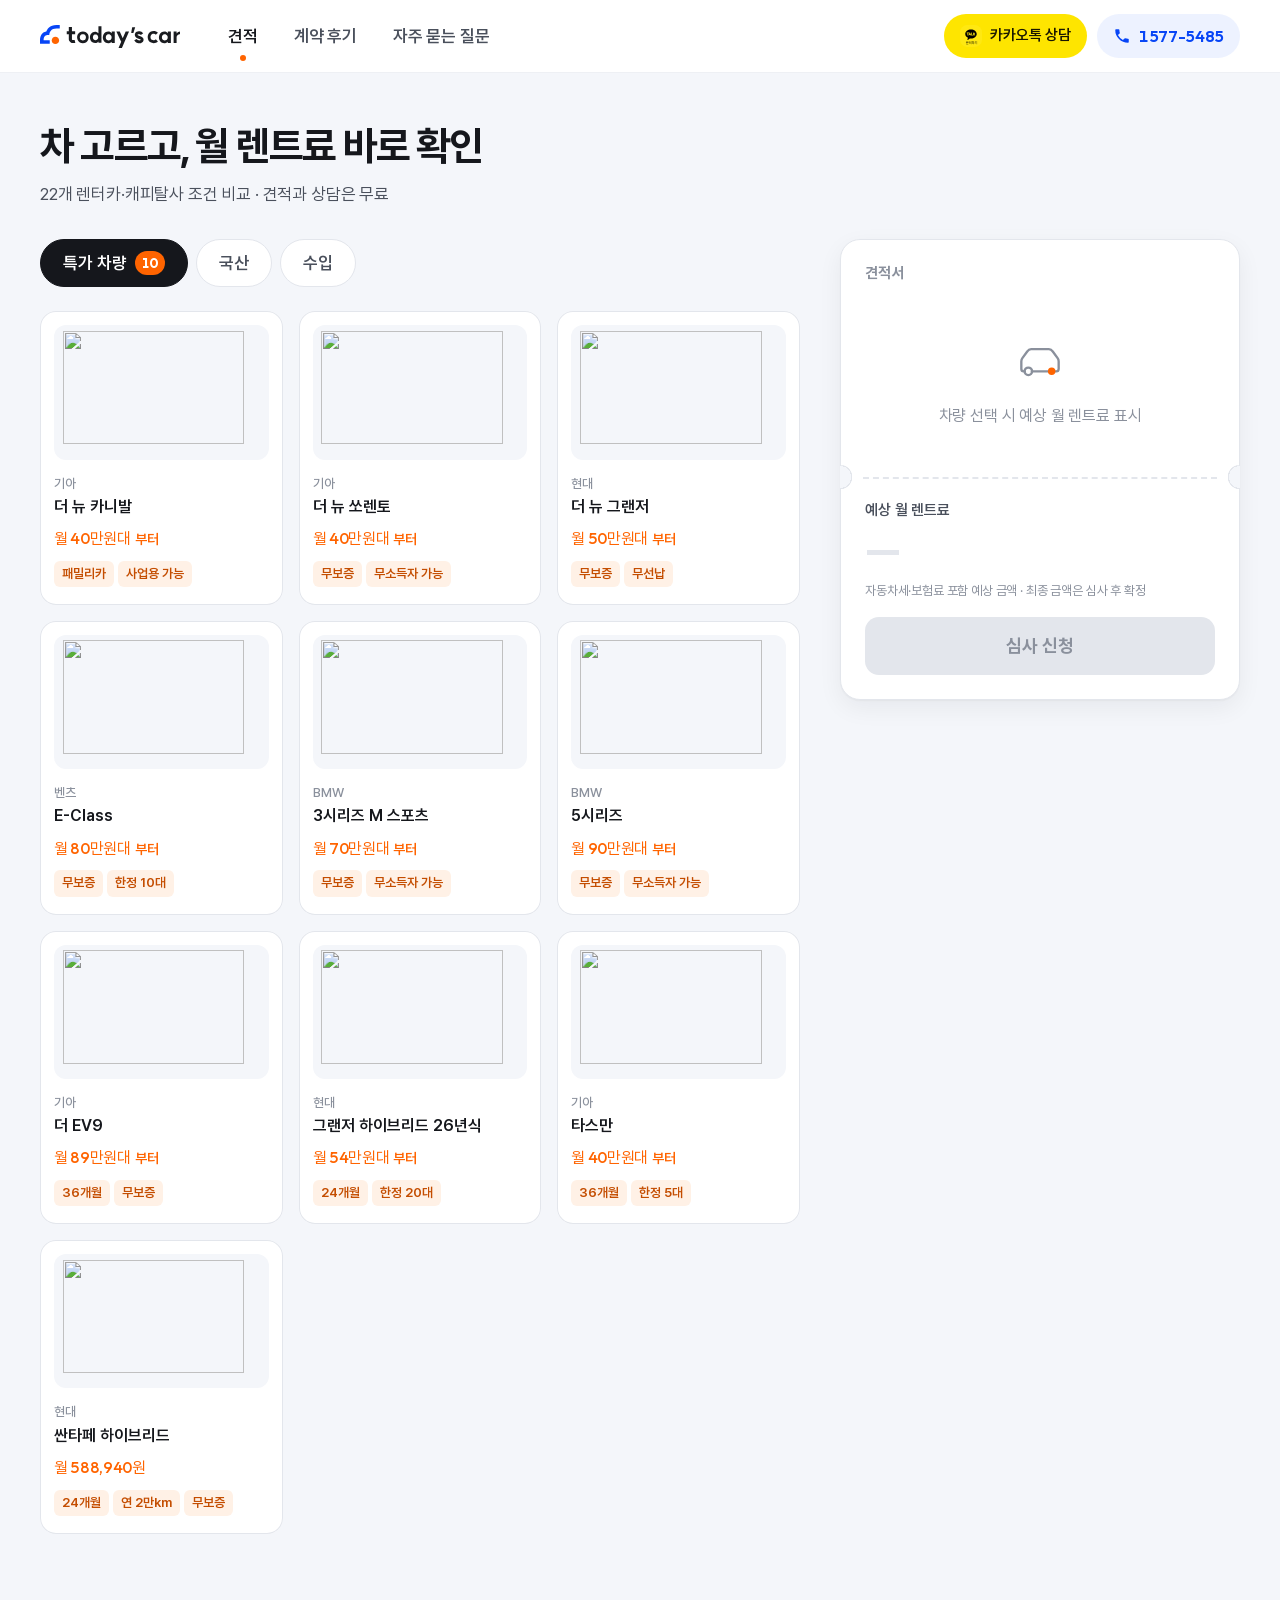
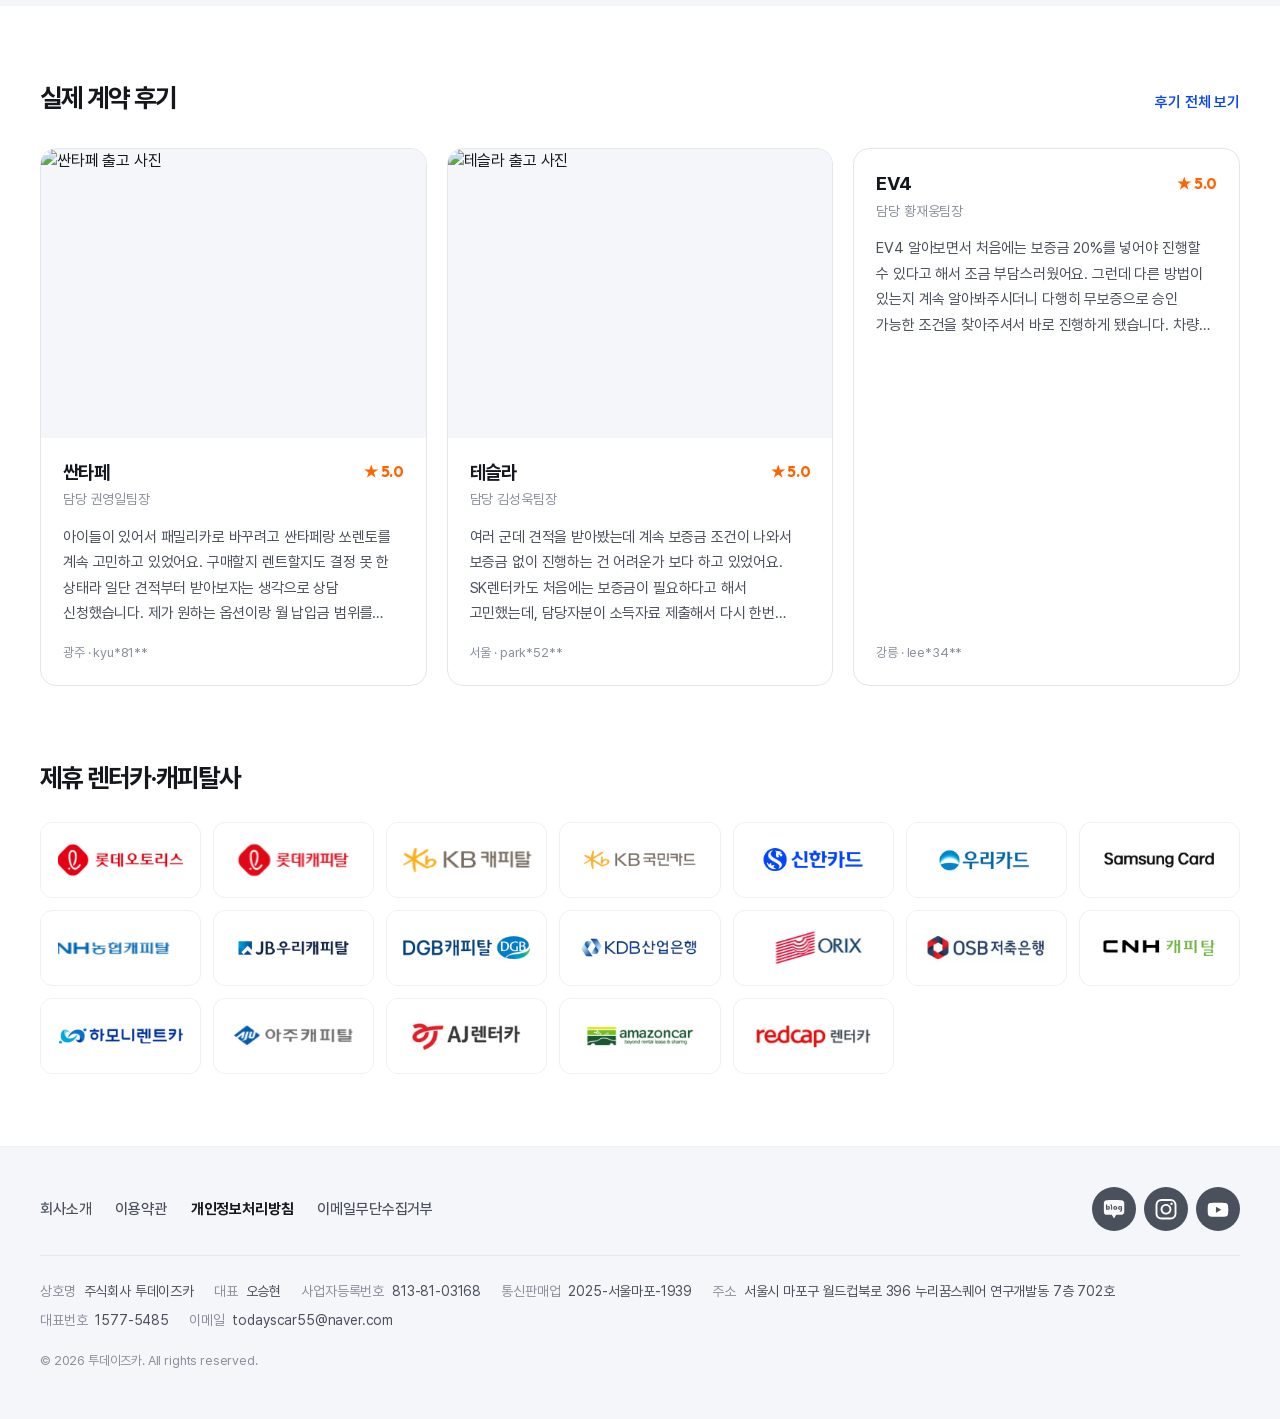
==== todayscar/index.html @ d0c54b2b "투데이즈카 리뉴얼 시안 /todayscar 추가 Co-Authored-By: Claude Opus 5.5 <noreply@anthropic.com>" ====
<!DOCTYPE html><html lang="ko" class="__variable_5d1cd4"><head><meta charSet="utf-8"/><meta name="viewport" content="width=device-width, initial-scale=1"/><link rel="preload" href="/todayscar/_next/static/media/7b0b24f36b1a6d0b-s.p.woff2" as="font" crossorigin="" type="font/woff2"/><link rel="preload" as="image" href="/todayscar/logo.svg"/><link rel="preload" as="image" href="/todayscar/kakao.svg"/><link rel="preload" as="image" href="/todayscar/naver_blog.svg"/><link rel="preload" as="image" href="/todayscar/instagram.svg"/><link rel="preload" as="image" href="/todayscar/youtube.svg"/><link rel="stylesheet" href="/todayscar/_next/static/css/212e810d8f2f7579.css" data-precedence="next"/><link rel="stylesheet" href="/todayscar/_next/static/css/b7c3e053c6790f39.css" data-precedence="next"/><link rel="preload" as="script" fetchPriority="low" href="/todayscar/_next/static/chunks/webpack-c8948ed0feca027f.js"/><script src="/todayscar/_next/static/chunks/fd9d1056-e3d373074663785d.js" async=""></script><script src="/todayscar/_next/static/chunks/117-11516988f0a2eed0.js" async=""></script><script src="/todayscar/_next/static/chunks/main-app-db564d54dadd4efd.js" async=""></script><script src="/todayscar/_next/static/chunks/972-add801371db68475.js" async=""></script><script src="/todayscar/_next/static/chunks/app/layout-d6f01bb87b83a0f3.js" async=""></script><script src="/todayscar/_next/static/chunks/app/page-21cd58d6f33b976a.js" async=""></script><meta name="theme-color" content="#ffffff"/><title>투데이즈카 | 신차 장기렌트·리스 견적</title><meta name="description" content="차량과 조건을 고르면 예상 월 렌트료를 바로 확인. 22개 렌터카·캐피탈사 조건 비교, 견적·상담 무료."/><meta property="og:title" content="투데이즈카 | 신차 장기렌트·리스 견적"/><meta property="og:description" content="차량과 조건을 고르면 예상 월 렌트료를 바로 확인. 22개 렌터카·캐피탈사 조건 비교."/><meta property="og:image" content="https://todayscar.kr/_next/static/media/opengraph-image.6d6e4d4b.jpg"/><meta name="twitter:card" content="summary_large_image"/><meta name="twitter:title" content="투데이즈카 | 신차 장기렌트·리스 견적"/><meta name="twitter:description" content="차량과 조건을 고르면 예상 월 렌트료를 바로 확인. 22개 렌터카·캐피탈사 조건 비교."/><meta name="twitter:image" content="https://todayscar.kr/_next/static/media/opengraph-image.6d6e4d4b.jpg"/><link rel="icon" href="/todayscar/icon.png?3d977928ca506291" type="image/png" sizes="500x500"/><meta name="next-size-adjust"/><script src="/todayscar/_next/static/chunks/polyfills-42372ed130431b0a.js" noModule=""></script></head><body><header class="Header_header__KwdYD"><div class="container Header_bar__O6T0V"><a class="Header_logo____uDV" aria-label="투데이즈카 홈" href="/todayscar/"><img src="/todayscar/logo.svg" alt="today&#x27;s car" width="140" height="23"/></a><nav class="Header_nav__tNWGY" aria-label="주 메뉴"><a class="Header_link__8qxmS" aria-current="page" href="/todayscar/">견적</a><a class="Header_link__8qxmS" href="/todayscar/reviews/">계약 후기</a><a class="Header_link__8qxmS" href="/todayscar/faq/">자주 묻는 질문</a></nav><div class="Header_side__lHkVf"><a href="https://pf.kakao.com/_xmhjWG/chat" target="_blank" rel="noreferrer" class="Header_kakao__nC4_s"><img src="/todayscar/kakao.svg" alt="" width="22" height="22"/>카카오톡 상담</a><a href="tel:1577-5485" class="Header_tel__0FFxu"><svg width="18" height="18" viewBox="0 0 24 24" aria-hidden="true"><path fill="currentColor" d="M6.6 10.8a15.1 15.1 0 0 0 6.6 6.6l2.2-2.2a1 1 0 0 1 1-.25 11.4 11.4 0 0 0 3.6.57 1 1 0 0 1 1 1V20a1 1 0 0 1-1 1A17 17 0 0 1 3 4a1 1 0 0 1 1-1h3.5a1 1 0 0 1 1 1c0 1.25.2 2.45.57 3.57a1 1 0 0 1-.25 1z"></path></svg><span class="num">1577-5485</span></a><button type="button" class="Header_menuBtn__4zUe8" aria-expanded="false" aria-controls="mobile-menu" aria-label="메뉴 열기"><span class="Header_burger__9ocpS" data-open="false"></span></button></div></div><div id="mobile-menu" class="Header_sheet__6UR7h" data-open="false" hidden=""><nav class="container" aria-label="모바일 메뉴"><a class="Header_sheetLink__RSvuK" aria-current="page" href="/todayscar/">견적</a><a class="Header_sheetLink__RSvuK" href="/todayscar/reviews/">계약 후기</a><a class="Header_sheetLink__RSvuK" href="/todayscar/faq/">자주 묻는 질문</a><a href="https://pf.kakao.com/_xmhjWG/chat" target="_blank" rel="noreferrer" class="Header_sheetLink__RSvuK">카카오톡 상담</a></nav></div></header><main><section class="page_hero__7KFOs"><div class="container"><div class="page_intro__YeqBg"><h1>차 고르고,<br class="page_br__evOub"/> 월 렌트료 바로 확인</h1><p>22개 렌터카·캐피탈사 조건 비교 · 견적과 상담은 무료</p></div><div class="QuoteBuilder_layout__jPGSD"><div><div class="QuoteBuilder_tabs__t4_pa" role="tablist" aria-label="차량 분류"><button type="button" role="tab" aria-selected="true" class="QuoteBuilder_tab__XpDVy">특가 차량<span class="QuoteBuilder_count__MOlW8 num">10</span></button><button type="button" role="tab" aria-selected="false" class="QuoteBuilder_tab__XpDVy">국산</button><button type="button" role="tab" aria-selected="false" class="QuoteBuilder_tab__XpDVy">수입</button></div><ul class="QuoteBuilder_grid__zcHeB"><li><button type="button" class="QuoteBuilder_card__oSCMT" aria-pressed="false"><span class="QuoteBuilder_cardImg__0F2Zt"><img src="https://www.carpan.co.kr/img/model/202511/169829.png" alt="" referrerPolicy="no-referrer" loading="lazy"/></span><span class="QuoteBuilder_cardBrand__tWiGr">기아</span><span class="QuoteBuilder_cardName__fgh7G">더 뉴 카니발</span><span class="QuoteBuilder_promoPrice__a79s2"><span class="num">월 40만원대</span><small>부터</small></span><span class="QuoteBuilder_tags__naZDz"><span>패밀리카</span><span>사업용 가능</span></span></button></li><li><button type="button" class="QuoteBuilder_card__oSCMT" aria-pressed="false"><span class="QuoteBuilder_cardImg__0F2Zt"><img src="https://www.carpan.co.kr/img/model/202511/169821.png" alt="" referrerPolicy="no-referrer" loading="lazy"/></span><span class="QuoteBuilder_cardBrand__tWiGr">기아</span><span class="QuoteBuilder_cardName__fgh7G">더 뉴 쏘렌토</span><span class="QuoteBuilder_promoPrice__a79s2"><span class="num">월 40만원대</span><small>부터</small></span><span class="QuoteBuilder_tags__naZDz"><span>무보증</span><span>무소득자 가능</span></span></button></li><li><button type="button" class="QuoteBuilder_card__oSCMT" aria-pressed="false"><span class="QuoteBuilder_cardImg__0F2Zt"><img src="https://www.carpan.co.kr/img/model/202605/184241.png" alt="" referrerPolicy="no-referrer" loading="lazy"/></span><span class="QuoteBuilder_cardBrand__tWiGr">현대</span><span class="QuoteBuilder_cardName__fgh7G">더 뉴 그랜저</span><span class="QuoteBuilder_promoPrice__a79s2"><span class="num">월 50만원대</span><small>부터</small></span><span class="QuoteBuilder_tags__naZDz"><span>무보증</span><span>무선납</span></span></button></li><li><button type="button" class="QuoteBuilder_card__oSCMT" aria-pressed="false"><span class="QuoteBuilder_cardImg__0F2Zt"><img src="https://www.carpan.co.kr/img/model/202601/173969.png" alt="" referrerPolicy="no-referrer" loading="lazy"/></span><span class="QuoteBuilder_cardBrand__tWiGr">벤츠</span><span class="QuoteBuilder_cardName__fgh7G">E-Class</span><span class="QuoteBuilder_promoPrice__a79s2"><span class="num">월 80만원대</span><small>부터</small></span><span class="QuoteBuilder_tags__naZDz"><span>무보증</span><span>한정 10대</span></span></button></li><li><button type="button" class="QuoteBuilder_card__oSCMT" aria-pressed="false"><span class="QuoteBuilder_cardImg__0F2Zt"><img src="https://www.carpan.co.kr/img/model/202607/190805.png" alt="" referrerPolicy="no-referrer" loading="lazy"/></span><span class="QuoteBuilder_cardBrand__tWiGr">BMW</span><span class="QuoteBuilder_cardName__fgh7G">3시리즈 M 스포츠</span><span class="QuoteBuilder_promoPrice__a79s2"><span class="num">월 70만원대</span><small>부터</small></span><span class="QuoteBuilder_tags__naZDz"><span>무보증</span><span>무소득자 가능</span></span></button></li><li><button type="button" class="QuoteBuilder_card__oSCMT" aria-pressed="false"><span class="QuoteBuilder_cardImg__0F2Zt"><img src="https://www.carpan.co.kr/img/model/202601/175430.png" alt="" referrerPolicy="no-referrer" loading="lazy"/></span><span class="QuoteBuilder_cardBrand__tWiGr">BMW</span><span class="QuoteBuilder_cardName__fgh7G">5시리즈</span><span class="QuoteBuilder_promoPrice__a79s2"><span class="num">월 90만원대</span><small>부터</small></span><span class="QuoteBuilder_tags__naZDz"><span>무보증</span><span>무소득자 가능</span></span></button></li><li><button type="button" class="QuoteBuilder_card__oSCMT" aria-pressed="false"><span class="QuoteBuilder_cardImg__0F2Zt"><img src="https://www.carpan.co.kr/img/model/202511/169827.png" alt="" referrerPolicy="no-referrer" loading="lazy"/></span><span class="QuoteBuilder_cardBrand__tWiGr">기아</span><span class="QuoteBuilder_cardName__fgh7G">더 EV9</span><span class="QuoteBuilder_promoPrice__a79s2"><span class="num">월 89만원대</span><small>부터</small></span><span class="QuoteBuilder_tags__naZDz"><span>36개월</span><span>무보증</span></span></button></li><li><button type="button" class="QuoteBuilder_card__oSCMT" aria-pressed="false"><span class="QuoteBuilder_cardImg__0F2Zt"><img src="https://www.carpan.co.kr/img/model/202511/169526.png" alt="" referrerPolicy="no-referrer" loading="lazy"/></span><span class="QuoteBuilder_cardBrand__tWiGr">현대</span><span class="QuoteBuilder_cardName__fgh7G">그랜저 하이브리드 26년식</span><span class="QuoteBuilder_promoPrice__a79s2"><span class="num">월 54만원대</span><small>부터</small></span><span class="QuoteBuilder_tags__naZDz"><span>24개월</span><span>한정 20대</span></span></button></li><li><button type="button" class="QuoteBuilder_card__oSCMT" aria-pressed="false"><span class="QuoteBuilder_cardImg__0F2Zt"><img src="https://www.carpan.co.kr/img/model/202512/170354.png" alt="" referrerPolicy="no-referrer" loading="lazy"/></span><span class="QuoteBuilder_cardBrand__tWiGr">기아</span><span class="QuoteBuilder_cardName__fgh7G">타스만</span><span class="QuoteBuilder_promoPrice__a79s2"><span class="num">월 40만원대</span><small>부터</small></span><span class="QuoteBuilder_tags__naZDz"><span>36개월</span><span>한정 5대</span></span></button></li><li><button type="button" class="QuoteBuilder_card__oSCMT" aria-pressed="false"><span class="QuoteBuilder_cardImg__0F2Zt"><img src="https://www.carpan.co.kr/img/model/202511/169483.png" alt="" referrerPolicy="no-referrer" loading="lazy"/></span><span class="QuoteBuilder_cardBrand__tWiGr">현대</span><span class="QuoteBuilder_cardName__fgh7G">싼타페 하이브리드</span><span class="QuoteBuilder_promoPrice__a79s2"><span class="num">월 588,940원</span></span><span class="QuoteBuilder_tags__naZDz"><span>24개월</span><span>연 2만km</span><span>무보증</span></span></button></li></ul></div><aside class="QuoteBuilder_sheetCol__nIFtW" aria-label="견적서"><div class="QuoteBuilder_sheet__jdB1_"><div class="QuoteBuilder_sheetHead__8Gv7F"><span class="QuoteBuilder_sheetLabel__kUNFb">견적서</span></div><div class="QuoteBuilder_empty__PGQ9s"><svg width="56" height="56" viewBox="0 0 48 48" aria-hidden="true"><path d="M8 30v-6.5c0-1 .3-2 .9-2.8l4.3-5.9A4 4 0 0 1 16.4 13h15.2a4 4 0 0 1 3.2 1.8l4.3 5.9c.6.8.9 1.8.9 2.8V30a2 2 0 0 1-2 2h-1M11 32h-1a2 2 0 0 1-2-2M17 32h14" fill="none" stroke="currentColor" stroke-width="2" stroke-linecap="round"></path><circle cx="14" cy="32" r="3.2" fill="none" stroke="currentColor" stroke-width="2"></circle><circle cx="34" cy="32" r="3.2" fill="var(--orange)"></circle></svg><p>차량 선택 시 예상 월 렌트료 표시</p></div><div class="QuoteBuilder_perf__VIyzo" aria-hidden="true"></div><div class="QuoteBuilder_total__aTP4F" aria-live="polite"><span class="QuoteBuilder_totalLabel__K3tNU">예상 월 렌트료</span><strong class="QuoteBuilder_totalValue__QExyY num" data-empty="true">—</strong><p class="QuoteBuilder_note__KtW58">자동차세·보험료 포함 예상 금액 · 최종 금액은 심사 후 확정</p></div><button type="button" class="QuoteBuilder_apply__7mRvg" disabled="">심사 신청</button></div></aside></div></div></section><section class="page_section__zQZ2o"><div class="container"><div class="page_head__NZsX9"><h2>실제 계약 후기</h2><a class="page_all__o6dKq" href="/todayscar/reviews/">후기 전체 보기</a></div><ul class="page_reviews__82krH"><li><article class="ReviewCard_card__4u4Zo"><div class="ReviewCard_photo__zUHg4"><img src="https://todayscar.kr/_next/image?url=https%3A%2F%2Fapi.todayscar.kr%2F8dbd7e31-586b-4684-82d9-fdfec1856126_KakaoTalk_20260908_104705086_03.jpg&amp;w=640&amp;q=75" alt="싼타페 출고 사진" loading="lazy"/></div><div class="ReviewCard_body__dna_C"><div class="ReviewCard_meta__UI7hl"><h3>싼타페</h3><span class="ReviewCard_stars__bTCoc" aria-label="별점 5점">★ <span class="num">5.0</span></span></div><p class="ReviewCard_planner__om5XL">담당 <!-- -->권영일팀장</p><p class="ReviewCard_text__6jdNE" data-clamp="true">아이들이 있어서 패밀리카로 바꾸려고 싼타페랑 쏘렌토를 계속 고민하고 있었어요. 구매할지 렌트할지도 결정 못 한 상태라 일단 견적부터 받아보자는 생각으로 상담 신청했습니다.

제가 원하는 옵션이랑 월 납입금 범위를 말씀드렸더니 무조건 비싼 차량을 권하는 게 아니라 조건별로 비교해서 설명해주셔서 결정하는 데 도움이 많이 됐어요.

결국 싼타페로 결정했는데 원하는 옵션 들어간 차량도 빠르게 찾아주시고 출고 일정까지 계속 체크해주셔서 생각보다 편하게 진행했습니다.

차 받아보니 실내도 넓고 가족들도 너무 좋아해서 싼타페로 선택하길 잘한 것 같아요ㅎㅎ

여기저기 알아보느라 머리 아팠는데 견적부터 출고까지 담당자분이 계속 챙겨주셔서 만족스럽게 진행했습니다. 다음에 차량 바꿀 때도 다시 문의드릴 것 같아요!</p><p class="ReviewCard_who__H8V99">광주<!-- --> · <!-- -->kyu*81**</p></div></article></li><li><article class="ReviewCard_card__4u4Zo"><div class="ReviewCard_photo__zUHg4"><img src="https://todayscar.kr/_next/image?url=https%3A%2F%2Fapi.todayscar.kr%2F3c401f99-2632-468f-83b8-3a0b3aec9245_KakaoTalk_20260916_132934297_01.jpg&amp;w=640&amp;q=75" alt="테슬라 출고 사진" loading="lazy"/></div><div class="ReviewCard_body__dna_C"><div class="ReviewCard_meta__UI7hl"><h3>테슬라</h3><span class="ReviewCard_stars__bTCoc" aria-label="별점 5점">★ <span class="num">5.0</span></span></div><p class="ReviewCard_planner__om5XL">담당 <!-- -->김성욱팀장</p><p class="ReviewCard_text__6jdNE" data-clamp="true">여러 군데 견적을 받아봤는데 계속 보증금 조건이 나와서 보증금 없이 진행하는 건 어려운가 보다 하고 있었어요.

SK렌터카도 처음에는 보증금이 필요하다고 해서 고민했는데, 담당자분이 소득자료 제출해서 다시 한번 협의해보자고 해주셨고 결과적으로 무보증으로 승인이 났습니다!

보증금 없이 진행한 것도 만족스러운데 월 렌트료도 제가 비교했던 조건 중 괜찮은 편이었고, 차량도 생각보다 빨리 받을 수 있어서 더 좋았어요.

처음 나온 조건만 보고 끝내지 않고 가능한 방법을 다시 찾아봐주신 게 가장 감사했습니다ㅎㅎ

가격도 만족, 무보증도 만족, 빠른 인도까지 전체적으로 만족스럽게 진행했습니다!</p><p class="ReviewCard_who__H8V99">서울<!-- --> · <!-- -->park*52**</p></div></article></li><li><article class="ReviewCard_card__4u4Zo"><div class="ReviewCard_body__dna_C"><div class="ReviewCard_meta__UI7hl"><h3>EV4</h3><span class="ReviewCard_stars__bTCoc" aria-label="별점 5점">★ <span class="num">5.0</span></span></div><p class="ReviewCard_planner__om5XL">담당 <!-- -->황재웅팀장</p><p class="ReviewCard_text__6jdNE" data-clamp="true">EV4 알아보면서 처음에는 보증금 20%를 넣어야 진행할 수 있다고 해서 조금 부담스러웠어요. 그런데 다른 방법이 있는지 계속 알아봐주시더니 다행히 무보증으로 승인 가능한 조건을 찾아주셔서 바로 진행하게 됐습니다.

차량 옵션도 배우자가 꼭 원하는 게 있어서 포기하기 어려웠는데, 해당 옵션이 들어간 차량까지 직접 찾아주셔서 원하는 사양 그대로 받을 수 있었어요ㅎㅎ

제가 보험 관련해서 궁금한 것도 많아서 이것저것 정말 많이 물어봤는데 하나하나 자세하게 설명해주신 것도 좋았습니다.

특히 기존에 타던 차량 반납 일정 때문에 새 차를 너무 일찍 받으면 곤란한 상황이었는데, 가능한 출고 일정 중 최대한 늦은 날짜로 조율해주셔서 차량 바꾸는 과정도 편하게 진행했어요.

보증금부터 옵션, 출고 날짜까지 요청드린 게 많았는데 최대한 맞춰주시려고 해주셔서 만족스러웠습니다. EV4도 너무 마음에 들어요!</p><p class="ReviewCard_who__H8V99">강릉<!-- --> · <!-- -->lee*34**</p></div></article></li></ul></div></section><section class="page_section__zQZ2o page_partnersSection__eDpE_"><div class="container"><div class="page_head__NZsX9"><h2>제휴 렌터카·캐피탈사</h2></div><ul class="page_partners__WcdU5"><li><img src="/todayscar/partners/lotteautolease.svg" alt="롯데오토리스" loading="lazy"/></li><li><img src="/todayscar/partners/lottecapital.svg" alt="롯데캐피탈" loading="lazy"/></li><li><img src="/todayscar/partners/kbcapital.svg" alt="KB캐피탈" loading="lazy"/></li><li><img src="/todayscar/partners/kb.svg" alt="KB국민카드" loading="lazy"/></li><li><img src="/todayscar/partners/shinhankorean.svg" alt="신한카드" loading="lazy"/></li><li><img src="/todayscar/partners/woori.svg" alt="우리카드" loading="lazy"/></li><li><img src="/todayscar/partners/samsung.svg" alt="삼성카드" loading="lazy"/></li><li><img src="/todayscar/partners/nonghyup.svg" alt="NH농협캐피탈" loading="lazy"/></li><li><img src="/todayscar/partners/jb.svg" alt="JB우리캐피탈" loading="lazy"/></li><li><img src="/todayscar/partners/dgb.svg" alt="DGB캐피탈" loading="lazy"/></li><li><img src="/todayscar/partners/kdb.svg" alt="KDB산업은행" loading="lazy"/></li><li><img src="/todayscar/partners/orix.svg" alt="ORIX" loading="lazy"/></li><li><img src="/todayscar/partners/osb.svg" alt="OSB저축은행" loading="lazy"/></li><li><img src="/todayscar/partners/cnh.svg" alt="CNH캐피탈" loading="lazy"/></li><li><img src="/todayscar/partners/harmony.svg" alt="하모니렌트카" loading="lazy"/></li><li><img src="/todayscar/partners/aju.svg" alt="아주캐피탈" loading="lazy"/></li><li><img src="/todayscar/partners/ajrentcar.svg" alt="AJ렌터카" loading="lazy"/></li><li><img src="/todayscar/partners/amazoncar.svg" alt="아마존카" loading="lazy"/></li><li><img src="/todayscar/partners/redcap.svg" alt="레드캡렌터카" loading="lazy"/></li></ul></div></section></main><footer class="Footer_footer__pQtti"><div class="container"><div class="Footer_top__YBhK_"><nav class="Footer_links__cFiYr" aria-label="회사 정보"><a href="/todayscar/company/">회사소개</a><a href="/todayscar/terms/">이용약관</a><a class="Footer_strong__rRenA" href="/todayscar/privacy/">개인정보처리방침</a><a href="/todayscar/email-policy/">이메일무단수집거부</a></nav><div class="Footer_sns__OmOoD"><a href="https://blog.naver.com/todayscar55" target="_blank" rel="noreferrer" aria-label="네이버 블로그"><img src="/todayscar/naver_blog.svg" alt="" width="24" height="24"/></a><a href="https://www.instagram.com/todayscar_official" target="_blank" rel="noreferrer" aria-label="인스타그램"><img src="/todayscar/instagram.svg" alt="" width="24" height="24"/></a><a href="https://www.youtube.com/@todayscar_" target="_blank" rel="noreferrer" aria-label="유튜브"><img src="/todayscar/youtube.svg" alt="" width="24" height="24"/></a></div></div><dl class="Footer_info__uHPve"><div><dt>상호명</dt><dd>주식회사 투데이즈카</dd></div><div><dt>대표</dt><dd>오승현</dd></div><div><dt>사업자등록번호</dt><dd>813-81-03168</dd></div><div><dt>통신판매업</dt><dd>2025-서울마포-1939</dd></div><div><dt>주소</dt><dd>서울시 마포구 월드컵북로 396 누리꿈스퀘어 연구개발동 7층 702호</dd></div><div><dt>대표번호</dt><dd>1577-5485</dd></div><div><dt>이메일</dt><dd>todayscar55@naver.com</dd></div></dl><p class="Footer_copy__KUC9W">© <!-- -->2026<!-- --> 투데이즈카. All rights reserved.</p></div></footer><script src="/todayscar/_next/static/chunks/webpack-c8948ed0feca027f.js" async=""></script><script>(self.__next_f=self.__next_f||[]).push([0]);self.__next_f.push([2,null])</script><script>self.__next_f.push([1,"1:HL[\"/todayscar/_next/static/media/7b0b24f36b1a6d0b-s.p.woff2\",\"font\",{\"crossOrigin\":\"\",\"type\":\"font/woff2\"}]\n2:HL[\"/todayscar/_next/static/css/212e810d8f2f7579.css\",\"style\"]\n3:HL[\"/todayscar/_next/static/css/b7c3e053c6790f39.css\",\"style\"]\n"])</script><script>self.__next_f.push([1,"4:I[2846,[],\"\"]\n7:I[8071,[\"972\",\"static/chunks/972-add801371db68475.js\",\"185\",\"static/chunks/app/layout-d6f01bb87b83a0f3.js\"],\"default\"]\n8:I[4707,[],\"\"]\n9:I[6423,[],\"\"]\na:I[2972,[\"972\",\"static/chunks/972-add801371db68475.js\",\"931\",\"static/chunks/app/page-21cd58d6f33b976a.js\"],\"\"]\nc:I[1060,[],\"\"]\nd:[]\n"])</script><script>self.__next_f.push([1,"0:[\"$\",\"$L4\",null,{\"buildId\":\"Hgd8k38cF3fO11v0Fc6_i\",\"assetPrefix\":\"/todayscar\",\"urlParts\":[\"\",\"\"],\"initialTree\":[\"\",{\"children\":[\"__PAGE__\",{}]},\"$undefined\",\"$undefined\",true],\"initialSeedData\":[\"\",{\"children\":[\"__PAGE__\",{},[[\"$L5\",\"$L6\",[[\"$\",\"link\",\"0\",{\"rel\":\"stylesheet\",\"href\":\"/todayscar/_next/static/css/b7c3e053c6790f39.css\",\"precedence\":\"next\",\"crossOrigin\":\"$undefined\"}]]],null],null]},[[[[\"$\",\"link\",\"0\",{\"rel\":\"stylesheet\",\"href\":\"/todayscar/_next/static/css/212e810d8f2f7579.css\",\"precedence\":\"next\",\"crossOrigin\":\"$undefined\"}]],[\"$\",\"html\",null,{\"lang\":\"ko\",\"className\":\"__variable_5d1cd4\",\"children\":[\"$\",\"body\",null,{\"children\":[[\"$\",\"$L7\",null,{}],[\"$\",\"main\",null,{\"children\":[\"$\",\"$L8\",null,{\"parallelRouterKey\":\"children\",\"segmentPath\":[\"children\"],\"error\":\"$undefined\",\"errorStyles\":\"$undefined\",\"errorScripts\":\"$undefined\",\"template\":[\"$\",\"$L9\",null,{}],\"templateStyles\":\"$undefined\",\"templateScripts\":\"$undefined\",\"notFound\":[[\"$\",\"title\",null,{\"children\":\"404: This page could not be found.\"}],[\"$\",\"div\",null,{\"style\":{\"fontFamily\":\"system-ui,\\\"Segoe UI\\\",Roboto,Helvetica,Arial,sans-serif,\\\"Apple Color Emoji\\\",\\\"Segoe UI Emoji\\\"\",\"height\":\"100vh\",\"textAlign\":\"center\",\"display\":\"flex\",\"flexDirection\":\"column\",\"alignItems\":\"center\",\"justifyContent\":\"center\"},\"children\":[\"$\",\"div\",null,{\"children\":[[\"$\",\"style\",null,{\"dangerouslySetInnerHTML\":{\"__html\":\"body{color:#000;background:#fff;margin:0}.next-error-h1{border-right:1px solid rgba(0,0,0,.3)}@media (prefers-color-scheme:dark){body{color:#fff;background:#000}.next-error-h1{border-right:1px solid rgba(255,255,255,.3)}}\"}}],[\"$\",\"h1\",null,{\"className\":\"next-error-h1\",\"style\":{\"display\":\"inline-block\",\"margin\":\"0 20px 0 0\",\"padding\":\"0 23px 0 0\",\"fontSize\":24,\"fontWeight\":500,\"verticalAlign\":\"top\",\"lineHeight\":\"49px\"},\"children\":\"404\"}],[\"$\",\"div\",null,{\"style\":{\"display\":\"inline-block\"},\"children\":[\"$\",\"h2\",null,{\"style\":{\"fontSize\":14,\"fontWeight\":400,\"lineHeight\":\"49px\",\"margin\":0},\"children\":\"This page could not be found.\"}]}]]}]}]],\"notFoundStyles\":[]}]}],[\"$\",\"footer\",null,{\"className\":\"Footer_footer__pQtti\",\"children\":[\"$\",\"div\",null,{\"className\":\"container\",\"children\":[[\"$\",\"div\",null,{\"className\":\"Footer_top__YBhK_\",\"children\":[[\"$\",\"nav\",null,{\"className\":\"Footer_links__cFiYr\",\"aria-label\":\"회사 정보\",\"children\":[[\"$\",\"$La\",null,{\"href\":\"/company/\",\"children\":\"회사소개\"}],[\"$\",\"$La\",null,{\"href\":\"/terms/\",\"children\":\"이용약관\"}],[\"$\",\"$La\",null,{\"href\":\"/privacy/\",\"className\":\"Footer_strong__rRenA\",\"children\":\"개인정보처리방침\"}],[\"$\",\"$La\",null,{\"href\":\"/email-policy/\",\"children\":\"이메일무단수집거부\"}]]}],[\"$\",\"div\",null,{\"className\":\"Footer_sns__OmOoD\",\"children\":[[\"$\",\"a\",null,{\"href\":\"https://blog.naver.com/todayscar55\",\"target\":\"_blank\",\"rel\":\"noreferrer\",\"aria-label\":\"네이버 블로그\",\"children\":[\"$\",\"img\",null,{\"src\":\"/todayscar/naver_blog.svg\",\"alt\":\"\",\"width\":24,\"height\":24}]}],[\"$\",\"a\",null,{\"href\":\"https://www.instagram.com/todayscar_official\",\"target\":\"_blank\",\"rel\":\"noreferrer\",\"aria-label\":\"인스타그램\",\"children\":[\"$\",\"img\",null,{\"src\":\"/todayscar/instagram.svg\",\"alt\":\"\",\"width\":24,\"height\":24}]}],[\"$\",\"a\",null,{\"href\":\"https://www.youtube.com/@todayscar_\",\"target\":\"_blank\",\"rel\":\"noreferrer\",\"aria-label\":\"유튜브\",\"children\":[\"$\",\"img\",null,{\"src\":\"/todayscar/youtube.svg\",\"alt\":\"\",\"width\":24,\"height\":24}]}]]}]]}],[\"$\",\"dl\",null,{\"className\":\"Footer_info__uHPve\",\"children\":[[\"$\",\"div\",null,{\"children\":[[\"$\",\"dt\",null,{\"children\":\"상호명\"}],[\"$\",\"dd\",null,{\"children\":\"주식회사 투데이즈카\"}]]}],[\"$\",\"div\",null,{\"children\":[[\"$\",\"dt\",null,{\"children\":\"대표\"}],[\"$\",\"dd\",null,{\"children\":\"오승현\"}]]}],[\"$\",\"div\",null,{\"children\":[[\"$\",\"dt\",null,{\"children\":\"사업자등록번호\"}],[\"$\",\"dd\",null,{\"children\":\"813-81-03168\"}]]}],[\"$\",\"div\",null,{\"children\":[[\"$\",\"dt\",null,{\"children\":\"통신판매업\"}],[\"$\",\"dd\",null,{\"children\":\"2025-서울마포-1939\"}]]}],[\"$\",\"div\",null,{\"children\":[[\"$\",\"dt\",null,{\"children\":\"주소\"}],[\"$\",\"dd\",null,{\"children\":\"서울시 마포구 월드컵북로 396 누리꿈스퀘어 연구개발동 7층 702호\"}]]}],[\"$\",\"div\",null,{\"children\":[[\"$\",\"dt\",null,{\"children\":\"대표번호\"}],[\"$\",\"dd\",null,{\"children\":\"1577-5485\"}]]}],[\"$\",\"div\",null,{\"children\":[[\"$\",\"dt\",null,{\"children\":\"이메일\"}],[\"$\",\"dd\",null,{\"children\":\"todayscar55@naver.com\"}]]}]]}],[\"$\",\"p\",null,{\"className\":\"Footer_copy__KUC9W\",\"children\":[\"© \",2026,\" 투데이즈카. All rights reserved.\"]}]]}]}]]}]}]],null],null],\"couldBeIntercepted\":false,\"initialHead\":[null,\"$Lb\"],\"globalErrorComponent\":\"$c\",\"missingSlots\":\"$Wd\"}]\n"])</script><script>self.__next_f.push([1,"b:[[\"$\",\"meta\",\"0\",{\"name\":\"viewport\",\"content\":\"width=device-width, initial-scale=1\"}],[\"$\",\"meta\",\"1\",{\"name\":\"theme-color\",\"content\":\"#ffffff\"}],[\"$\",\"meta\",\"2\",{\"charSet\":\"utf-8\"}],[\"$\",\"title\",\"3\",{\"children\":\"투데이즈카 | 신차 장기렌트·리스 견적\"}],[\"$\",\"meta\",\"4\",{\"name\":\"description\",\"content\":\"차량과 조건을 고르면 예상 월 렌트료를 바로 확인. 22개 렌터카·캐피탈사 조건 비교, 견적·상담 무료.\"}],[\"$\",\"meta\",\"5\",{\"property\":\"og:title\",\"content\":\"투데이즈카 | 신차 장기렌트·리스 견적\"}],[\"$\",\"meta\",\"6\",{\"property\":\"og:description\",\"content\":\"차량과 조건을 고르면 예상 월 렌트료를 바로 확인. 22개 렌터카·캐피탈사 조건 비교.\"}],[\"$\",\"meta\",\"7\",{\"property\":\"og:image\",\"content\":\"https://todayscar.kr/_next/static/media/opengraph-image.6d6e4d4b.jpg\"}],[\"$\",\"meta\",\"8\",{\"name\":\"twitter:card\",\"content\":\"summary_large_image\"}],[\"$\",\"meta\",\"9\",{\"name\":\"twitter:title\",\"content\":\"투데이즈카 | 신차 장기렌트·리스 견적\"}],[\"$\",\"meta\",\"10\",{\"name\":\"twitter:description\",\"content\":\"차량과 조건을 고르면 예상 월 렌트료를 바로 확인. 22개 렌터카·캐피탈사 조건 비교.\"}],[\"$\",\"meta\",\"11\",{\"name\":\"twitter:image\",\"content\":\"https://todayscar.kr/_next/static/media/opengraph-image.6d6e4d4b.jpg\"}],[\"$\",\"link\",\"12\",{\"rel\":\"icon\",\"href\":\"/todayscar/icon.png?3d977928ca506291\",\"type\":\"image/png\",\"sizes\":\"500x500\"}],[\"$\",\"meta\",\"13\",{\"name\":\"next-size-adjust\"}]]\n5:null\n"])</script><script>self.__next_f.push([1,"e:I[2371,[\"972\",\"static/chunks/972-add801371db68475.js\",\"931\",\"static/chunks/app/page-21cd58d6f33b976a.js\"],\"default\"]\n"])</script><script>self.__next_f.push([1,"6:[[\"$\",\"section\",null,{\"className\":\"page_hero__7KFOs\",\"children\":[\"$\",\"div\",null,{\"className\":\"container\",\"children\":[[\"$\",\"div\",null,{\"className\":\"page_intro__YeqBg\",\"children\":[[\"$\",\"h1\",null,{\"children\":[\"차 고르고,\",[\"$\",\"br\",null,{\"className\":\"page_br__evOub\"}],\" 월 렌트료 바로 확인\"]}],[\"$\",\"p\",null,{\"children\":\"22개 렌터카·캐피탈사 조건 비교 · 견적과 상담은 무료\"}]]}],[\"$\",\"$Le\",null,{\"brands\":[{\"iIdx_Brand\":\"111\",\"cName_Brand\":\"현대\",\"cLogo_Brand\":\"brand/147763.png\",\"cLocal_Brand\":\"kr\"},{\"iIdx_Brand\":\"112\",\"cName_Brand\":\"제네시스\",\"cLogo_Brand\":\"brand/1002.png\",\"cLocal_Brand\":\"kr\"},{\"iIdx_Brand\":\"121\",\"cName_Brand\":\"기아\",\"cLogo_Brand\":\"brand/15389.png\",\"cLocal_Brand\":\"kr\"},{\"iIdx_Brand\":\"131\",\"cName_Brand\":\"쉐보레\",\"cLogo_Brand\":\"brand/1004.png\",\"cLocal_Brand\":\"kr\"},{\"iIdx_Brand\":\"132\",\"cName_Brand\":\"GMC\",\"cLogo_Brand\":\"brand/39183.png\",\"cLocal_Brand\":\"kr\"},{\"iIdx_Brand\":\"141\",\"cName_Brand\":\"KG모빌리티\",\"cLogo_Brand\":\"brand/174314.png\",\"cLocal_Brand\":\"kr\"},{\"iIdx_Brand\":\"151\",\"cName_Brand\":\"르노코리아\",\"cLogo_Brand\":\"brand/121816.png\",\"cLocal_Brand\":\"kr\"},{\"iIdx_Brand\":\"159\",\"cName_Brand\":\"다온티앤티\",\"cLogo_Brand\":\"brand/170485.png\",\"cLocal_Brand\":\"kr\"},{\"iIdx_Brand\":\"221\",\"cName_Brand\":\"벤츠\",\"cLogo_Brand\":\"brand/1008.png\",\"cLocal_Brand\":\"eu\"},{\"iIdx_Brand\":\"211\",\"cName_Brand\":\"BMW\",\"cLogo_Brand\":\"brand/1007.png\",\"cLocal_Brand\":\"eu\"},{\"iIdx_Brand\":\"232\",\"cName_Brand\":\"아우디\",\"cLogo_Brand\":\"brand/1015.png\",\"cLocal_Brand\":\"eu\"},{\"iIdx_Brand\":\"231\",\"cName_Brand\":\"폭스바겐\",\"cLogo_Brand\":\"brand/1016.png\",\"cLocal_Brand\":\"eu\"},{\"iIdx_Brand\":\"212\",\"cName_Brand\":\"미니\",\"cLogo_Brand\":\"brand/1017.png\",\"cLocal_Brand\":\"eu\"},{\"iIdx_Brand\":\"241\",\"cName_Brand\":\"볼보\",\"cLogo_Brand\":\"brand/140565.png\",\"cLocal_Brand\":\"eu\"},{\"iIdx_Brand\":\"242\",\"cName_Brand\":\"폴스타\",\"cLogo_Brand\":\"brand/26668.png\",\"cLocal_Brand\":\"eu\"},{\"iIdx_Brand\":\"252\",\"cName_Brand\":\"랜드로버\",\"cLogo_Brand\":\"brand/174320.png\",\"cLocal_Brand\":\"eu\"},{\"iIdx_Brand\":\"233\",\"cName_Brand\":\"포르쉐\",\"cLogo_Brand\":\"brand/1020.png\",\"cLocal_Brand\":\"eu\"},{\"iIdx_Brand\":\"262\",\"cName_Brand\":\"페라리\",\"cLogo_Brand\":\"brand/174334.png\",\"cLocal_Brand\":\"eu\"},{\"iIdx_Brand\":\"234\",\"cName_Brand\":\"람보르기니\",\"cLogo_Brand\":\"brand/174339.png\",\"cLocal_Brand\":\"eu\"},{\"iIdx_Brand\":\"263\",\"cName_Brand\":\"마세라티\",\"cLogo_Brand\":\"brand/1023.png\",\"cLocal_Brand\":\"eu\"},{\"iIdx_Brand\":\"256\",\"cName_Brand\":\"맥라렌\",\"cLogo_Brand\":\"brand/17736.png\",\"cLocal_Brand\":\"eu\"},{\"iIdx_Brand\":\"257\",\"cName_Brand\":\"애스턴마틴\",\"cLogo_Brand\":\"brand/17737.png\",\"cLocal_Brand\":\"eu\"},{\"iIdx_Brand\":\"258\",\"cName_Brand\":\"로터스\",\"cLogo_Brand\":\"brand/116008.png\",\"cLocal_Brand\":\"eu\"},{\"iIdx_Brand\":\"271\",\"cName_Brand\":\"푸조\",\"cLogo_Brand\":\"brand/174336.png\",\"cLocal_Brand\":\"eu\"},{\"iIdx_Brand\":\"273\",\"cName_Brand\":\"DS\",\"cLogo_Brand\":\"brand/2877.png\",\"cLocal_Brand\":\"eu\"},{\"iIdx_Brand\":\"235\",\"cName_Brand\":\"벤틀리\",\"cLogo_Brand\":\"brand/174325.png\",\"cLocal_Brand\":\"eu\"},{\"iIdx_Brand\":\"223\",\"cName_Brand\":\"롤스로이스\",\"cLogo_Brand\":\"brand/1029.png\",\"cLocal_Brand\":\"eu\"},{\"iIdx_Brand\":\"255\",\"cName_Brand\":\"이네오스\",\"cLogo_Brand\":\"brand/123402.png\",\"cLocal_Brand\":\"eu\"},{\"iIdx_Brand\":\"311\",\"cName_Brand\":\"토요타\",\"cLogo_Brand\":\"brand/1030.png\",\"cLocal_Brand\":\"jp\"},{\"iIdx_Brand\":\"312\",\"cName_Brand\":\"렉서스\",\"cLogo_Brand\":\"brand/174319.png\",\"cLocal_Brand\":\"jp\"},{\"iIdx_Brand\":\"331\",\"cName_Brand\":\"혼다\",\"cLogo_Brand\":\"brand/174337.png\",\"cLocal_Brand\":\"jp\"},{\"iIdx_Brand\":\"411\",\"cName_Brand\":\"포드\",\"cLogo_Brand\":\"brand/1035.png\",\"cLocal_Brand\":\"us\"},{\"iIdx_Brand\":\"412\",\"cName_Brand\":\"링컨\",\"cLogo_Brand\":\"brand/1036.png\",\"cLocal_Brand\":\"us\"},{\"iIdx_Brand\":\"422\",\"cName_Brand\":\"지프\",\"cLogo_Brand\":\"brand/1038.png\",\"cLocal_Brand\":\"us\"},{\"iIdx_Brand\":\"431\",\"cName_Brand\":\"캐딜락\",\"cLogo_Brand\":\"brand/174331.png\",\"cLocal_Brand\":\"us\"},{\"iIdx_Brand\":\"441\",\"cName_Brand\":\"테슬라\",\"cLogo_Brand\":\"brand/8197.png\",\"cLocal_Brand\":\"us\"},{\"iIdx_Brand\":\"511\",\"cName_Brand\":\"BYD\",\"cLogo_Brand\":\"brand/136546.png\",\"cLocal_Brand\":\"cn\"},{\"iIdx_Brand\":\"512\",\"cName_Brand\":\"ZEEKR\",\"cLogo_Brand\":\"brand/186603.png\",\"cLocal_Brand\":\"cn\"},{\"iIdx_Brand\":\"171\",\"cName_Brand\":\"대창모터스\",\"cLogo_Brand\":\"brand/26664.png\",\"cLocal_Brand\":\"ev\"},{\"iIdx_Brand\":\"181\",\"cName_Brand\":\"디피코\",\"cLogo_Brand\":\"brand/26666.png\",\"cLocal_Brand\":\"ev\"},{\"iIdx_Brand\":\"166\",\"cName_Brand\":\"제이스 모빌리티\",\"cLogo_Brand\":\"brand/174330.png\",\"cLocal_Brand\":\"ev\"},{\"iIdx_Brand\":\"167\",\"cName_Brand\":\"EVKMC\",\"cLogo_Brand\":\"brand/47907.png\",\"cLocal_Brand\":\"ev\"},{\"iIdx_Brand\":\"192\",\"cName_Brand\":\"센트로에이케이\",\"cLogo_Brand\":\"brand/162819.png\",\"cLocal_Brand\":\"ev\"},{\"iIdx_Brand\":\"193\",\"cName_Brand\":\"이비온\",\"cLogo_Brand\":\"brand/162822.png\",\"cLocal_Brand\":\"ev\"},{\"iIdx_Brand\":\"196\",\"cName_Brand\":\"모빌리티네트웍스\",\"cLogo_Brand\":\"brand/174343.png\",\"cLocal_Brand\":\"ev\"}],\"cars\":[{\"iIdx_Model\":\"11896\",\"cName_Model\":\"디 올 뉴 아반떼\",\"cClass_Vehicle\":\"P4\",\"cImage_Model\":\"model/202608/191495.png\",\"iOrder_Model\":101,\"brandId\":\"111\",\"brand\":\"현대\",\"origin\":\"domestic\",\"monthly\":349708},{\"iIdx_Model\":\"11897\",\"cName_Model\":\"디 올 뉴 아반떼 HEV\",\"cClass_Vehicle\":\"P4\",\"cImage_Model\":\"model/202608/191496.png\",\"iOrder_Model\":102,\"brandId\":\"111\",\"brand\":\"현대\",\"origin\":\"domestic\",\"monthly\":443625},{\"iIdx_Model\":\"11574\",\"cName_Model\":\"더 뉴 아반떼 N\",\"cClass_Vehicle\":\"P4\",\"cImage_Model\":\"model/202511/169416.png\",\"iOrder_Model\":103,\"brandId\":\"111\",\"brand\":\"현대\",\"origin\":\"domestic\",\"monthly\":490000},{\"iIdx_Model\":\"11414\",\"cName_Model\":\"더 뉴 아반떼\",\"cClass_Vehicle\":\"P4\",\"cImage_Model\":\"model/202511/169414.png\",\"iOrder_Model\":104,\"brandId\":\"111\",\"brand\":\"현대\",\"origin\":\"domestic\",\"monthly\":339208},{\"iIdx_Model\":\"11415\",\"cName_Model\":\"더 뉴 아반떼 HEV\",\"cClass_Vehicle\":\"P4\",\"cImage_Model\":\"model/202511/169415.png\",\"iOrder_Model\":105,\"brandId\":\"111\",\"brand\":\"현대\",\"origin\":\"domestic\",\"monthly\":381646},{\"iIdx_Model\":\"11462\",\"cName_Model\":\"쏘나타 디 엣지\",\"cClass_Vehicle\":\"P5\",\"cImage_Model\":\"model/202511/169417.png\",\"iOrder_Model\":106,\"brandId\":\"111\",\"brand\":\"현대\",\"origin\":\"domestic\",\"monthly\":476583},{\"iIdx_Model\":\"11463\",\"cName_Model\":\"쏘나타 디 엣지 HEV\",\"cClass_Vehicle\":\"P5\",\"cImage_Model\":\"model/202511/169418.png\",\"iOrder_Model\":107,\"brandId\":\"111\",\"brand\":\"현대\",\"origin\":\"domestic\",\"monthly\":493354},{\"iIdx_Model\":\"11874\",\"cName_Model\":\"더 뉴 그랜저(GN7)\",\"cClass_Vehicle\":\"P6\",\"cImage_Model\":\"model/202605/184241.png\",\"iOrder_Model\":108,\"brandId\":\"111\",\"brand\":\"현대\",\"origin\":\"domestic\",\"monthly\":619792},{\"iIdx_Model\":\"11875\",\"cName_Model\":\"더 뉴 그랜저 HEV(GN7)\",\"cClass_Vehicle\":\"P6\",\"cImage_Model\":\"model/202605/184243.png\",\"iOrder_Model\":109,\"brandId\":\"111\",\"brand\":\"현대\",\"origin\":\"domestic\",\"monthly\":720271},{\"iIdx_Model\":\"11260\",\"cName_Model\":\"디 올 뉴 그랜저(GN7)\",\"cClass_Vehicle\":\"P6\",\"cImage_Model\":\"model/202511/169524.png\",\"iOrder_Model\":110,\"brandId\":\"111\",\"brand\":\"현대\",\"origin\":\"domestic\",\"monthly\":549500},{\"iIdx_Model\":\"11294\",\"cName_Model\":\"디 올 뉴 그랜저 HEV(GN7)\",\"cClass_Vehicle\":\"P6\",\"cImage_Model\":\"model/202511/169526.png\",\"iOrder_Model\":111,\"brandId\":\"111\",\"brand\":\"현대\",\"origin\":\"domestic\",\"monthly\":646625},{\"iIdx_Model\":\"11807\",\"cName_Model\":\"더 뉴 아이오닉 6\",\"cClass_Vehicle\":\"P5\",\"cImage_Model\":\"model/202511/169423.png\",\"iOrder_Model\":112,\"brandId\":\"111\",\"brand\":\"현대\",\"origin\":\"domestic\",\"monthly\":745938},{\"iIdx_Model\":\"11824\",\"cName_Model\":\"아이오닉 6 N\",\"cClass_Vehicle\":\"P5\",\"cImage_Model\":\"model/202511/169432.png\",\"iOrder_Model\":113,\"brandId\":\"111\",\"brand\":\"현대\",\"origin\":\"domestic\",\"monthly\":1227333},{\"iIdx_Model\":\"11716\",\"cName_Model\":\"더 뉴 캐스퍼\",\"cClass_Vehicle\":\"R1\",\"cImage_Model\":\"model/202511/169412.png\",\"iOrder_Model\":114,\"brandId\":\"111\",\"brand\":\"현대\",\"origin\":\"domestic\",\"monthly\":211458},{\"iIdx_Model\":\"11689\",\"cName_Model\":\"캐스퍼 일렉트릭\",\"cClass_Vehicle\":\"R2\",\"cImage_Model\":\"model/202511/169413.png\",\"iOrder_Model\":115,\"brandId\":\"111\",\"brand\":\"현대\",\"origin\":\"domestic\",\"monthly\":459283},{\"iIdx_Model\":\"10345\",\"cName_Model\":\"베뉴\",\"cClass_Vehicle\":\"R2\",\"cImage_Model\":\"model/202511/169472.png\",\"iOrder_Model\":116,\"brandId\":\"111\",\"brand\":\"현대\",\"origin\":\"domestic\",\"monthly\":239458},{\"iIdx_Model\":\"11396\",\"cName_Model\":\"디 올 뉴 코나(SX2)\",\"cClass_Vehicle\":\"R2\",\"cImage_Model\":\"model/202511/169634.png\",\"iOrder_Model\":117,\"brandId\":\"111\",\"brand\":\"현대\",\"origin\":\"domestic\",\"monthly\":376250},{\"iIdx_Model\":\"11397\",\"cName_Model\":\"디 올 뉴 코나 HEV(SX2)\",\"cClass_Vehicle\":\"R2\",\"cImage_Model\":\"model/202511/169635.png\",\"iOrder_Model\":118,\"brandId\":\"111\",\"brand\":\"현대\",\"origin\":\"domestic\",\"monthly\":452375},{\"iIdx_Model\":\"11427\",\"cName_Model\":\"디 올 뉴 코나 EV\",\"cClass_Vehicle\":\"R2\",\"cImage_Model\":\"model/202511/169476.png\",\"iOrder_Model\":119,\"brandId\":\"111\",\"brand\":\"현대\",\"origin\":\"domestic\",\"monthly\":636271},{\"iIdx_Model\":\"11609\",\"cName_Model\":\"더 뉴 투싼(NX4)\",\"cClass_Vehicle\":\"R3\",\"cImage_Model\":\"model/202511/169650.png\",\"iOrder_Model\":120,\"brandId\":\"111\",\"brand\":\"현대\",\"origin\":\"domestic\",\"monthly\":404104},{\"iIdx_Model\":\"11610\",\"cName_Model\":\"더 뉴 투싼 HEV(NX4)\",\"cClass_Vehicle\":\"R3\",\"cImage_Model\":\"model/202511/169479.png\",\"iOrder_Model\":121,\"brandId\":\"111\",\"brand\":\"현대\",\"origin\":\"domestic\",\"monthly\":489417},{\"iIdx_Model\":\"11788\",\"cName_Model\":\"디 올 뉴 넥쏘\",\"cClass_Vehicle\":\"R5\",\"cImage_Model\":\"model/202511/169654.png\",\"iOrder_Model\":122,\"brandId\":\"111\",\"brand\":\"현대\",\"origin\":\"domestic\",\"monthly\":1174090},{\"iIdx_Model\":\"11575\",\"cName_Model\":\"디 올 뉴 싼타페(MX5)\",\"cClass_Vehicle\":\"R5\",\"cImage_Model\":\"model/202511/169482.png\",\"iOrder_Model\":123,\"brandId\":\"111\",\"brand\":\"현대\",\"origin\":\"domestic\",\"monthly\":517125},{\"iIdx_Model\":\"11576\",\"cName_Model\":\"디 올 뉴 싼타페 HEV(MX5)\",\"cClass_Vehicle\":\"R5\",\"cImage_Model\":\"model/202511/169483.png\",\"iOrder_Model\":124,\"brandId\":\"111\",\"brand\":\"현대\",\"origin\":\"domestic\",\"monthly\":587854},{\"iIdx_Model\":\"11664\",\"cName_Model\":\"더 뉴 아이오닉 5\",\"cClass_Vehicle\":\"R5\",\"cImage_Model\":\"model/202511/169630.png\",\"iOrder_Model\":125,\"brandId\":\"111\",\"brand\":\"현대\",\"origin\":\"domestic\",\"monthly\":766500},{\"iIdx_Model\":\"11583\",\"cName_Model\":\"아이오닉 5 N\",\"cClass_Vehicle\":\"R5\",\"cImage_Model\":\"model/202511/169631.png\",\"iOrder_Model\":126,\"brandId\":\"111\",\"brand\":\"현대\",\"origin\":\"domestic\",\"monthly\":1167408},{\"iIdx_Model\":\"11744\",\"cName_Model\":\"아이오닉 9\",\"cClass_Vehicle\":\"R7\",\"cImage_Model\":\"model/202511/169499.png\",\"iOrder_Model\":127,\"brandId\":\"111\",\"brand\":\"현대\",\"origin\":\"domestic\",\"monthly\":1060354},{\"iIdx_Model\":\"11735\",\"cName_Model\":\"디 올 뉴 팰리세이드\",\"cClass_Vehicle\":\"R7\",\"cImage_Model\":\"model/202511/169508.png\",\"iOrder_Model\":128,\"brandId\":\"111\",\"brand\":\"현대\",\"origin\":\"domestic\",\"monthly\":693583},{\"iIdx_Model\":\"11736\",\"cName_Model\":\"디 올 뉴 팰리세이드 HEV\",\"cClass_Vehicle\":\"R7\",\"cImage_Model\":\"model/202511/169509.png\",\"iOrder_Model\":129,\"brandId\":\"111\",\"brand\":\"현대\",\"origin\":\"domestic\",\"monthly\":750458},{\"iIdx_Model\":\"11834\",\"cName_Model\":\"더 뉴 스타리아\",\"cClass_Vehicle\":\"B0\",\"cImage_Model\":\"model/202512/171365.png\",\"iOrder_Model\":130,\"brandId\":\"111\",\"brand\":\"현대\",\"origin\":\"domestic\",\"monthly\":510708},{\"iIdx_Model\":\"11835\",\"cName_Model\":\"더 뉴 스타리아 HEV\",\"cClass_Vehicle\":\"B0\",\"cImage_Model\":\"model/202512/171371.png\",\"iOrder_Model\":131,\"brandId\":\"111\",\"brand\":\"현대\",\"origin\":\"domestic\",\"monthly\":564375},{\"iIdx_Model\":\"11867\",\"cName_Model\":\"더 뉴 스타리아 EV\",\"cClass_Vehicle\":\"B0\",\"cImage_Model\":\"model/202604/182304.png\",\"iOrder_Model\":132,\"brandId\":\"111\",\"brand\":\"현대\",\"origin\":\"domestic\",\"monthly\":879229},{\"iIdx_Model\":\"10350\",\"cName_Model\":\"쏠라티\",\"cClass_Vehicle\":\"B0\",\"cImage_Model\":\"model/202511/169686.png\",\"iOrder_Model\":133,\"brandId\":\"111\",\"brand\":\"현대\",\"origin\":\"domestic\",\"monthly\":945146},{\"iIdx_Model\":\"11067\",\"cName_Model\":\"카운티(뉴 브리즈)\",\"cClass_Vehicle\":\"B0\",\"cImage_Model\":\"model/202511/169687.png\",\"iOrder_Model\":134,\"brandId\":\"111\",\"brand\":\"현대\",\"origin\":\"domestic\",\"monthly\":1050438},{\"iIdx_Model\":\"10435\",\"cName_Model\":\"카운티 일렉트릭\",\"cClass_Vehicle\":\"B0\",\"cImage_Model\":\"model/202511/169688.png\",\"iOrder_Model\":135,\"brandId\":\"111\",\"brand\":\"현대\",\"origin\":\"domestic\",\"monthly\":1458333},{\"iIdx_Model\":\"10014\",\"cName_Model\":\"포터2(HR)\",\"cClass_Vehicle\":\"T0\",\"cImage_Model\":\"model/202511/169682.png\",\"iOrder_Model\":136,\"brandId\":\"111\",\"brand\":\"현대\",\"origin\":\"domestic\",\"monthly\":297354},{\"iIdx_Model\":\"10367\",\"cName_Model\":\"포터2 특장차\",\"cClass_Vehicle\":\"T0\",\"cImage_Model\":\"model/202511/169683.png\",\"iOrder_Model\":137,\"brandId\":\"111\",\"brand\":\"현대\",\"origin\":\"domestic\",\"monthly\":406438},{\"iIdx_Model\":\"10380\",\"cName_Model\":\"포터2 Electric\",\"cClass_Vehicle\":\"T0\",\"cImage_Model\":\"model/202511/169684.png\",\"iOrder_Model\":138,\"brandId\":\"111\",\"brand\":\"현대\",\"origin\":\"domestic\",\"monthly\":640938},{\"iIdx_Model\":\"11753\",\"cName_Model\":\"더 뉴 마이티\",\"cClass_Vehicle\":\"T0\",\"cImage_Model\":\"model/202605/183750.png\",\"iOrder_Model\":139,\"brandId\":\"111\",\"brand\":\"현대\",\"origin\":\"domestic\",\"monthly\":782833},{\"iIdx_Model\":\"11003\",\"cName_Model\":\"파비스\",\"cClass_Vehicle\":\"T0\",\"cImage_Model\":\"model/202605/183761.png\",\"iOrder_Model\":140,\"brandId\":\"111\",\"brand\":\"현대\",\"origin\":\"domestic\",\"monthly\":1214646},{\"iIdx_Model\":\"11672\",\"cName_Model\":\"ST1\",\"cClass_Vehicle\":\"T0\",\"cImage_Model\":\"model/202511/169694.png\",\"iOrder_Model\":141,\"brandId\":\"111\",\"brand\":\"현대\",\"origin\":\"domestic\",\"monthly\":872083},{\"iIdx_Model\":\"10535\",\"cName_Model\":\"더 뉴 G70\",\"cClass_Vehicle\":\"P6\",\"cImage_Model\":\"model/202511/169729.png\",\"iOrder_Model\":101,\"brandId\":\"112\",\"brand\":\"제네시스\",\"origin\":\"domestic\",\"monthly\":633938},{\"iIdx_Model\":\"11098\",\"cName_Model\":\"G70 슈팅 브레이크\",\"cClass_Vehicle\":\"P6\",\"cImage_Model\":\"model/202511/169726.png\",\"iOrder_Model\":102,\"brandId\":\"112\",\"brand\":\"제네시스\",\"origin\":\"domestic\",\"monthly\":698833},{\"iIdx_Model\":\"11644\",\"cName_Model\":\"디 올 뉴 G80 F/L\",\"cClass_Vehicle\":\"P6\",\"cImage_Model\":\"model/202602/175834.png\",\"iOrder_Model\":103,\"brandId\":\"112\",\"brand\":\"제네시스\",\"origin\":\"domestic\",\"monthly\":1010625},{\"iIdx_Model\":\"11708\",\"cName_Model\":\"Electrified G80 F/L\",\"cClass_Vehicle\":\"P6\",\"cImage_Model\":\"model/202512/170376.png\",\"iOrder_Model\":104,\"brandId\":\"112\",\"brand\":\"제네시스\",\"origin\":\"domestic\",\"monthly\":1300688},{\"iIdx_Model\":\"11054\",\"cName_Model\":\"신형 G90\",\"cClass_Vehicle\":\"P7\",\"cImage_Model\":\"model/202511/169736.png\",\"iOrder_Model\":105,\"brandId\":\"112\",\"brand\":\"제네시스\",\"origin\":\"domestic\",\"monthly\":1391250},{\"iIdx_Model\":\"11841\",\"cName_Model\":\"GV60 마그마\",\"cClass_Vehicle\":\"R3\",\"cImage_Model\":\"model/202601/173517.png\",\"iOrder_Model\":106,\"brandId\":\"112\",\"brand\":\"제네시스\",\"origin\":\"domestic\",\"monthly\":1429167},{\"iIdx_Model\":\"11759\",\"cName_Model\":\"GV60 F/L\",\"cClass_Vehicle\":\"R3\",\"cImage_Model\":\"model/202511/169737.png\",\"iOrder_Model\":107,\"brandId\":\"112\",\"brand\":\"제네시스\",\"origin\":\"domestic\",\"monthly\":996917},{\"iIdx_Model\":\"10534\",\"cName_Model\":\"GV70\",\"cClass_Vehicle\":\"R5\",\"cImage_Model\":\"model/202512/170463.png\",\"iOrder_Model\":108,\"brandId\":\"112\",\"brand\":\"제네시스\",\"origin\":\"domestic\",\"monthly\":784583},{\"iIdx_Model\":\"11740\",\"cName_Model\":\"Electrified GV70 F/L\",\"cClass_Vehicle\":\"R5\",\"cImage_Model\":\"model/202512/170664.png\",\"iOrder_Model\":109,\"brandId\":\"112\",\"brand\":\"제네시스\",\"origin\":\"domestic\",\"monthly\":1168271},{\"iIdx_Model\":\"11906\",\"cName_Model\":\"GV80 HEV\",\"cClass_Vehicle\":\"R7\",\"cImage_Model\":\"model/202610/196237.png\",\"iOrder_Model\":110,\"brandId\":\"112\",\"brand\":\"제네시스\",\"origin\":\"domestic\",\"monthly\":1120000},{\"iIdx_Model\":\"11593\",\"cName_Model\":\"GV80 F/L (JX1)\",\"cClass_Vehicle\":\"R7\",\"cImage_Model\":\"model/202511/169749.png\",\"iOrder_Model\":111,\"brandId\":\"112\",\"brand\":\"제네시스\",\"origin\":\"domestic\",\"monthly\":1056563},{\"iIdx_Model\":\"11594\",\"cName_Model\":\"GV80 Coupe (JX1)\",\"cClass_Vehicle\":\"R7\",\"cImage_Model\":\"model/202511/169752.png\",\"iOrder_Model\":112,\"brandId\":\"112\",\"brand\":\"제네시스\",\"origin\":\"domestic\",\"monthly\":1255625},{\"iIdx_Model\":\"11562\",\"cName_Model\":\"더 뉴 모닝(JA PE2)\",\"cClass_Vehicle\":\"P1\",\"cImage_Model\":\"model/202511/169754.png\",\"iOrder_Model\":101,\"brandId\":\"121\",\"brand\":\"기아\",\"origin\":\"domestic\",\"monthly\":193229},{\"iIdx_Model\":\"11116\",\"cName_Model\":\"더 뉴 레이 PE (TAM F/L)\",\"cClass_Vehicle\":\"P1\",\"cImage_Model\":\"model/202511/169755.png\",\"iOrder_Model\":102,\"brandId\":\"121\",\"brand\":\"기아\",\"origin\":\"domestic\",\"monthly\":204167},{\"iIdx_Model\":\"11580\",\"cName_Model\":\"더 레이 EV\",\"cClass_Vehicle\":\"P1\",\"cImage_Model\":\"model/202511/169756.png\",\"iOrder_Model\":103,\"brandId\":\"121\",\"brand\":\"기아\",\"origin\":\"domestic\",\"monthly\":430938},{\"iIdx_Model\":\"11760\",\"cName_Model\":\"더 EV4\",\"cClass_Vehicle\":\"P4\",\"cImage_Model\":\"model/202511/169759.png\",\"iOrder_Model\":104,\"brandId\":\"121\",\"brand\":\"기아\",\"origin\":\"domestic\",\"monthly\":620813},{\"iIdx_Model\":\"11850\",\"cName_Model\":\"더 EV4 GT\",\"cClass_Vehicle\":\"P4\",\"cImage_Model\":\"model/202602/175557.png\",\"iOrder_Model\":105,\"brandId\":\"121\",\"brand\":\"기아\",\"origin\":\"domestic\",\"monthly\":847438},{\"iIdx_Model\":\"11597\",\"cName_Model\":\"더 뉴 K5\",\"cClass_Vehicle\":\"P5\",\"cImage_Model\":\"model/202511/169760.png\",\"iOrder_Model\":106,\"brandId\":\"121\",\"brand\":\"기아\",\"origin\":\"domestic\",\"monthly\":415771},{\"iIdx_Model\":\"11598\",\"cName_Model\":\"더 뉴 K5 HEV\",\"cClass_Vehicle\":\"P5\",\"cImage_Model\":\"model/202512/170668.png\",\"iOrder_Model\":107,\"brandId\":\"121\",\"brand\":\"기아\",\"origin\":\"domestic\",\"monthly\":494813},{\"iIdx_Model\":\"11701\",\"cName_Model\":\"The New K8(GL3)\",\"cClass_Vehicle\":\"P6\",\"cImage_Model\":\"model/202511/169766.png\",\"iOrder_Model\":108,\"brandId\":\"121\",\"brand\":\"기아\",\"origin\":\"domestic\",\"monthly\":656396},{\"iIdx_Model\":\"11702\",\"cName_Model\":\"The New K8 HEV (GL3)\",\"cClass_Vehicle\":\"P6\",\"cImage_Model\":\"model/202512/170657.png\",\"iOrder_Model\":109,\"brandId\":\"121\",\"brand\":\"기아\",\"origin\":\"domestic\",\"monthly\":637583},{\"iIdx_Model\":\"10999\",\"cName_Model\":\"더 뉴 K9(RJ F/L)\",\"cClass_Vehicle\":\"P7\",\"cImage_Model\":\"model/202511/169767.png\",\"iOrder_Model\":110,\"brandId\":\"121\",\"brand\":\"기아\",\"origin\":\"domestic\",\"monthly\":865229},{\"iIdx_Model\":\"11681\",\"cName_Model\":\"더 EV3\",\"cClass_Vehicle\":\"R2\",\"cImage_Model\":\"model/202511/169777.png\",\"iOrder_Model\":111,\"brandId\":\"121\",\"brand\":\"기아\",\"origin\":\"domestic\",\"monthly\":673750},{\"iIdx_Model\":\"11849\",\"cName_Model\":\"더 EV3 GT\",\"cClass_Vehicle\":\"R2\",\"cImage_Model\":\"model/202602/175553.png\",\"iOrder_Model\":112,\"brandId\":\"121\",\"brand\":\"기아\",\"origin\":\"domestic\",\"monthly\":825563},{\"iIdx_Model\":\"11818\",\"cName_Model\":\"더 EV5\",\"cClass_Vehicle\":\"R3\",\"cImage_Model\":\"model/202511/169778.png\",\"iOrder_Model\":113,\"brandId\":\"121\",\"brand\":\"기아\",\"origin\":\"domestic\",\"monthly\":745792},{\"iIdx_Model\":\"11851\",\"cName_Model\":\"더 EV5 GT\",\"cClass_Vehicle\":\"R3\",\"cImage_Model\":\"model/202602/175573.png\",\"iOrder_Model\":114,\"brandId\":\"121\",\"brand\":\"기아\",\"origin\":\"domestic\",\"monthly\":869458},{\"iIdx_Model\":\"11855\",\"cName_Model\":\"더 뉴 니로 HEV\",\"cClass_Vehicle\":\"R2\",\"cImage_Model\":\"model/202603/178203.png\",\"iOrder_Model\":115,\"brandId\":\"121\",\"brand\":\"기아\",\"origin\":\"domestic\",\"monthly\":442021},{\"iIdx_Model\":\"11063\",\"cName_Model\":\"디 올 뉴 니로 HEV(SG2)\",\"cClass_Vehicle\":\"R3\",\"cImage_Model\":\"model/202511/169782.png\",\"iOrder_Model\":116,\"brandId\":\"121\",\"brand\":\"기아\",\"origin\":\"domestic\",\"monthly\":422917},{\"iIdx_Model\":\"11085\",\"cName_Model\":\"디 올 뉴 니로 EV\",\"cClass_Vehicle\":\"R3\",\"cImage_Model\":\"model/202511/169781.png\",\"iOrder_Model\":117,\"brandId\":\"121\",\"brand\":\"기아\",\"origin\":\"domestic\",\"monthly\":786479},{\"iIdx_Model\":\"11844\",\"cName_Model\":\"디 올 뉴 셀토스\",\"cClass_Vehicle\":\"R2\",\"cImage_Model\":\"model/202604/181152.png\",\"iOrder_Model\":118,\"brandId\":\"121\",\"brand\":\"기아\",\"origin\":\"domestic\",\"monthly\":366771},{\"iIdx_Model\":\"11845\",\"cName_Model\":\"디 올 뉴 셀토스 HEV\",\"cClass_Vehicle\":\"R2\",\"cImage_Model\":\"model/202604/181156.png\",\"iOrder_Model\":119,\"brandId\":\"121\",\"brand\":\"기아\",\"origin\":\"domestic\",\"monthly\":443917},{\"iIdx_Model\":\"11104\",\"cName_Model\":\"더 뉴 셀토스\",\"cClass_Vehicle\":\"R2\",\"cImage_Model\":\"model/202511/169786.png\",\"iOrder_Model\":120,\"brandId\":\"121\",\"brand\":\"기아\",\"origin\":\"domestic\",\"monthly\":327542},{\"iIdx_Model\":\"11722\",\"cName_Model\":\"더 뉴 스포티지(NQ5 F/L)\",\"cClass_Vehicle\":\"R3\",\"cImage_Model\":\"model/202511/169806.png\",\"iOrder_Model\":121,\"brandId\":\"121\",\"brand\":\"기아\",\"origin\":\"domestic\",\"monthly\":413583},{\"iIdx_Model\":\"11723\",\"cName_Model\":\"더 뉴 스포티지 HEV (NQ5 F/L)\",\"cClass_Vehicle\":\"R3\",\"cImage_Model\":\"model/202511/169808.png\",\"iOrder_Model\":122,\"brandId\":\"121\",\"brand\":\"기아\",\"origin\":\"domestic\",\"monthly\":550813},{\"iIdx_Model\":\"11676\",\"cName_Model\":\"더 뉴 EV6\",\"cClass_Vehicle\":\"R5\",\"cImage_Model\":\"model/202511/169813.png\",\"iOrder_Model\":123,\"brandId\":\"121\",\"brand\":\"기아\",\"origin\":\"domestic\",\"monthly\":715750},{\"iIdx_Model\":\"11729\",\"cName_Model\":\"더 뉴 EV6 GT\",\"cClass_Vehicle\":\"R5\",\"cImage_Model\":\"model/202511/169818.png\",\"iOrder_Model\":124,\"brandId\":\"121\",\"brand\":\"기아\",\"origin\":\"domestic\",\"monthly\":1109063},{\"iIdx_Model\":\"11572\",\"cName_Model\":\"더 뉴 쏘렌토 (MQ4 F/L)\",\"cClass_Vehicle\":\"R5\",\"cImage_Model\":\"model/202511/169821.png\",\"iOrder_Model\":125,\"brandId\":\"121\",\"brand\":\"기아\",\"origin\":\"domestic\",\"monthly\":525729},{\"iIdx_Model\":\"11573\",\"cName_Model\":\"더 뉴 쏘렌토 HEV (MQ4 F/L)\",\"cClass_Vehicle\":\"R5\",\"cImage_Model\":\"model/202511/169824.png\",\"iOrder_Model\":126,\"brandId\":\"121\",\"brand\":\"기아\",\"origin\":\"domestic\",\"monthly\":671854},{\"iIdx_Model\":\"11536\",\"cName_Model\":\"더 EV9\",\"cClass_Vehicle\":\"R7\",\"cImage_Model\":\"model/202511/169827.png\",\"iOrder_Model\":127,\"brandId\":\"121\",\"brand\":\"기아\",\"origin\":\"domestic\",\"monthly\":1058458},{\"iIdx_Model\":\"11752\",\"cName_Model\":\"더 EV9 GT\",\"cClass_Vehicle\":\"R7\",\"cImage_Model\":\"model/202511/169828.png\",\"iOrder_Model\":128,\"brandId\":\"121\",\"brand\":\"기아\",\"origin\":\"domestic\",\"monthly\":1310313},{\"iIdx_Model\":\"11605\",\"cName_Model\":\"더 뉴 카니발\",\"cClass_Vehicle\":\"RM\",\"cImage_Model\":\"model/202511/169829.png\",\"iOrder_Model\":129,\"brandId\":\"121\",\"brand\":\"기아\",\"origin\":\"domestic\",\"monthly\":582021},{\"iIdx_Model\":\"11606\",\"cName_Model\":\"더 뉴 카니발 HEV\",\"cClass_Vehicle\":\"RM\",\"cImage_Model\":\"model/202511/169830.png\",\"iOrder_Model\":130,\"brandId\":\"121\",\"brand\":\"기아\",\"origin\":\"domestic\",\"monthly\":701604},{\"iIdx_Model\":\"11792\",\"cName_Model\":\"PV5\",\"cClass_Vehicle\":\"RM\",\"cImage_Model\":\"model/202512/170358.png\",\"iOrder_Model\":131,\"brandId\":\"121\",\"brand\":\"기아\",\"origin\":\"domestic\",\"monthly\":697375},{\"iIdx_Model\":\"11747\",\"cName_Model\":\"타스만\",\"cClass_Vehicle\":\"T0\",\"cImage_Model\":\"model/202512/170354.png\",\"iOrder_Model\":132,\"brandId\":\"121\",\"brand\":\"기아\",\"origin\":\"domestic\",\"monthly\":585521},{\"iIdx_Model\":\"10047\",\"cName_Model\":\"더 뉴 봉고3 트럭(PU PE2)\",\"cClass_Vehicle\":\"T0\",\"cImage_Model\":\"model/202511/169839.png\",\"iOrder_Model\":133,\"brandId\":\"121\",\"brand\":\"기아\",\"origin\":\"domestic\",\"monthly\":296771},{\"iIdx_Model\":\"10366\",\"cName_Model\":\"더 뉴 봉고3 특장차(PU)\",\"cClass_Vehicle\":\"T0\",\"cImage_Model\":\"model/202511/169840.png\",\"iOrder_Model\":134,\"brandId\":\"121\",\"brand\":\"기아\",\"origin\":\"domestic\",\"monthly\":420729},{\"iIdx_Model\":\"10385\",\"cName_Model\":\"봉고3 EV(PU)\",\"cClass_Vehicle\":\"T0\",\"cImage_Model\":\"model/202511/169841.png\",\"iOrder_Model\":135,\"brandId\":\"121\",\"brand\":\"기아\",\"origin\":\"domestic\",\"monthly\":629271},{\"iIdx_Model\":\"11416\",\"cName_Model\":\"트랙스 크로스오버\",\"cClass_Vehicle\":\"R2\",\"cImage_Model\":\"model/202511/169542.png\",\"iOrder_Model\":101,\"brandId\":\"131\",\"brand\":\"쉐보레\",\"origin\":\"domestic\",\"monthly\":405125},{\"iIdx_Model\":\"11570\",\"cName_Model\":\"더 뉴 트레일블레이저\",\"cClass_Vehicle\":\"R2\",\"cImage_Model\":\"model/202512/170857.png\",\"iOrder_Model\":102,\"brandId\":\"131\",\"brand\":\"쉐보레\",\"origin\":\"domestic\",\"monthly\":402063},{\"iIdx_Model\":\"11847\",\"cName_Model\":\"Acadia\",\"cClass_Vehicle\":\"R7\",\"cImage_Model\":\"model/202601/174707.png\",\"iOrder_Model\":101,\"brandId\":\"132\",\"brand\":\"GMC\",\"origin\":\"domestic\",\"monthly\":1311042},{\"iIdx_Model\":\"11873\",\"cName_Model\":\"Hummer EV\",\"cClass_Vehicle\":\"R7\",\"cImage_Model\":\"model/202605/183953.png\",\"iOrder_Model\":102,\"brandId\":\"132\",\"brand\":\"GMC\",\"origin\":\"domestic\",\"monthly\":1458333},{\"iIdx_Model\":\"11401\",\"cName_Model\":\"Sierra\",\"cClass_Vehicle\":\"T0\",\"cImage_Model\":\"model/202512/170742.png\",\"iOrder_Model\":103,\"brandId\":\"132\",\"brand\":\"GMC\",\"origin\":\"domestic\",\"monthly\":1367917},{\"iIdx_Model\":\"11848\",\"cName_Model\":\"Canyon\",\"cClass_Vehicle\":\"T0\",\"cImage_Model\":\"model/202601/174710.png\",\"iOrder_Model\":104,\"brandId\":\"132\",\"brand\":\"GMC\",\"origin\":\"domestic\",\"monthly\":1120729},{\"iIdx_Model\":\"11550\",\"cName_Model\":\"더 뉴 티볼리\",\"cClass_Vehicle\":\"R2\",\"cImage_Model\":\"model/202512/170781.png\",\"iOrder_Model\":101,\"brandId\":\"141\",\"brand\":\"KG모빌리티\",\"origin\":\"domestic\",\"monthly\":277083},{\"iIdx_Model\":\"11703\",\"cName_Model\":\"액티언\",\"cClass_Vehicle\":\"R5\",\"cImage_Model\":\"model/202512/170785.png\",\"iOrder_Model\":102,\"brandId\":\"141\",\"brand\":\"KG모빌리티\",\"origin\":\"domestic\",\"monthly\":532146},{\"iIdx_Model\":\"11793\",\"cName_Model\":\"액티언 HEV\",\"cClass_Vehicle\":\"R5\",\"cImage_Model\":\"model/202512/170847.png\",\"iOrder_Model\":103,\"brandId\":\"141\",\"brand\":\"KG모빌리티\",\"origin\":\"domestic\",\"monthly\":539583},{\"iIdx_Model\":\"11880\",\"cName_Model\":\"뉴 토레스\",\"cClass_Vehicle\":\"R5\",\"cImage_Model\":\"model/202606/188268.png\",\"iOrder_Model\":104,\"brandId\":\"141\",\"brand\":\"KG모빌리티\",\"origin\":\"domestic\",\"monthly\":430208},{\"iIdx_Model\":\"11675\",\"cName_Model\":\"더 뉴 토레스\",\"cClass_Vehicle\":\"R5\",\"cImage_Model\":\"model/202512/170787.png\",\"iOrder_Model\":105,\"brandId\":\"141\",\"brand\":\"KG모빌리티\",\"origin\":\"domestic\",\"monthly\":414167},{\"iIdx_Model\":\"11881\",\"cName_Model\":\"뉴 토레스 HEV\",\"cClass_Vehicle\":\"R5\",\"cImage_Model\":\"model/202606/188280.png\",\"iOrder_Model\":106,\"brandId\":\"141\",\"brand\":\"KG모빌리티\",\"origin\":\"domestic\",\"monthly\":489417},{\"iIdx_Model\":\"11761\",\"cName_Model\":\"더 뉴 토레스 HEV\",\"cClass_Vehicle\":\"R5\",\"cImage_Model\":\"model/202512/170788.png\",\"iOrder_Model\":107,\"brandId\":\"141\",\"brand\":\"KG모빌리티\",\"origin\":\"domestic\",\"monthly\":479792},{\"iIdx_Model\":\"11418\",\"cName_Model\":\"토레스 EVX\",\"cClass_Vehicle\":\"R5\",\"cImage_Model\":\"model/202606/188285.png\",\"iOrder_Model\":108,\"brandId\":\"141\",\"brand\":\"KG모빌리티\",\"origin\":\"domestic\",\"monthly\":731500},{\"iIdx_Model\":\"11537\",\"cName_Model\":\"렉스턴 뉴 아레나\",\"cClass_Vehicle\":\"R7\",\"cImage_Model\":\"model/202512/170790.png\",\"iOrder_Model\":109,\"brandId\":\"141\",\"brand\":\"KG모빌리티\",\"origin\":\"domestic\",\"monthly\":615125},{\"iIdx_Model\":\"11665\",\"cName_Model\":\"렉스턴 써밋\",\"cClass_Vehicle\":\"R7\",\"cImage_Model\":\"model/202512/170791.png\",\"iOrder_Model\":110,\"brandId\":\"141\",\"brand\":\"KG모빌리티\",\"origin\":\"domestic\",\"monthly\":755125},{\"iIdx_Model\":\"11840\",\"cName_Model\":\"무쏘 Q300\",\"cClass_Vehicle\":\"T0\",\"cImage_Model\":\"model/202601/172794.png\",\"iOrder_Model\":111,\"brandId\":\"141\",\"brand\":\"KG모빌리티\",\"origin\":\"domestic\",\"monthly\":436042},{\"iIdx_Model\":\"11757\",\"cName_Model\":\"무쏘 스포츠 Q250\",\"cClass_Vehicle\":\"T0\",\"cImage_Model\":\"model/202512/170796.png\",\"iOrder_Model\":112,\"brandId\":\"141\",\"brand\":\"KG모빌리티\",\"origin\":\"domestic\",\"monthly\":430500},{\"iIdx_Model\":\"11758\",\"cName_Model\":\"무쏘 칸 Q250\",\"cClass_Vehicle\":\"T0\",\"cImage_Model\":\"model/202512/170798.png\",\"iOrder_Model\":113,\"brandId\":\"141\",\"brand\":\"KG모빌리티\",\"origin\":\"domestic\",\"monthly\":462583},{\"iIdx_Model\":\"11750\",\"cName_Model\":\"무쏘 EV\",\"cClass_Vehicle\":\"T0\",\"cImage_Model\":\"model/202512/170802.png\",\"iOrder_Model\":114,\"brandId\":\"141\",\"brand\":\"KG모빌리티\",\"origin\":\"domestic\",\"monthly\":700000},{\"iIdx_Model\":\"11668\",\"cName_Model\":\"Arkana\",\"cClass_Vehicle\":\"R2\",\"cImage_Model\":\"model/202512/170811.png\",\"iOrder_Model\":101,\"brandId\":\"151\",\"brand\":\"르노코리아\",\"origin\":\"domestic\",\"monthly\":398125},{\"iIdx_Model\":\"11669\",\"cName_Model\":\"Arkana E-TECH\",\"cClass_Vehicle\":\"R2\",\"cImage_Model\":\"model/202512/170812.png\",\"iOrder_Model\":102,\"brandId\":\"151\",\"brand\":\"르노코리아\",\"origin\":\"domestic\",\"monthly\":444500},{\"iIdx_Model\":\"11685\",\"cName_Model\":\"그랑 콜레오스\",\"cClass_Vehicle\":\"R5\",\"cImage_Model\":\"model/202512/170813.png\",\"iOrder_Model\":103,\"brandId\":\"151\",\"brand\":\"르노코리아\",\"origin\":\"domestic\",\"monthly\":509688},{\"iIdx_Model\":\"11687\",\"cName_Model\":\"그랑 콜레오스 E-Tech\",\"cClass_Vehicle\":\"R5\",\"cImage_Model\":\"model/202512/170814.png\",\"iOrder_Model\":104,\"brandId\":\"151\",\"brand\":\"르노코리아\",\"origin\":\"domestic\",\"monthly\":571667},{\"iIdx_Model\":\"11842\",\"cName_Model\":\"필랑트\",\"cClass_Vehicle\":\"R5\",\"cImage_Model\":\"model/202601/173589.png\",\"iOrder_Model\":106,\"brandId\":\"151\",\"brand\":\"르노코리아\",\"origin\":\"domestic\",\"monthly\":656250},{\"iIdx_Model\":\"11831\",\"cName_Model\":\"더 뉴 레이 PE (TAM F/L)\",\"cClass_Vehicle\":\"P1\",\"cImage_Model\":\"model/202512/170470.png\",\"iOrder_Model\":101,\"brandId\":\"159\",\"brand\":\"다온티앤티\",\"origin\":\"domestic\",\"monthly\":363635},{\"iIdx_Model\":\"11832\",\"cName_Model\":\"더 뉴 카니발\",\"cClass_Vehicle\":\"RM\",\"cImage_Model\":\"model/202512/170477.png\",\"iOrder_Model\":102,\"brandId\":\"159\",\"brand\":\"다온티앤티\",\"origin\":\"domestic\",\"monthly\":530250},{\"iIdx_Model\":\"11833\",\"cName_Model\":\"더 뉴 카니발 HEV\",\"cClass_Vehicle\":\"RM\",\"cImage_Model\":\"model/202512/170480.png\",\"iOrder_Model\":103,\"brandId\":\"159\",\"brand\":\"다온티앤티\",\"origin\":\"domestic\",\"monthly\":596604},{\"iIdx_Model\":\"11600\",\"cName_Model\":\"The New A-Class F/L (W177/V177)\",\"cClass_Vehicle\":\"P4\",\"cImage_Model\":\"model/202601/173941.png\",\"iOrder_Model\":101,\"brandId\":\"221\",\"brand\":\"벤츠\",\"origin\":\"imported\",\"monthly\":713125},{\"iIdx_Model\":\"11076\",\"cName_Model\":\"The New C-Class (W206)\",\"cClass_Vehicle\":\"P5\",\"cImage_Model\":\"model/202601/173945.png\",\"iOrder_Model\":102,\"brandId\":\"221\",\"brand\":\"벤츠\",\"origin\":\"imported\",\"monthly\":898333},{\"iIdx_Model\":\"11900\",\"cName_Model\":\"The All New CLA-Class\",\"cClass_Vehicle\":\"P4\",\"cImage_Model\":\"model/202609/193971.png\",\"iOrder_Model\":103,\"brandId\":\"221\",\"brand\":\"벤츠\",\"origin\":\"imported\",\"monthly\":873542},{\"iIdx_Model\":\"11643\",\"cName_Model\":\"The New CLA-Class (C118)\",\"cClass_Vehicle\":\"P4\",\"cImage_Model\":\"model/202601/173950.png\",\"iOrder_Model\":104,\"brandId\":\"221\",\"brand\":\"벤츠\",\"origin\":\"imported\",\"monthly\":837083},{\"iIdx_Model\":\"11899\",\"cName_Model\":\"The All New Electric CLA\",\"cClass_Vehicle\":\"P4\",\"cImage_Model\":\"model/202609/193929.png\",\"iOrder_Model\":105,\"brandId\":\"221\",\"brand\":\"벤츠\",\"origin\":\"imported\",\"monthly\":771458},{\"iIdx_Model\":\"11660\",\"cName_Model\":\"The All New CLE (C236/A236)\",\"cClass_Vehicle\":\"P5\",\"cImage_Model\":\"model/202606/187740.png\",\"iOrder_Model\":106,\"brandId\":\"221\",\"brand\":\"벤츠\",\"origin\":\"imported\",\"monthly\":1057292},{\"iIdx_Model\":\"11651\",\"cName_Model\":\"The New E-Class (W214)\",\"cClass_Vehicle\":\"P6\",\"cImage_Model\":\"model/202601/173969.png\",\"iOrder_Model\":107,\"brandId\":\"221\",\"brand\":\"벤츠\",\"origin\":\"imported\",\"monthly\":1436458},{\"iIdx_Model\":\"11878\",\"cName_Model\":\"The New S-Class (W223 F/L)\",\"cClass_Vehicle\":\"P7\",\"cImage_Model\":\"model/202605/184965.png\",\"iOrder_Model\":108,\"brandId\":\"221\",\"brand\":\"벤츠\",\"origin\":\"imported\",\"monthly\":1458333},{\"iIdx_Model\":\"10864\",\"cName_Model\":\"The New S-Class (W223)\",\"cClass_Vehicle\":\"P7\",\"cImage_Model\":\"model/202102/16096.png\",\"iOrder_Model\":109,\"brandId\":\"221\",\"brand\":\"벤츠\",\"origin\":\"imported\",\"monthly\":1458333},{\"iIdx_Model\":\"11806\",\"cName_Model\":\"Maybach SL\",\"cClass_Vehicle\":\"P7\",\"cImage_Model\":\"model/202606/187052.png\",\"iOrder_Model\":110,\"brandId\":\"221\",\"brand\":\"벤츠\",\"origin\":\"imported\",\"monthly\":1458333},{\"iIdx_Model\":\"11877\",\"cName_Model\":\"The New Maybach S-Class (Z223 F/L)\",\"cClass_Vehicle\":\"P7\",\"cImage_Model\":\"model/202605/184967.png\",\"iOrder_Model\":111,\"brandId\":\"221\",\"brand\":\"벤츠\",\"origin\":\"imported\",\"monthly\":1458333},{\"iIdx_Model\":\"10996\",\"cName_Model\":\"The New Maybach S-Class (Z223)\",\"cClass_Vehicle\":\"P7\",\"cImage_Model\":\"model/202105/18143.png\",\"iOrder_Model\":112,\"brandId\":\"221\",\"brand\":\"벤츠\",\"origin\":\"imported\",\"monthly\":1458333},{\"iIdx_Model\":\"11652\",\"cName_Model\":\"Maybach GLS-Class F/L\",\"cClass_Vehicle\":\"R7\",\"cImage_Model\":\"model/202601/173980.png\",\"iOrder_Model\":113,\"brandId\":\"221\",\"brand\":\"벤츠\",\"origin\":\"imported\",\"monthly\":1458333},{\"iIdx_Model\":\"11402\",\"cName_Model\":\"The New SL-Class\",\"cClass_Vehicle\":\"PS\",\"cImage_Model\":\"model/202601/173984.png\",\"iOrder_Model\":114,\"brandId\":\"221\",\"brand\":\"벤츠\",\"origin\":\"imported\",\"monthly\":1458333},{\"iIdx_Model\":\"11783\",\"cName_Model\":\"The New AMG GT 2Door Coupe\",\"cClass_Vehicle\":\"PS\",\"cImage_Model\":\"model/202601/173988.png\",\"iOrder_Model\":115,\"brandId\":\"221\",\"brand\":\"벤츠\",\"origin\":\"imported\",\"monthly\":1458333},{\"iIdx_Model\":\"11078\",\"cName_Model\":\"The New AMG GT 4Door Coupe\",\"cClass_Vehicle\":\"PS\",\"cImage_Model\":\"model/202601/173990.png\",\"iOrder_Model\":116,\"brandId\":\"221\",\"brand\":\"벤츠\",\"origin\":\"imported\",\"monthly\":1458333},{\"iIdx_Model\":\"11601\",\"cName_Model\":\"The New EQA (H243 F/L)\",\"cClass_Vehicle\":\"R5\",\"cImage_Model\":\"model/202601/173992.png\",\"iOrder_Model\":117,\"brandId\":\"221\",\"brand\":\"벤츠\",\"origin\":\"imported\",\"monthly\":990208},{\"iIdx_Model\":\"11602\",\"cName_Model\":\"The New EQB (X243 F/L)\",\"cClass_Vehicle\":\"R5\",\"cImage_Model\":\"model/202601/173994.png\",\"iOrder_Model\":118,\"brandId\":\"221\",\"brand\":\"벤츠\",\"origin\":\"imported\",\"monthly\":1195833},{\"iIdx_Model\":\"11569\",\"cName_Model\":\"The New EQE SUV\",\"cClass_Vehicle\":\"R7\",\"cImage_Model\":\"model/202601/174010.png\",\"iOrder_Model\":119,\"brandId\":\"221\",\"brand\":\"벤츠\",\"origin\":\"imported\",\"monthly\":1458333},{\"iIdx_Model\":\"11690\",\"cName_Model\":\"The New EQE AMG SUV\",\"cClass_Vehicle\":\"R7\",\"cImage_Model\":\"model/202601/174012.png\",\"iOrder_Model\":120,\"brandId\":\"221\",\"brand\":\"벤츠\",\"origin\":\"imported\",\"monthly\":1458333},{\"iIdx_Model\":\"11182\",\"cName_Model\":\"EQE (V295)\",\"cClass_Vehicle\":\"P6\",\"cImage_Model\":\"model/202601/174076.png\",\"iOrder_Model\":121,\"brandId\":\"221\",\"brand\":\"벤츠\",\"origin\":\"imported\",\"monthly\":1458333},{\"iIdx_Model\":\"11423\",\"cName_Model\":\"EQE AMG\",\"cClass_Vehicle\":\"P6\",\"cImage_Model\":\"model/202304/42272.png\",\"iOrder_Model\":122,\"brandId\":\"221\",\"brand\":\"벤츠\",\"origin\":\"imported\",\"monthly\":1458333},{\"iIdx_Model\":\"11035\",\"cName_Model\":\"EQS (V297)\",\"cClass_Vehicle\":\"P7\",\"cImage_Model\":\"model/202601/174080.png\",\"iOrder_Model\":123,\"brandId\":\"221\",\"brand\":\"벤츠\",\"origin\":\"imported\",\"monthly\":1458333},{\"iIdx_Model\":\"11277\",\"cName_Model\":\"EQS AMG\",\"cClass_Vehicle\":\"P7\",\"cImage_Model\":\"model/202211/35996.png\",\"iOrder_Model\":124,\"brandId\":\"221\",\"brand\":\"벤츠\",\"origin\":\"imported\",\"monthly\":1458333},{\"iIdx_Model\":\"11399\",\"cName_Model\":\"EQS SUV (X296)\",\"cClass_Vehicle\":\"R7\",\"cImage_Model\":\"model/202601/174084.png\",\"iOrder_Model\":125,\"brandId\":\"221\",\"brand\":\"벤츠\",\"origin\":\"imported\",\"monthly\":1458333},{\"iIdx_Model\":\"11698\",\"cName_Model\":\"Maybach EQS SUV\",\"cClass_Vehicle\":\"P7\",\"cImage_Model\":\"model/202601/174086.png\",\"iOrder_Model\":126,\"brandId\":\"221\",\"brand\":\"벤츠\",\"origin\":\"imported\",\"monthly\":1458333},{\"iIdx_Model\":\"11641\",\"cName_Model\":\"GLB-Class F/L (X247)\",\"cClass_Vehicle\":\"R3\",\"cImage_Model\":\"model/202601/174095.png\",\"iOrder_Model\":127,\"brandId\":\"221\",\"brand\":\"벤츠\",\"origin\":\"imported\",\"monthly\":1016458},{\"iIdx_Model\":\"11642\",\"cName_Model\":\"GLA-Class F/L (H247)\",\"cClass_Vehicle\":\"R3\",\"cImage_Model\":\"model/202601/174100.png\",\"iOrder_Model\":128,\"brandId\":\"221\",\"brand\":\"벤츠\",\"origin\":\"imported\",\"monthly\":987292},{\"iIdx_Model\":\"11553\",\"cName_Model\":\"The New GLC-Class (X254)\",\"cClass_Vehicle\":\"R5\",\"cImage_Model\":\"model/202608/192262.png\",\"iOrder_Model\":129,\"brandId\":\"221\",\"brand\":\"벤츠\",\"origin\":\"imported\",\"monthly\":1149167},{\"iIdx_Model\":\"11894\",\"cName_Model\":\"GLC with EQ Technology\",\"cClass_Vehicle\":\"R5\",\"cImage_Model\":\"model/202607/189382.png\",\"iOrder_Model\":130,\"brandId\":\"221\",\"brand\":\"벤츠\",\"origin\":\"imported\",\"monthly\":1312500},{\"iIdx_Model\":\"11578\",\"cName_Model\":\"The New GLE-Class (V167,C167)\",\"cClass_Vehicle\":\"R7\",\"cImage_Model\":\"model/202607/188665.png\",\"iOrder_Model\":131,\"brandId\":\"221\",\"brand\":\"벤츠\",\"origin\":\"imported\",\"monthly\":1458333},{\"iIdx_Model\":\"11607\",\"cName_Model\":\"The New GLS-Class F/L (X167)\",\"cClass_Vehicle\":\"R7\",\"cImage_Model\":\"model/202601/174118.png\",\"iOrder_Model\":132,\"brandId\":\"221\",\"brand\":\"벤츠\",\"origin\":\"imported\",\"monthly\":1458333},{\"iIdx_Model\":\"11726\",\"cName_Model\":\"EQ G-Class (N465)\",\"cClass_Vehicle\":\"R7\",\"cImage_Model\":\"model/202601/174124.png\",\"iOrder_Model\":133,\"brandId\":\"221\",\"brand\":\"벤츠\",\"origin\":\"imported\",\"monthly\":1458333},{\"iIdx_Model\":\"11713\",\"cName_Model\":\"The New G-Class (W465)\",\"cClass_Vehicle\":\"R7\",\"cImage_Model\":\"model/202606/187738.png\",\"iOrder_Model\":134,\"brandId\":\"221\",\"brand\":\"벤츠\",\"origin\":\"imported\",\"monthly\":1458333},{\"iIdx_Model\":\"11802\",\"cName_Model\":\"New 1 Series (F70)\",\"cClass_Vehicle\":\"P4\",\"cImage_Model\":\"model/202601/175358.png\",\"iOrder_Model\":101,\"brandId\":\"211\",\"brand\":\"BMW\",\"origin\":\"imported\",\"monthly\":705833},{\"iIdx_Model\":\"11754\",\"cName_Model\":\"New 2 Series (G42)\",\"cClass_Vehicle\":\"P4\",\"cImage_Model\":\"model/202601/175362.png\",\"iOrder_Model\":102,\"brandId\":\"211\",\"brand\":\"BMW\",\"origin\":\"imported\",\"monthly\":1066042},{\"iIdx_Model\":\"11105\",\"cName_Model\":\"New 2 Series 액티브 투어러\",\"cClass_Vehicle\":\"P4\",\"cImage_Model\":\"model/202601/175366.png\",\"iOrder_Model\":103,\"brandId\":\"211\",\"brand\":\"BMW\",\"origin\":\"imported\",\"monthly\":666458},{\"iIdx_Model\":\"11803\",\"cName_Model\":\"The New 2 Series 그란쿠페 (F74)\",\"cClass_Vehicle\":\"P4\",\"cImage_Model\":\"model/202607/191024.png\",\"iOrder_Model\":104,\"brandId\":\"211\",\"brand\":\"BMW\",\"origin\":\"imported\",\"monthly\":727708},{\"iIdx_Model\":\"11563\",\"cName_Model\":\"New M2 (G87)\",\"cClass_Vehicle\":\"PS\",\"cImage_Model\":\"model/202601/175382.png\",\"iOrder_Model\":105,\"brandId\":\"211\",\"brand\":\"BMW\",\"origin\":\"imported\",\"monthly\":1316875},{\"iIdx_Model\":\"11265\",\"cName_Model\":\"3 Series F/L (G20/G21)\",\"cClass_Vehicle\":\"P5\",\"cImage_Model\":\"model/202607/190805.png\",\"iOrder_Model\":106,\"brandId\":\"211\",\"brand\":\"BMW\",\"origin\":\"imported\",\"monthly\":842917},{\"iIdx_Model\":\"11724\",\"cName_Model\":\"New M3 (G80/G81)\",\"cClass_Vehicle\":\"P5\",\"cImage_Model\":\"model/202601/175390.png\",\"iOrder_Model\":107,\"brandId\":\"211\",\"brand\":\"BMW\",\"origin\":\"imported\",\"monthly\":1458333},{\"iIdx_Model\":\"11697\",\"cName_Model\":\"New 4 Series F/L (G22/G23/G26)\",\"cClass_Vehicle\":\"P5\",\"cImage_Model\":\"model/202601/175392.png\",\"iOrder_Model\":108,\"brandId\":\"211\",\"brand\":\"BMW\",\"origin\":\"imported\",\"monthly\":1052917},{\"iIdx_Model\":\"11700\",\"cName_Model\":\"The M4 F/L (G82,G83)\",\"cClass_Vehicle\":\"P5\",\"cImage_Model\":\"model/202601/175403.png\",\"iOrder_Model\":109,\"brandId\":\"211\",\"brand\":\"BMW\",\"origin\":\"imported\",\"monthly\":1341667},{\"iIdx_Model\":\"11772\",\"cName_Model\":\"New i4\",\"cClass_Vehicle\":\"P5\",\"cImage_Model\":\"model/202601/175411.png\",\"iOrder_Model\":110,\"brandId\":\"211\",\"brand\":\"BMW\",\"origin\":\"imported\",\"monthly\":1141875},{\"iIdx_Model\":\"11584\",\"cName_Model\":\"The New 5 Series (G60/G61)\",\"cClass_Vehicle\":\"P6\",\"cImage_Model\":\"model/202601/175430.png\",\"iOrder_Model\":111,\"brandId\":\"211\",\"brand\":\"BMW\",\"origin\":\"imported\",\"monthly\":1001875},{\"iIdx_Model\":\"11731\",\"cName_Model\":\"New M5 (G90/G99)\",\"cClass_Vehicle\":\"P6\",\"cImage_Model\":\"model/202601/175442.png\",\"iOrder_Model\":112,\"brandId\":\"211\",\"brand\":\"BMW\",\"origin\":\"imported\",\"monthly\":1458333},{\"iIdx_Model\":\"11585\",\"cName_Model\":\"i5\",\"cClass_Vehicle\":\"P6\",\"cImage_Model\":\"model/202601/175444.png\",\"iOrder_Model\":113,\"brandId\":\"211\",\"brand\":\"BMW\",\"origin\":\"imported\",\"monthly\":1353333},{\"iIdx_Model\":\"11101\",\"cName_Model\":\"The New 7 Series (G70)\",\"cClass_Vehicle\":\"P7\",\"cImage_Model\":\"model/202607/190483.png\",\"iOrder_Model\":114,\"brandId\":\"211\",\"brand\":\"BMW\",\"origin\":\"imported\",\"monthly\":1458333},{\"iIdx_Model\":\"11102\",\"cName_Model\":\"The New i7 (G70)\",\"cClass_Vehicle\":\"P7\",\"cImage_Model\":\"model/202607/190485.png\",\"iOrder_Model\":115,\"brandId\":\"211\",\"brand\":\"BMW\",\"origin\":\"imported\",\"monthly\":1458333},{\"iIdx_Model\":\"10365\",\"cName_Model\":\"8 Series\",\"cClass_Vehicle\":\"P7\",\"cImage_Model\":\"model/202606/187860.png\",\"iOrder_Model\":116,\"brandId\":\"211\",\"brand\":\"BMW\",\"origin\":\"imported\",\"monthly\":1458333},{\"iIdx_Model\":\"11263\",\"cName_Model\":\"M8\",\"cClass_Vehicle\":\"PS\",\"cImage_Model\":\"model/202601/175470.png\",\"iOrder_Model\":117,\"brandId\":\"211\",\"brand\":\"BMW\",\"origin\":\"imported\",\"monthly\":1458333},{\"iIdx_Model\":\"11413\",\"cName_Model\":\"The New Z4\",\"cClass_Vehicle\":\"PS\",\"cImage_Model\":\"model/202601/175472.png\",\"iOrder_Model\":118,\"brandId\":\"211\",\"brand\":\"BMW\",\"origin\":\"imported\",\"monthly\":1423333},{\"iIdx_Model\":\"11417\",\"cName_Model\":\"The New X1\",\"cClass_Vehicle\":\"R3\",\"cImage_Model\":\"model/202607/190744.png\",\"iOrder_Model\":119,\"brandId\":\"211\",\"brand\":\"BMW\",\"origin\":\"imported\",\"monthly\":905625},{\"iIdx_Model\":\"11398\",\"cName_Model\":\"iX1\",\"cClass_Vehicle\":\"R3\",\"cImage_Model\":\"model/202601/175477.png\",\"iOrder_Model\":120,\"brandId\":\"211\",\"brand\":\"BMW\",\"origin\":\"imported\",\"monthly\":1023750},{\"iIdx_Model\":\"11671\",\"cName_Model\":\"New X2\",\"cClass_Vehicle\":\"R3\",\"cImage_Model\":\"model/202602/175510.png\",\"iOrder_Model\":121,\"brandId\":\"211\",\"brand\":\"BMW\",\"origin\":\"imported\",\"monthly\":994583},{\"iIdx_Model\":\"11762\",\"cName_Model\":\"New iX2\",\"cClass_Vehicle\":\"R5\",\"cImage_Model\":\"model/202601/175480.png\",\"iOrder_Model\":122,\"brandId\":\"211\",\"brand\":\"BMW\",\"origin\":\"imported\",\"monthly\":943542},{\"iIdx_Model\":\"11714\",\"cName_Model\":\"New X3 (G45)\",\"cClass_Vehicle\":\"R5\",\"cImage_Model\":\"model/202607/190718.png\",\"iOrder_Model\":123,\"brandId\":\"211\",\"brand\":\"BMW\",\"origin\":\"imported\",\"monthly\":1085000},{\"iIdx_Model\":\"11715\",\"cName_Model\":\"X3 M (F97 F/L)\",\"cClass_Vehicle\":\"R5\",\"cImage_Model\":\"model/202503/138885.png\",\"iOrder_Model\":124,\"brandId\":\"211\",\"brand\":\"BMW\",\"origin\":\"imported\",\"monthly\":1456875},{\"iIdx_Model\":\"11856\",\"cName_Model\":\"The New iX3 (NA5)\",\"cClass_Vehicle\":\"R5\",\"cImage_Model\":\"model/202603/179083.png\",\"iOrder_Model\":125,\"brandId\":\"211\",\"brand\":\"BMW\",\"origin\":\"imported\",\"monthly\":1267292},{\"iIdx_Model\":\"11040\",\"cName_Model\":\"New iX3 (G08)\",\"cClass_Vehicle\":\"R5\",\"cImage_Model\":\"model/202309/60971.png\",\"iOrder_Model\":126,\"brandId\":\"211\",\"brand\":\"BMW\",\"origin\":\"imported\",\"monthly\":1204583},{\"iIdx_Model\":\"11034\",\"cName_Model\":\"The All New X4 (G02 F/L)\",\"cClass_Vehicle\":\"R5\",\"cImage_Model\":\"model/202607/190710.png\",\"iOrder_Model\":127,\"brandId\":\"211\",\"brand\":\"BMW\",\"origin\":\"imported\",\"monthly\":1052917},{\"iIdx_Model\":\"11172\",\"cName_Model\":\"X4 M (F98)\",\"cClass_Vehicle\":\"R5\",\"cImage_Model\":\"model/202602/175533.png\",\"iOrder_Model\":128,\"brandId\":\"211\",\"brand\":\"BMW\",\"origin\":\"imported\",\"monthly\":1458333},{\"iIdx_Model\":\"11564\",\"cName_Model\":\"New X5\",\"cClass_Vehicle\":\"R7\",\"cImage_Model\":\"model/202607/190496.png\",\"iOrder_Model\":129,\"brandId\":\"211\",\"brand\":\"BMW\",\"origin\":\"imported\",\"monthly\":1458333},{\"iIdx_Model\":\"11566\",\"cName_Model\":\"New X5 M\",\"cClass_Vehicle\":\"R7\",\"cImage_Model\":\"model/202602/175601.png\",\"iOrder_Model\":130,\"brandId\":\"211\",\"brand\":\"BMW\",\"origin\":\"imported\",\"monthly\":1458333},{\"iIdx_Model\":\"11565\",\"cName_Model\":\"New X6\",\"cClass_Vehicle\":\"R7\",\"cImage_Model\":\"model/202607/190697.png\",\"iOrder_Model\":131,\"brandId\":\"211\",\"brand\":\"BMW\",\"origin\":\"imported\",\"monthly\":1458333},{\"iIdx_Model\":\"11567\",\"cName_Model\":\"New X6 M\",\"cClass_Vehicle\":\"R7\",\"cImage_Model\":\"model/202602/175625.png\",\"iOrder_Model\":132,\"brandId\":\"211\",\"brand\":\"BMW\",\"origin\":\"imported\",\"monthly\":1458333},{\"iIdx_Model\":\"11114\",\"cName_Model\":\"New X7\",\"cClass_Vehicle\":\"R7\",\"cImage_Model\":\"model/202602/175627.png\",\"iOrder_Model\":133,\"brandId\":\"211\",\"brand\":\"BMW\",\"origin\":\"imported\",\"monthly\":1458333},{\"iIdx_Model\":\"11405\",\"cName_Model\":\"The XM (G09)\",\"cClass_Vehicle\":\"R7\",\"cImage_Model\":\"model/202602/175637.png\",\"iOrder_Model\":134,\"brandId\":\"211\",\"brand\":\"BMW\",\"origin\":\"imported\",\"monthly\":1458333},{\"iIdx_Model\":\"11810\",\"cName_Model\":\"New iX\",\"cClass_Vehicle\":\"R7\",\"cImage_Model\":\"model/202602/175641.png\",\"iOrder_Model\":135,\"brandId\":\"211\",\"brand\":\"BMW\",\"origin\":\"imported\",\"monthly\":1458333},{\"iIdx_Model\":\"11039\",\"cName_Model\":\"iX\",\"cClass_Vehicle\":\"R7\",\"cImage_Model\":\"model/202502/138557.png\",\"iOrder_Model\":136,\"brandId\":\"211\",\"brand\":\"BMW\",\"origin\":\"imported\",\"monthly\":1458333},{\"iIdx_Model\":\"11742\",\"cName_Model\":\"The New A3 (8Y F/L)\",\"cClass_Vehicle\":\"P4\",\"cImage_Model\":\"model/202602/177515.png\",\"iOrder_Model\":101,\"brandId\":\"232\",\"brand\":\"아우디\",\"origin\":\"imported\",\"monthly\":633208},{\"iIdx_Model\":\"11775\",\"cName_Model\":\"S3 (8Y PE)\",\"cClass_Vehicle\":\"P4\",\"cImage_Model\":\"model/202602/177534.png\",\"iOrder_Model\":102,\"brandId\":\"232\",\"brand\":\"아우디\",\"origin\":\"imported\",\"monthly\":894250},{\"iIdx_Model\":\"11815\",\"cName_Model\":\"The New RS3 (8Y PE)\",\"cClass_Vehicle\":\"P5\",\"cImage_Model\":\"model/202602/177537.png\",\"iOrder_Model\":103,\"brandId\":\"232\",\"brand\":\"아우디\",\"origin\":\"imported\",\"monthly\":1125833},{\"iIdx_Model\":\"10428\",\"cName_Model\":\"The New A4 (B9 F/L)\",\"cClass_Vehicle\":\"P5\",\"cImage_Model\":\"model/202602/177561.png\",\"iOrder_Model\":104,\"brandId\":\"232\",\"brand\":\"아우디\",\"origin\":\"imported\",\"monthly\":786917},{\"iIdx_Model\":\"11785\",\"cName_Model\":\"The New A5 (B10)\",\"cClass_Vehicle\":\"P5\",\"cImage_Model\":\"model/202607/190266.png\",\"iOrder_Model\":105,\"brandId\":\"232\",\"brand\":\"아우디\",\"origin\":\"imported\",\"monthly\":844229},{\"iIdx_Model\":\"11786\",\"cName_Model\":\"The New S5 (B10)\",\"cClass_Vehicle\":\"P5\",\"cImage_Model\":\"model/202602/177583.png\",\"iOrder_Model\":106,\"brandId\":\"232\",\"brand\":\"아우디\",\"origin\":\"imported\",\"monthly\":1216542},{\"iIdx_Model\":\"11866\",\"cName_Model\":\"The New A6 (C9)\",\"cClass_Vehicle\":\"P6\",\"cImage_Model\":\"model/202604/181984.png\",\"iOrder_Model\":107,\"brandId\":\"232\",\"brand\":\"아우디\",\"origin\":\"imported\",\"monthly\":950688},{\"iIdx_Model\":\"10368\",\"cName_Model\":\"The New A6 (C8)\",\"cClass_Vehicle\":\"P6\",\"cImage_Model\":\"model/202408/128823.png\",\"iOrder_Model\":108,\"brandId\":\"232\",\"brand\":\"아우디\",\"origin\":\"imported\",\"monthly\":1056417},{\"iIdx_Model\":\"11811\",\"cName_Model\":\"The New A6 e-tron\",\"cClass_Vehicle\":\"P6\",\"cImage_Model\":\"model/202602/177595.png\",\"iOrder_Model\":109,\"brandId\":\"232\",\"brand\":\"아우디\",\"origin\":\"imported\",\"monthly\":1379438},{\"iIdx_Model\":\"11278\",\"cName_Model\":\"The New S6 (C8)\",\"cClass_Vehicle\":\"P6\",\"cImage_Model\":\"model/202602/177612.png\",\"iOrder_Model\":110,\"brandId\":\"232\",\"brand\":\"아우디\",\"origin\":\"imported\",\"monthly\":1458333},{\"iIdx_Model\":\"11812\",\"cName_Model\":\"S6 e-tron\",\"cClass_Vehicle\":\"P6\",\"cImage_Model\":\"model/202602/177615.png\",\"iOrder_Model\":111,\"brandId\":\"232\",\"brand\":\"아우디\",\"origin\":\"imported\",\"monthly\":1458333},{\"iIdx_Model\":\"11776\",\"cName_Model\":\"The New RS6 (C8)\",\"cClass_Vehicle\":\"P6\",\"cImage_Model\":\"model/202602/177623.png\",\"iOrder_Model\":112,\"brandId\":\"232\",\"brand\":\"아우디\",\"origin\":\"imported\",\"monthly\":1458333},{\"iIdx_Model\":\"10401\",\"cName_Model\":\"The New A7 (4K8)\",\"cClass_Vehicle\":\"P6\",\"cImage_Model\":\"model/202606/188251.png\",\"iOrder_Model\":113,\"brandId\":\"232\",\"brand\":\"아우디\",\"origin\":\"imported\",\"monthly\":1458333},{\"iIdx_Model\":\"11286\",\"cName_Model\":\"S7 (4K8)\",\"cClass_Vehicle\":\"PS\",\"cImage_Model\":\"model/202603/177819.png\",\"iOrder_Model\":114,\"brandId\":\"232\",\"brand\":\"아우디\",\"origin\":\"imported\",\"monthly\":1458333},{\"iIdx_Model\":\"11774\",\"cName_Model\":\"RS7\",\"cClass_Vehicle\":\"P6\",\"cImage_Model\":\"model/202603/177832.png\",\"iOrder_Model\":115,\"brandId\":\"232\",\"brand\":\"아우디\",\"origin\":\"imported\",\"monthly\":1458333},{\"iIdx_Model\":\"11257\",\"cName_Model\":\"The New A8 F/L(D5)\",\"cClass_Vehicle\":\"P7\",\"cImage_Model\":\"model/202603/177838.png\",\"iOrder_Model\":116,\"brandId\":\"232\",\"brand\":\"아우디\",\"origin\":\"imported\",\"monthly\":1458333},{\"iIdx_Model\":\"11805\",\"cName_Model\":\"S8 4세대 F/L (D5)\",\"cClass_Vehicle\":\"P7\",\"cImage_Model\":\"model/202603/177841.png\",\"iOrder_Model\":117,\"brandId\":\"232\",\"brand\":\"아우디\",\"origin\":\"imported\",\"monthly\":1458333},{\"iIdx_Model\":\"11886\",\"cName_Model\":\"The New Q3 (FJ)\",\"cClass_Vehicle\":\"R3\",\"cImage_Model\":\"model/202606/186939.png\",\"iOrder_Model\":118,\"brandId\":\"232\",\"brand\":\"아우디\",\"origin\":\"imported\",\"monthly\":886667},{\"iIdx_Model\":\"10427\",\"cName_Model\":\"Q3 (F3)\",\"cClass_Vehicle\":\"R3\",\"cImage_Model\":\"model/202005/10304.png\",\"iOrder_Model\":119,\"brandId\":\"232\",\"brand\":\"아우디\",\"origin\":\"imported\",\"monthly\":749438},{\"iIdx_Model\":\"11117\",\"cName_Model\":\"Q4 e-tron\",\"cClass_Vehicle\":\"R5\",\"cImage_Model\":\"model/202603/177916.png\",\"iOrder_Model\":120,\"brandId\":\"232\",\"brand\":\"아우디\",\"origin\":\"imported\",\"monthly\":937708},{\"iIdx_Model\":\"11787\",\"cName_Model\":\"The New Q5 (80A)\",\"cClass_Vehicle\":\"R5\",\"cImage_Model\":\"model/202607/191133.png\",\"iOrder_Model\":121,\"brandId\":\"232\",\"brand\":\"아우디\",\"origin\":\"imported\",\"monthly\":1016167},{\"iIdx_Model\":\"11308\",\"cName_Model\":\"The New SQ5 (FY F/L)\",\"cClass_Vehicle\":\"R5\",\"cImage_Model\":\"model/202603/177924.png\",\"iOrder_Model\":122,\"brandId\":\"232\",\"brand\":\"아우디\",\"origin\":\"imported\",\"monthly\":1413125},{\"iIdx_Model\":\"11728\",\"cName_Model\":\"The New Q6 e-tron\",\"cClass_Vehicle\":\"R5\",\"cImage_Model\":\"model/202603/177928.png\",\"iOrder_Model\":123,\"brandId\":\"232\",\"brand\":\"아우디\",\"origin\":\"imported\",\"monthly\":1267292},{\"iIdx_Model\":\"11739\",\"cName_Model\":\"The New SQ6 e-tron\",\"cClass_Vehicle\":\"R5\",\"cImage_Model\":\"model/202603/177935.png\",\"iOrder_Model\":124,\"brandId\":\"232\",\"brand\":\"아우디\",\"origin\":\"imported\",\"monthly\":1458333},{\"iIdx_Model\":\"11733\",\"cName_Model\":\"The New Q7 (4M 2nd F/L)\",\"cClass_Vehicle\":\"R7\",\"cImage_Model\":\"model/202603/177938.png\",\"iOrder_Model\":125,\"brandId\":\"232\",\"brand\":\"아우디\",\"origin\":\"imported\",\"monthly\":1458333},{\"iIdx_Model\":\"11734\",\"cName_Model\":\"The New SQ7\",\"cClass_Vehicle\":\"R7\",\"cImage_Model\":\"model/202603/177941.png\",\"iOrder_Model\":126,\"brandId\":\"232\",\"brand\":\"아우디\",\"origin\":\"imported\",\"monthly\":1458333},{\"iIdx_Model\":\"11732\",\"cName_Model\":\"The New Q8\",\"cClass_Vehicle\":\"R7\",\"cImage_Model\":\"model/202606/188002.png\",\"iOrder_Model\":127,\"brandId\":\"232\",\"brand\":\"아우디\",\"origin\":\"imported\",\"monthly\":1458333},{\"iIdx_Model\":\"11682\",\"cName_Model\":\"SQ8 e-tron\",\"cClass_Vehicle\":\"R7\",\"cImage_Model\":\"model/202603/177975.png\",\"iOrder_Model\":128,\"brandId\":\"232\",\"brand\":\"아우디\",\"origin\":\"imported\",\"monthly\":1458333},{\"iIdx_Model\":\"11777\",\"cName_Model\":\"The New RS Q8\",\"cClass_Vehicle\":\"R7\",\"cImage_Model\":\"model/202603/177982.png\",\"iOrder_Model\":129,\"brandId\":\"232\",\"brand\":\"아우디\",\"origin\":\"imported\",\"monthly\":1458333},{\"iIdx_Model\":\"11825\",\"cName_Model\":\"The New e-tron GT\",\"cClass_Vehicle\":\"PS\",\"cImage_Model\":\"model/202603/177987.png\",\"iOrder_Model\":130,\"brandId\":\"232\",\"brand\":\"아우디\",\"origin\":\"imported\",\"monthly\":1458333},{\"iIdx_Model\":\"11120\",\"cName_Model\":\"ID.4\",\"cClass_Vehicle\":\"R5\",\"cImage_Model\":\"model/202603/178152.png\",\"iOrder_Model\":101,\"brandId\":\"231\",\"brand\":\"폭스바겐\",\"origin\":\"imported\",\"monthly\":772771},{\"iIdx_Model\":\"11737\",\"cName_Model\":\"ID.5\",\"cClass_Vehicle\":\"R5\",\"cImage_Model\":\"model/202603/178154.png\",\"iOrder_Model\":102,\"brandId\":\"231\",\"brand\":\"폭스바겐\",\"origin\":\"imported\",\"monthly\":889438},{\"iIdx_Model\":\"11767\",\"cName_Model\":\"The New Golf\",\"cClass_Vehicle\":\"P4\",\"cImage_Model\":\"model/202603/178156.png\",\"iOrder_Model\":103,\"brandId\":\"231\",\"brand\":\"폭스바겐\",\"origin\":\"imported\",\"monthly\":574146},{\"iIdx_Model\":\"11791\",\"cName_Model\":\"The New Golf GTI\",\"cClass_Vehicle\":\"P4\",\"cImage_Model\":\"model/202603/178158.png\",\"iOrder_Model\":104,\"brandId\":\"231\",\"brand\":\"폭스바겐\",\"origin\":\"imported\",\"monthly\":754688},{\"iIdx_Model\":\"11259\",\"cName_Model\":\"The New Jetta F/L (7세대)\",\"cClass_Vehicle\":\"P4\",\"cImage_Model\":\"model/202210/34910.png\",\"iOrder_Model\":105,\"brandId\":\"231\",\"brand\":\"폭스바겐\",\"origin\":\"imported\",\"monthly\":532292},{\"iIdx_Model\":\"11056\",\"cName_Model\":\"The New Arteon\",\"cClass_Vehicle\":\"P5\",\"cImage_Model\":\"model/202201/24882.png\",\"iOrder_Model\":106,\"brandId\":\"231\",\"brand\":\"폭스바겐\",\"origin\":\"imported\",\"monthly\":856042},{\"iIdx_Model\":\"11106\",\"cName_Model\":\"The New Tiguan Allspace\",\"cClass_Vehicle\":\"R5\",\"cImage_Model\":\"model/202208/32734.png\",\"iOrder_Model\":107,\"brandId\":\"231\",\"brand\":\"폭스바겐\",\"origin\":\"imported\",\"monthly\":783708},{\"iIdx_Model\":\"11020\",\"cName_Model\":\"The New Tiguan\",\"cClass_Vehicle\":\"R5\",\"cImage_Model\":\"model/202107/20162.png\",\"iOrder_Model\":108,\"brandId\":\"231\",\"brand\":\"폭스바겐\",\"origin\":\"imported\",\"monthly\":663250},{\"iIdx_Model\":\"11790\",\"cName_Model\":\"The New Atlas\",\"cClass_Vehicle\":\"R7\",\"cImage_Model\":\"model/202603/178462.png\",\"iOrder_Model\":109,\"brandId\":\"231\",\"brand\":\"폭스바겐\",\"origin\":\"imported\",\"monthly\":987306},{\"iIdx_Model\":\"11691\",\"cName_Model\":\"The New Touareg\",\"cClass_Vehicle\":\"R7\",\"cImage_Model\":\"model/202603/178467.png\",\"iOrder_Model\":110,\"brandId\":\"231\",\"brand\":\"폭스바겐\",\"origin\":\"imported\",\"monthly\":1446594},{\"iIdx_Model\":\"11765\",\"cName_Model\":\"The New ALL Electric Cooper (J01)\",\"cClass_Vehicle\":\"P3\",\"cImage_Model\":\"model/202603/178728.png\",\"iOrder_Model\":101,\"brandId\":\"212\",\"brand\":\"미니\",\"origin\":\"imported\",\"monthly\":765625},{\"iIdx_Model\":\"11688\",\"cName_Model\":\"The New Cooper (4세대)\",\"cClass_Vehicle\":\"P3\",\"cImage_Model\":\"model/202608/192478.png\",\"iOrder_Model\":102,\"brandId\":\"212\",\"brand\":\"미니\",\"origin\":\"imported\",\"monthly\":539583},{\"iIdx_Model\":\"11771\",\"cName_Model\":\"The New Convertible (4세대)\",\"cClass_Vehicle\":\"P3\",\"cImage_Model\":\"model/202603/178777.png\",\"iOrder_Model\":103,\"brandId\":\"212\",\"brand\":\"미니\",\"origin\":\"imported\",\"monthly\":686875},{\"iIdx_Model\":\"10374\",\"cName_Model\":\"The New Clubman (F54 F/L)\",\"cClass_Vehicle\":\"P3\",\"cImage_Model\":\"model/201911/6059.png\",\"iOrder_Model\":104,\"brandId\":\"212\",\"brand\":\"미니\",\"origin\":\"imported\",\"monthly\":637292},{\"iIdx_Model\":\"11763\",\"cName_Model\":\"Aceman\",\"cClass_Vehicle\":\"R2\",\"cImage_Model\":\"model/202603/178839.png\",\"iOrder_Model\":105,\"brandId\":\"212\",\"brand\":\"미니\",\"origin\":\"imported\",\"monthly\":724792},{\"iIdx_Model\":\"11764\",\"cName_Model\":\"The New ALL Electric Countryman\",\"cClass_Vehicle\":\"R3\",\"cImage_Model\":\"model/202606/188004.png\",\"iOrder_Model\":106,\"brandId\":\"212\",\"brand\":\"미니\",\"origin\":\"imported\",\"monthly\":826875},{\"iIdx_Model\":\"11684\",\"cName_Model\":\"The New Countryman 3세대(U25)\",\"cClass_Vehicle\":\"R3\",\"cImage_Model\":\"model/202603/178849.png\",\"iOrder_Model\":107,\"brandId\":\"212\",\"brand\":\"미니\",\"origin\":\"imported\",\"monthly\":718958},{\"iIdx_Model\":\"11065\",\"cName_Model\":\"C40 Recharge(1세대)\",\"cClass_Vehicle\":\"R5\",\"cImage_Model\":\"model/202202/26347.png\",\"iOrder_Model\":101,\"brandId\":\"241\",\"brand\":\"볼보\",\"origin\":\"imported\",\"monthly\":1001146},{\"iIdx_Model\":\"11895\",\"cName_Model\":\"ES90\",\"cClass_Vehicle\":\"P6\",\"cImage_Model\":\"model/202607/190100.png\",\"iOrder_Model\":101,\"brandId\":\"241\",\"brand\":\"볼보\",\"origin\":\"imported\",\"monthly\":1063708},{\"iIdx_Model\":\"11797\",\"cName_Model\":\"The New S90 (2세대 2nd F/L)\",\"cClass_Vehicle\":\"P7\",\"cImage_Model\":\"model/202604/180029.png\",\"iOrder_Model\":102,\"brandId\":\"241\",\"brand\":\"볼보\",\"origin\":\"imported\",\"monthly\":952292},{\"iIdx_Model\":\"11798\",\"cName_Model\":\"S90 PHEV 2세대 2nd F/L\",\"cClass_Vehicle\":\"P7\",\"cImage_Model\":\"model/202604/180031.png\",\"iOrder_Model\":103,\"brandId\":\"241\",\"brand\":\"볼보\",\"origin\":\"imported\",\"monthly\":1332917},{\"iIdx_Model\":\"10323\",\"cName_Model\":\"The New V60 Cross Country (2세대)\",\"cClass_Vehicle\":\"P5\",\"cImage_Model\":\"model/202604/180101.png\",\"iOrder_Model\":104,\"brandId\":\"241\",\"brand\":\"볼보\",\"origin\":\"imported\",\"monthly\":825417},{\"iIdx_Model\":\"10265\",\"cName_Model\":\"V90 Cross Country (2세대)\",\"cClass_Vehicle\":\"P7\",\"cImage_Model\":\"model/202604/180103.png\",\"iOrder_Model\":105,\"brandId\":\"241\",\"brand\":\"볼보\",\"origin\":\"imported\",\"monthly\":1057292},{\"iIdx_Model\":\"11608\",\"cName_Model\":\"EX30\",\"cClass_Vehicle\":\"R2\",\"cImage_Model\":\"model/202604/180105.png\",\"iOrder_Model\":106,\"brandId\":\"241\",\"brand\":\"볼보\",\"origin\":\"imported\",\"monthly\":693438},{\"iIdx_Model\":\"11816\",\"cName_Model\":\"EX30 Cross Country\",\"cClass_Vehicle\":\"R2\",\"cImage_Model\":\"model/202604/180119.png\",\"iOrder_Model\":107,\"brandId\":\"241\",\"brand\":\"볼보\",\"origin\":\"imported\",\"monthly\":804417},{\"iIdx_Model\":\"11784\",\"cName_Model\":\"EX40\",\"cClass_Vehicle\":\"R3\",\"cImage_Model\":\"model/202604/180122.png\",\"iOrder_Model\":108,\"brandId\":\"241\",\"brand\":\"볼보\",\"origin\":\"imported\",\"monthly\":973292},{\"iIdx_Model\":\"11857\",\"cName_Model\":\"EX90\",\"cClass_Vehicle\":\"R7\",\"cImage_Model\":\"model/202603/179792.png\",\"iOrder_Model\":109,\"brandId\":\"241\",\"brand\":\"볼보\",\"origin\":\"imported\",\"monthly\":1458333},{\"iIdx_Model\":\"11110\",\"cName_Model\":\"The New XC40 (1세대 F/L)\",\"cClass_Vehicle\":\"R2\",\"cImage_Model\":\"model/202604/180126.png\",\"iOrder_Model\":110,\"brandId\":\"241\",\"brand\":\"볼보\",\"origin\":\"imported\",\"monthly\":818854},{\"iIdx_Model\":\"11808\",\"cName_Model\":\"The New XC60 (2세대 2nd F/L)\",\"cClass_Vehicle\":\"R5\",\"cImage_Model\":\"model/202604/180189.png\",\"iOrder_Model\":111,\"brandId\":\"241\",\"brand\":\"볼보\",\"origin\":\"imported\",\"monthly\":958125},{\"iIdx_Model\":\"11028\",\"cName_Model\":\"The New XC60 (2세대 1st F/L)\",\"cClass_Vehicle\":\"R5\",\"cImage_Model\":\"model/202110/22095.png\",\"iOrder_Model\":112,\"brandId\":\"241\",\"brand\":\"볼보\",\"origin\":\"imported\",\"monthly\":939167},{\"iIdx_Model\":\"11809\",\"cName_Model\":\"XC60 PHEV 2세대 F/L\",\"cClass_Vehicle\":\"R5\",\"cImage_Model\":\"model/202606/188418.png\",\"iOrder_Model\":113,\"brandId\":\"241\",\"brand\":\"볼보\",\"origin\":\"imported\",\"monthly\":1330000},{\"iIdx_Model\":\"11080\",\"cName_Model\":\"XC60 PHEV\",\"cClass_Vehicle\":\"R5\",\"cImage_Model\":\"model/202204/28567.png\",\"iOrder_Model\":114,\"brandId\":\"241\",\"brand\":\"볼보\",\"origin\":\"imported\",\"monthly\":1260000},{\"iIdx_Model\":\"11795\",\"cName_Model\":\"The New XC90 (2세대 2nd F/L)\",\"cClass_Vehicle\":\"R7\",\"cImage_Model\":\"model/202604/180239.png\",\"iOrder_Model\":115,\"brandId\":\"241\",\"brand\":\"볼보\",\"origin\":\"imported\",\"monthly\":1286250},{\"iIdx_Model\":\"10378\",\"cName_Model\":\"The New XC90 (2세대 1st F/L)\",\"cClass_Vehicle\":\"R7\",\"cImage_Model\":\"model/202506/144943.png\",\"iOrder_Model\":116,\"brandId\":\"241\",\"brand\":\"볼보\",\"origin\":\"imported\",\"monthly\":1271667},{\"iIdx_Model\":\"11796\",\"cName_Model\":\"XC90 PHEV 2세대 F/L\",\"cClass_Vehicle\":\"R7\",\"cImage_Model\":\"model/202606/188421.png\",\"iOrder_Model\":117,\"brandId\":\"241\",\"brand\":\"볼보\",\"origin\":\"imported\",\"monthly\":1458333},{\"iIdx_Model\":\"11081\",\"cName_Model\":\"XC90 PHEV\",\"cClass_Vehicle\":\"R7\",\"cImage_Model\":\"model/202506/144946.png\",\"iOrder_Model\":118,\"brandId\":\"241\",\"brand\":\"볼보\",\"origin\":\"imported\",\"monthly\":1458333},{\"iIdx_Model\":\"11599\",\"cName_Model\":\"Polestar 2 F/L\",\"cClass_Vehicle\":\"P5\",\"cImage_Model\":\"model/202310/109549.png\",\"iOrder_Model\":101,\"brandId\":\"242\",\"brand\":\"폴스타\",\"origin\":\"imported\",\"monthly\":800625},{\"iIdx_Model\":\"11706\",\"cName_Model\":\"Polestar 4\",\"cClass_Vehicle\":\"R5\",\"cImage_Model\":\"model/202604/180362.png\",\"iOrder_Model\":102,\"brandId\":\"242\",\"brand\":\"폴스타\",\"origin\":\"imported\",\"monthly\":975625},{\"iIdx_Model\":\"11258\",\"cName_Model\":\"Polestar 3\",\"cClass_Vehicle\":\"R7\",\"cImage_Model\":\"model/202606/188191.png\",\"iOrder_Model\":103,\"brandId\":\"242\",\"brand\":\"폴스타\",\"origin\":\"imported\",\"monthly\":1136042},{\"iIdx_Model\":\"11647\",\"cName_Model\":\"New Range Rover Evoque F/L (L551)\",\"cClass_Vehicle\":\"R3\",\"cImage_Model\":\"model/202604/180897.png\",\"iOrder_Model\":101,\"brandId\":\"252\",\"brand\":\"랜드로버\",\"origin\":\"imported\",\"monthly\":1068958},{\"iIdx_Model\":\"11646\",\"cName_Model\":\"New Discovery Sport F/L (L550)\",\"cClass_Vehicle\":\"R5\",\"cImage_Model\":\"model/202604/180902.png\",\"iOrder_Model\":102,\"brandId\":\"252\",\"brand\":\"랜드로버\",\"origin\":\"imported\",\"monthly\":1066042},{\"iIdx_Model\":\"10994\",\"cName_Model\":\"All New Discovery (L462 F/L)\",\"cClass_Vehicle\":\"R5\",\"cImage_Model\":\"model/202604/180904.png\",\"iOrder_Model\":103,\"brandId\":\"252\",\"brand\":\"랜드로버\",\"origin\":\"imported\",\"monthly\":1372292},{\"iIdx_Model\":\"11645\",\"cName_Model\":\"New Range Rover Velar (L560 F/L)\",\"cClass_Vehicle\":\"R5\",\"cImage_Model\":\"model/202604/180908.png\",\"iOrder_Model\":104,\"brandId\":\"252\",\"brand\":\"랜드로버\",\"origin\":\"imported\",\"monthly\":1297917},{\"iIdx_Model\":\"11132\",\"cName_Model\":\"All New Range Rover Sport\",\"cClass_Vehicle\":\"R5\",\"cImage_Model\":\"model/202604/180910.png\",\"iOrder_Model\":105,\"brandId\":\"252\",\"brand\":\"랜드로버\",\"origin\":\"imported\",\"monthly\":1458333},{\"iIdx_Model\":\"11049\",\"cName_Model\":\"The New Range Rover\",\"cClass_Vehicle\":\"R7\",\"cImage_Model\":\"model/202604/180912.png\",\"iOrder_Model\":106,\"brandId\":\"252\",\"brand\":\"랜드로버\",\"origin\":\"imported\",\"monthly\":1458333},{\"iIdx_Model\":\"11846\",\"cName_Model\":\"New Defender F/L (L663)\",\"cClass_Vehicle\":\"R7\",\"cImage_Model\":\"model/202601/174623.png\",\"iOrder_Model\":107,\"brandId\":\"252\",\"brand\":\"랜드로버\",\"origin\":\"imported\",\"monthly\":1458333},{\"iIdx_Model\":\"10430\",\"cName_Model\":\"New Defender (L663)\",\"cClass_Vehicle\":\"R7\",\"cImage_Model\":\"model/202006/10615.png\",\"iOrder_Model\":108,\"brandId\":\"252\",\"brand\":\"랜드로버\",\"origin\":\"imported\",\"monthly\":1458333},{\"iIdx_Model\":\"10132\",\"cName_Model\":\"718 Boxster (982)\",\"cClass_Vehicle\":\"PS\",\"cImage_Model\":\"model/202604/182243.png\",\"iOrder_Model\":101,\"brandId\":\"233\",\"brand\":\"포르쉐\",\"origin\":\"imported\",\"monthly\":1458333},{\"iIdx_Model\":\"10133\",\"cName_Model\":\"718 Cayman (982)\",\"cClass_Vehicle\":\"PS\",\"cImage_Model\":\"model/202604/182245.png\",\"iOrder_Model\":102,\"brandId\":\"233\",\"brand\":\"포르쉐\",\"origin\":\"imported\",\"monthly\":1458333},{\"iIdx_Model\":\"11705\",\"cName_Model\":\"The New 911 (992.2)\",\"cClass_Vehicle\":\"PS\",\"cImage_Model\":\"model/202604/182249.png\",\"iOrder_Model\":103,\"brandId\":\"233\",\"brand\":\"포르쉐\",\"origin\":\"imported\",\"monthly\":1458333},{\"iIdx_Model\":\"10362\",\"cName_Model\":\"911 8세대 (992)\",\"cClass_Vehicle\":\"PS\",\"cImage_Model\":\"model/202408/128839.png\",\"iOrder_Model\":104,\"brandId\":\"233\",\"brand\":\"포르쉐\",\"origin\":\"imported\",\"monthly\":1458333},{\"iIdx_Model\":\"11611\",\"cName_Model\":\"The New Panamera\",\"cClass_Vehicle\":\"PS\",\"cImage_Model\":\"model/202604/182283.png\",\"iOrder_Model\":105,\"brandId\":\"233\",\"brand\":\"포르쉐\",\"origin\":\"imported\",\"monthly\":1458333},{\"iIdx_Model\":\"11544\",\"cName_Model\":\"The New Cayenne (9Y0 F/L)\",\"cClass_Vehicle\":\"R5\",\"cImage_Model\":\"model/202604/182599.png\",\"iOrder_Model\":106,\"brandId\":\"233\",\"brand\":\"포르쉐\",\"origin\":\"imported\",\"monthly\":1458333},{\"iIdx_Model\":\"11830\",\"cName_Model\":\"Cayenne Electric\",\"cClass_Vehicle\":\"R5\",\"cImage_Model\":\"model/202606/188106.png\",\"iOrder_Model\":107,\"brandId\":\"233\",\"brand\":\"포르쉐\",\"origin\":\"imported\",\"monthly\":1458333},{\"iIdx_Model\":\"11694\",\"cName_Model\":\"Macan Electric\",\"cClass_Vehicle\":\"R5\",\"cImage_Model\":\"model/202604/182643.png\",\"iOrder_Model\":108,\"brandId\":\"233\",\"brand\":\"포르쉐\",\"origin\":\"imported\",\"monthly\":1445208},{\"iIdx_Model\":\"11699\",\"cName_Model\":\"The New Taycan\",\"cClass_Vehicle\":\"PS\",\"cImage_Model\":\"model/202604/182664.png\",\"iOrder_Model\":109,\"brandId\":\"233\",\"brand\":\"포르쉐\",\"origin\":\"imported\",\"monthly\":1458333},{\"iIdx_Model\":\"11826\",\"cName_Model\":\"Amalfi\",\"cClass_Vehicle\":\"PS\",\"cImage_Model\":\"model/202605/183716.png\",\"iOrder_Model\":101,\"brandId\":\"262\",\"brand\":\"페라리\",\"origin\":\"imported\",\"monthly\":1458333},{\"iIdx_Model\":\"11813\",\"cName_Model\":\"296 GTB Speciale\",\"cClass_Vehicle\":\"PS\",\"cImage_Model\":\"model/202605/183718.png\",\"iOrder_Model\":102,\"brandId\":\"262\",\"brand\":\"페라리\",\"origin\":\"imported\",\"monthly\":1458333},{\"iIdx_Model\":\"11264\",\"cName_Model\":\"296 GTB\",\"cClass_Vehicle\":\"PS\",\"cImage_Model\":\"model/202605/183720.png\",\"iOrder_Model\":103,\"brandId\":\"262\",\"brand\":\"페라리\",\"origin\":\"imported\",\"monthly\":1458333},{\"iIdx_Model\":\"11107\",\"cName_Model\":\"296 GTS\",\"cClass_Vehicle\":\"PS\",\"cImage_Model\":\"model/202605/183820.png\",\"iOrder_Model\":104,\"brandId\":\"262\",\"brand\":\"페라리\",\"origin\":\"imported\",\"monthly\":1458333},{\"iIdx_Model\":\"11730\",\"cName_Model\":\"Roma Spider\",\"cClass_Vehicle\":\"PS\",\"cImage_Model\":\"model/202605/183837.png\",\"iOrder_Model\":105,\"brandId\":\"262\",\"brand\":\"페라리\",\"origin\":\"imported\",\"monthly\":1458333},{\"iIdx_Model\":\"10421\",\"cName_Model\":\"Roma\",\"cClass_Vehicle\":\"PS\",\"cImage_Model\":\"model/202005/10205.png\",\"iOrder_Model\":106,\"brandId\":\"262\",\"brand\":\"페라리\",\"origin\":\"imported\",\"monthly\":1458333},{\"iIdx_Model\":\"11823\",\"cName_Model\":\"12Cilindri\",\"cClass_Vehicle\":\"PS\",\"cImage_Model\":\"model/202605/183841.png\",\"iOrder_Model\":107,\"brandId\":\"262\",\"brand\":\"페라리\",\"origin\":\"imported\",\"monthly\":1458333},{\"iIdx_Model\":\"11911\",\"cName_Model\":\"12Cilindri Spider\",\"cClass_Vehicle\":\"PS\",\"cImage_Model\":\"model/202610/197223.png\",\"iOrder_Model\":108,\"brandId\":\"262\",\"brand\":\"페라리\",\"origin\":\"imported\",\"monthly\":1458333},{\"iIdx_Model\":\"10418\",\"cName_Model\":\"812 GTS\",\"cClass_Vehicle\":\"PS\",\"cImage_Model\":\"model/202605/183846.png\",\"iOrder_Model\":109,\"brandId\":\"262\",\"brand\":\"페라리\",\"origin\":\"imported\",\"monthly\":1458333},{\"iIdx_Model\":\"11016\",\"cName_Model\":\"SF90 Stradale\",\"cClass_Vehicle\":\"PS\",\"cImage_Model\":\"model/202605/183865.png\",\"iOrder_Model\":110,\"brandId\":\"262\",\"brand\":\"페라리\",\"origin\":\"imported\",\"monthly\":1458333},{\"iIdx_Model\":\"11108\",\"cName_Model\":\"SF90 Spider\",\"cClass_Vehicle\":\"PS\",\"cImage_Model\":\"model/202208/33025.png\",\"iOrder_Model\":111,\"brandId\":\"262\",\"brand\":\"페라리\",\"origin\":\"imported\",\"monthly\":1458333},{\"iIdx_Model\":\"11717\",\"cName_Model\":\"Purosangue\",\"cClass_Vehicle\":\"R7\",\"cImage_Model\":\"model/202605/183870.png\",\"iOrder_Model\":112,\"brandId\":\"262\",\"brand\":\"페라리\",\"origin\":\"imported\",\"monthly\":1458333},{\"iIdx_Model\":\"11794\",\"cName_Model\":\"Revuelto\",\"cClass_Vehicle\":\"PS\",\"cImage_Model\":\"model/202605/184049.png\",\"iOrder_Model\":101,\"brandId\":\"234\",\"brand\":\"람보르기니\",\"origin\":\"imported\",\"monthly\":1458333},{\"iIdx_Model\":\"10422\",\"cName_Model\":\"Huracan EVO\",\"cClass_Vehicle\":\"PS\",\"cImage_Model\":\"model/202605/184112.png\",\"iOrder_Model\":102,\"brandId\":\"234\",\"brand\":\"람보르기니\",\"origin\":\"imported\",\"monthly\":1458333},{\"iIdx_Model\":\"11864\",\"cName_Model\":\"Temerario\",\"cClass_Vehicle\":\"PS\",\"cImage_Model\":\"model/202604/181122.png\",\"iOrder_Model\":103,\"brandId\":\"234\",\"brand\":\"람보르기니\",\"origin\":\"imported\",\"monthly\":1458333},{\"iIdx_Model\":\"11789\",\"cName_Model\":\"Urus SE\",\"cClass_Vehicle\":\"R7\",\"cImage_Model\":\"model/202605/184118.png\",\"iOrder_Model\":104,\"brandId\":\"234\",\"brand\":\"람보르기니\",\"origin\":\"imported\",\"monthly\":1458333},{\"iIdx_Model\":\"11112\",\"cName_Model\":\"Urus Performante\",\"cClass_Vehicle\":\"R7\",\"cImage_Model\":\"model/202606/188129.png\",\"iOrder_Model\":105,\"brandId\":\"234\",\"brand\":\"람보르기니\",\"origin\":\"imported\",\"monthly\":1458333},{\"iIdx_Model\":\"11293\",\"cName_Model\":\"Urus S\",\"cClass_Vehicle\":\"R7\",\"cImage_Model\":\"model/202606/188131.png\",\"iOrder_Model\":106,\"brandId\":\"234\",\"brand\":\"람보르기니\",\"origin\":\"imported\",\"monthly\":1458333},{\"iIdx_Model\":\"10149\",\"cName_Model\":\"Ghibli (M157)\",\"cClass_Vehicle\":\"P5\",\"cImage_Model\":\"model/202605/185124.png\",\"iOrder_Model\":101,\"brandId\":\"263\",\"brand\":\"마세라티\",\"origin\":\"imported\",\"monthly\":1458333},{\"iIdx_Model\":\"10150\",\"cName_Model\":\"Quattroporte (6세대 F/L)\",\"cClass_Vehicle\":\"P7\",\"cImage_Model\":\"model/201803/1513.png\",\"iOrder_Model\":102,\"brandId\":\"263\",\"brand\":\"마세라티\",\"origin\":\"imported\",\"monthly\":1458333},{\"iIdx_Model\":\"11044\",\"cName_Model\":\"MC20\",\"cClass_Vehicle\":\"PS\",\"cImage_Model\":\"model/202605/185327.png\",\"iOrder_Model\":103,\"brandId\":\"263\",\"brand\":\"마세라티\",\"origin\":\"imported\",\"monthly\":1458333},{\"iIdx_Model\":\"11420\",\"cName_Model\":\"MC20 Cielo\",\"cClass_Vehicle\":\"PS\",\"cImage_Model\":\"model/202605/185330.png\",\"iOrder_Model\":104,\"brandId\":\"263\",\"brand\":\"마세라티\",\"origin\":\"imported\",\"monthly\":1458333},{\"iIdx_Model\":\"11836\",\"cName_Model\":\"MCPura\",\"cClass_Vehicle\":\"PS\",\"cImage_Model\":\"model/202605/185332.png\",\"iOrder_Model\":105,\"brandId\":\"263\",\"brand\":\"마세라티\",\"origin\":\"imported\",\"monthly\":1458333},{\"iIdx_Model\":\"11837\",\"cName_Model\":\"MCPura Cielo\",\"cClass_Vehicle\":\"PS\",\"cImage_Model\":\"model/202605/185436.png\",\"iOrder_Model\":106,\"brandId\":\"263\",\"brand\":\"마세라티\",\"origin\":\"imported\",\"monthly\":1458333},{\"iIdx_Model\":\"11780\",\"cName_Model\":\"GranTurismo Folgore\",\"cClass_Vehicle\":\"PS\",\"cImage_Model\":\"model/202605/185438.png\",\"iOrder_Model\":107,\"brandId\":\"263\",\"brand\":\"마세라티\",\"origin\":\"imported\",\"monthly\":1458333},{\"iIdx_Model\":\"11704\",\"cName_Model\":\"GranTurismo\",\"cClass_Vehicle\":\"PS\",\"cImage_Model\":\"model/202605/185472.png\",\"iOrder_Model\":108,\"brandId\":\"263\",\"brand\":\"마세라티\",\"origin\":\"imported\",\"monthly\":1458333},{\"iIdx_Model\":\"11779\",\"cName_Model\":\"Grancabrio Folgore\",\"cClass_Vehicle\":\"PS\",\"cImage_Model\":\"model/202605/185522.png\",\"iOrder_Model\":109,\"brandId\":\"263\",\"brand\":\"마세라티\",\"origin\":\"imported\",\"monthly\":1458333},{\"iIdx_Model\":\"11707\",\"cName_Model\":\"Grancabrio (2세대)\",\"cClass_Vehicle\":\"PS\",\"cImage_Model\":\"model/202605/185554.png\",\"iOrder_Model\":110,\"brandId\":\"263\",\"brand\":\"마세라티\",\"origin\":\"imported\",\"monthly\":1458333},{\"iIdx_Model\":\"11781\",\"cName_Model\":\"GT2 Stradale\",\"cClass_Vehicle\":\"PS\",\"cImage_Model\":\"model/202605/185559.png\",\"iOrder_Model\":111,\"brandId\":\"263\",\"brand\":\"마세라티\",\"origin\":\"imported\",\"monthly\":1458333},{\"iIdx_Model\":\"11727\",\"cName_Model\":\"Grecale Folgore\",\"cClass_Vehicle\":\"R5\",\"cImage_Model\":\"model/202605/185561.png\",\"iOrder_Model\":112,\"brandId\":\"263\",\"brand\":\"마세라티\",\"origin\":\"imported\",\"monthly\":1458333},{\"iIdx_Model\":\"11309\",\"cName_Model\":\"Grecale\",\"cClass_Vehicle\":\"R5\",\"cImage_Model\":\"model/202605/185636.png\",\"iOrder_Model\":113,\"brandId\":\"263\",\"brand\":\"마세라티\",\"origin\":\"imported\",\"monthly\":1458333},{\"iIdx_Model\":\"10155\",\"cName_Model\":\"Levante\",\"cClass_Vehicle\":\"R7\",\"cImage_Model\":\"model/201803/1517.png\",\"iOrder_Model\":114,\"brandId\":\"263\",\"brand\":\"마세라티\",\"origin\":\"imported\",\"monthly\":1458333},{\"iIdx_Model\":\"10982\",\"cName_Model\":\"GT\",\"cClass_Vehicle\":\"PS\",\"cImage_Model\":\"model/202104/17745.png\",\"iOrder_Model\":101,\"brandId\":\"256\",\"brand\":\"맥라렌\",\"origin\":\"imported\",\"monthly\":1458333},{\"iIdx_Model\":\"11055\",\"cName_Model\":\"765LT\",\"cClass_Vehicle\":\"PS\",\"cImage_Model\":\"model/202204/28313.png\",\"iOrder_Model\":102,\"brandId\":\"256\",\"brand\":\"맥라렌\",\"origin\":\"imported\",\"monthly\":1458333},{\"iIdx_Model\":\"11029\",\"cName_Model\":\"Artura\",\"cClass_Vehicle\":\"PS\",\"cImage_Model\":\"model/202605/185746.png\",\"iOrder_Model\":103,\"brandId\":\"256\",\"brand\":\"맥라렌\",\"origin\":\"imported\",\"monthly\":1458333},{\"iIdx_Model\":\"11908\",\"cName_Model\":\"Artura Spider\",\"cClass_Vehicle\":\"PS\",\"cImage_Model\":\"model/202609/195836.png\",\"iOrder_Model\":104,\"brandId\":\"256\",\"brand\":\"맥라렌\",\"origin\":\"imported\",\"monthly\":1458333},{\"iIdx_Model\":\"11858\",\"cName_Model\":\"Valour\",\"cClass_Vehicle\":\"PS\",\"cImage_Model\":\"model/202604/180273.png\",\"iOrder_Model\":101,\"brandId\":\"257\",\"brand\":\"애스턴마틴\",\"origin\":\"imported\",\"monthly\":1458333},{\"iIdx_Model\":\"11876\",\"cName_Model\":\"Vantage F/L (2세대)\",\"cClass_Vehicle\":\"PS\",\"cImage_Model\":\"model/202605/184934.png\",\"iOrder_Model\":102,\"brandId\":\"257\",\"brand\":\"애스턴마틴\",\"origin\":\"imported\",\"monthly\":1458333},{\"iIdx_Model\":\"11745\",\"cName_Model\":\"DB12\",\"cClass_Vehicle\":\"PS\",\"cImage_Model\":\"model/202606/186003.png\",\"iOrder_Model\":103,\"brandId\":\"257\",\"brand\":\"애스턴마틴\",\"origin\":\"imported\",\"monthly\":1458333},{\"iIdx_Model\":\"11910\",\"cName_Model\":\"DBX S\",\"cClass_Vehicle\":\"R7\",\"cImage_Model\":\"model/202610/195888.png\",\"iOrder_Model\":104,\"brandId\":\"257\",\"brand\":\"애스턴마틴\",\"origin\":\"imported\",\"monthly\":1458333},{\"iIdx_Model\":\"11103\",\"cName_Model\":\"DBX707\",\"cClass_Vehicle\":\"R7\",\"cImage_Model\":\"model/202606/186129.png\",\"iOrder_Model\":105,\"brandId\":\"257\",\"brand\":\"애스턴마틴\",\"origin\":\"imported\",\"monthly\":1458333},{\"iIdx_Model\":\"11612\",\"cName_Model\":\"Emira\",\"cClass_Vehicle\":\"PS\",\"cImage_Model\":\"model/202606/186261.png\",\"iOrder_Model\":101,\"brandId\":\"258\",\"brand\":\"로터스\",\"origin\":\"imported\",\"monthly\":1458333},{\"iIdx_Model\":\"11679\",\"cName_Model\":\"Eletre\",\"cClass_Vehicle\":\"R7\",\"cImage_Model\":\"model/202606/186263.png\",\"iOrder_Model\":102,\"brandId\":\"258\",\"brand\":\"로터스\",\"origin\":\"imported\",\"monthly\":1458333},{\"iIdx_Model\":\"11725\",\"cName_Model\":\"Emeya\",\"cClass_Vehicle\":\"P7\",\"cImage_Model\":\"model/202606/186266.png\",\"iOrder_Model\":103,\"brandId\":\"258\",\"brand\":\"로터스\",\"origin\":\"imported\",\"monthly\":1458333},{\"iIdx_Model\":\"11097\",\"cName_Model\":\"New 308\",\"cClass_Vehicle\":\"P4\",\"cImage_Model\":\"model/202606/186505.png\",\"iOrder_Model\":101,\"brandId\":\"271\",\"brand\":\"푸조\",\"origin\":\"imported\",\"monthly\":586250},{\"iIdx_Model\":\"10446\",\"cName_Model\":\"All New e-2008 (2세대)\",\"cClass_Vehicle\":\"R2\",\"cImage_Model\":\"model/202007/11552.png\",\"iOrder_Model\":102,\"brandId\":\"271\",\"brand\":\"푸조\",\"origin\":\"imported\",\"monthly\":567292},{\"iIdx_Model\":\"11843\",\"cName_Model\":\"All New 5008 (3세대)\",\"cClass_Vehicle\":\"R5\",\"cImage_Model\":\"model/202606/186541.png\",\"iOrder_Model\":104,\"brandId\":\"271\",\"brand\":\"푸조\",\"origin\":\"imported\",\"monthly\":702056},{\"iIdx_Model\":\"11461\",\"cName_Model\":\"New 408\",\"cClass_Vehicle\":\"R5\",\"cImage_Model\":\"model/202606/186724.png\",\"iOrder_Model\":105,\"brandId\":\"271\",\"brand\":\"푸조\",\"origin\":\"imported\",\"monthly\":625625},{\"iIdx_Model\":\"11100\",\"cName_Model\":\"DS4\",\"cClass_Vehicle\":\"R5\",\"cImage_Model\":\"model/202206/31109.png\",\"iOrder_Model\":101,\"brandId\":\"273\",\"brand\":\"DS\",\"origin\":\"imported\",\"monthly\":650417},{\"iIdx_Model\":\"10336\",\"cName_Model\":\"DS7 Crossback\",\"cClass_Vehicle\":\"R5\",\"cImage_Model\":\"model/201905/2878.png\",\"iOrder_Model\":102,\"brandId\":\"273\",\"brand\":\"DS\",\"origin\":\"imported\",\"monthly\":742292},{\"iIdx_Model\":\"11719\",\"cName_Model\":\"The New Continental (4세대)\",\"cClass_Vehicle\":\"P7\",\"cImage_Model\":\"model/202606/188079.png\",\"iOrder_Model\":101,\"brandId\":\"235\",\"brand\":\"벤틀리\",\"origin\":\"imported\",\"monthly\":1458333},{\"iIdx_Model\":\"10442\",\"cName_Model\":\"New Continental (3세대)\",\"cClass_Vehicle\":\"P7\",\"cImage_Model\":\"model/202007/11244.png\",\"iOrder_Model\":102,\"brandId\":\"235\",\"brand\":\"벤틀리\",\"origin\":\"imported\",\"monthly\":1458333},{\"iIdx_Model\":\"11709\",\"cName_Model\":\"The New Flying Spur (4세대)\",\"cClass_Vehicle\":\"P7\",\"cImage_Model\":\"model/202606/188110.png\",\"iOrder_Model\":103,\"brandId\":\"235\",\"brand\":\"벤틀리\",\"origin\":\"imported\",\"monthly\":1458333},{\"iIdx_Model\":\"10537\",\"cName_Model\":\"All New Flying Spur (3세대)\",\"cClass_Vehicle\":\"P7\",\"cImage_Model\":\"model/202010/13830.png\",\"iOrder_Model\":104,\"brandId\":\"235\",\"brand\":\"벤틀리\",\"origin\":\"imported\",\"monthly\":1458333},{\"iIdx_Model\":\"10861\",\"cName_Model\":\"New Bentayga\",\"cClass_Vehicle\":\"R7\",\"cImage_Model\":\"model/202606/188169.png\",\"iOrder_Model\":105,\"brandId\":\"235\",\"brand\":\"벤틀리\",\"origin\":\"imported\",\"monthly\":1458333},{\"iIdx_Model\":\"11768\",\"cName_Model\":\"New Ghost II (2세대 F/L)\",\"cClass_Vehicle\":\"P7\",\"cImage_Model\":\"model/202606/188556.png\",\"iOrder_Model\":101,\"brandId\":\"223\",\"brand\":\"롤스로이스\",\"origin\":\"imported\",\"monthly\":1458333},{\"iIdx_Model\":\"10536\",\"cName_Model\":\"New Ghost (2세대)\",\"cClass_Vehicle\":\"P7\",\"cImage_Model\":\"model/202010/13799.png\",\"iOrder_Model\":102,\"brandId\":\"223\",\"brand\":\"롤스로이스\",\"origin\":\"imported\",\"monthly\":1458333},{\"iIdx_Model\":\"11331\",\"cName_Model\":\"Phantom II (8세대 F/L)\",\"cClass_Vehicle\":\"P7\",\"cImage_Model\":\"model/202606/188570.png\",\"iOrder_Model\":103,\"brandId\":\"223\",\"brand\":\"롤스로이스\",\"origin\":\"imported\",\"monthly\":1458333},{\"iIdx_Model\":\"11558\",\"cName_Model\":\"Spectre\",\"cClass_Vehicle\":\"P7\",\"cImage_Model\":\"model/202606/188590.png\",\"iOrder_Model\":104,\"brandId\":\"223\",\"brand\":\"롤스로이스\",\"origin\":\"imported\",\"monthly\":1458333},{\"iIdx_Model\":\"11696\",\"cName_Model\":\"Cullinan Series II\",\"cClass_Vehicle\":\"R7\",\"cImage_Model\":\"model/202606/188602.png\",\"iOrder_Model\":105,\"brandId\":\"223\",\"brand\":\"롤스로이스\",\"origin\":\"imported\",\"monthly\":1458333},{\"iIdx_Model\":\"10281\",\"cName_Model\":\"Cullinan\",\"cClass_Vehicle\":\"R7\",\"cImage_Model\":\"model/201806/1957.png\",\"iOrder_Model\":106,\"brandId\":\"223\",\"brand\":\"롤스로이스\",\"origin\":\"imported\",\"monthly\":1458333},{\"iIdx_Model\":\"11677\",\"cName_Model\":\"Grenadier\",\"cClass_Vehicle\":\"R7\",\"cImage_Model\":\"model/202607/188642.png\",\"iOrder_Model\":101,\"brandId\":\"255\",\"brand\":\"이네오스\",\"origin\":\"imported\",\"monthly\":1458333},{\"iIdx_Model\":\"11620\",\"cName_Model\":\"Prius (XW60)\",\"cClass_Vehicle\":\"P4\",\"cImage_Model\":\"model/202607/189276.png\",\"iOrder_Model\":101,\"brandId\":\"311\",\"brand\":\"토요타\",\"origin\":\"imported\",\"monthly\":575896},{\"iIdx_Model\":\"11721\",\"cName_Model\":\"The Camry (XV80)\",\"cClass_Vehicle\":\"P5\",\"cImage_Model\":\"model/202607/189278.png\",\"iOrder_Model\":102,\"brandId\":\"311\",\"brand\":\"토요타\",\"origin\":\"imported\",\"monthly\":696354},{\"iIdx_Model\":\"11552\",\"cName_Model\":\"Crown\",\"cClass_Vehicle\":\"P6\",\"cImage_Model\":\"model/202607/189280.png\",\"iOrder_Model\":103,\"brandId\":\"311\",\"brand\":\"토요타\",\"origin\":\"imported\",\"monthly\":857938},{\"iIdx_Model\":\"11087\",\"cName_Model\":\"GR 86\",\"cClass_Vehicle\":\"PS\",\"cImage_Model\":\"model/202607/189292.png\",\"iOrder_Model\":104,\"brandId\":\"311\",\"brand\":\"토요타\",\"origin\":\"imported\",\"monthly\":599375},{\"iIdx_Model\":\"10391\",\"cName_Model\":\"GR Supra\",\"cClass_Vehicle\":\"PS\",\"cImage_Model\":\"model/202607/189298.png\",\"iOrder_Model\":105,\"brandId\":\"311\",\"brand\":\"토요타\",\"origin\":\"imported\",\"monthly\":1163750},{\"iIdx_Model\":\"11561\",\"cName_Model\":\"Highlander (4세대)\",\"cClass_Vehicle\":\"R5\",\"cImage_Model\":\"model/202607/189306.png\",\"iOrder_Model\":106,\"brandId\":\"311\",\"brand\":\"토요타\",\"origin\":\"imported\",\"monthly\":971250},{\"iIdx_Model\":\"11872\",\"cName_Model\":\"All New RAV4 (XA60)\",\"cClass_Vehicle\":\"R5\",\"cImage_Model\":\"model/202605/183980.png\",\"iOrder_Model\":107,\"brandId\":\"311\",\"brand\":\"토요타\",\"origin\":\"imported\",\"monthly\":718521},{\"iIdx_Model\":\"11083\",\"cName_Model\":\"New Generation RAV4 (XA50 F/L)\",\"cClass_Vehicle\":\"R5\",\"cImage_Model\":\"model/202607/189315.png\",\"iOrder_Model\":108,\"brandId\":\"311\",\"brand\":\"토요타\",\"origin\":\"imported\",\"monthly\":643854},{\"iIdx_Model\":\"10879\",\"cName_Model\":\"Sienna (XL40)\",\"cClass_Vehicle\":\"RM\",\"cImage_Model\":\"model/202607/189318.png\",\"iOrder_Model\":109,\"brandId\":\"311\",\"brand\":\"토요타\",\"origin\":\"imported\",\"monthly\":1020833},{\"iIdx_Model\":\"11577\",\"cName_Model\":\"Alphard (AH40)\",\"cClass_Vehicle\":\"RM\",\"cImage_Model\":\"model/202607/189740.png\",\"iOrder_Model\":110,\"brandId\":\"311\",\"brand\":\"토요타\",\"origin\":\"imported\",\"monthly\":1427854},{\"iIdx_Model\":\"11902\",\"cName_Model\":\"All New ES\",\"cClass_Vehicle\":\"P5\",\"cImage_Model\":\"model/202609/194797.png\",\"iOrder_Model\":101,\"brandId\":\"312\",\"brand\":\"렉서스\",\"origin\":\"imported\",\"monthly\":1063125},{\"iIdx_Model\":\"11903\",\"cName_Model\":\"All New ES EV\",\"cClass_Vehicle\":\"P5\",\"cImage_Model\":\"model/202609/194799.png\",\"iOrder_Model\":102,\"brandId\":\"312\",\"brand\":\"렉서스\",\"origin\":\"imported\",\"monthly\":1044167},{\"iIdx_Model\":\"11026\",\"cName_Model\":\"New ES (7세대 F/L)\",\"cClass_Vehicle\":\"P5\",\"cImage_Model\":\"model/202607/189573.png\",\"iOrder_Model\":103,\"brandId\":\"312\",\"brand\":\"렉서스\",\"origin\":\"imported\",\"monthly\":980729},{\"iIdx_Model\":\"10866\",\"cName_Model\":\"New LS\",\"cClass_Vehicle\":\"P7\",\"cImage_Model\":\"model/202607/189581.png\",\"iOrder_Model\":104,\"brandId\":\"312\",\"brand\":\"렉서스\",\"origin\":\"imported\",\"monthly\":1458333},{\"iIdx_Model\":\"10329\",\"cName_Model\":\"UX\",\"cClass_Vehicle\":\"R2\",\"cImage_Model\":\"model/202607/189583.png\",\"iOrder_Model\":105,\"brandId\":\"312\",\"brand\":\"렉서스\",\"origin\":\"imported\",\"monthly\":760083},{\"iIdx_Model\":\"11086\",\"cName_Model\":\"New Generation NX\",\"cClass_Vehicle\":\"R2\",\"cImage_Model\":\"model/202607/189629.png\",\"iOrder_Model\":106,\"brandId\":\"312\",\"brand\":\"렉서스\",\"origin\":\"imported\",\"monthly\":976354},{\"iIdx_Model\":\"11559\",\"cName_Model\":\"New Generation RX (5세대)\",\"cClass_Vehicle\":\"R5\",\"cImage_Model\":\"model/202607/189742.png\",\"iOrder_Model\":107,\"brandId\":\"312\",\"brand\":\"렉서스\",\"origin\":\"imported\",\"monthly\":1420854},{\"iIdx_Model\":\"11751\",\"cName_Model\":\"The All New LX\",\"cClass_Vehicle\":\"R7\",\"cImage_Model\":\"model/202607/189736.png\",\"iOrder_Model\":108,\"brandId\":\"312\",\"brand\":\"렉서스\",\"origin\":\"imported\",\"monthly\":1458333},{\"iIdx_Model\":\"11680\",\"cName_Model\":\"LM\",\"cClass_Vehicle\":\"RM\",\"cImage_Model\":\"model/202607/189744.png\",\"iOrder_Model\":109,\"brandId\":\"312\",\"brand\":\"렉서스\",\"origin\":\"imported\",\"monthly\":1458333},{\"iIdx_Model\":\"11592\",\"cName_Model\":\"All New Accord (11세대)\",\"cClass_Vehicle\":\"P6\",\"cImage_Model\":\"model/202607/189882.png\",\"iOrder_Model\":101,\"brandId\":\"331\",\"brand\":\"혼다\",\"origin\":\"imported\",\"monthly\":778750},{\"iIdx_Model\":\"11424\",\"cName_Model\":\"All New CR-V (6세대)\",\"cClass_Vehicle\":\"R5\",\"cImage_Model\":\"model/202607/189884.png\",\"iOrder_Model\":102,\"brandId\":\"331\",\"brand\":\"혼다\",\"origin\":\"imported\",\"monthly\":621250},{\"iIdx_Model\":\"11865\",\"cName_Model\":\"New Pilot (4세대 F/L)\",\"cClass_Vehicle\":\"R7\",\"cImage_Model\":\"model/202604/181231.png\",\"iOrder_Model\":103,\"brandId\":\"331\",\"brand\":\"혼다\",\"origin\":\"imported\",\"monthly\":1149167},{\"iIdx_Model\":\"11579\",\"cName_Model\":\"All New Pilot\",\"cClass_Vehicle\":\"R7\",\"cImage_Model\":\"model/202607/189962.png\",\"iOrder_Model\":104,\"brandId\":\"331\",\"brand\":\"혼다\",\"origin\":\"imported\",\"monthly\":1012083},{\"iIdx_Model\":\"11756\",\"cName_Model\":\"New Odyssey (5세대 2nd F/L)\",\"cClass_Vehicle\":\"RM\",\"cImage_Model\":\"model/202502/138671.png\",\"iOrder_Model\":105,\"brandId\":\"331\",\"brand\":\"혼다\",\"origin\":\"imported\",\"monthly\":917292},{\"iIdx_Model\":\"11650\",\"cName_Model\":\"All New Mustang (7세대)\",\"cClass_Vehicle\":\"PS\",\"cImage_Model\":\"model/202607/190308.png\",\"iOrder_Model\":101,\"brandId\":\"411\",\"brand\":\"포드\",\"origin\":\"imported\",\"monthly\":863333},{\"iIdx_Model\":\"11052\",\"cName_Model\":\"Bronco (6세대)\",\"cClass_Vehicle\":\"R5\",\"cImage_Model\":\"model/202607/191130.png\",\"iOrder_Model\":102,\"brandId\":\"411\",\"brand\":\"포드\",\"origin\":\"imported\",\"monthly\":1190000},{\"iIdx_Model\":\"11720\",\"cName_Model\":\"The New Explorer (6세대 F/L)\",\"cClass_Vehicle\":\"R7\",\"cImage_Model\":\"model/202607/190432.png\",\"iOrder_Model\":103,\"brandId\":\"411\",\"brand\":\"포드\",\"origin\":\"imported\",\"monthly\":991667},{\"iIdx_Model\":\"11887\",\"cName_Model\":\"All New Expedition (5세대)\",\"cClass_Vehicle\":\"R7\",\"cImage_Model\":\"model/202606/187019.png\",\"iOrder_Model\":104,\"brandId\":\"411\",\"brand\":\"포드\",\"origin\":\"imported\",\"monthly\":1458333},{\"iIdx_Model\":\"11394\",\"cName_Model\":\"Next Generation Ranger (4세대)\",\"cClass_Vehicle\":\"T0\",\"cImage_Model\":\"model/202607/190765.png\",\"iOrder_Model\":105,\"brandId\":\"411\",\"brand\":\"포드\",\"origin\":\"imported\",\"monthly\":926042},{\"iIdx_Model\":\"11603\",\"cName_Model\":\"All New Nautilus (3세대)\",\"cClass_Vehicle\":\"R7\",\"cImage_Model\":\"model/202607/191134.png\",\"iOrder_Model\":101,\"brandId\":\"412\",\"brand\":\"링컨\",\"origin\":\"imported\",\"monthly\":1128750},{\"iIdx_Model\":\"11718\",\"cName_Model\":\"The New Aviator (2세대 F/L)\",\"cClass_Vehicle\":\"R7\",\"cImage_Model\":\"model/202607/190940.png\",\"iOrder_Model\":102,\"brandId\":\"412\",\"brand\":\"링컨\",\"origin\":\"imported\",\"monthly\":1458333},{\"iIdx_Model\":\"11888\",\"cName_Model\":\"All New Navigator (5세대)\",\"cClass_Vehicle\":\"R7\",\"cImage_Model\":\"model/202606/187021.png\",\"iOrder_Model\":103,\"brandId\":\"412\",\"brand\":\"링컨\",\"origin\":\"imported\",\"monthly\":1458333},{\"iIdx_Model\":\"11115\",\"cName_Model\":\"New Navigator (4세대 F/L)\",\"cClass_Vehicle\":\"R7\",\"cImage_Model\":\"model/202210/35276.png\",\"iOrder_Model\":104,\"brandId\":\"412\",\"brand\":\"링컨\",\"origin\":\"imported\",\"monthly\":1458333},{\"iIdx_Model\":\"11649\",\"cName_Model\":\"The New Wrangler(JL F/L)\",\"cClass_Vehicle\":\"R5\",\"cImage_Model\":\"model/202608/191285.png\",\"iOrder_Model\":101,\"brandId\":\"422\",\"brand\":\"지프\",\"origin\":\"imported\",\"monthly\":1136042},{\"iIdx_Model\":\"11907\",\"cName_Model\":\"New Grand Cherokee L\",\"cClass_Vehicle\":\"R7\",\"cImage_Model\":\"model/202609/195716.png\",\"iOrder_Model\":102,\"brandId\":\"422\",\"brand\":\"지프\",\"origin\":\"imported\",\"monthly\":1458333},{\"iIdx_Model\":\"11041\",\"cName_Model\":\"All New Grand Cherokee L\",\"cClass_Vehicle\":\"R7\",\"cImage_Model\":\"model/202608/191308.png\",\"iOrder_Model\":103,\"brandId\":\"422\",\"brand\":\"지프\",\"origin\":\"imported\",\"monthly\":1440833},{\"iIdx_Model\":\"11310\",\"cName_Model\":\"All New Grand Cherokee (WL74)\",\"cClass_Vehicle\":\"R7\",\"cImage_Model\":\"model/202211/36396.png\",\"iOrder_Model\":104,\"brandId\":\"422\",\"brand\":\"지프\",\"origin\":\"imported\",\"monthly\":1121458},{\"iIdx_Model\":\"11778\",\"cName_Model\":\"New Gladiator\",\"cClass_Vehicle\":\"T0\",\"cImage_Model\":\"model/202608/191382.png\",\"iOrder_Model\":105,\"brandId\":\"422\",\"brand\":\"지프\",\"origin\":\"imported\",\"monthly\":1241042},{\"iIdx_Model\":\"10438\",\"cName_Model\":\"CT5\",\"cClass_Vehicle\":\"P7\",\"cImage_Model\":\"model/202007/11165.png\",\"iOrder_Model\":101,\"brandId\":\"431\",\"brand\":\"캐딜락\",\"origin\":\"imported\",\"monthly\":1458333},{\"iIdx_Model\":\"11678\",\"cName_Model\":\"Lyriq\",\"cClass_Vehicle\":\"R5\",\"cImage_Model\":\"model/202405/124616.png\",\"iOrder_Model\":102,\"brandId\":\"431\",\"brand\":\"캐딜락\",\"origin\":\"imported\",\"monthly\":1458333},{\"iIdx_Model\":\"11782\",\"cName_Model\":\"The New Escalade\",\"cClass_Vehicle\":\"R7\",\"cImage_Model\":\"model/202602/177298.png\",\"iOrder_Model\":104,\"brandId\":\"431\",\"brand\":\"캐딜락\",\"origin\":\"imported\",\"monthly\":1458333},{\"iIdx_Model\":\"11670\",\"cName_Model\":\"New Model 3\",\"cClass_Vehicle\":\"P4\",\"cImage_Model\":\"model/202608/192341.png\",\"iOrder_Model\":101,\"brandId\":\"441\",\"brand\":\"테슬라\",\"origin\":\"imported\",\"monthly\":1011938},{\"iIdx_Model\":\"10871\",\"cName_Model\":\"New Model S\",\"cClass_Vehicle\":\"P6\",\"cImage_Model\":\"model/202102/16308.png\",\"iOrder_Model\":102,\"brandId\":\"441\",\"brand\":\"테슬라\",\"origin\":\"imported\",\"monthly\":1458333},{\"iIdx_Model\":\"10870\",\"cName_Model\":\"New Model X\",\"cClass_Vehicle\":\"R7\",\"cImage_Model\":\"model/202102/16304.png\",\"iOrder_Model\":103,\"brandId\":\"441\",\"brand\":\"테슬라\",\"origin\":\"imported\",\"monthly\":1458333},{\"iIdx_Model\":\"11738\",\"cName_Model\":\"New Model Y\",\"cClass_Vehicle\":\"R5\",\"cImage_Model\":\"model/202608/192377.png\",\"iOrder_Model\":104,\"brandId\":\"441\",\"brand\":\"테슬라\",\"origin\":\"imported\",\"monthly\":1064583},{\"iIdx_Model\":\"11814\",\"cName_Model\":\"Cybertruck\",\"cClass_Vehicle\":\"T0\",\"cImage_Model\":\"model/202608/192390.png\",\"iOrder_Model\":105,\"brandId\":\"441\",\"brand\":\"테슬라\",\"origin\":\"imported\",\"monthly\":1458333},{\"iIdx_Model\":\"11852\",\"cName_Model\":\"Dolphin\",\"cClass_Vehicle\":\"P3\",\"cImage_Model\":\"model/202602/175977.png\",\"iOrder_Model\":101,\"brandId\":\"511\",\"brand\":\"BYD\",\"origin\":\"imported\",\"monthly\":357292},{\"iIdx_Model\":\"11800\",\"cName_Model\":\"SEAL\",\"cClass_Vehicle\":\"P5\",\"cImage_Model\":\"model/202608/192536.png\",\"iOrder_Model\":102,\"brandId\":\"511\",\"brand\":\"BYD\",\"origin\":\"imported\",\"monthly\":683958},{\"iIdx_Model\":\"11741\",\"cName_Model\":\"ATTO 3\",\"cClass_Vehicle\":\"R2\",\"cImage_Model\":\"model/202608/192538.png\",\"iOrder_Model\":103,\"brandId\":\"511\",\"brand\":\"BYD\",\"origin\":\"imported\",\"monthly\":459375},{\"iIdx_Model\":\"11819\",\"cName_Model\":\"SEALION 7\",\"cClass_Vehicle\":\"R5\",\"cImage_Model\":\"model/202608/192563.png\",\"iOrder_Model\":104,\"brandId\":\"511\",\"brand\":\"BYD\",\"origin\":\"imported\",\"monthly\":654792},{\"iIdx_Model\":\"11893\",\"cName_Model\":\"SEALION 6 DM-i\",\"cClass_Vehicle\":\"R5\",\"cImage_Model\":\"model/202606/188361.png\",\"iOrder_Model\":105,\"brandId\":\"511\",\"brand\":\"BYD\",\"origin\":\"imported\",\"monthly\":546875},{\"iIdx_Model\":\"11746\",\"cName_Model\":\"T4K\",\"cClass_Vehicle\":\"T0\",\"cImage_Model\":\"model/202608/192594.png\",\"iOrder_Model\":106,\"brandId\":\"511\",\"brand\":\"BYD\",\"origin\":\"imported\",\"monthly\":680896},{\"iIdx_Model\":\"11885\",\"cName_Model\":\"7X\",\"cClass_Vehicle\":\"R5\",\"cImage_Model\":\"model/202606/186621.png\",\"iOrder_Model\":101,\"brandId\":\"512\",\"brand\":\"ZEEKR\",\"origin\":\"imported\",\"monthly\":772771}]}]]}]}],[\"$\",\"section\",null,{\"className\":\"page_section__zQZ2o\",\"children\":[\"$\",\"div\",null,{\"className\":\"container\",\"children\":[[\"$\",\"div\",null,{\"className\":\"page_head__NZsX9\",\"children\":[[\"$\",\"h2\",null,{\"children\":\"실제 계약 후기\"}],[\"$\",\"$La\",null,{\"href\":\"/reviews/\",\"className\":\"page_all__o6dKq\",\"children\":\"후기 전체 보기\"}]]}],[\"$\",\"ul\",null,{\"className\":\"page_reviews__82krH\",\"children\":[[\"$\",\"li\",\"54\",{\"children\":[\"$\",\"article\",null,{\"className\":\"ReviewCard_card__4u4Zo\",\"children\":[[\"$\",\"div\",null,{\"className\":\"ReviewCard_photo__zUHg4\",\"children\":[\"$\",\"img\",null,{\"src\":\"https://todayscar.kr/_next/image?url=https%3A%2F%2Fapi.todayscar.kr%2F8dbd7e31-586b-4684-82d9-fdfec1856126_KakaoTalk_20260908_104705086_03.jpg\u0026w=640\u0026q=75\",\"alt\":\"싼타페 출고 사진\",\"loading\":\"lazy\"}]}],[\"$\",\"div\",null,{\"className\":\"ReviewCard_body__dna_C\",\"children\":[[\"$\",\"div\",null,{\"className\":\"ReviewCard_meta__UI7hl\",\"children\":[[\"$\",\"h3\",null,{\"children\":\"싼타페\"}],[\"$\",\"span\",null,{\"className\":\"ReviewCard_stars__bTCoc\",\"aria-label\":\"별점 5점\",\"children\":[\"★ \",[\"$\",\"span\",null,{\"className\":\"num\",\"children\":\"5.0\"}]]}]]}],[\"$\",\"p\",null,{\"className\":\"ReviewCard_planner__om5XL\",\"children\":[\"담당 \",\"권영일팀장\"]}],[\"$\",\"p\",null,{\"className\":\"ReviewCard_text__6jdNE\",\"data-clamp\":\"true\",\"children\":\"아이들이 있어서 패밀리카로 바꾸려고 싼타페랑 쏘렌토를 계속 고민하고 있었어요. 구매할지 렌트할지도 결정 못 한 상태라 일단 견적부터 받아보자는 생각으로 상담 신청했습니다.\\r\\n\\r\\n제가 원하는 옵션이랑 월 납입금 범위를 말씀드렸더니 무조건 비싼 차량을 권하는 게 아니라 조건별로 비교해서 설명해주셔서 결정하는 데 도움이 많이 됐어요.\\r\\n\\r\\n결국 싼타페로 결정했는데 원하는 옵션 들어간 차량도 빠르게 찾아주시고 출고 일정까지 계속 체크해주셔서 생각보다 편하게 진행했습니다.\\r\\n\\r\\n차 받아보니 실내도 넓고 가족들도 너무 좋아해서 싼타페로 선택하길 잘한 것 같아요ㅎㅎ\\r\\n\\r\\n여기저기 알아보느라 머리 아팠는데 견적부터 출고까지 담당자분이 계속 챙겨주셔서 만족스럽게 진행했습니다. 다음에 차량 바꿀 때도 다시 문의드릴 것 같아요!\"}],[\"$\",\"p\",null,{\"className\":\"ReviewCard_who__H8V99\",\"children\":[\"광주\",\" · \",\"kyu*81**\"]}]]}]]}]}],[\"$\",\"li\",\"53\",{\"children\":[\"$\",\"article\",null,{\"className\":\"ReviewCard_card__4u4Zo\",\"children\":[[\"$\",\"div\",null,{\"className\":\"ReviewCard_photo__zUHg4\",\"children\":[\"$\",\"img\",null,{\"src\":\"https://todayscar.kr/_next/image?url=https%3A%2F%2Fapi.todayscar.kr%2F3c401f99-2632-468f-83b8-3a0b3aec9245_KakaoTalk_20260916_132934297_01.jpg\u0026w=640\u0026q=75\",\"alt\":\"테슬라 출고 사진\",\"loading\":\"lazy\"}]}],[\"$\",\"div\",null,{\"className\":\"ReviewCard_body__dna_C\",\"children\":[[\"$\",\"div\",null,{\"className\":\"ReviewCard_meta__UI7hl\",\"children\":[[\"$\",\"h3\",null,{\"children\":\"테슬라\"}],[\"$\",\"span\",null,{\"className\":\"ReviewCard_stars__bTCoc\",\"aria-label\":\"별점 5점\",\"children\":[\"★ \",[\"$\",\"span\",null,{\"className\":\"num\",\"children\":\"5.0\"}]]}]]}],[\"$\",\"p\",null,{\"className\":\"ReviewCard_planner__om5XL\",\"children\":[\"담당 \",\"김성욱팀장\"]}],[\"$\",\"p\",null,{\"className\":\"ReviewCard_text__6jdNE\",\"data-clamp\":\"true\",\"children\":\"여러 군데 견적을 받아봤는데 계속 보증금 조건이 나와서 보증금 없이 진행하는 건 어려운가 보다 하고 있었어요.\\r\\n\\r\\nSK렌터카도 처음에는 보증금이 필요하다고 해서 고민했는데, 담당자분이 소득자료 제출해서 다시 한번 협의해보자고 해주셨고 결과적으로 무보증으로 승인이 났습니다!\\r\\n\\r\\n보증금 없이 진행한 것도 만족스러운데 월 렌트료도 제가 비교했던 조건 중 괜찮은 편이었고, 차량도 생각보다 빨리 받을 수 있어서 더 좋았어요.\\r\\n\\r\\n처음 나온 조건만 보고 끝내지 않고 가능한 방법을 다시 찾아봐주신 게 가장 감사했습니다ㅎㅎ\\r\\n\\r\\n가격도 만족, 무보증도 만족, 빠른 인도까지 전체적으로 만족스럽게 진행했습니다!\"}],[\"$\",\"p\",null,{\"className\":\"ReviewCard_who__H8V99\",\"children\":[\"서울\",\" · \",\"park*52**\"]}]]}]]}]}],[\"$\",\"li\",\"52\",{\"children\":[\"$\",\"article\",null,{\"className\":\"ReviewCard_card__4u4Zo\",\"children\":[\"$undefined\",[\"$\",\"div\",null,{\"className\":\"ReviewCard_body__dna_C\",\"children\":[[\"$\",\"div\",null,{\"className\":\"ReviewCard_meta__UI7hl\",\"children\":[[\"$\",\"h3\",null,{\"children\":\"EV4\"}],[\"$\",\"span\",null,{\"className\":\"ReviewCard_stars__bTCoc\",\"aria-label\":\"별점 5점\",\"children\":[\"★ \",[\"$\",\"span\",null,{\"className\":\"num\",\"children\":\"5.0\"}]]}]]}],[\"$\",\"p\",null,{\"className\":\"ReviewCard_planner__om5XL\",\"children\":[\"담당 \",\"황재웅팀장\"]}],[\"$\",\"p\",null,{\"className\":\"ReviewCard_text__6jdNE\",\"data-clamp\":\"true\",\"children\":\"EV4 알아보면서 처음에는 보증금 20%를 넣어야 진행할 수 있다고 해서 조금 부담스러웠어요. 그런데 다른 방법이 있는지 계속 알아봐주시더니 다행히 무보증으로 승인 가능한 조건을 찾아주셔서 바로 진행하게 됐습니다.\\r\\n\\r\\n차량 옵션도 배우자가 꼭 원하는 게 있어서 포기하기 어려웠는데, 해당 옵션이 들어간 차량까지 직접 찾아주셔서 원하는 사양 그대로 받을 수 있었어요ㅎㅎ\\r\\n\\r\\n제가 보험 관련해서 궁금한 것도 많아서 이것저것 정말 많이 물어봤는데 하나하나 자세하게 설명해주신 것도 좋았습니다.\\r\\n\\r\\n특히 기존에 타던 차량 반납 일정 때문에 새 차를 너무 일찍 받으면 곤란한 상황이었는데, 가능한 출고 일정 중 최대한 늦은 날짜로 조율해주셔서 차량 바꾸는 과정도 편하게 진행했어요.\\r\\n\\r\\n보증금부터 옵션, 출고 날짜까지 요청드린 게 많았는데 최대한 맞춰주시려고 해주셔서 만족스러웠습니다. EV4도 너무 마음에 들어요!\"}],[\"$\",\"p\",null,{\"className\":\"ReviewCard_who__H8V99\",\"children\":[\"강릉\",\" · \",\"lee*34**\"]}]]}]]}]}]]}]]}]}],[\"$\",\"section\",null,{\"className\":\"page_section__zQZ2o page_partnersSection__eDpE_\",\"children\":[\"$\",\"div\",null,{\"className\":\"container\",\"children\":[[\"$\",\"div\",null,{\"className\":\"page_head__NZsX9\",\"children\":[\"$\",\"h2\",null,{\"children\":\"제휴 렌터카·캐피탈사\"}]}],[\"$\",\"ul\",null,{\"className\":\"page_partners__WcdU5\",\"children\":[[\"$\",\"li\",\"lotteautolease\",{\"children\":[\"$\",\"img\",null,{\"src\":\"/todayscar/partners/lotteautolease.svg\",\"alt\":\"롯데오토리스\",\"loading\":\"lazy\"}]}],[\"$\",\"li\",\"lottecapital\",{\"children\":[\"$\",\"img\",null,{\"src\":\"/todayscar/partners/lottecapital.svg\",\"alt\":\"롯데캐피탈\",\"loading\":\"lazy\"}]}],[\"$\",\"li\",\"kbcapital\",{\"children\":[\"$\",\"img\",null,{\"src\":\"/todayscar/partners/kbcapital.svg\",\"alt\":\"KB캐피탈\",\"loading\":\"lazy\"}]}],[\"$\",\"li\",\"kb\",{\"children\":[\"$\",\"img\",null,{\"src\":\"/todayscar/partners/kb.svg\",\"alt\":\"KB국민카드\",\"loading\":\"lazy\"}]}],[\"$\",\"li\",\"shinhankorean\",{\"children\":[\"$\",\"img\",null,{\"src\":\"/todayscar/partners/shinhankorean.svg\",\"alt\":\"신한카드\",\"loading\":\"lazy\"}]}],[\"$\",\"li\",\"woori\",{\"children\":[\"$\",\"img\",null,{\"src\":\"/todayscar/partners/woori.svg\",\"alt\":\"우리카드\",\"loading\":\"lazy\"}]}],[\"$\",\"li\",\"samsung\",{\"children\":[\"$\",\"img\",null,{\"src\":\"/todayscar/partners/samsung.svg\",\"alt\":\"삼성카드\",\"loading\":\"lazy\"}]}],[\"$\",\"li\",\"nonghyup\",{\"children\":[\"$\",\"img\",null,{\"src\":\"/todayscar/partners/nonghyup.svg\",\"alt\":\"NH농협캐피탈\",\"loading\":\"lazy\"}]}],[\"$\",\"li\",\"jb\",{\"children\":[\"$\",\"img\",null,{\"src\":\"/todayscar/partners/jb.svg\",\"alt\":\"JB우리캐피탈\",\"loading\":\"lazy\"}]}],[\"$\",\"li\",\"dgb\",{\"children\":[\"$\",\"img\",null,{\"src\":\"/todayscar/partners/dgb.svg\",\"alt\":\"DGB캐피탈\",\"loading\":\"lazy\"}]}],[\"$\",\"li\",\"kdb\",{\"children\":[\"$\",\"img\",null,{\"src\":\"/todayscar/partners/kdb.svg\",\"alt\":\"KDB산업은행\",\"loading\":\"lazy\"}]}],[\"$\",\"li\",\"orix\",{\"children\":[\"$\",\"img\",null,{\"src\":\"/todayscar/partners/orix.svg\",\"alt\":\"ORIX\",\"loading\":\"lazy\"}]}],[\"$\",\"li\",\"osb\",{\"children\":[\"$\",\"img\",null,{\"src\":\"/todayscar/partners/osb.svg\",\"alt\":\"OSB저축은행\",\"loading\":\"lazy\"}]}],[\"$\",\"li\",\"cnh\",{\"children\":[\"$\",\"img\",null,{\"src\":\"/todayscar/partners/cnh.svg\",\"alt\":\"CNH캐피탈\",\"loading\":\"lazy\"}]}],[\"$\",\"li\",\"harmony\",{\"children\":[\"$\",\"img\",null,{\"src\":\"/todayscar/partners/harmony.svg\",\"alt\":\"하모니렌트카\",\"loading\":\"lazy\"}]}],[\"$\",\"li\",\"aju\",{\"children\":[\"$\",\"img\",null,{\"src\":\"/todayscar/partners/aju.svg\",\"alt\":\"아주캐피탈\",\"loading\":\"lazy\"}]}],[\"$\",\"li\",\"ajrentcar\",{\"children\":[\"$\",\"img\",null,{\"src\":\"/todayscar/partners/ajrentcar.svg\",\"alt\":\"AJ렌터카\",\"loading\":\"lazy\"}]}],[\"$\",\"li\",\"amazoncar\",{\"children\":[\"$\",\"img\",null,{\"src\":\"/todayscar/partners/amazoncar.svg\",\"alt\":\"아마존카\",\"loading\":\"lazy\"}]}],[\"$\",\"li\",\"redcap\",{\"children\":[\"$\",\"img\",null,{\"src\":\"/todayscar/partners/redcap.svg\",\"alt\":\"레드캡렌터카\",\"loading\":\"lazy\"}]}]]}]]}]}]]\n"])</script></body></html>
---- todayscar/_next/static/css/212e810d8f2f7579.css ----
.Header_header__KwdYD{position:-webkit-sticky;position:sticky;top:0;z-index:50;background:hsla(0,0%,100%,.96);-webkit-backdrop-filter:saturate(1.4) blur(8px);backdrop-filter:saturate(1.4) blur(8px);border-bottom:1px solid var(--line-2)}.Header_bar__O6T0V{height:var(--header);display:flex;align-items:center;gap:48px}.Header_logo____uDV img{width:140px;height:auto}.Header_nav__tNWGY{display:flex;gap:36px;flex:1 1}.Header_link__8qxmS{position:relative;font-size:17px;font-weight:600;color:var(--ink-2);padding:8px 0;white-space:nowrap}.Header_link__8qxmS:hover,.Header_link__8qxmS[aria-current=page]{color:var(--ink)}.Header_link__8qxmS[aria-current=page]:after{content:"";position:absolute;left:50%;bottom:-4px;width:6px;height:6px;margin-left:-3px;border-radius:50%;background:var(--orange)}.Header_side__lHkVf{display:flex;align-items:center;gap:10px}.Header_kakao__nC4_s,.Header_tel__0FFxu{display:inline-flex;align-items:center;gap:8px;height:44px;padding:0 16px;border-radius:999px;font-size:15px;font-weight:600;white-space:nowrap}.Header_kakao__nC4_s{background:#fee500;color:#191600}.Header_tel__0FFxu{background:var(--blue-tint);color:var(--blue)}.Header_tel__0FFxu .Header_num___bb_X,.Header_tel__0FFxu span{font-size:16px}.Header_menuBtn__4zUe8{display:none;width:44px;height:44px;align-items:center;justify-content:center}.Header_burger__9ocpS,.Header_burger__9ocpS:after,.Header_burger__9ocpS:before{display:block;width:20px;height:2px;border-radius:2px;background:var(--ink);transition:transform .2s ease,opacity .2s ease}.Header_burger__9ocpS{position:relative}.Header_burger__9ocpS:after,.Header_burger__9ocpS:before{content:"";position:absolute;left:0}.Header_burger__9ocpS:before{top:-6px}.Header_burger__9ocpS:after{top:6px}.Header_burger__9ocpS[data-open=true]{background:transparent}.Header_burger__9ocpS[data-open=true]:before{transform:translateY(6px) rotate(45deg)}.Header_burger__9ocpS[data-open=true]:after{transform:translateY(-6px) rotate(-45deg)}.Header_sheet__6UR7h{border-top:1px solid var(--line-2);background:var(--white);padding:8px 0 16px}.Header_sheet__6UR7h[hidden]{display:none}.Header_sheetLink__RSvuK{display:block;padding:16px 0;font-size:18px;font-weight:600;border-bottom:1px solid var(--line-2)}.Header_sheetLink__RSvuK:last-child{border-bottom:0}.Header_sheetLink__RSvuK[aria-current=page]{color:var(--blue)}@media (min-width:900px){.Header_sheet__6UR7h{display:none!important}}@media (max-width:899px){.Header_header__KwdYD{--header:60px}.Header_bar__O6T0V{gap:12px;justify-content:space-between}.Header_logo____uDV img{width:120px}.Header_kakao__nC4_s,.Header_nav__tNWGY{display:none}.Header_tel__0FFxu{height:40px;padding:0 14px}.Header_menuBtn__4zUe8{display:inline-flex;margin-right:-10px}}@font-face{font-family:__Outfit_5d1cd4;font-style:normal;font-weight:500;font-display:swap;src:url(/todayscar/_next/static/media/98848575513c9742-s.woff2) format("woff2");unicode-range:u+0100-02ba,u+02bd-02c5,u+02c7-02cc,u+02ce-02d7,u+02dd-02ff,u+0304,u+0308,u+0329,u+1d00-1dbf,u+1e00-1e9f,u+1ef2-1eff,u+2020,u+20a0-20ab,u+20ad-20c4,u+2113,u+2c60-2c7f,u+a720-a7ff}@font-face{font-family:__Outfit_5d1cd4;font-style:normal;font-weight:500;font-display:swap;src:url(/todayscar/_next/static/media/7b0b24f36b1a6d0b-s.p.woff2) format("woff2");unicode-range:u+00??,u+0131,u+0152-0153,u+02bb-02bc,u+02c6,u+02da,u+02dc,u+0304,u+0308,u+0329,u+2000-206f,u+20ac,u+2122,u+2191,u+2193,u+2212,u+2215,u+feff,u+fffd}@font-face{font-family:__Outfit_5d1cd4;font-style:normal;font-weight:600;font-display:swap;src:url(/todayscar/_next/static/media/98848575513c9742-s.woff2) format("woff2");unicode-range:u+0100-02ba,u+02bd-02c5,u+02c7-02cc,u+02ce-02d7,u+02dd-02ff,u+0304,u+0308,u+0329,u+1d00-1dbf,u+1e00-1e9f,u+1ef2-1eff,u+2020,u+20a0-20ab,u+20ad-20c4,u+2113,u+2c60-2c7f,u+a720-a7ff}@font-face{font-family:__Outfit_5d1cd4;font-style:normal;font-weight:600;font-display:swap;src:url(/todayscar/_next/static/media/7b0b24f36b1a6d0b-s.p.woff2) format("woff2");unicode-range:u+00??,u+0131,u+0152-0153,u+02bb-02bc,u+02c6,u+02da,u+02dc,u+0304,u+0308,u+0329,u+2000-206f,u+20ac,u+2122,u+2191,u+2193,u+2212,u+2215,u+feff,u+fffd}@font-face{font-family:__Outfit_5d1cd4;font-style:normal;font-weight:700;font-display:swap;src:url(/todayscar/_next/static/media/98848575513c9742-s.woff2) format("woff2");unicode-range:u+0100-02ba,u+02bd-02c5,u+02c7-02cc,u+02ce-02d7,u+02dd-02ff,u+0304,u+0308,u+0329,u+1d00-1dbf,u+1e00-1e9f,u+1ef2-1eff,u+2020,u+20a0-20ab,u+20ad-20c4,u+2113,u+2c60-2c7f,u+a720-a7ff}@font-face{font-family:__Outfit_5d1cd4;font-style:normal;font-weight:700;font-display:swap;src:url(/todayscar/_next/static/media/7b0b24f36b1a6d0b-s.p.woff2) format("woff2");unicode-range:u+00??,u+0131,u+0152-0153,u+02bb-02bc,u+02c6,u+02da,u+02dc,u+0304,u+0308,u+0329,u+2000-206f,u+20ac,u+2122,u+2191,u+2193,u+2212,u+2215,u+feff,u+fffd}@font-face{font-family:__Outfit_Fallback_5d1cd4;src:local("Arial");ascent-override:100.18%;descent-override:26.05%;line-gap-override:0.00%;size-adjust:99.82%}.__className_5d1cd4{font-family:__Outfit_5d1cd4,__Outfit_Fallback_5d1cd4;font-style:normal}.__variable_5d1cd4{--font-outfit:"__Outfit_5d1cd4","__Outfit_Fallback_5d1cd4"}.Footer_footer__pQtti{background:var(--paper);border-top:1px solid var(--line-2);padding:40px 0 48px;color:var(--ink-2);font-size:14px}.Footer_top__YBhK_{display:flex;align-items:center;justify-content:space-between;gap:16px;flex-wrap:wrap;padding-bottom:24px;border-bottom:1px solid var(--line)}.Footer_links__cFiYr{display:flex;flex-wrap:wrap;gap:8px 24px;font-size:15px;font-weight:500;color:var(--ink-2)}.Footer_links__cFiYr a:hover{color:var(--ink)}.Footer_strong__rRenA{font-weight:700;color:var(--ink)!important}.Footer_sns__OmOoD{display:flex;gap:8px}.Footer_sns__OmOoD a{display:inline-flex;width:44px;height:44px;align-items:center;justify-content:center;border-radius:50%;background:var(--ink-2)}.Footer_sns__OmOoD a:hover{background:var(--ink)}.Footer_sns__OmOoD img{width:22px;height:22px;object-fit:contain}.Footer_info__uHPve{display:flex;flex-wrap:wrap;gap:6px 20px;padding-top:24px;line-height:1.6}.Footer_info__uHPve div{display:flex;gap:8px}.Footer_info__uHPve dt{flex:none;color:var(--ink-3);white-space:nowrap}.Footer_copy__KUC9W{margin-top:20px;color:var(--ink-3);font-size:13px}@font-face{font-family:Pretendard;src:url(/todayscar/_next/static/media/Pretendard-Regular.subset.352c8e19.woff2) format("woff2");font-weight:400;font-display:swap}@font-face{font-family:Pretendard;src:url(/todayscar/_next/static/media/Pretendard-Medium.subset.ce54de3a.woff2) format("woff2");font-weight:500;font-display:swap}@font-face{font-family:Pretendard;src:url(/todayscar/_next/static/media/Pretendard-SemiBold.subset.d67e7444.woff2) format("woff2");font-weight:600;font-display:swap}@font-face{font-family:Pretendard;src:url(/todayscar/_next/static/media/Pretendard-Bold.subset.4fe33033.woff2) format("woff2");font-weight:700;font-display:swap}:root{--blue:#0745f6;--blue-press:#0436c4;--blue-tint:#edf2ff;--orange:#ff6400;--orange-tint:#fff1e6;--ink:#15171c;--ink-2:#4a505c;--ink-3:#8a909c;--line:#e3e6ec;--line-2:#eef0f4;--paper:#f4f6fa;--white:#fff;--radius:16px;--radius-s:12px;--shadow:0 1px 2px rgba(21,23,28,.04),0 8px 24px rgba(21,23,28,.06);--font:"Pretendard",-apple-system,BlinkMacSystemFont,"Apple SD Gothic Neo","Malgun Gothic",sans-serif;--num:var(--font-outfit),var(--font);--header:72px;--gutter:20px;--max:1200px}*{box-sizing:border-box;margin:0;padding:0}html{-webkit-text-size-adjust:100%;scroll-padding-top:calc(var(--header) + 16px)}body{font-family:var(--font);color:var(--ink);background:var(--white);font-size:16px;line-height:1.55;letter-spacing:-.01em;word-break:keep-all;overflow-wrap:anywhere;-webkit-font-smoothing:antialiased}a{color:inherit;text-decoration:none}button{background:none;border:0;cursor:pointer}button,input{font:inherit;color:inherit}img{display:block;max-width:100%}:focus-visible{outline:3px solid var(--blue);outline-offset:2px;border-radius:6px}.container{width:100%;max-width:calc(var(--max) + var(--gutter) * 2);margin:0 auto;padding:0 var(--gutter)}.num{font-family:var(--num);font-feature-settings:"tnum";font-variant-numeric:tabular-nums;letter-spacing:-.02em}.sr-only{position:absolute;width:1px;height:1px;overflow:hidden;clip:rect(0 0 0 0);white-space:nowrap}@media (min-width:768px){:root{--gutter:32px}}@media (prefers-reduced-motion:reduce){*,:after,:before{animation-duration:.01ms!important;transition-duration:.01ms!important}}
---- todayscar/_next/static/css/b7c3e053c6790f39.css ----
.Modal_backdrop__9OQ1W{position:fixed;inset:0;z-index:100;display:flex;align-items:center;justify-content:center;padding:24px;background:rgba(21,23,28,.48);animation:Modal_fade__Q69Qy .18s ease-out}.Modal_panel__cFZ4H{width:100%;max-width:480px;max-height:min(760px,calc(100vh - 48px));display:flex;flex-direction:column;background:var(--white);border-radius:20px;box-shadow:0 24px 64px rgba(21,23,28,.24);animation:Modal_rise__6sTGv .22s ease-out;outline:none}.Modal_panel__cFZ4H[data-wide=true]{max-width:640px}.Modal_head__k_ok9{display:flex;align-items:center;justify-content:space-between;gap:12px;padding:24px 24px 12px}.Modal_head__k_ok9 h2{font-size:22px;font-weight:700;letter-spacing:-.03em}.Modal_close__n_dyy{width:44px;height:44px;margin-right:-10px;display:inline-flex;align-items:center;justify-content:center;border-radius:50%;color:var(--ink-2)}.Modal_close__n_dyy:hover{background:var(--paper)}.Modal_body__xRhWj{flex:1 1;overflow-y:auto;padding:8px 24px 24px;overscroll-behavior:contain}.Modal_foot__WYTLy{padding:16px 24px 24px;border-top:1px solid var(--line-2)}@keyframes Modal_fade__Q69Qy{0%{opacity:0}}@keyframes Modal_rise__6sTGv{0%{transform:translateY(16px);opacity:0}}@media (max-width:599px){.Modal_backdrop__9OQ1W{align-items:flex-end;padding:0}.Modal_panel__cFZ4H,.Modal_panel__cFZ4H[data-wide=true]{max-width:none;max-height:calc(100dvh - 40px);border-radius:20px 20px 0 0}.Modal_foot__WYTLy{padding-bottom:calc(20px + env(safe-area-inset-bottom))}}.ApplyModal_summary__vgqq1{display:grid;grid-gap:12px;gap:12px;padding:20px;border-radius:var(--radius-s);background:var(--paper);margin-bottom:24px}.ApplyModal_summary__vgqq1 div{display:grid;grid-template-columns:76px 1fr;grid-gap:12px;gap:12px;font-size:15px}.ApplyModal_summary__vgqq1 dt{color:var(--ink-3)}.ApplyModal_summary__vgqq1 dd{font-weight:600}.ApplyModal_summary__vgqq1 dd small{display:block;font-weight:500;color:var(--ink-2);font-size:14px}.ApplyModal_sumPrice__53p3D{padding-top:12px;border-top:1px dashed var(--line)}.ApplyModal_sumPrice__53p3D dd{color:var(--orange);font-size:18px;font-weight:700}.ApplyModal_form__O3KI9{display:grid;grid-gap:18px;gap:18px}.ApplyModal_field__uz3jp{display:grid;grid-gap:8px;gap:8px}.ApplyModal_field__uz3jp span{font-size:15px;font-weight:600}.ApplyModal_field__uz3jp input{height:56px;padding:0 16px;border:1.5px solid var(--line);border-radius:var(--radius-s);font-size:17px;background:var(--white);outline:none;transition:border-color .15s}.ApplyModal_field__uz3jp input::placeholder{color:var(--ink-3)}.ApplyModal_field__uz3jp input:focus{border-color:var(--blue)}.ApplyModal_field__uz3jp input[aria-invalid=true]{border-color:#e5383b}.ApplyModal_agreeErr__AWHa9,.ApplyModal_field__uz3jp em{font-style:normal;font-size:14px;color:#e5383b}.ApplyModal_agreeErr__AWHa9{margin-top:-10px}.ApplyModal_agree__fxkyj{position:relative;display:flex;align-items:center;gap:10px;min-height:44px;font-size:15px;cursor:pointer}.ApplyModal_agree__fxkyj input{position:absolute;opacity:0;width:24px;height:24px}.ApplyModal_box__lhhWh{flex:none;width:24px;height:24px;border-radius:7px;border:1.5px solid var(--line);background:var(--white) center /16px no-repeat}.ApplyModal_agree__fxkyj input:checked+.ApplyModal_box__lhhWh{background-color:var(--blue);border-color:var(--blue);background-image:url("data:image/svg+xml,%3Csvg xmlns='http://www.w3.org/2000/svg' viewBox='0 0 24 24'%3E%3Cpath d='M5 12.5l4.5 4.5L19 7.5' fill='none' stroke='%23fff' stroke-width='3' stroke-linecap='round' stroke-linejoin='round'/%3E%3C/svg%3E")}.ApplyModal_agree__fxkyj input:focus-visible+.ApplyModal_box__lhhWh{outline:3px solid var(--blue);outline-offset:2px}.ApplyModal_agree__fxkyj[data-invalid=true] .ApplyModal_box__lhhWh{border-color:#e5383b}.ApplyModal_view__WD16e{margin-left:auto;color:var(--ink-3);text-decoration:underline;font-size:14px;padding:8px 0}.ApplyModal_error__HefXh{padding:14px 16px;border-radius:var(--radius-s);background:#fdecec;color:#b3261e;font-size:14px}.ApplyModal_primary__VpXOH{width:100%;height:58px;border-radius:14px;background:var(--blue);color:var(--white);font-size:18px;font-weight:700;transition:background .15s}.ApplyModal_primary__VpXOH:hover{background:var(--blue-press)}.ApplyModal_primary__VpXOH:disabled{opacity:.6;cursor:progress}.ApplyModal_done__FfSRQ{display:grid;justify-items:center;text-align:center;grid-gap:16px;gap:16px;padding:16px 0 8px}.ApplyModal_doneMark__PXUe8{position:relative;width:64px;height:64px;border-radius:50%;background:var(--blue);display:inline-flex;align-items:center;justify-content:center}.ApplyModal_doneMark__PXUe8:after{content:"";position:absolute;right:-2px;bottom:2px;width:16px;height:16px;border-radius:50%;background:var(--orange);border:3px solid var(--white)}.ApplyModal_doneText__rmWsw{font-size:18px;line-height:1.6}.ApplyModal_doneSub__K42sw{font-size:15px;color:var(--ink-2)}.ApplyModal_doneSub__K42sw a{color:var(--blue);font-weight:600}.QuoteBuilder_layout__jPGSD{display:grid;grid-template-columns:minmax(0,1fr) 400px;grid-gap:40px;gap:40px;align-items:start}.QuoteBuilder_tabs__t4_pa{display:flex;gap:8px}.QuoteBuilder_tab__XpDVy{display:inline-flex;align-items:center;gap:8px;white-space:nowrap;height:48px;padding:0 22px;border-radius:999px;font-size:17px;font-weight:600;color:var(--ink-2);background:var(--white);border:1px solid var(--line);transition:background .15s,color .15s}.QuoteBuilder_tab__XpDVy:hover{color:var(--ink)}.QuoteBuilder_tab__XpDVy[aria-selected=true]{background:var(--ink);border-color:var(--ink);color:var(--white)}.QuoteBuilder_count__MOlW8{min-width:24px;height:24px;padding:0 7px;border-radius:999px;background:var(--orange);color:var(--white);font-size:13px;font-weight:700;line-height:24px;text-align:center}.QuoteBuilder_brands__jxVmL{display:flex;gap:8px;margin:20px calc(var(--gutter) * -1) 0;padding:2px var(--gutter) 6px;overflow-x:auto;scrollbar-width:none}.QuoteBuilder_brands__jxVmL::-webkit-scrollbar{display:none}.QuoteBuilder_brand__pUlpI{flex:none;display:inline-flex;align-items:center;gap:8px;height:48px;padding:0 16px 0 10px;border-radius:12px;border:1.5px solid var(--line);background:var(--white);font-size:15px;font-weight:600;white-space:nowrap}.QuoteBuilder_brand__pUlpI img{width:28px;height:28px;object-fit:contain}.QuoteBuilder_brand__pUlpI[aria-pressed=true]{border-color:var(--blue);background:var(--blue-tint);color:var(--blue)}.QuoteBuilder_grid__zcHeB{list-style:none;display:grid;grid-template-columns:repeat(auto-fill,minmax(196px,1fr));grid-gap:16px;gap:16px;margin-top:24px}.QuoteBuilder_card__oSCMT{position:relative;width:100%;height:100%;display:flex;flex-direction:column;align-items:flex-start;text-align:left;padding:14px 14px 18px;border-radius:var(--radius);background:var(--white);box-shadow:inset 0 0 0 1px var(--line);transition:box-shadow .15s,transform .15s}.QuoteBuilder_card__oSCMT:hover{box-shadow:inset 0 0 0 1px var(--ink-3)}.QuoteBuilder_card__oSCMT[aria-pressed=true]{box-shadow:inset 0 0 0 2px var(--blue)}.QuoteBuilder_card__oSCMT[aria-pressed=true]:after{content:"";position:absolute;top:14px;right:14px;width:10px;height:10px;border-radius:50%;background:var(--orange)}.QuoteBuilder_cardImg__0F2Zt{display:flex;align-items:center;justify-content:center;width:100%;aspect-ratio:16/10;border-radius:var(--radius-s);background:var(--paper);margin-bottom:14px;overflow:hidden}.QuoteBuilder_cardImg__0F2Zt img{width:92%;height:92%;object-fit:contain}.QuoteBuilder_cardBrand__tWiGr{font-size:13px;color:var(--ink-3);font-weight:500}.QuoteBuilder_cardName__fgh7G{font-size:16px;font-weight:600;line-height:1.4;margin-top:2px;display:-webkit-box;-webkit-line-clamp:2;-webkit-box-orient:vertical;overflow:hidden}.QuoteBuilder_price__isvzH{margin-top:auto;padding-top:10px;font-size:14px;color:var(--ink-2)}.QuoteBuilder_price__isvzH .QuoteBuilder_num__vuFAh{font-size:18px;font-weight:600;color:var(--ink)}.QuoteBuilder_promoPrice__a79s2{padding-top:8px;display:flex;align-items:baseline;gap:4px;color:var(--orange)}.QuoteBuilder_promoPrice__a79s2 .QuoteBuilder_num__vuFAh{font-size:20px;font-weight:700}.QuoteBuilder_promoPrice__a79s2 small{font-size:14px;font-weight:600}.QuoteBuilder_tags__naZDz{display:flex;flex-wrap:wrap;gap:4px;margin-top:auto;padding-top:10px}.QuoteBuilder_tags__naZDz span{padding:3px 8px;border-radius:6px;background:var(--orange-tint);color:#c44d00;font-size:13px;font-weight:600}.QuoteBuilder_more__GgHMh{display:flex;align-items:center;justify-content:center;gap:8px;width:100%;height:56px;margin-top:16px;border-radius:var(--radius-s);background:var(--white);border:1px solid var(--line);font-size:16px;font-weight:600}.QuoteBuilder_more__GgHMh .QuoteBuilder_num__vuFAh{color:var(--ink-3);font-weight:500}.QuoteBuilder_sheetCol__nIFtW{position:-webkit-sticky;position:sticky;top:var(--sticky-top,calc(var(--header) + 24px))}.QuoteBuilder_sheet__jdB1_{position:relative;padding:20px 24px 24px;border-radius:20px;background:var(--white);border:1px solid var(--line);box-shadow:var(--shadow)}.QuoteBuilder_sheetHead__8Gv7F{display:flex;align-items:center;justify-content:space-between;min-height:26px;margin-bottom:12px}.QuoteBuilder_sheetLabel__kUNFb{font-size:15px;font-weight:700;color:var(--ink-3);letter-spacing:.02em}.QuoteBuilder_promoBadge__HqgA5{padding:4px 10px;border-radius:999px;background:var(--orange);color:var(--white);font-size:13px;font-weight:700}.QuoteBuilder_empty__PGQ9s{display:grid;justify-items:center;grid-gap:14px;gap:14px;padding:36px 0 20px;color:var(--ink-3);font-size:16px;text-align:center}.QuoteBuilder_car__iKin_{display:flex;align-items:center;gap:14px;margin-bottom:4px}.QuoteBuilder_car__iKin_ img{flex:none;width:96px;height:60px;object-fit:contain;border-radius:10px;background:var(--paper)}.QuoteBuilder_carBrand__w9h68{font-size:13px;color:var(--ink-3)}.QuoteBuilder_carName__rBbTa{font-size:20px;font-weight:700;line-height:1.3;letter-spacing:-.03em}.QuoteBuilder_rows__Mcuyu{margin-bottom:2px}.QuoteBuilder_row__poYaR{width:100%;min-height:58px;display:flex;align-items:center;gap:12px;padding:8px 0;text-align:left;border-bottom:1px solid var(--line-2)}.QuoteBuilder_row__poYaR:disabled{cursor:default}.QuoteBuilder_rowLabel__QTeKi{flex:none;width:44px;font-size:14px;font-weight:600;color:var(--ink-3)}.QuoteBuilder_rowValue__jDRkB{flex:1 1;min-width:0;display:grid;font-size:15px;color:var(--ink-2)}.QuoteBuilder_rowValue__jDRkB strong{font-size:16px;font-weight:600;color:var(--ink)}.QuoteBuilder_rowValue__jDRkB small{font-size:13px;color:var(--ink-3);white-space:nowrap;overflow:hidden;text-overflow:ellipsis}.QuoteBuilder_rowValue__jDRkB .QuoteBuilder_muted__RgT_a{color:var(--ink-3);font-weight:500}.QuoteBuilder_chev__G6UYO{flex:none;color:var(--ink-3)}.QuoteBuilder_row__poYaR:disabled .QuoteBuilder_chev__G6UYO{opacity:.3}.QuoteBuilder_retry__tNSQ6{margin:8px 0 0;font-size:14px;font-weight:600;color:var(--blue);text-decoration:underline}.QuoteBuilder_carPrice__H3pvc{padding-top:8px;text-align:right;font-size:14px;color:var(--ink-3)}.QuoteBuilder_carPrice__H3pvc .QuoteBuilder_num__vuFAh{color:var(--ink-2);font-weight:600}.QuoteBuilder_seg__GWFOZ{margin-top:14px}.QuoteBuilder_segLabel__Dtw0C{display:block;margin-bottom:6px;font-size:14px;font-weight:600;color:var(--ink-2)}.QuoteBuilder_segBox__JO2iD{display:grid;grid-template-columns:repeat(4,1fr);grid-gap:6px;gap:6px}.QuoteBuilder_segBox__JO2iD button{position:relative;height:46px;border-radius:12px;border:1.5px solid var(--line);font-size:15px;font-weight:600;color:var(--ink-2);white-space:nowrap;transition:border-color .12s,background .12s,color .12s}.QuoteBuilder_segBox__JO2iD button:hover{border-color:var(--ink-3)}.QuoteBuilder_segBox__JO2iD button[aria-pressed=true]{border-color:var(--blue);background:var(--blue-tint);color:var(--blue)}.QuoteBuilder_segBox__JO2iD button[aria-pressed=true]:before{content:"";position:absolute;top:6px;right:6px;width:6px;height:6px;border-radius:50%;background:var(--orange)}.QuoteBuilder_perf__VIyzo{position:relative;height:24px;margin:16px -24px 10px}.QuoteBuilder_perf__VIyzo:before{content:"";position:absolute;left:22px;right:22px;top:50%;border-top:2px dashed var(--line)}.QuoteBuilder_perf__VIyzo:after{content:"";position:absolute;top:0;left:-13px;right:-13px;height:24px;background:radial-gradient(circle at 12px 12px,var(--paper) 11px,var(--line) 11px 12px,transparent 12.5px) 0 /24px 24px no-repeat,radial-gradient(circle at 12px 12px,var(--paper) 11px,var(--line) 11px 12px,transparent 12.5px) 100% /24px 24px no-repeat;-webkit-clip-path:inset(0 12px);clip-path:inset(0 12px)}.QuoteBuilder_total__aTP4F{display:grid;grid-gap:2px;gap:2px}.QuoteBuilder_totalLabel__K3tNU{font-size:15px;font-weight:600;color:var(--ink-2)}.QuoteBuilder_totalValue__QExyY{font-size:42px;font-weight:700;line-height:1.15;color:var(--orange);letter-spacing:-.035em}.QuoteBuilder_totalValue__QExyY small{margin-left:4px;font-family:var(--font);font-size:20px;font-weight:600;color:var(--ink);letter-spacing:0}.QuoteBuilder_totalValue__QExyY[data-empty=true]{color:var(--line)}.QuoteBuilder_note__KtW58{margin-top:6px;font-size:13px;color:var(--ink-3)}.QuoteBuilder_apply__7mRvg{width:100%;height:58px;margin-top:16px;border-radius:14px;background:var(--blue);color:var(--white);font-size:18px;font-weight:700;transition:background .15s}.QuoteBuilder_apply__7mRvg:hover:not(:disabled){background:var(--blue-press)}.QuoteBuilder_apply__7mRvg:disabled{background:var(--line);color:var(--ink-3);cursor:not-allowed}.QuoteBuilder_lineup__i9lZq+.QuoteBuilder_lineup__i9lZq{margin-top:24px}.QuoteBuilder_lineup__i9lZq h3{font-size:14px;font-weight:600;color:var(--ink-2);padding-bottom:8px;border-bottom:1px solid var(--line)}.QuoteBuilder_lineup__i9lZq ul,.QuoteBuilder_pickList__UaIen{list-style:none}.QuoteBuilder_pick__auEup{position:relative;width:100%;min-height:56px;display:flex;align-items:center;justify-content:space-between;gap:12px;padding:12px 4px;text-align:left;font-size:16px;border-bottom:1px solid var(--line-2)}.QuoteBuilder_pick__auEup .QuoteBuilder_num__vuFAh{flex:none;font-size:16px;font-weight:600;color:var(--ink-2)}.QuoteBuilder_pick__auEup:hover{background:var(--paper)}.QuoteBuilder_pick__auEup[aria-pressed=true]{color:var(--blue);font-weight:700}.QuoteBuilder_pick__auEup[aria-pressed=true] .QuoteBuilder_num__vuFAh{color:var(--blue)}.QuoteBuilder_pickName__EQBn4{flex:1 1}.QuoteBuilder_check__vwQX6{flex:none;width:24px;height:24px;border-radius:7px;border:1.5px solid var(--line);background:var(--white) center /16px no-repeat}.QuoteBuilder_pick__auEup[aria-pressed=true] .QuoteBuilder_check__vwQX6{background-color:var(--blue);border-color:var(--blue);background-image:url("data:image/svg+xml,%3Csvg xmlns='http://www.w3.org/2000/svg' viewBox='0 0 24 24'%3E%3Cpath d='M5 12.5l4.5 4.5L19 7.5' fill='none' stroke='%23fff' stroke-width='3' stroke-linecap='round' stroke-linejoin='round'/%3E%3C/svg%3E")}@media (max-width:1023px){.QuoteBuilder_layout__jPGSD{grid-template-columns:minmax(0,1fr);gap:32px}.QuoteBuilder_sheetCol__nIFtW{position:static;scroll-margin-bottom:16px}.QuoteBuilder_sheet__jdB1_{max-width:560px;margin:0 auto}}@media (max-width:599px){.QuoteBuilder_grid__zcHeB{grid-template-columns:repeat(2,minmax(0,1fr));gap:10px}.QuoteBuilder_card__oSCMT{padding:10px 10px 14px}.QuoteBuilder_cardName__fgh7G{font-size:15px}.QuoteBuilder_tab__XpDVy{flex:1 0 auto;justify-content:center;padding:0 14px;font-size:16px}.QuoteBuilder_sheet__jdB1_{padding:20px}.QuoteBuilder_perf__VIyzo{margin-left:-20px;margin-right:-20px}.QuoteBuilder_totalValue__QExyY{font-size:40px}.QuoteBuilder_segBox__JO2iD button{font-size:14px}}.ReviewCard_card__4u4Zo{height:100%;display:flex;flex-direction:column;border-radius:var(--radius);background:var(--white);border:1px solid var(--line);overflow:hidden}.ReviewCard_photo__zUHg4{aspect-ratio:4/3;background:var(--paper)}.ReviewCard_photo__zUHg4 img{width:100%;height:100%;object-fit:cover}.ReviewCard_body__dna_C{flex:1 1;display:flex;flex-direction:column;padding:20px 22px 22px}.ReviewCard_meta__UI7hl{display:flex;align-items:center;justify-content:space-between;gap:12px}.ReviewCard_meta__UI7hl h3{font-size:19px;font-weight:700;letter-spacing:-.03em}.ReviewCard_stars__bTCoc{flex:none;color:var(--orange);font-size:15px;font-weight:700}.ReviewCard_planner__om5XL{margin-top:2px;font-size:14px;color:var(--ink-3)}.ReviewCard_text__6jdNE{margin-top:14px;font-size:15px;line-height:1.7;color:var(--ink-2);white-space:pre-line}.ReviewCard_text__6jdNE[data-clamp=true]{-webkit-line-clamp:4}.ReviewCard_text__6jdNE[data-clamp=more],.ReviewCard_text__6jdNE[data-clamp=true]{display:-webkit-box;-webkit-box-orient:vertical;overflow:hidden;white-space:normal}.ReviewCard_text__6jdNE[data-clamp=more]{-webkit-line-clamp:5}.ReviewCard_toggle__3zRVC{align-self:flex-start;margin-top:6px;padding:6px 0;font-size:14px;font-weight:600;color:var(--blue)}.ReviewCard_who__H8V99{margin-top:auto;padding-top:16px;font-size:13px;color:var(--ink-3)}.page_hero__7KFOs{background:var(--paper);padding:48px 0 72px}.page_intro__YeqBg{margin-bottom:32px}.page_intro__YeqBg h1{font-size:40px;font-weight:700;line-height:1.25;letter-spacing:-.045em}.page_intro__YeqBg p{margin-top:10px;font-size:17px;color:var(--ink-2)}.page_br__evOub{display:none}.page_section__zQZ2o{padding:72px 0}.page_head__NZsX9{display:flex;align-items:baseline;justify-content:space-between;gap:16px;margin-bottom:24px}.page_head__NZsX9 h2{font-size:26px;font-weight:700;letter-spacing:-.04em}.page_all__o6dKq{font-size:15px;font-weight:600;color:var(--blue);padding:10px 0}.page_reviews__82krH{list-style:none;display:grid;grid-template-columns:repeat(3,minmax(0,1fr));grid-gap:20px;gap:20px}.page_partnersSection__eDpE_{padding-top:0}.page_partners__WcdU5{list-style:none;display:grid;grid-template-columns:repeat(auto-fill,minmax(150px,1fr));grid-gap:12px;gap:12px}.page_partners__WcdU5 li{height:76px;border-radius:var(--radius-s);border:1px solid var(--line-2);background:var(--white);overflow:hidden}.page_partners__WcdU5 img{width:100%;height:100%;object-fit:contain}@media (max-width:1023px){.page_reviews__82krH{grid-template-columns:1fr;max-width:560px}}@media (max-width:599px){.page_hero__7KFOs{padding:28px 0 48px}.page_intro__YeqBg{margin-bottom:24px}.page_intro__YeqBg h1{font-size:30px}.page_br__evOub{display:inline}.page_intro__YeqBg p{font-size:15px}.page_section__zQZ2o{padding:56px 0}.page_head__NZsX9 h2{font-size:22px}.page_partners__WcdU5{grid-template-columns:repeat(3,minmax(0,1fr));gap:8px}.page_partners__WcdU5 li{height:56px}}.ReviewList_grid__qPLRa{list-style:none;columns:320px 3;column-gap:20px}.ReviewList_grid__qPLRa li{page-break-inside:avoid;break-inside:avoid;margin-bottom:20px}.ReviewList_more__EAqG_{display:block;width:100%;max-width:360px;height:56px;margin:16px auto 0;border-radius:14px;border:1px solid var(--line);background:var(--white);font-size:16px;font-weight:600}.ReviewList_more__EAqG_:disabled{color:var(--ink-3)}
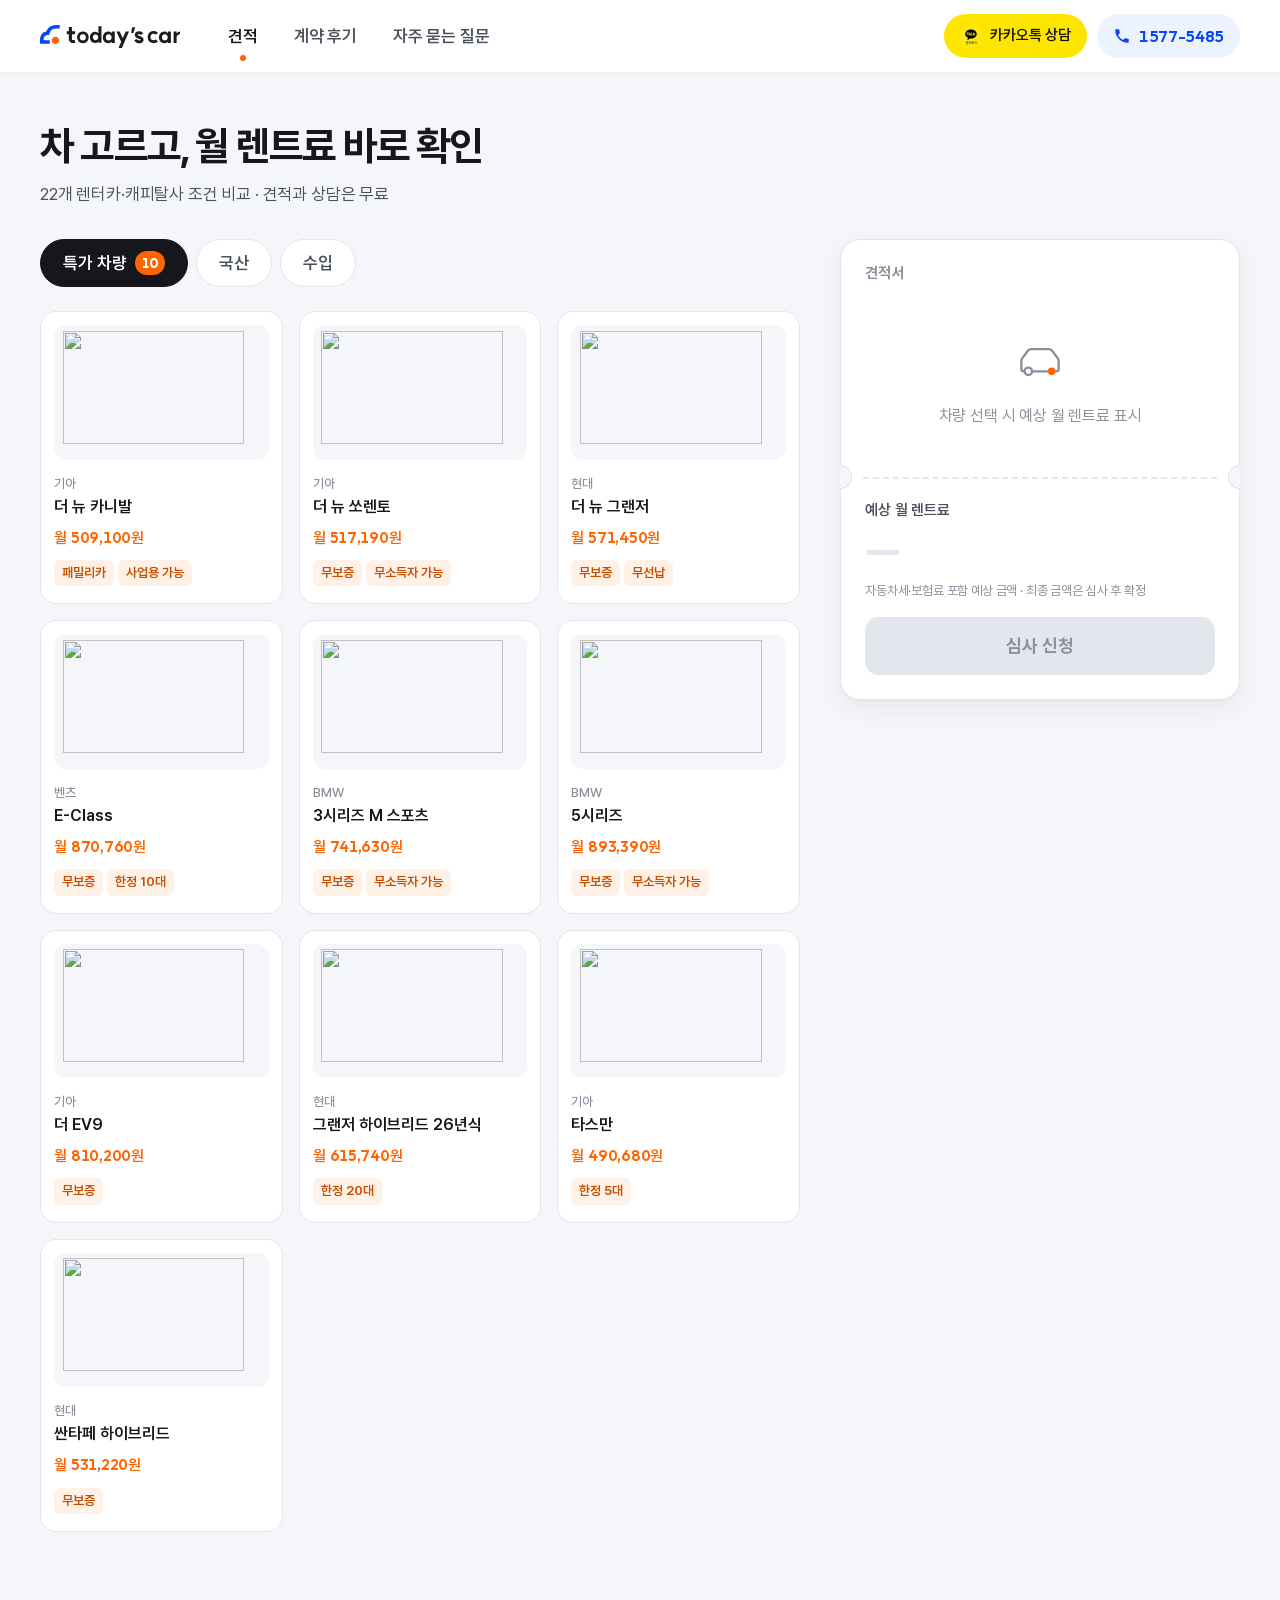
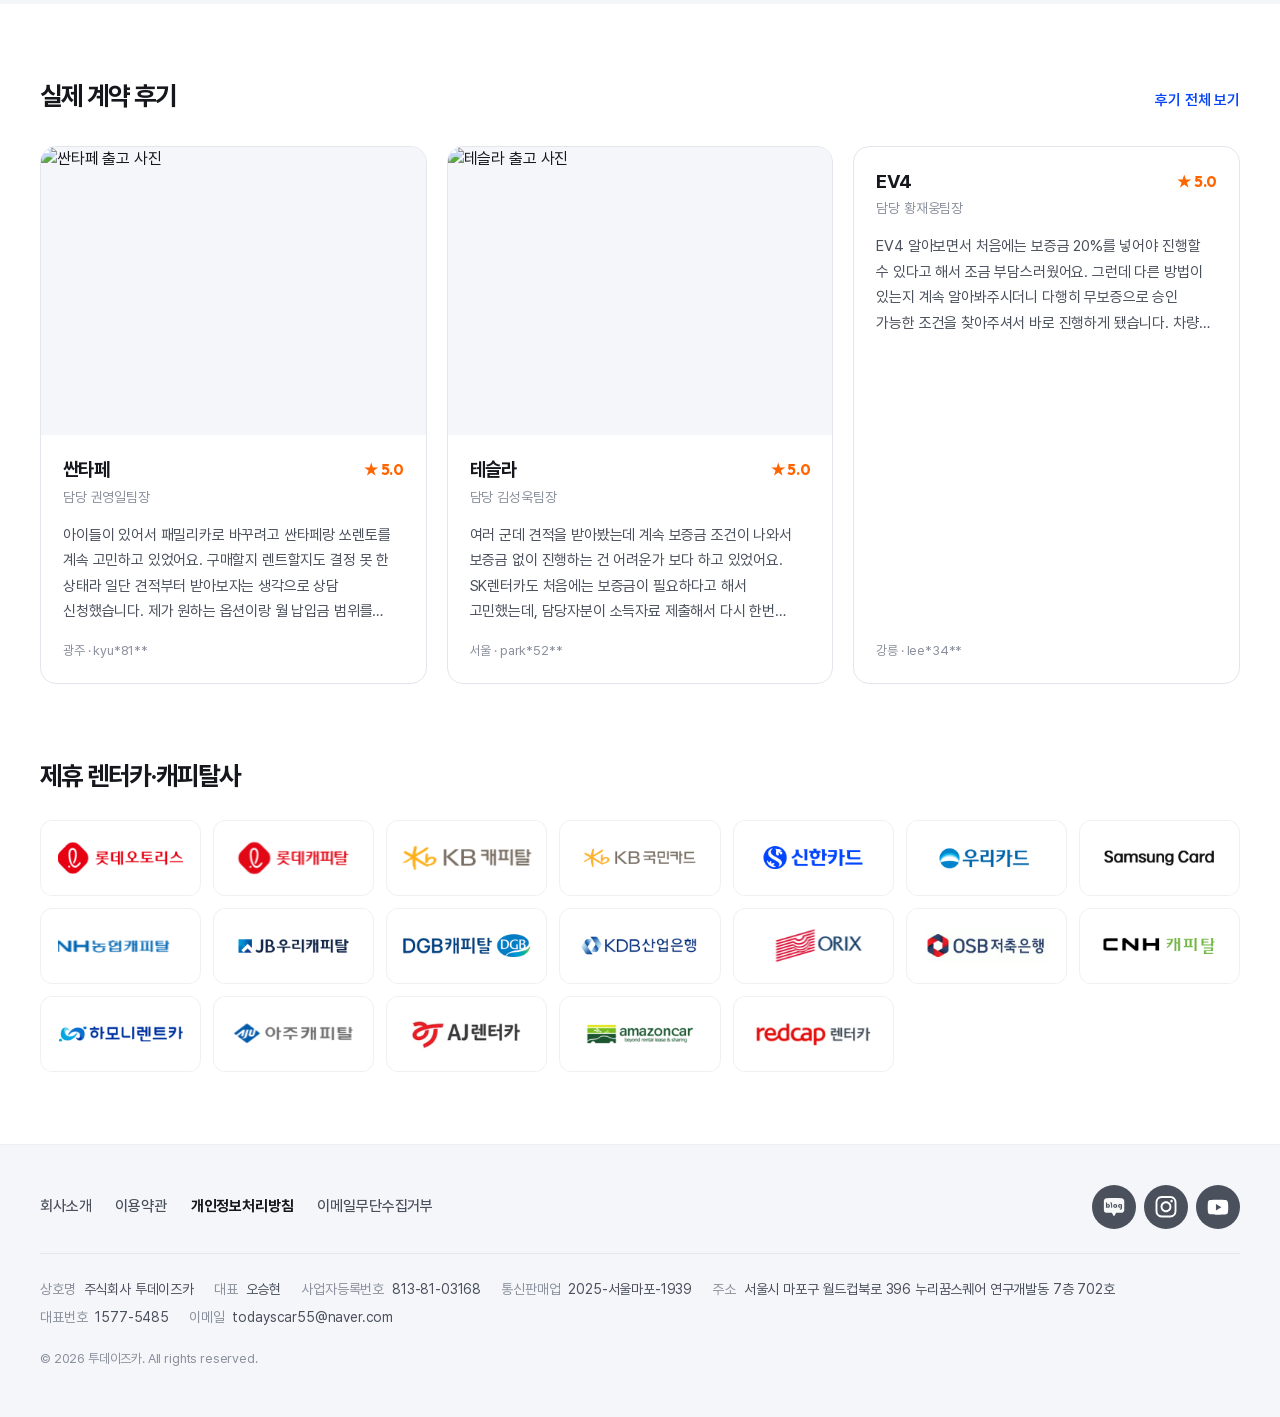
==== commit 29ee5041: "투데이즈카 시안: 특가 금액 확정값으로 변경 Co-Authored-By: Claude Opus 5.5 <noreply@anthropic.com>" ====
--- a/todayscar/index.html
+++ b/todayscar/index.html
@@ -1,4 +1,4 @@
-<!DOCTYPE html><html lang="ko" class="__variable_5d1cd4"><head><meta charSet="utf-8"/><meta name="viewport" content="width=device-width, initial-scale=1"/><link rel="preload" href="/todayscar/_next/static/media/7b0b24f36b1a6d0b-s.p.woff2" as="font" crossorigin="" type="font/woff2"/><link rel="preload" as="image" href="/todayscar/logo.svg"/><link rel="preload" as="image" href="/todayscar/kakao.svg"/><link rel="preload" as="image" href="/todayscar/naver_blog.svg"/><link rel="preload" as="image" href="/todayscar/instagram.svg"/><link rel="preload" as="image" href="/todayscar/youtube.svg"/><link rel="stylesheet" href="/todayscar/_next/static/css/212e810d8f2f7579.css" data-precedence="next"/><link rel="stylesheet" href="/todayscar/_next/static/css/b7c3e053c6790f39.css" data-precedence="next"/><link rel="preload" as="script" fetchPriority="low" href="/todayscar/_next/static/chunks/webpack-c8948ed0feca027f.js"/><script src="/todayscar/_next/static/chunks/fd9d1056-e3d373074663785d.js" async=""></script><script src="/todayscar/_next/static/chunks/117-11516988f0a2eed0.js" async=""></script><script src="/todayscar/_next/static/chunks/main-app-db564d54dadd4efd.js" async=""></script><script src="/todayscar/_next/static/chunks/972-add801371db68475.js" async=""></script><script src="/todayscar/_next/static/chunks/app/layout-d6f01bb87b83a0f3.js" async=""></script><script src="/todayscar/_next/static/chunks/app/page-21cd58d6f33b976a.js" async=""></script><meta name="theme-color" content="#ffffff"/><title>투데이즈카 | 신차 장기렌트·리스 견적</title><meta name="description" content="차량과 조건을 고르면 예상 월 렌트료를 바로 확인. 22개 렌터카·캐피탈사 조건 비교, 견적·상담 무료."/><meta property="og:title" content="투데이즈카 | 신차 장기렌트·리스 견적"/><meta property="og:description" content="차량과 조건을 고르면 예상 월 렌트료를 바로 확인. 22개 렌터카·캐피탈사 조건 비교."/><meta property="og:image" content="https://todayscar.kr/_next/static/media/opengraph-image.6d6e4d4b.jpg"/><meta name="twitter:card" content="summary_large_image"/><meta name="twitter:title" content="투데이즈카 | 신차 장기렌트·리스 견적"/><meta name="twitter:description" content="차량과 조건을 고르면 예상 월 렌트료를 바로 확인. 22개 렌터카·캐피탈사 조건 비교."/><meta name="twitter:image" content="https://todayscar.kr/_next/static/media/opengraph-image.6d6e4d4b.jpg"/><link rel="icon" href="/todayscar/icon.png?3d977928ca506291" type="image/png" sizes="500x500"/><meta name="next-size-adjust"/><script src="/todayscar/_next/static/chunks/polyfills-42372ed130431b0a.js" noModule=""></script></head><body><header class="Header_header__KwdYD"><div class="container Header_bar__O6T0V"><a class="Header_logo____uDV" aria-label="투데이즈카 홈" href="/todayscar/"><img src="/todayscar/logo.svg" alt="today&#x27;s car" width="140" height="23"/></a><nav class="Header_nav__tNWGY" aria-label="주 메뉴"><a class="Header_link__8qxmS" aria-current="page" href="/todayscar/">견적</a><a class="Header_link__8qxmS" href="/todayscar/reviews/">계약 후기</a><a class="Header_link__8qxmS" href="/todayscar/faq/">자주 묻는 질문</a></nav><div class="Header_side__lHkVf"><a href="https://pf.kakao.com/_xmhjWG/chat" target="_blank" rel="noreferrer" class="Header_kakao__nC4_s"><img src="/todayscar/kakao.svg" alt="" width="22" height="22"/>카카오톡 상담</a><a href="tel:1577-5485" class="Header_tel__0FFxu"><svg width="18" height="18" viewBox="0 0 24 24" aria-hidden="true"><path fill="currentColor" d="M6.6 10.8a15.1 15.1 0 0 0 6.6 6.6l2.2-2.2a1 1 0 0 1 1-.25 11.4 11.4 0 0 0 3.6.57 1 1 0 0 1 1 1V20a1 1 0 0 1-1 1A17 17 0 0 1 3 4a1 1 0 0 1 1-1h3.5a1 1 0 0 1 1 1c0 1.25.2 2.45.57 3.57a1 1 0 0 1-.25 1z"></path></svg><span class="num">1577-5485</span></a><button type="button" class="Header_menuBtn__4zUe8" aria-expanded="false" aria-controls="mobile-menu" aria-label="메뉴 열기"><span class="Header_burger__9ocpS" data-open="false"></span></button></div></div><div id="mobile-menu" class="Header_sheet__6UR7h" data-open="false" hidden=""><nav class="container" aria-label="모바일 메뉴"><a class="Header_sheetLink__RSvuK" aria-current="page" href="/todayscar/">견적</a><a class="Header_sheetLink__RSvuK" href="/todayscar/reviews/">계약 후기</a><a class="Header_sheetLink__RSvuK" href="/todayscar/faq/">자주 묻는 질문</a><a href="https://pf.kakao.com/_xmhjWG/chat" target="_blank" rel="noreferrer" class="Header_sheetLink__RSvuK">카카오톡 상담</a></nav></div></header><main><section class="page_hero__7KFOs"><div class="container"><div class="page_intro__YeqBg"><h1>차 고르고,<br class="page_br__evOub"/> 월 렌트료 바로 확인</h1><p>22개 렌터카·캐피탈사 조건 비교 · 견적과 상담은 무료</p></div><div class="QuoteBuilder_layout__jPGSD"><div><div class="QuoteBuilder_tabs__t4_pa" role="tablist" aria-label="차량 분류"><button type="button" role="tab" aria-selected="true" class="QuoteBuilder_tab__XpDVy">특가 차량<span class="QuoteBuilder_count__MOlW8 num">10</span></button><button type="button" role="tab" aria-selected="false" class="QuoteBuilder_tab__XpDVy">국산</button><button type="button" role="tab" aria-selected="false" class="QuoteBuilder_tab__XpDVy">수입</button></div><ul class="QuoteBuilder_grid__zcHeB"><li><button type="button" class="QuoteBuilder_card__oSCMT" aria-pressed="false"><span class="QuoteBuilder_cardImg__0F2Zt"><img src="https://www.carpan.co.kr/img/model/202511/169829.png" alt="" referrerPolicy="no-referrer" loading="lazy"/></span><span class="QuoteBuilder_cardBrand__tWiGr">기아</span><span class="QuoteBuilder_cardName__fgh7G">더 뉴 카니발</span><span class="QuoteBuilder_promoPrice__a79s2"><span class="num">월 40만원대</span><small>부터</small></span><span class="QuoteBuilder_tags__naZDz"><span>패밀리카</span><span>사업용 가능</span></span></button></li><li><button type="button" class="QuoteBuilder_card__oSCMT" aria-pressed="false"><span class="QuoteBuilder_cardImg__0F2Zt"><img src="https://www.carpan.co.kr/img/model/202511/169821.png" alt="" referrerPolicy="no-referrer" loading="lazy"/></span><span class="QuoteBuilder_cardBrand__tWiGr">기아</span><span class="QuoteBuilder_cardName__fgh7G">더 뉴 쏘렌토</span><span class="QuoteBuilder_promoPrice__a79s2"><span class="num">월 40만원대</span><small>부터</small></span><span class="QuoteBuilder_tags__naZDz"><span>무보증</span><span>무소득자 가능</span></span></button></li><li><button type="button" class="QuoteBuilder_card__oSCMT" aria-pressed="false"><span class="QuoteBuilder_cardImg__0F2Zt"><img src="https://www.carpan.co.kr/img/model/202605/184241.png" alt="" referrerPolicy="no-referrer" loading="lazy"/></span><span class="QuoteBuilder_cardBrand__tWiGr">현대</span><span class="QuoteBuilder_cardName__fgh7G">더 뉴 그랜저</span><span class="QuoteBuilder_promoPrice__a79s2"><span class="num">월 50만원대</span><small>부터</small></span><span class="QuoteBuilder_tags__naZDz"><span>무보증</span><span>무선납</span></span></button></li><li><button type="button" class="QuoteBuilder_card__oSCMT" aria-pressed="false"><span class="QuoteBuilder_cardImg__0F2Zt"><img src="https://www.carpan.co.kr/img/model/202601/173969.png" alt="" referrerPolicy="no-referrer" loading="lazy"/></span><span class="QuoteBuilder_cardBrand__tWiGr">벤츠</span><span class="QuoteBuilder_cardName__fgh7G">E-Class</span><span class="QuoteBuilder_promoPrice__a79s2"><span class="num">월 80만원대</span><small>부터</small></span><span class="QuoteBuilder_tags__naZDz"><span>무보증</span><span>한정 10대</span></span></button></li><li><button type="button" class="QuoteBuilder_card__oSCMT" aria-pressed="false"><span class="QuoteBuilder_cardImg__0F2Zt"><img src="https://www.carpan.co.kr/img/model/202607/190805.png" alt="" referrerPolicy="no-referrer" loading="lazy"/></span><span class="QuoteBuilder_cardBrand__tWiGr">BMW</span><span class="QuoteBuilder_cardName__fgh7G">3시리즈 M 스포츠</span><span class="QuoteBuilder_promoPrice__a79s2"><span class="num">월 70만원대</span><small>부터</small></span><span class="QuoteBuilder_tags__naZDz"><span>무보증</span><span>무소득자 가능</span></span></button></li><li><button type="button" class="QuoteBuilder_card__oSCMT" aria-pressed="false"><span class="QuoteBuilder_cardImg__0F2Zt"><img src="https://www.carpan.co.kr/img/model/202601/175430.png" alt="" referrerPolicy="no-referrer" loading="lazy"/></span><span class="QuoteBuilder_cardBrand__tWiGr">BMW</span><span class="QuoteBuilder_cardName__fgh7G">5시리즈</span><span class="QuoteBuilder_promoPrice__a79s2"><span class="num">월 90만원대</span><small>부터</small></span><span class="QuoteBuilder_tags__naZDz"><span>무보증</span><span>무소득자 가능</span></span></button></li><li><button type="button" class="QuoteBuilder_card__oSCMT" aria-pressed="false"><span class="QuoteBuilder_cardImg__0F2Zt"><img src="https://www.carpan.co.kr/img/model/202511/169827.png" alt="" referrerPolicy="no-referrer" loading="lazy"/></span><span class="QuoteBuilder_cardBrand__tWiGr">기아</span><span class="QuoteBuilder_cardName__fgh7G">더 EV9</span><span class="QuoteBuilder_promoPrice__a79s2"><span class="num">월 89만원대</span><small>부터</small></span><span class="QuoteBuilder_tags__naZDz"><span>36개월</span><span>무보증</span></span></button></li><li><button type="button" class="QuoteBuilder_card__oSCMT" aria-pressed="false"><span class="QuoteBuilder_cardImg__0F2Zt"><img src="https://www.carpan.co.kr/img/model/202511/169526.png" alt="" referrerPolicy="no-referrer" loading="lazy"/></span><span class="QuoteBuilder_cardBrand__tWiGr">현대</span><span class="QuoteBuilder_cardName__fgh7G">그랜저 하이브리드 26년식</span><span class="QuoteBuilder_promoPrice__a79s2"><span class="num">월 54만원대</span><small>부터</small></span><span class="QuoteBuilder_tags__naZDz"><span>24개월</span><span>한정 20대</span></span></button></li><li><button type="button" class="QuoteBuilder_card__oSCMT" aria-pressed="false"><span class="QuoteBuilder_cardImg__0F2Zt"><img src="https://www.carpan.co.kr/img/model/202512/170354.png" alt="" referrerPolicy="no-referrer" loading="lazy"/></span><span class="QuoteBuilder_cardBrand__tWiGr">기아</span><span class="QuoteBuilder_cardName__fgh7G">타스만</span><span class="QuoteBuilder_promoPrice__a79s2"><span class="num">월 40만원대</span><small>부터</small></span><span class="QuoteBuilder_tags__naZDz"><span>36개월</span><span>한정 5대</span></span></button></li><li><button type="button" class="QuoteBuilder_card__oSCMT" aria-pressed="false"><span class="QuoteBuilder_cardImg__0F2Zt"><img src="https://www.carpan.co.kr/img/model/202511/169483.png" alt="" referrerPolicy="no-referrer" loading="lazy"/></span><span class="QuoteBuilder_cardBrand__tWiGr">현대</span><span class="QuoteBuilder_cardName__fgh7G">싼타페 하이브리드</span><span class="QuoteBuilder_promoPrice__a79s2"><span class="num">월 588,940원</span></span><span class="QuoteBuilder_tags__naZDz"><span>24개월</span><span>연 2만km</span><span>무보증</span></span></button></li></ul></div><aside class="QuoteBuilder_sheetCol__nIFtW" aria-label="견적서"><div class="QuoteBuilder_sheet__jdB1_"><div class="QuoteBuilder_sheetHead__8Gv7F"><span class="QuoteBuilder_sheetLabel__kUNFb">견적서</span></div><div class="QuoteBuilder_empty__PGQ9s"><svg width="56" height="56" viewBox="0 0 48 48" aria-hidden="true"><path d="M8 30v-6.5c0-1 .3-2 .9-2.8l4.3-5.9A4 4 0 0 1 16.4 13h15.2a4 4 0 0 1 3.2 1.8l4.3 5.9c.6.8.9 1.8.9 2.8V30a2 2 0 0 1-2 2h-1M11 32h-1a2 2 0 0 1-2-2M17 32h14" fill="none" stroke="currentColor" stroke-width="2" stroke-linecap="round"></path><circle cx="14" cy="32" r="3.2" fill="none" stroke="currentColor" stroke-width="2"></circle><circle cx="34" cy="32" r="3.2" fill="var(--orange)"></circle></svg><p>차량 선택 시 예상 월 렌트료 표시</p></div><div class="QuoteBuilder_perf__VIyzo" aria-hidden="true"></div><div class="QuoteBuilder_total__aTP4F" aria-live="polite"><span class="QuoteBuilder_totalLabel__K3tNU">예상 월 렌트료</span><strong class="QuoteBuilder_totalValue__QExyY num" data-empty="true">—</strong><p class="QuoteBuilder_note__KtW58">자동차세·보험료 포함 예상 금액 · 최종 금액은 심사 후 확정</p></div><button type="button" class="QuoteBuilder_apply__7mRvg" disabled="">심사 신청</button></div></aside></div></div></section><section class="page_section__zQZ2o"><div class="container"><div class="page_head__NZsX9"><h2>실제 계약 후기</h2><a class="page_all__o6dKq" href="/todayscar/reviews/">후기 전체 보기</a></div><ul class="page_reviews__82krH"><li><article class="ReviewCard_card__4u4Zo"><div class="ReviewCard_photo__zUHg4"><img src="https://todayscar.kr/_next/image?url=https%3A%2F%2Fapi.todayscar.kr%2F8dbd7e31-586b-4684-82d9-fdfec1856126_KakaoTalk_20260908_104705086_03.jpg&amp;w=640&amp;q=75" alt="싼타페 출고 사진" loading="lazy"/></div><div class="ReviewCard_body__dna_C"><div class="ReviewCard_meta__UI7hl"><h3>싼타페</h3><span class="ReviewCard_stars__bTCoc" aria-label="별점 5점">★ <span class="num">5.0</span></span></div><p class="ReviewCard_planner__om5XL">담당 <!-- -->권영일팀장</p><p class="ReviewCard_text__6jdNE" data-clamp="true">아이들이 있어서 패밀리카로 바꾸려고 싼타페랑 쏘렌토를 계속 고민하고 있었어요. 구매할지 렌트할지도 결정 못 한 상태라 일단 견적부터 받아보자는 생각으로 상담 신청했습니다.
+<!DOCTYPE html><html lang="ko" class="__variable_5d1cd4"><head><meta charSet="utf-8"/><meta name="viewport" content="width=device-width, initial-scale=1"/><link rel="preload" href="/todayscar/_next/static/media/7b0b24f36b1a6d0b-s.p.woff2" as="font" crossorigin="" type="font/woff2"/><link rel="preload" as="image" href="/todayscar/logo.svg"/><link rel="preload" as="image" href="/todayscar/kakao.svg"/><link rel="preload" as="image" href="/todayscar/naver_blog.svg"/><link rel="preload" as="image" href="/todayscar/instagram.svg"/><link rel="preload" as="image" href="/todayscar/youtube.svg"/><link rel="stylesheet" href="/todayscar/_next/static/css/212e810d8f2f7579.css" data-precedence="next"/><link rel="stylesheet" href="/todayscar/_next/static/css/85da39e2f46b7bcf.css" data-precedence="next"/><link rel="preload" as="script" fetchPriority="low" href="/todayscar/_next/static/chunks/webpack-c8948ed0feca027f.js"/><script src="/todayscar/_next/static/chunks/fd9d1056-e3d373074663785d.js" async=""></script><script src="/todayscar/_next/static/chunks/117-11516988f0a2eed0.js" async=""></script><script src="/todayscar/_next/static/chunks/main-app-db564d54dadd4efd.js" async=""></script><script src="/todayscar/_next/static/chunks/972-add801371db68475.js" async=""></script><script src="/todayscar/_next/static/chunks/app/layout-d6f01bb87b83a0f3.js" async=""></script><script src="/todayscar/_next/static/chunks/app/page-21ac39591b895554.js" async=""></script><meta name="theme-color" content="#ffffff"/><title>투데이즈카 | 신차 장기렌트·리스 견적</title><meta name="description" content="차량과 조건을 고르면 예상 월 렌트료를 바로 확인. 22개 렌터카·캐피탈사 조건 비교, 견적·상담 무료."/><meta property="og:title" content="투데이즈카 | 신차 장기렌트·리스 견적"/><meta property="og:description" content="차량과 조건을 고르면 예상 월 렌트료를 바로 확인. 22개 렌터카·캐피탈사 조건 비교."/><meta property="og:image" content="https://todayscar.kr/_next/static/media/opengraph-image.6d6e4d4b.jpg"/><meta name="twitter:card" content="summary_large_image"/><meta name="twitter:title" content="투데이즈카 | 신차 장기렌트·리스 견적"/><meta name="twitter:description" content="차량과 조건을 고르면 예상 월 렌트료를 바로 확인. 22개 렌터카·캐피탈사 조건 비교."/><meta name="twitter:image" content="https://todayscar.kr/_next/static/media/opengraph-image.6d6e4d4b.jpg"/><link rel="icon" href="/todayscar/icon.png?3d977928ca506291" type="image/png" sizes="500x500"/><meta name="next-size-adjust"/><script src="/todayscar/_next/static/chunks/polyfills-42372ed130431b0a.js" noModule=""></script></head><body><header class="Header_header__KwdYD"><div class="container Header_bar__O6T0V"><a class="Header_logo____uDV" aria-label="투데이즈카 홈" href="/todayscar/"><img src="/todayscar/logo.svg" alt="today&#x27;s car" width="140" height="23"/></a><nav class="Header_nav__tNWGY" aria-label="주 메뉴"><a class="Header_link__8qxmS" aria-current="page" href="/todayscar/">견적</a><a class="Header_link__8qxmS" href="/todayscar/reviews/">계약 후기</a><a class="Header_link__8qxmS" href="/todayscar/faq/">자주 묻는 질문</a></nav><div class="Header_side__lHkVf"><a href="https://pf.kakao.com/_xmhjWG/chat" target="_blank" rel="noreferrer" class="Header_kakao__nC4_s"><img src="/todayscar/kakao.svg" alt="" width="22" height="22"/>카카오톡 상담</a><a href="tel:1577-5485" class="Header_tel__0FFxu"><svg width="18" height="18" viewBox="0 0 24 24" aria-hidden="true"><path fill="currentColor" d="M6.6 10.8a15.1 15.1 0 0 0 6.6 6.6l2.2-2.2a1 1 0 0 1 1-.25 11.4 11.4 0 0 0 3.6.57 1 1 0 0 1 1 1V20a1 1 0 0 1-1 1A17 17 0 0 1 3 4a1 1 0 0 1 1-1h3.5a1 1 0 0 1 1 1c0 1.25.2 2.45.57 3.57a1 1 0 0 1-.25 1z"></path></svg><span class="num">1577-5485</span></a><button type="button" class="Header_menuBtn__4zUe8" aria-expanded="false" aria-controls="mobile-menu" aria-label="메뉴 열기"><span class="Header_burger__9ocpS" data-open="false"></span></button></div></div><div id="mobile-menu" class="Header_sheet__6UR7h" data-open="false" hidden=""><nav class="container" aria-label="모바일 메뉴"><a class="Header_sheetLink__RSvuK" aria-current="page" href="/todayscar/">견적</a><a class="Header_sheetLink__RSvuK" href="/todayscar/reviews/">계약 후기</a><a class="Header_sheetLink__RSvuK" href="/todayscar/faq/">자주 묻는 질문</a><a href="https://pf.kakao.com/_xmhjWG/chat" target="_blank" rel="noreferrer" class="Header_sheetLink__RSvuK">카카오톡 상담</a></nav></div></header><main><section class="page_hero__7KFOs"><div class="container"><div class="page_intro__YeqBg"><h1>차 고르고,<br class="page_br__evOub"/> 월 렌트료 바로 확인</h1><p>22개 렌터카·캐피탈사 조건 비교 · 견적과 상담은 무료</p></div><div class="QuoteBuilder_layout__jPGSD"><div><div class="QuoteBuilder_tabs__t4_pa" role="tablist" aria-label="차량 분류"><button type="button" role="tab" aria-selected="true" class="QuoteBuilder_tab__XpDVy">특가 차량<span class="QuoteBuilder_count__MOlW8 num">10</span></button><button type="button" role="tab" aria-selected="false" class="QuoteBuilder_tab__XpDVy">국산</button><button type="button" role="tab" aria-selected="false" class="QuoteBuilder_tab__XpDVy">수입</button></div><ul class="QuoteBuilder_grid__zcHeB"><li><button type="button" class="QuoteBuilder_card__oSCMT" aria-pressed="false"><span class="QuoteBuilder_cardImg__0F2Zt"><img src="https://www.carpan.co.kr/img/model/202511/169829.png" alt="" referrerPolicy="no-referrer" loading="lazy"/></span><span class="QuoteBuilder_cardBrand__tWiGr">기아</span><span class="QuoteBuilder_cardName__fgh7G">더 뉴 카니발</span><span class="QuoteBuilder_promoPrice__a79s2">월 <span class="num">509,100</span>원</span><span class="QuoteBuilder_tags__naZDz"><span>패밀리카</span><span>사업용 가능</span></span></button></li><li><button type="button" class="QuoteBuilder_card__oSCMT" aria-pressed="false"><span class="QuoteBuilder_cardImg__0F2Zt"><img src="https://www.carpan.co.kr/img/model/202511/169821.png" alt="" referrerPolicy="no-referrer" loading="lazy"/></span><span class="QuoteBuilder_cardBrand__tWiGr">기아</span><span class="QuoteBuilder_cardName__fgh7G">더 뉴 쏘렌토</span><span class="QuoteBuilder_promoPrice__a79s2">월 <span class="num">517,190</span>원</span><span class="QuoteBuilder_tags__naZDz"><span>무보증</span><span>무소득자 가능</span></span></button></li><li><button type="button" class="QuoteBuilder_card__oSCMT" aria-pressed="false"><span class="QuoteBuilder_cardImg__0F2Zt"><img src="https://www.carpan.co.kr/img/model/202605/184241.png" alt="" referrerPolicy="no-referrer" loading="lazy"/></span><span class="QuoteBuilder_cardBrand__tWiGr">현대</span><span class="QuoteBuilder_cardName__fgh7G">더 뉴 그랜저</span><span class="QuoteBuilder_promoPrice__a79s2">월 <span class="num">571,450</span>원</span><span class="QuoteBuilder_tags__naZDz"><span>무보증</span><span>무선납</span></span></button></li><li><button type="button" class="QuoteBuilder_card__oSCMT" aria-pressed="false"><span class="QuoteBuilder_cardImg__0F2Zt"><img src="https://www.carpan.co.kr/img/model/202601/173969.png" alt="" referrerPolicy="no-referrer" loading="lazy"/></span><span class="QuoteBuilder_cardBrand__tWiGr">벤츠</span><span class="QuoteBuilder_cardName__fgh7G">E-Class</span><span class="QuoteBuilder_promoPrice__a79s2">월 <span class="num">870,760</span>원</span><span class="QuoteBuilder_tags__naZDz"><span>무보증</span><span>한정 10대</span></span></button></li><li><button type="button" class="QuoteBuilder_card__oSCMT" aria-pressed="false"><span class="QuoteBuilder_cardImg__0F2Zt"><img src="https://www.carpan.co.kr/img/model/202607/190805.png" alt="" referrerPolicy="no-referrer" loading="lazy"/></span><span class="QuoteBuilder_cardBrand__tWiGr">BMW</span><span class="QuoteBuilder_cardName__fgh7G">3시리즈 M 스포츠</span><span class="QuoteBuilder_promoPrice__a79s2">월 <span class="num">741,630</span>원</span><span class="QuoteBuilder_tags__naZDz"><span>무보증</span><span>무소득자 가능</span></span></button></li><li><button type="button" class="QuoteBuilder_card__oSCMT" aria-pressed="false"><span class="QuoteBuilder_cardImg__0F2Zt"><img src="https://www.carpan.co.kr/img/model/202601/175430.png" alt="" referrerPolicy="no-referrer" loading="lazy"/></span><span class="QuoteBuilder_cardBrand__tWiGr">BMW</span><span class="QuoteBuilder_cardName__fgh7G">5시리즈</span><span class="QuoteBuilder_promoPrice__a79s2">월 <span class="num">893,390</span>원</span><span class="QuoteBuilder_tags__naZDz"><span>무보증</span><span>무소득자 가능</span></span></button></li><li><button type="button" class="QuoteBuilder_card__oSCMT" aria-pressed="false"><span class="QuoteBuilder_cardImg__0F2Zt"><img src="https://www.carpan.co.kr/img/model/202511/169827.png" alt="" referrerPolicy="no-referrer" loading="lazy"/></span><span class="QuoteBuilder_cardBrand__tWiGr">기아</span><span class="QuoteBuilder_cardName__fgh7G">더 EV9</span><span class="QuoteBuilder_promoPrice__a79s2">월 <span class="num">810,200</span>원</span><span class="QuoteBuilder_tags__naZDz"><span>무보증</span></span></button></li><li><button type="button" class="QuoteBuilder_card__oSCMT" aria-pressed="false"><span class="QuoteBuilder_cardImg__0F2Zt"><img src="https://www.carpan.co.kr/img/model/202511/169526.png" alt="" referrerPolicy="no-referrer" loading="lazy"/></span><span class="QuoteBuilder_cardBrand__tWiGr">현대</span><span class="QuoteBuilder_cardName__fgh7G">그랜저 하이브리드 26년식</span><span class="QuoteBuilder_promoPrice__a79s2">월 <span class="num">615,740</span>원</span><span class="QuoteBuilder_tags__naZDz"><span>한정 20대</span></span></button></li><li><button type="button" class="QuoteBuilder_card__oSCMT" aria-pressed="false"><span class="QuoteBuilder_cardImg__0F2Zt"><img src="https://www.carpan.co.kr/img/model/202512/170354.png" alt="" referrerPolicy="no-referrer" loading="lazy"/></span><span class="QuoteBuilder_cardBrand__tWiGr">기아</span><span class="QuoteBuilder_cardName__fgh7G">타스만</span><span class="QuoteBuilder_promoPrice__a79s2">월 <span class="num">490,680</span>원</span><span class="QuoteBuilder_tags__naZDz"><span>한정 5대</span></span></button></li><li><button type="button" class="QuoteBuilder_card__oSCMT" aria-pressed="false"><span class="QuoteBuilder_cardImg__0F2Zt"><img src="https://www.carpan.co.kr/img/model/202511/169483.png" alt="" referrerPolicy="no-referrer" loading="lazy"/></span><span class="QuoteBuilder_cardBrand__tWiGr">현대</span><span class="QuoteBuilder_cardName__fgh7G">싼타페 하이브리드</span><span class="QuoteBuilder_promoPrice__a79s2">월 <span class="num">531,220</span>원</span><span class="QuoteBuilder_tags__naZDz"><span>무보증</span></span></button></li></ul></div><aside class="QuoteBuilder_sheetCol__nIFtW" aria-label="견적서"><div class="QuoteBuilder_sheet__jdB1_"><div class="QuoteBuilder_sheetHead__8Gv7F"><span class="QuoteBuilder_sheetLabel__kUNFb">견적서</span></div><div class="QuoteBuilder_empty__PGQ9s"><svg width="56" height="56" viewBox="0 0 48 48" aria-hidden="true"><path d="M8 30v-6.5c0-1 .3-2 .9-2.8l4.3-5.9A4 4 0 0 1 16.4 13h15.2a4 4 0 0 1 3.2 1.8l4.3 5.9c.6.8.9 1.8.9 2.8V30a2 2 0 0 1-2 2h-1M11 32h-1a2 2 0 0 1-2-2M17 32h14" fill="none" stroke="currentColor" stroke-width="2" stroke-linecap="round"></path><circle cx="14" cy="32" r="3.2" fill="none" stroke="currentColor" stroke-width="2"></circle><circle cx="34" cy="32" r="3.2" fill="var(--orange)"></circle></svg><p>차량 선택 시 예상 월 렌트료 표시</p></div><div class="QuoteBuilder_perf__VIyzo" aria-hidden="true"></div><div class="QuoteBuilder_total__aTP4F" aria-live="polite"><span class="QuoteBuilder_totalLabel__K3tNU">예상 월 렌트료</span><strong class="QuoteBuilder_totalValue__QExyY num" data-empty="true">—</strong><p class="QuoteBuilder_note__KtW58">자동차세·보험료 포함 예상 금액 · 최종 금액은 심사 후 확정</p></div><button type="button" class="QuoteBuilder_apply__7mRvg" disabled="">심사 신청</button></div></aside></div></div></section><section class="page_section__zQZ2o"><div class="container"><div class="page_head__NZsX9"><h2>실제 계약 후기</h2><a class="page_all__o6dKq" href="/todayscar/reviews/">후기 전체 보기</a></div><ul class="page_reviews__82krH"><li><article class="ReviewCard_card__4u4Zo"><div class="ReviewCard_photo__zUHg4"><img src="https://todayscar.kr/_next/image?url=https%3A%2F%2Fapi.todayscar.kr%2F8dbd7e31-586b-4684-82d9-fdfec1856126_KakaoTalk_20260908_104705086_03.jpg&amp;w=640&amp;q=75" alt="싼타페 출고 사진" loading="lazy"/></div><div class="ReviewCard_body__dna_C"><div class="ReviewCard_meta__UI7hl"><h3>싼타페</h3><span class="ReviewCard_stars__bTCoc" aria-label="별점 5점">★ <span class="num">5.0</span></span></div><p class="ReviewCard_planner__om5XL">담당 <!-- -->권영일팀장</p><p class="ReviewCard_text__6jdNE" data-clamp="true">아이들이 있어서 패밀리카로 바꾸려고 싼타페랑 쏘렌토를 계속 고민하고 있었어요. 구매할지 렌트할지도 결정 못 한 상태라 일단 견적부터 받아보자는 생각으로 상담 신청했습니다.
 
 제가 원하는 옵션이랑 월 납입금 범위를 말씀드렸더니 무조건 비싼 차량을 권하는 게 아니라 조건별로 비교해서 설명해주셔서 결정하는 데 도움이 많이 됐어요.
 
@@ -22,4 +22,4 @@
 
 특히 기존에 타던 차량 반납 일정 때문에 새 차를 너무 일찍 받으면 곤란한 상황이었는데, 가능한 출고 일정 중 최대한 늦은 날짜로 조율해주셔서 차량 바꾸는 과정도 편하게 진행했어요.
 
-보증금부터 옵션, 출고 날짜까지 요청드린 게 많았는데 최대한 맞춰주시려고 해주셔서 만족스러웠습니다. EV4도 너무 마음에 들어요!</p><p class="ReviewCard_who__H8V99">강릉<!-- --> · <!-- -->lee*34**</p></div></article></li></ul></div></section><section class="page_section__zQZ2o page_partnersSection__eDpE_"><div class="container"><div class="page_head__NZsX9"><h2>제휴 렌터카·캐피탈사</h2></div><ul class="page_partners__WcdU5"><li><img src="/todayscar/partners/lotteautolease.svg" alt="롯데오토리스" loading="lazy"/></li><li><img src="/todayscar/partners/lottecapital.svg" alt="롯데캐피탈" loading="lazy"/></li><li><img src="/todayscar/partners/kbcapital.svg" alt="KB캐피탈" loading="lazy"/></li><li><img src="/todayscar/partners/kb.svg" alt="KB국민카드" loading="lazy"/></li><li><img src="/todayscar/partners/shinhankorean.svg" alt="신한카드" loading="lazy"/></li><li><img src="/todayscar/partners/woori.svg" alt="우리카드" loading="lazy"/></li><li><img src="/todayscar/partners/samsung.svg" alt="삼성카드" loading="lazy"/></li><li><img src="/todayscar/partners/nonghyup.svg" alt="NH농협캐피탈" loading="lazy"/></li><li><img src="/todayscar/partners/jb.svg" alt="JB우리캐피탈" loading="lazy"/></li><li><img src="/todayscar/partners/dgb.svg" alt="DGB캐피탈" loading="lazy"/></li><li><img src="/todayscar/partners/kdb.svg" alt="KDB산업은행" loading="lazy"/></li><li><img src="/todayscar/partners/orix.svg" alt="ORIX" loading="lazy"/></li><li><img src="/todayscar/partners/osb.svg" alt="OSB저축은행" loading="lazy"/></li><li><img src="/todayscar/partners/cnh.svg" alt="CNH캐피탈" loading="lazy"/></li><li><img src="/todayscar/partners/harmony.svg" alt="하모니렌트카" loading="lazy"/></li><li><img src="/todayscar/partners/aju.svg" alt="아주캐피탈" loading="lazy"/></li><li><img src="/todayscar/partners/ajrentcar.svg" alt="AJ렌터카" loading="lazy"/></li><li><img src="/todayscar/partners/amazoncar.svg" alt="아마존카" loading="lazy"/></li><li><img src="/todayscar/partners/redcap.svg" alt="레드캡렌터카" loading="lazy"/></li></ul></div></section></main><footer class="Footer_footer__pQtti"><div class="container"><div class="Footer_top__YBhK_"><nav class="Footer_links__cFiYr" aria-label="회사 정보"><a href="/todayscar/company/">회사소개</a><a href="/todayscar/terms/">이용약관</a><a class="Footer_strong__rRenA" href="/todayscar/privacy/">개인정보처리방침</a><a href="/todayscar/email-policy/">이메일무단수집거부</a></nav><div class="Footer_sns__OmOoD"><a href="https://blog.naver.com/todayscar55" target="_blank" rel="noreferrer" aria-label="네이버 블로그"><img src="/todayscar/naver_blog.svg" alt="" width="24" height="24"/></a><a href="https://www.instagram.com/todayscar_official" target="_blank" rel="noreferrer" aria-label="인스타그램"><img src="/todayscar/instagram.svg" alt="" width="24" height="24"/></a><a href="https://www.youtube.com/@todayscar_" target="_blank" rel="noreferrer" aria-label="유튜브"><img src="/todayscar/youtube.svg" alt="" width="24" height="24"/></a></div></div><dl class="Footer_info__uHPve"><div><dt>상호명</dt><dd>주식회사 투데이즈카</dd></div><div><dt>대표</dt><dd>오승현</dd></div><div><dt>사업자등록번호</dt><dd>813-81-03168</dd></div><div><dt>통신판매업</dt><dd>2025-서울마포-1939</dd></div><div><dt>주소</dt><dd>서울시 마포구 월드컵북로 396 누리꿈스퀘어 연구개발동 7층 702호</dd></div><div><dt>대표번호</dt><dd>1577-5485</dd></div><div><dt>이메일</dt><dd>todayscar55@naver.com</dd></div></dl><p class="Footer_copy__KUC9W">© <!-- -->2026<!-- --> 투데이즈카. All rights reserved.</p></div></footer><script src="/todayscar/_next/static/chunks/webpack-c8948ed0feca027f.js" async=""></script><script>(self.__next_f=self.__next_f||[]).push([0]);self.__next_f.push([2,null])</script><script>self.__next_f.push([1,"1:HL[\"/todayscar/_next/static/media/7b0b24f36b1a6d0b-s.p.woff2\",\"font\",{\"crossOrigin\":\"\",\"type\":\"font/woff2\"}]\n2:HL[\"/todayscar/_next/static/css/212e810d8f2f7579.css\",\"style\"]\n3:HL[\"/todayscar/_next/static/css/b7c3e053c6790f39.css\",\"style\"]\n"])</script><script>self.__next_f.push([1,"4:I[2846,[],\"\"]\n7:I[8071,[\"972\",\"static/chunks/972-add801371db68475.js\",\"185\",\"static/chunks/app/layout-d6f01bb87b83a0f3.js\"],\"default\"]\n8:I[4707,[],\"\"]\n9:I[6423,[],\"\"]\na:I[2972,[\"972\",\"static/chunks/972-add801371db68475.js\",\"931\",\"static/chunks/app/page-21cd58d6f33b976a.js\"],\"\"]\nc:I[1060,[],\"\"]\nd:[]\n"])</script><script>self.__next_f.push([1,"0:[\"$\",\"$L4\",null,{\"buildId\":\"Hgd8k38cF3fO11v0Fc6_i\",\"assetPrefix\":\"/todayscar\",\"urlParts\":[\"\",\"\"],\"initialTree\":[\"\",{\"children\":[\"__PAGE__\",{}]},\"$undefined\",\"$undefined\",true],\"initialSeedData\":[\"\",{\"children\":[\"__PAGE__\",{},[[\"$L5\",\"$L6\",[[\"$\",\"link\",\"0\",{\"rel\":\"stylesheet\",\"href\":\"/todayscar/_next/static/css/b7c3e053c6790f39.css\",\"precedence\":\"next\",\"crossOrigin\":\"$undefined\"}]]],null],null]},[[[[\"$\",\"link\",\"0\",{\"rel\":\"stylesheet\",\"href\":\"/todayscar/_next/static/css/212e810d8f2f7579.css\",\"precedence\":\"next\",\"crossOrigin\":\"$undefined\"}]],[\"$\",\"html\",null,{\"lang\":\"ko\",\"className\":\"__variable_5d1cd4\",\"children\":[\"$\",\"body\",null,{\"children\":[[\"$\",\"$L7\",null,{}],[\"$\",\"main\",null,{\"children\":[\"$\",\"$L8\",null,{\"parallelRouterKey\":\"children\",\"segmentPath\":[\"children\"],\"error\":\"$undefined\",\"errorStyles\":\"$undefined\",\"errorScripts\":\"$undefined\",\"template\":[\"$\",\"$L9\",null,{}],\"templateStyles\":\"$undefined\",\"templateScripts\":\"$undefined\",\"notFound\":[[\"$\",\"title\",null,{\"children\":\"404: This page could not be found.\"}],[\"$\",\"div\",null,{\"style\":{\"fontFamily\":\"system-ui,\\\"Segoe UI\\\",Roboto,Helvetica,Arial,sans-serif,\\\"Apple Color Emoji\\\",\\\"Segoe UI Emoji\\\"\",\"height\":\"100vh\",\"textAlign\":\"center\",\"display\":\"flex\",\"flexDirection\":\"column\",\"alignItems\":\"center\",\"justifyContent\":\"center\"},\"children\":[\"$\",\"div\",null,{\"children\":[[\"$\",\"style\",null,{\"dangerouslySetInnerHTML\":{\"__html\":\"body{color:#000;background:#fff;margin:0}.next-error-h1{border-right:1px solid rgba(0,0,0,.3)}@media (prefers-color-scheme:dark){body{color:#fff;background:#000}.next-error-h1{border-right:1px solid rgba(255,255,255,.3)}}\"}}],[\"$\",\"h1\",null,{\"className\":\"next-error-h1\",\"style\":{\"display\":\"inline-block\",\"margin\":\"0 20px 0 0\",\"padding\":\"0 23px 0 0\",\"fontSize\":24,\"fontWeight\":500,\"verticalAlign\":\"top\",\"lineHeight\":\"49px\"},\"children\":\"404\"}],[\"$\",\"div\",null,{\"style\":{\"display\":\"inline-block\"},\"children\":[\"$\",\"h2\",null,{\"style\":{\"fontSize\":14,\"fontWeight\":400,\"lineHeight\":\"49px\",\"margin\":0},\"children\":\"This page could not be found.\"}]}]]}]}]],\"notFoundStyles\":[]}]}],[\"$\",\"footer\",null,{\"className\":\"Footer_footer__pQtti\",\"children\":[\"$\",\"div\",null,{\"className\":\"container\",\"children\":[[\"$\",\"div\",null,{\"className\":\"Footer_top__YBhK_\",\"children\":[[\"$\",\"nav\",null,{\"className\":\"Footer_links__cFiYr\",\"aria-label\":\"회사 정보\",\"children\":[[\"$\",\"$La\",null,{\"href\":\"/company/\",\"children\":\"회사소개\"}],[\"$\",\"$La\",null,{\"href\":\"/terms/\",\"children\":\"이용약관\"}],[\"$\",\"$La\",null,{\"href\":\"/privacy/\",\"className\":\"Footer_strong__rRenA\",\"children\":\"개인정보처리방침\"}],[\"$\",\"$La\",null,{\"href\":\"/email-policy/\",\"children\":\"이메일무단수집거부\"}]]}],[\"$\",\"div\",null,{\"className\":\"Footer_sns__OmOoD\",\"children\":[[\"$\",\"a\",null,{\"href\":\"https://blog.naver.com/todayscar55\",\"target\":\"_blank\",\"rel\":\"noreferrer\",\"aria-label\":\"네이버 블로그\",\"children\":[\"$\",\"img\",null,{\"src\":\"/todayscar/naver_blog.svg\",\"alt\":\"\",\"width\":24,\"height\":24}]}],[\"$\",\"a\",null,{\"href\":\"https://www.instagram.com/todayscar_official\",\"target\":\"_blank\",\"rel\":\"noreferrer\",\"aria-label\":\"인스타그램\",\"children\":[\"$\",\"img\",null,{\"src\":\"/todayscar/instagram.svg\",\"alt\":\"\",\"width\":24,\"height\":24}]}],[\"$\",\"a\",null,{\"href\":\"https://www.youtube.com/@todayscar_\",\"target\":\"_blank\",\"rel\":\"noreferrer\",\"aria-label\":\"유튜브\",\"children\":[\"$\",\"img\",null,{\"src\":\"/todayscar/youtube.svg\",\"alt\":\"\",\"width\":24,\"height\":24}]}]]}]]}],[\"$\",\"dl\",null,{\"className\":\"Footer_info__uHPve\",\"children\":[[\"$\",\"div\",null,{\"children\":[[\"$\",\"dt\",null,{\"children\":\"상호명\"}],[\"$\",\"dd\",null,{\"children\":\"주식회사 투데이즈카\"}]]}],[\"$\",\"div\",null,{\"children\":[[\"$\",\"dt\",null,{\"children\":\"대표\"}],[\"$\",\"dd\",null,{\"children\":\"오승현\"}]]}],[\"$\",\"div\",null,{\"children\":[[\"$\",\"dt\",null,{\"children\":\"사업자등록번호\"}],[\"$\",\"dd\",null,{\"children\":\"813-81-03168\"}]]}],[\"$\",\"div\",null,{\"children\":[[\"$\",\"dt\",null,{\"children\":\"통신판매업\"}],[\"$\",\"dd\",null,{\"children\":\"2025-서울마포-1939\"}]]}],[\"$\",\"div\",null,{\"children\":[[\"$\",\"dt\",null,{\"children\":\"주소\"}],[\"$\",\"dd\",null,{\"children\":\"서울시 마포구 월드컵북로 396 누리꿈스퀘어 연구개발동 7층 702호\"}]]}],[\"$\",\"div\",null,{\"children\":[[\"$\",\"dt\",null,{\"children\":\"대표번호\"}],[\"$\",\"dd\",null,{\"children\":\"1577-5485\"}]]}],[\"$\",\"div\",null,{\"children\":[[\"$\",\"dt\",null,{\"children\":\"이메일\"}],[\"$\",\"dd\",null,{\"children\":\"todayscar55@naver.com\"}]]}]]}],[\"$\",\"p\",null,{\"className\":\"Footer_copy__KUC9W\",\"children\":[\"© \",2026,\" 투데이즈카. All rights reserved.\"]}]]}]}]]}]}]],null],null],\"couldBeIntercepted\":false,\"initialHead\":[null,\"$Lb\"],\"globalErrorComponent\":\"$c\",\"missingSlots\":\"$Wd\"}]\n"])</script><script>self.__next_f.push([1,"b:[[\"$\",\"meta\",\"0\",{\"name\":\"viewport\",\"content\":\"width=device-width, initial-scale=1\"}],[\"$\",\"meta\",\"1\",{\"name\":\"theme-color\",\"content\":\"#ffffff\"}],[\"$\",\"meta\",\"2\",{\"charSet\":\"utf-8\"}],[\"$\",\"title\",\"3\",{\"children\":\"투데이즈카 | 신차 장기렌트·리스 견적\"}],[\"$\",\"meta\",\"4\",{\"name\":\"description\",\"content\":\"차량과 조건을 고르면 예상 월 렌트료를 바로 확인. 22개 렌터카·캐피탈사 조건 비교, 견적·상담 무료.\"}],[\"$\",\"meta\",\"5\",{\"property\":\"og:title\",\"content\":\"투데이즈카 | 신차 장기렌트·리스 견적\"}],[\"$\",\"meta\",\"6\",{\"property\":\"og:description\",\"content\":\"차량과 조건을 고르면 예상 월 렌트료를 바로 확인. 22개 렌터카·캐피탈사 조건 비교.\"}],[\"$\",\"meta\",\"7\",{\"property\":\"og:image\",\"content\":\"https://todayscar.kr/_next/static/media/opengraph-image.6d6e4d4b.jpg\"}],[\"$\",\"meta\",\"8\",{\"name\":\"twitter:card\",\"content\":\"summary_large_image\"}],[\"$\",\"meta\",\"9\",{\"name\":\"twitter:title\",\"content\":\"투데이즈카 | 신차 장기렌트·리스 견적\"}],[\"$\",\"meta\",\"10\",{\"name\":\"twitter:description\",\"content\":\"차량과 조건을 고르면 예상 월 렌트료를 바로 확인. 22개 렌터카·캐피탈사 조건 비교.\"}],[\"$\",\"meta\",\"11\",{\"name\":\"twitter:image\",\"content\":\"https://todayscar.kr/_next/static/media/opengraph-image.6d6e4d4b.jpg\"}],[\"$\",\"link\",\"12\",{\"rel\":\"icon\",\"href\":\"/todayscar/icon.png?3d977928ca506291\",\"type\":\"image/png\",\"sizes\":\"500x500\"}],[\"$\",\"meta\",\"13\",{\"name\":\"next-size-adjust\"}]]\n5:null\n"])</script><script>self.__next_f.push([1,"e:I[2371,[\"972\",\"static/chunks/972-add801371db68475.js\",\"931\",\"static/chunks/app/page-21cd58d6f33b976a.js\"],\"default\"]\n"])</script><script>self.__next_f.push([1,"6:[[\"$\",\"section\",null,{\"className\":\"page_hero__7KFOs\",\"children\":[\"$\",\"div\",null,{\"className\":\"container\",\"children\":[[\"$\",\"div\",null,{\"className\":\"page_intro__YeqBg\",\"children\":[[\"$\",\"h1\",null,{\"children\":[\"차 고르고,\",[\"$\",\"br\",null,{\"className\":\"page_br__evOub\"}],\" 월 렌트료 바로 확인\"]}],[\"$\",\"p\",null,{\"children\":\"22개 렌터카·캐피탈사 조건 비교 · 견적과 상담은 무료\"}]]}],[\"$\",\"$Le\",null,{\"brands\":[{\"iIdx_Brand\":\"111\",\"cName_Brand\":\"현대\",\"cLogo_Brand\":\"brand/147763.png\",\"cLocal_Brand\":\"kr\"},{\"iIdx_Brand\":\"112\",\"cName_Brand\":\"제네시스\",\"cLogo_Brand\":\"brand/1002.png\",\"cLocal_Brand\":\"kr\"},{\"iIdx_Brand\":\"121\",\"cName_Brand\":\"기아\",\"cLogo_Brand\":\"brand/15389.png\",\"cLocal_Brand\":\"kr\"},{\"iIdx_Brand\":\"131\",\"cName_Brand\":\"쉐보레\",\"cLogo_Brand\":\"brand/1004.png\",\"cLocal_Brand\":\"kr\"},{\"iIdx_Brand\":\"132\",\"cName_Brand\":\"GMC\",\"cLogo_Brand\":\"brand/39183.png\",\"cLocal_Brand\":\"kr\"},{\"iIdx_Brand\":\"141\",\"cName_Brand\":\"KG모빌리티\",\"cLogo_Brand\":\"brand/174314.png\",\"cLocal_Brand\":\"kr\"},{\"iIdx_Brand\":\"151\",\"cName_Brand\":\"르노코리아\",\"cLogo_Brand\":\"brand/121816.png\",\"cLocal_Brand\":\"kr\"},{\"iIdx_Brand\":\"159\",\"cName_Brand\":\"다온티앤티\",\"cLogo_Brand\":\"brand/170485.png\",\"cLocal_Brand\":\"kr\"},{\"iIdx_Brand\":\"221\",\"cName_Brand\":\"벤츠\",\"cLogo_Brand\":\"brand/1008.png\",\"cLocal_Brand\":\"eu\"},{\"iIdx_Brand\":\"211\",\"cName_Brand\":\"BMW\",\"cLogo_Brand\":\"brand/1007.png\",\"cLocal_Brand\":\"eu\"},{\"iIdx_Brand\":\"232\",\"cName_Brand\":\"아우디\",\"cLogo_Brand\":\"brand/1015.png\",\"cLocal_Brand\":\"eu\"},{\"iIdx_Brand\":\"231\",\"cName_Brand\":\"폭스바겐\",\"cLogo_Brand\":\"brand/1016.png\",\"cLocal_Brand\":\"eu\"},{\"iIdx_Brand\":\"212\",\"cName_Brand\":\"미니\",\"cLogo_Brand\":\"brand/1017.png\",\"cLocal_Brand\":\"eu\"},{\"iIdx_Brand\":\"241\",\"cName_Brand\":\"볼보\",\"cLogo_Brand\":\"brand/140565.png\",\"cLocal_Brand\":\"eu\"},{\"iIdx_Brand\":\"242\",\"cName_Brand\":\"폴스타\",\"cLogo_Brand\":\"brand/26668.png\",\"cLocal_Brand\":\"eu\"},{\"iIdx_Brand\":\"252\",\"cName_Brand\":\"랜드로버\",\"cLogo_Brand\":\"brand/174320.png\",\"cLocal_Brand\":\"eu\"},{\"iIdx_Brand\":\"233\",\"cName_Brand\":\"포르쉐\",\"cLogo_Brand\":\"brand/1020.png\",\"cLocal_Brand\":\"eu\"},{\"iIdx_Brand\":\"262\",\"cName_Brand\":\"페라리\",\"cLogo_Brand\":\"brand/174334.png\",\"cLocal_Brand\":\"eu\"},{\"iIdx_Brand\":\"234\",\"cName_Brand\":\"람보르기니\",\"cLogo_Brand\":\"brand/174339.png\",\"cLocal_Brand\":\"eu\"},{\"iIdx_Brand\":\"263\",\"cName_Brand\":\"마세라티\",\"cLogo_Brand\":\"brand/1023.png\",\"cLocal_Brand\":\"eu\"},{\"iIdx_Brand\":\"256\",\"cName_Brand\":\"맥라렌\",\"cLogo_Brand\":\"brand/17736.png\",\"cLocal_Brand\":\"eu\"},{\"iIdx_Brand\":\"257\",\"cName_Brand\":\"애스턴마틴\",\"cLogo_Brand\":\"brand/17737.png\",\"cLocal_Brand\":\"eu\"},{\"iIdx_Brand\":\"258\",\"cName_Brand\":\"로터스\",\"cLogo_Brand\":\"brand/116008.png\",\"cLocal_Brand\":\"eu\"},{\"iIdx_Brand\":\"271\",\"cName_Brand\":\"푸조\",\"cLogo_Brand\":\"brand/174336.png\",\"cLocal_Brand\":\"eu\"},{\"iIdx_Brand\":\"273\",\"cName_Brand\":\"DS\",\"cLogo_Brand\":\"brand/2877.png\",\"cLocal_Brand\":\"eu\"},{\"iIdx_Brand\":\"235\",\"cName_Brand\":\"벤틀리\",\"cLogo_Brand\":\"brand/174325.png\",\"cLocal_Brand\":\"eu\"},{\"iIdx_Brand\":\"223\",\"cName_Brand\":\"롤스로이스\",\"cLogo_Brand\":\"brand/1029.png\",\"cLocal_Brand\":\"eu\"},{\"iIdx_Brand\":\"255\",\"cName_Brand\":\"이네오스\",\"cLogo_Brand\":\"brand/123402.png\",\"cLocal_Brand\":\"eu\"},{\"iIdx_Brand\":\"311\",\"cName_Brand\":\"토요타\",\"cLogo_Brand\":\"brand/1030.png\",\"cLocal_Brand\":\"jp\"},{\"iIdx_Brand\":\"312\",\"cName_Brand\":\"렉서스\",\"cLogo_Brand\":\"brand/174319.png\",\"cLocal_Brand\":\"jp\"},{\"iIdx_Brand\":\"331\",\"cName_Brand\":\"혼다\",\"cLogo_Brand\":\"brand/174337.png\",\"cLocal_Brand\":\"jp\"},{\"iIdx_Brand\":\"411\",\"cName_Brand\":\"포드\",\"cLogo_Brand\":\"brand/1035.png\",\"cLocal_Brand\":\"us\"},{\"iIdx_Brand\":\"412\",\"cName_Brand\":\"링컨\",\"cLogo_Brand\":\"brand/1036.png\",\"cLocal_Brand\":\"us\"},{\"iIdx_Brand\":\"422\",\"cName_Brand\":\"지프\",\"cLogo_Brand\":\"brand/1038.png\",\"cLocal_Brand\":\"us\"},{\"iIdx_Brand\":\"431\",\"cName_Brand\":\"캐딜락\",\"cLogo_Brand\":\"brand/174331.png\",\"cLocal_Brand\":\"us\"},{\"iIdx_Brand\":\"441\",\"cName_Brand\":\"테슬라\",\"cLogo_Brand\":\"brand/8197.png\",\"cLocal_Brand\":\"us\"},{\"iIdx_Brand\":\"511\",\"cName_Brand\":\"BYD\",\"cLogo_Brand\":\"brand/136546.png\",\"cLocal_Brand\":\"cn\"},{\"iIdx_Brand\":\"512\",\"cName_Brand\":\"ZEEKR\",\"cLogo_Brand\":\"brand/186603.png\",\"cLocal_Brand\":\"cn\"},{\"iIdx_Brand\":\"171\",\"cName_Brand\":\"대창모터스\",\"cLogo_Brand\":\"brand/26664.png\",\"cLocal_Brand\":\"ev\"},{\"iIdx_Brand\":\"181\",\"cName_Brand\":\"디피코\",\"cLogo_Brand\":\"brand/26666.png\",\"cLocal_Brand\":\"ev\"},{\"iIdx_Brand\":\"166\",\"cName_Brand\":\"제이스 모빌리티\",\"cLogo_Brand\":\"brand/174330.png\",\"cLocal_Brand\":\"ev\"},{\"iIdx_Brand\":\"167\",\"cName_Brand\":\"EVKMC\",\"cLogo_Brand\":\"brand/47907.png\",\"cLocal_Brand\":\"ev\"},{\"iIdx_Brand\":\"192\",\"cName_Brand\":\"센트로에이케이\",\"cLogo_Brand\":\"brand/162819.png\",\"cLocal_Brand\":\"ev\"},{\"iIdx_Brand\":\"193\",\"cName_Brand\":\"이비온\",\"cLogo_Brand\":\"brand/162822.png\",\"cLocal_Brand\":\"ev\"},{\"iIdx_Brand\":\"196\",\"cName_Brand\":\"모빌리티네트웍스\",\"cLogo_Brand\":\"brand/174343.png\",\"cLocal_Brand\":\"ev\"}],\"cars\":[{\"iIdx_Model\":\"11896\",\"cName_Model\":\"디 올 뉴 아반떼\",\"cClass_Vehicle\":\"P4\",\"cImage_Model\":\"model/202608/191495.png\",\"iOrder_Model\":101,\"brandId\":\"111\",\"brand\":\"현대\",\"origin\":\"domestic\",\"monthly\":349708},{\"iIdx_Model\":\"11897\",\"cName_Model\":\"디 올 뉴 아반떼 HEV\",\"cClass_Vehicle\":\"P4\",\"cImage_Model\":\"model/202608/191496.png\",\"iOrder_Model\":102,\"brandId\":\"111\",\"brand\":\"현대\",\"origin\":\"domestic\",\"monthly\":443625},{\"iIdx_Model\":\"11574\",\"cName_Model\":\"더 뉴 아반떼 N\",\"cClass_Vehicle\":\"P4\",\"cImage_Model\":\"model/202511/169416.png\",\"iOrder_Model\":103,\"brandId\":\"111\",\"brand\":\"현대\",\"origin\":\"domestic\",\"monthly\":490000},{\"iIdx_Model\":\"11414\",\"cName_Model\":\"더 뉴 아반떼\",\"cClass_Vehicle\":\"P4\",\"cImage_Model\":\"model/202511/169414.png\",\"iOrder_Model\":104,\"brandId\":\"111\",\"brand\":\"현대\",\"origin\":\"domestic\",\"monthly\":339208},{\"iIdx_Model\":\"11415\",\"cName_Model\":\"더 뉴 아반떼 HEV\",\"cClass_Vehicle\":\"P4\",\"cImage_Model\":\"model/202511/169415.png\",\"iOrder_Model\":105,\"brandId\":\"111\",\"brand\":\"현대\",\"origin\":\"domestic\",\"monthly\":381646},{\"iIdx_Model\":\"11462\",\"cName_Model\":\"쏘나타 디 엣지\",\"cClass_Vehicle\":\"P5\",\"cImage_Model\":\"model/202511/169417.png\",\"iOrder_Model\":106,\"brandId\":\"111\",\"brand\":\"현대\",\"origin\":\"domestic\",\"monthly\":476583},{\"iIdx_Model\":\"11463\",\"cName_Model\":\"쏘나타 디 엣지 HEV\",\"cClass_Vehicle\":\"P5\",\"cImage_Model\":\"model/202511/169418.png\",\"iOrder_Model\":107,\"brandId\":\"111\",\"brand\":\"현대\",\"origin\":\"domestic\",\"monthly\":493354},{\"iIdx_Model\":\"11874\",\"cName_Model\":\"더 뉴 그랜저(GN7)\",\"cClass_Vehicle\":\"P6\",\"cImage_Model\":\"model/202605/184241.png\",\"iOrder_Model\":108,\"brandId\":\"111\",\"brand\":\"현대\",\"origin\":\"domestic\",\"monthly\":619792},{\"iIdx_Model\":\"11875\",\"cName_Model\":\"더 뉴 그랜저 HEV(GN7)\",\"cClass_Vehicle\":\"P6\",\"cImage_Model\":\"model/202605/184243.png\",\"iOrder_Model\":109,\"brandId\":\"111\",\"brand\":\"현대\",\"origin\":\"domestic\",\"monthly\":720271},{\"iIdx_Model\":\"11260\",\"cName_Model\":\"디 올 뉴 그랜저(GN7)\",\"cClass_Vehicle\":\"P6\",\"cImage_Model\":\"model/202511/169524.png\",\"iOrder_Model\":110,\"brandId\":\"111\",\"brand\":\"현대\",\"origin\":\"domestic\",\"monthly\":549500},{\"iIdx_Model\":\"11294\",\"cName_Model\":\"디 올 뉴 그랜저 HEV(GN7)\",\"cClass_Vehicle\":\"P6\",\"cImage_Model\":\"model/202511/169526.png\",\"iOrder_Model\":111,\"brandId\":\"111\",\"brand\":\"현대\",\"origin\":\"domestic\",\"monthly\":646625},{\"iIdx_Model\":\"11807\",\"cName_Model\":\"더 뉴 아이오닉 6\",\"cClass_Vehicle\":\"P5\",\"cImage_Model\":\"model/202511/169423.png\",\"iOrder_Model\":112,\"brandId\":\"111\",\"brand\":\"현대\",\"origin\":\"domestic\",\"monthly\":745938},{\"iIdx_Model\":\"11824\",\"cName_Model\":\"아이오닉 6 N\",\"cClass_Vehicle\":\"P5\",\"cImage_Model\":\"model/202511/169432.png\",\"iOrder_Model\":113,\"brandId\":\"111\",\"brand\":\"현대\",\"origin\":\"domestic\",\"monthly\":1227333},{\"iIdx_Model\":\"11716\",\"cName_Model\":\"더 뉴 캐스퍼\",\"cClass_Vehicle\":\"R1\",\"cImage_Model\":\"model/202511/169412.png\",\"iOrder_Model\":114,\"brandId\":\"111\",\"brand\":\"현대\",\"origin\":\"domestic\",\"monthly\":211458},{\"iIdx_Model\":\"11689\",\"cName_Model\":\"캐스퍼 일렉트릭\",\"cClass_Vehicle\":\"R2\",\"cImage_Model\":\"model/202511/169413.png\",\"iOrder_Model\":115,\"brandId\":\"111\",\"brand\":\"현대\",\"origin\":\"domestic\",\"monthly\":459283},{\"iIdx_Model\":\"10345\",\"cName_Model\":\"베뉴\",\"cClass_Vehicle\":\"R2\",\"cImage_Model\":\"model/202511/169472.png\",\"iOrder_Model\":116,\"brandId\":\"111\",\"brand\":\"현대\",\"origin\":\"domestic\",\"monthly\":239458},{\"iIdx_Model\":\"11396\",\"cName_Model\":\"디 올 뉴 코나(SX2)\",\"cClass_Vehicle\":\"R2\",\"cImage_Model\":\"model/202511/169634.png\",\"iOrder_Model\":117,\"brandId\":\"111\",\"brand\":\"현대\",\"origin\":\"domestic\",\"monthly\":376250},{\"iIdx_Model\":\"11397\",\"cName_Model\":\"디 올 뉴 코나 HEV(SX2)\",\"cClass_Vehicle\":\"R2\",\"cImage_Model\":\"model/202511/169635.png\",\"iOrder_Model\":118,\"brandId\":\"111\",\"brand\":\"현대\",\"origin\":\"domestic\",\"monthly\":452375},{\"iIdx_Model\":\"11427\",\"cName_Model\":\"디 올 뉴 코나 EV\",\"cClass_Vehicle\":\"R2\",\"cImage_Model\":\"model/202511/169476.png\",\"iOrder_Model\":119,\"brandId\":\"111\",\"brand\":\"현대\",\"origin\":\"domestic\",\"monthly\":636271},{\"iIdx_Model\":\"11609\",\"cName_Model\":\"더 뉴 투싼(NX4)\",\"cClass_Vehicle\":\"R3\",\"cImage_Model\":\"model/202511/169650.png\",\"iOrder_Model\":120,\"brandId\":\"111\",\"brand\":\"현대\",\"origin\":\"domestic\",\"monthly\":404104},{\"iIdx_Model\":\"11610\",\"cName_Model\":\"더 뉴 투싼 HEV(NX4)\",\"cClass_Vehicle\":\"R3\",\"cImage_Model\":\"model/202511/169479.png\",\"iOrder_Model\":121,\"brandId\":\"111\",\"brand\":\"현대\",\"origin\":\"domestic\",\"monthly\":489417},{\"iIdx_Model\":\"11788\",\"cName_Model\":\"디 올 뉴 넥쏘\",\"cClass_Vehicle\":\"R5\",\"cImage_Model\":\"model/202511/169654.png\",\"iOrder_Model\":122,\"brandId\":\"111\",\"brand\":\"현대\",\"origin\":\"domestic\",\"monthly\":1174090},{\"iIdx_Model\":\"11575\",\"cName_Model\":\"디 올 뉴 싼타페(MX5)\",\"cClass_Vehicle\":\"R5\",\"cImage_Model\":\"model/202511/169482.png\",\"iOrder_Model\":123,\"brandId\":\"111\",\"brand\":\"현대\",\"origin\":\"domestic\",\"monthly\":517125},{\"iIdx_Model\":\"11576\",\"cName_Model\":\"디 올 뉴 싼타페 HEV(MX5)\",\"cClass_Vehicle\":\"R5\",\"cImage_Model\":\"model/202511/169483.png\",\"iOrder_Model\":124,\"brandId\":\"111\",\"brand\":\"현대\",\"origin\":\"domestic\",\"monthly\":587854},{\"iIdx_Model\":\"11664\",\"cName_Model\":\"더 뉴 아이오닉 5\",\"cClass_Vehicle\":\"R5\",\"cImage_Model\":\"model/202511/169630.png\",\"iOrder_Model\":125,\"brandId\":\"111\",\"brand\":\"현대\",\"origin\":\"domestic\",\"monthly\":766500},{\"iIdx_Model\":\"11583\",\"cName_Model\":\"아이오닉 5 N\",\"cClass_Vehicle\":\"R5\",\"cImage_Model\":\"model/202511/169631.png\",\"iOrder_Model\":126,\"brandId\":\"111\",\"brand\":\"현대\",\"origin\":\"domestic\",\"monthly\":1167408},{\"iIdx_Model\":\"11744\",\"cName_Model\":\"아이오닉 9\",\"cClass_Vehicle\":\"R7\",\"cImage_Model\":\"model/202511/169499.png\",\"iOrder_Model\":127,\"brandId\":\"111\",\"brand\":\"현대\",\"origin\":\"domestic\",\"monthly\":1060354},{\"iIdx_Model\":\"11735\",\"cName_Model\":\"디 올 뉴 팰리세이드\",\"cClass_Vehicle\":\"R7\",\"cImage_Model\":\"model/202511/169508.png\",\"iOrder_Model\":128,\"brandId\":\"111\",\"brand\":\"현대\",\"origin\":\"domestic\",\"monthly\":693583},{\"iIdx_Model\":\"11736\",\"cName_Model\":\"디 올 뉴 팰리세이드 HEV\",\"cClass_Vehicle\":\"R7\",\"cImage_Model\":\"model/202511/169509.png\",\"iOrder_Model\":129,\"brandId\":\"111\",\"brand\":\"현대\",\"origin\":\"domestic\",\"monthly\":750458},{\"iIdx_Model\":\"11834\",\"cName_Model\":\"더 뉴 스타리아\",\"cClass_Vehicle\":\"B0\",\"cImage_Model\":\"model/202512/171365.png\",\"iOrder_Model\":130,\"brandId\":\"111\",\"brand\":\"현대\",\"origin\":\"domestic\",\"monthly\":510708},{\"iIdx_Model\":\"11835\",\"cName_Model\":\"더 뉴 스타리아 HEV\",\"cClass_Vehicle\":\"B0\",\"cImage_Model\":\"model/202512/171371.png\",\"iOrder_Model\":131,\"brandId\":\"111\",\"brand\":\"현대\",\"origin\":\"domestic\",\"monthly\":564375},{\"iIdx_Model\":\"11867\",\"cName_Model\":\"더 뉴 스타리아 EV\",\"cClass_Vehicle\":\"B0\",\"cImage_Model\":\"model/202604/182304.png\",\"iOrder_Model\":132,\"brandId\":\"111\",\"brand\":\"현대\",\"origin\":\"domestic\",\"monthly\":879229},{\"iIdx_Model\":\"10350\",\"cName_Model\":\"쏠라티\",\"cClass_Vehicle\":\"B0\",\"cImage_Model\":\"model/202511/169686.png\",\"iOrder_Model\":133,\"brandId\":\"111\",\"brand\":\"현대\",\"origin\":\"domestic\",\"monthly\":945146},{\"iIdx_Model\":\"11067\",\"cName_Model\":\"카운티(뉴 브리즈)\",\"cClass_Vehicle\":\"B0\",\"cImage_Model\":\"model/202511/169687.png\",\"iOrder_Model\":134,\"brandId\":\"111\",\"brand\":\"현대\",\"origin\":\"domestic\",\"monthly\":1050438},{\"iIdx_Model\":\"10435\",\"cName_Model\":\"카운티 일렉트릭\",\"cClass_Vehicle\":\"B0\",\"cImage_Model\":\"model/202511/169688.png\",\"iOrder_Model\":135,\"brandId\":\"111\",\"brand\":\"현대\",\"origin\":\"domestic\",\"monthly\":1458333},{\"iIdx_Model\":\"10014\",\"cName_Model\":\"포터2(HR)\",\"cClass_Vehicle\":\"T0\",\"cImage_Model\":\"model/202511/169682.png\",\"iOrder_Model\":136,\"brandId\":\"111\",\"brand\":\"현대\",\"origin\":\"domestic\",\"monthly\":297354},{\"iIdx_Model\":\"10367\",\"cName_Model\":\"포터2 특장차\",\"cClass_Vehicle\":\"T0\",\"cImage_Model\":\"model/202511/169683.png\",\"iOrder_Model\":137,\"brandId\":\"111\",\"brand\":\"현대\",\"origin\":\"domestic\",\"monthly\":406438},{\"iIdx_Model\":\"10380\",\"cName_Model\":\"포터2 Electric\",\"cClass_Vehicle\":\"T0\",\"cImage_Model\":\"model/202511/169684.png\",\"iOrder_Model\":138,\"brandId\":\"111\",\"brand\":\"현대\",\"origin\":\"domestic\",\"monthly\":640938},{\"iIdx_Model\":\"11753\",\"cName_Model\":\"더 뉴 마이티\",\"cClass_Vehicle\":\"T0\",\"cImage_Model\":\"model/202605/183750.png\",\"iOrder_Model\":139,\"brandId\":\"111\",\"brand\":\"현대\",\"origin\":\"domestic\",\"monthly\":782833},{\"iIdx_Model\":\"11003\",\"cName_Model\":\"파비스\",\"cClass_Vehicle\":\"T0\",\"cImage_Model\":\"model/202605/183761.png\",\"iOrder_Model\":140,\"brandId\":\"111\",\"brand\":\"현대\",\"origin\":\"domestic\",\"monthly\":1214646},{\"iIdx_Model\":\"11672\",\"cName_Model\":\"ST1\",\"cClass_Vehicle\":\"T0\",\"cImage_Model\":\"model/202511/169694.png\",\"iOrder_Model\":141,\"brandId\":\"111\",\"brand\":\"현대\",\"origin\":\"domestic\",\"monthly\":872083},{\"iIdx_Model\":\"10535\",\"cName_Model\":\"더 뉴 G70\",\"cClass_Vehicle\":\"P6\",\"cImage_Model\":\"model/202511/169729.png\",\"iOrder_Model\":101,\"brandId\":\"112\",\"brand\":\"제네시스\",\"origin\":\"domestic\",\"monthly\":633938},{\"iIdx_Model\":\"11098\",\"cName_Model\":\"G70 슈팅 브레이크\",\"cClass_Vehicle\":\"P6\",\"cImage_Model\":\"model/202511/169726.png\",\"iOrder_Model\":102,\"brandId\":\"112\",\"brand\":\"제네시스\",\"origin\":\"domestic\",\"monthly\":698833},{\"iIdx_Model\":\"11644\",\"cName_Model\":\"디 올 뉴 G80 F/L\",\"cClass_Vehicle\":\"P6\",\"cImage_Model\":\"model/202602/175834.png\",\"iOrder_Model\":103,\"brandId\":\"112\",\"brand\":\"제네시스\",\"origin\":\"domestic\",\"monthly\":1010625},{\"iIdx_Model\":\"11708\",\"cName_Model\":\"Electrified G80 F/L\",\"cClass_Vehicle\":\"P6\",\"cImage_Model\":\"model/202512/170376.png\",\"iOrder_Model\":104,\"brandId\":\"112\",\"brand\":\"제네시스\",\"origin\":\"domestic\",\"monthly\":1300688},{\"iIdx_Model\":\"11054\",\"cName_Model\":\"신형 G90\",\"cClass_Vehicle\":\"P7\",\"cImage_Model\":\"model/202511/169736.png\",\"iOrder_Model\":105,\"brandId\":\"112\",\"brand\":\"제네시스\",\"origin\":\"domestic\",\"monthly\":1391250},{\"iIdx_Model\":\"11841\",\"cName_Model\":\"GV60 마그마\",\"cClass_Vehicle\":\"R3\",\"cImage_Model\":\"model/202601/173517.png\",\"iOrder_Model\":106,\"brandId\":\"112\",\"brand\":\"제네시스\",\"origin\":\"domestic\",\"monthly\":1429167},{\"iIdx_Model\":\"11759\",\"cName_Model\":\"GV60 F/L\",\"cClass_Vehicle\":\"R3\",\"cImage_Model\":\"model/202511/169737.png\",\"iOrder_Model\":107,\"brandId\":\"112\",\"brand\":\"제네시스\",\"origin\":\"domestic\",\"monthly\":996917},{\"iIdx_Model\":\"10534\",\"cName_Model\":\"GV70\",\"cClass_Vehicle\":\"R5\",\"cImage_Model\":\"model/202512/170463.png\",\"iOrder_Model\":108,\"brandId\":\"112\",\"brand\":\"제네시스\",\"origin\":\"domestic\",\"monthly\":784583},{\"iIdx_Model\":\"11740\",\"cName_Model\":\"Electrified GV70 F/L\",\"cClass_Vehicle\":\"R5\",\"cImage_Model\":\"model/202512/170664.png\",\"iOrder_Model\":109,\"brandId\":\"112\",\"brand\":\"제네시스\",\"origin\":\"domestic\",\"monthly\":1168271},{\"iIdx_Model\":\"11906\",\"cName_Model\":\"GV80 HEV\",\"cClass_Vehicle\":\"R7\",\"cImage_Model\":\"model/202610/196237.png\",\"iOrder_Model\":110,\"brandId\":\"112\",\"brand\":\"제네시스\",\"origin\":\"domestic\",\"monthly\":1120000},{\"iIdx_Model\":\"11593\",\"cName_Model\":\"GV80 F/L (JX1)\",\"cClass_Vehicle\":\"R7\",\"cImage_Model\":\"model/202511/169749.png\",\"iOrder_Model\":111,\"brandId\":\"112\",\"brand\":\"제네시스\",\"origin\":\"domestic\",\"monthly\":1056563},{\"iIdx_Model\":\"11594\",\"cName_Model\":\"GV80 Coupe (JX1)\",\"cClass_Vehicle\":\"R7\",\"cImage_Model\":\"model/202511/169752.png\",\"iOrder_Model\":112,\"brandId\":\"112\",\"brand\":\"제네시스\",\"origin\":\"domestic\",\"monthly\":1255625},{\"iIdx_Model\":\"11562\",\"cName_Model\":\"더 뉴 모닝(JA PE2)\",\"cClass_Vehicle\":\"P1\",\"cImage_Model\":\"model/202511/169754.png\",\"iOrder_Model\":101,\"brandId\":\"121\",\"brand\":\"기아\",\"origin\":\"domestic\",\"monthly\":193229},{\"iIdx_Model\":\"11116\",\"cName_Model\":\"더 뉴 레이 PE (TAM F/L)\",\"cClass_Vehicle\":\"P1\",\"cImage_Model\":\"model/202511/169755.png\",\"iOrder_Model\":102,\"brandId\":\"121\",\"brand\":\"기아\",\"origin\":\"domestic\",\"monthly\":204167},{\"iIdx_Model\":\"11580\",\"cName_Model\":\"더 레이 EV\",\"cClass_Vehicle\":\"P1\",\"cImage_Model\":\"model/202511/169756.png\",\"iOrder_Model\":103,\"brandId\":\"121\",\"brand\":\"기아\",\"origin\":\"domestic\",\"monthly\":430938},{\"iIdx_Model\":\"11760\",\"cName_Model\":\"더 EV4\",\"cClass_Vehicle\":\"P4\",\"cImage_Model\":\"model/202511/169759.png\",\"iOrder_Model\":104,\"brandId\":\"121\",\"brand\":\"기아\",\"origin\":\"domestic\",\"monthly\":620813},{\"iIdx_Model\":\"11850\",\"cName_Model\":\"더 EV4 GT\",\"cClass_Vehicle\":\"P4\",\"cImage_Model\":\"model/202602/175557.png\",\"iOrder_Model\":105,\"brandId\":\"121\",\"brand\":\"기아\",\"origin\":\"domestic\",\"monthly\":847438},{\"iIdx_Model\":\"11597\",\"cName_Model\":\"더 뉴 K5\",\"cClass_Vehicle\":\"P5\",\"cImage_Model\":\"model/202511/169760.png\",\"iOrder_Model\":106,\"brandId\":\"121\",\"brand\":\"기아\",\"origin\":\"domestic\",\"monthly\":415771},{\"iIdx_Model\":\"11598\",\"cName_Model\":\"더 뉴 K5 HEV\",\"cClass_Vehicle\":\"P5\",\"cImage_Model\":\"model/202512/170668.png\",\"iOrder_Model\":107,\"brandId\":\"121\",\"brand\":\"기아\",\"origin\":\"domestic\",\"monthly\":494813},{\"iIdx_Model\":\"11701\",\"cName_Model\":\"The New K8(GL3)\",\"cClass_Vehicle\":\"P6\",\"cImage_Model\":\"model/202511/169766.png\",\"iOrder_Model\":108,\"brandId\":\"121\",\"brand\":\"기아\",\"origin\":\"domestic\",\"monthly\":656396},{\"iIdx_Model\":\"11702\",\"cName_Model\":\"The New K8 HEV (GL3)\",\"cClass_Vehicle\":\"P6\",\"cImage_Model\":\"model/202512/170657.png\",\"iOrder_Model\":109,\"brandId\":\"121\",\"brand\":\"기아\",\"origin\":\"domestic\",\"monthly\":637583},{\"iIdx_Model\":\"10999\",\"cName_Model\":\"더 뉴 K9(RJ F/L)\",\"cClass_Vehicle\":\"P7\",\"cImage_Model\":\"model/202511/169767.png\",\"iOrder_Model\":110,\"brandId\":\"121\",\"brand\":\"기아\",\"origin\":\"domestic\",\"monthly\":865229},{\"iIdx_Model\":\"11681\",\"cName_Model\":\"더 EV3\",\"cClass_Vehicle\":\"R2\",\"cImage_Model\":\"model/202511/169777.png\",\"iOrder_Model\":111,\"brandId\":\"121\",\"brand\":\"기아\",\"origin\":\"domestic\",\"monthly\":673750},{\"iIdx_Model\":\"11849\",\"cName_Model\":\"더 EV3 GT\",\"cClass_Vehicle\":\"R2\",\"cImage_Model\":\"model/202602/175553.png\",\"iOrder_Model\":112,\"brandId\":\"121\",\"brand\":\"기아\",\"origin\":\"domestic\",\"monthly\":825563},{\"iIdx_Model\":\"11818\",\"cName_Model\":\"더 EV5\",\"cClass_Vehicle\":\"R3\",\"cImage_Model\":\"model/202511/169778.png\",\"iOrder_Model\":113,\"brandId\":\"121\",\"brand\":\"기아\",\"origin\":\"domestic\",\"monthly\":745792},{\"iIdx_Model\":\"11851\",\"cName_Model\":\"더 EV5 GT\",\"cClass_Vehicle\":\"R3\",\"cImage_Model\":\"model/202602/175573.png\",\"iOrder_Model\":114,\"brandId\":\"121\",\"brand\":\"기아\",\"origin\":\"domestic\",\"monthly\":869458},{\"iIdx_Model\":\"11855\",\"cName_Model\":\"더 뉴 니로 HEV\",\"cClass_Vehicle\":\"R2\",\"cImage_Model\":\"model/202603/178203.png\",\"iOrder_Model\":115,\"brandId\":\"121\",\"brand\":\"기아\",\"origin\":\"domestic\",\"monthly\":442021},{\"iIdx_Model\":\"11063\",\"cName_Model\":\"디 올 뉴 니로 HEV(SG2)\",\"cClass_Vehicle\":\"R3\",\"cImage_Model\":\"model/202511/169782.png\",\"iOrder_Model\":116,\"brandId\":\"121\",\"brand\":\"기아\",\"origin\":\"domestic\",\"monthly\":422917},{\"iIdx_Model\":\"11085\",\"cName_Model\":\"디 올 뉴 니로 EV\",\"cClass_Vehicle\":\"R3\",\"cImage_Model\":\"model/202511/169781.png\",\"iOrder_Model\":117,\"brandId\":\"121\",\"brand\":\"기아\",\"origin\":\"domestic\",\"monthly\":786479},{\"iIdx_Model\":\"11844\",\"cName_Model\":\"디 올 뉴 셀토스\",\"cClass_Vehicle\":\"R2\",\"cImage_Model\":\"model/202604/181152.png\",\"iOrder_Model\":118,\"brandId\":\"121\",\"brand\":\"기아\",\"origin\":\"domestic\",\"monthly\":366771},{\"iIdx_Model\":\"11845\",\"cName_Model\":\"디 올 뉴 셀토스 HEV\",\"cClass_Vehicle\":\"R2\",\"cImage_Model\":\"model/202604/181156.png\",\"iOrder_Model\":119,\"brandId\":\"121\",\"brand\":\"기아\",\"origin\":\"domestic\",\"monthly\":443917},{\"iIdx_Model\":\"11104\",\"cName_Model\":\"더 뉴 셀토스\",\"cClass_Vehicle\":\"R2\",\"cImage_Model\":\"model/202511/169786.png\",\"iOrder_Model\":120,\"brandId\":\"121\",\"brand\":\"기아\",\"origin\":\"domestic\",\"monthly\":327542},{\"iIdx_Model\":\"11722\",\"cName_Model\":\"더 뉴 스포티지(NQ5 F/L)\",\"cClass_Vehicle\":\"R3\",\"cImage_Model\":\"model/202511/169806.png\",\"iOrder_Model\":121,\"brandId\":\"121\",\"brand\":\"기아\",\"origin\":\"domestic\",\"monthly\":413583},{\"iIdx_Model\":\"11723\",\"cName_Model\":\"더 뉴 스포티지 HEV (NQ5 F/L)\",\"cClass_Vehicle\":\"R3\",\"cImage_Model\":\"model/202511/169808.png\",\"iOrder_Model\":122,\"brandId\":\"121\",\"brand\":\"기아\",\"origin\":\"domestic\",\"monthly\":550813},{\"iIdx_Model\":\"11676\",\"cName_Model\":\"더 뉴 EV6\",\"cClass_Vehicle\":\"R5\",\"cImage_Model\":\"model/202511/169813.png\",\"iOrder_Model\":123,\"brandId\":\"121\",\"brand\":\"기아\",\"origin\":\"domestic\",\"monthly\":715750},{\"iIdx_Model\":\"11729\",\"cName_Model\":\"더 뉴 EV6 GT\",\"cClass_Vehicle\":\"R5\",\"cImage_Model\":\"model/202511/169818.png\",\"iOrder_Model\":124,\"brandId\":\"121\",\"brand\":\"기아\",\"origin\":\"domestic\",\"monthly\":1109063},{\"iIdx_Model\":\"11572\",\"cName_Model\":\"더 뉴 쏘렌토 (MQ4 F/L)\",\"cClass_Vehicle\":\"R5\",\"cImage_Model\":\"model/202511/169821.png\",\"iOrder_Model\":125,\"brandId\":\"121\",\"brand\":\"기아\",\"origin\":\"domestic\",\"monthly\":525729},{\"iIdx_Model\":\"11573\",\"cName_Model\":\"더 뉴 쏘렌토 HEV (MQ4 F/L)\",\"cClass_Vehicle\":\"R5\",\"cImage_Model\":\"model/202511/169824.png\",\"iOrder_Model\":126,\"brandId\":\"121\",\"brand\":\"기아\",\"origin\":\"domestic\",\"monthly\":671854},{\"iIdx_Model\":\"11536\",\"cName_Model\":\"더 EV9\",\"cClass_Vehicle\":\"R7\",\"cImage_Model\":\"model/202511/169827.png\",\"iOrder_Model\":127,\"brandId\":\"121\",\"brand\":\"기아\",\"origin\":\"domestic\",\"monthly\":1058458},{\"iIdx_Model\":\"11752\",\"cName_Model\":\"더 EV9 GT\",\"cClass_Vehicle\":\"R7\",\"cImage_Model\":\"model/202511/169828.png\",\"iOrder_Model\":128,\"brandId\":\"121\",\"brand\":\"기아\",\"origin\":\"domestic\",\"monthly\":1310313},{\"iIdx_Model\":\"11605\",\"cName_Model\":\"더 뉴 카니발\",\"cClass_Vehicle\":\"RM\",\"cImage_Model\":\"model/202511/169829.png\",\"iOrder_Model\":129,\"brandId\":\"121\",\"brand\":\"기아\",\"origin\":\"domestic\",\"monthly\":582021},{\"iIdx_Model\":\"11606\",\"cName_Model\":\"더 뉴 카니발 HEV\",\"cClass_Vehicle\":\"RM\",\"cImage_Model\":\"model/202511/169830.png\",\"iOrder_Model\":130,\"brandId\":\"121\",\"brand\":\"기아\",\"origin\":\"domestic\",\"monthly\":701604},{\"iIdx_Model\":\"11792\",\"cName_Model\":\"PV5\",\"cClass_Vehicle\":\"RM\",\"cImage_Model\":\"model/202512/170358.png\",\"iOrder_Model\":131,\"brandId\":\"121\",\"brand\":\"기아\",\"origin\":\"domestic\",\"monthly\":697375},{\"iIdx_Model\":\"11747\",\"cName_Model\":\"타스만\",\"cClass_Vehicle\":\"T0\",\"cImage_Model\":\"model/202512/170354.png\",\"iOrder_Model\":132,\"brandId\":\"121\",\"brand\":\"기아\",\"origin\":\"domestic\",\"monthly\":585521},{\"iIdx_Model\":\"10047\",\"cName_Model\":\"더 뉴 봉고3 트럭(PU PE2)\",\"cClass_Vehicle\":\"T0\",\"cImage_Model\":\"model/202511/169839.png\",\"iOrder_Model\":133,\"brandId\":\"121\",\"brand\":\"기아\",\"origin\":\"domestic\",\"monthly\":296771},{\"iIdx_Model\":\"10366\",\"cName_Model\":\"더 뉴 봉고3 특장차(PU)\",\"cClass_Vehicle\":\"T0\",\"cImage_Model\":\"model/202511/169840.png\",\"iOrder_Model\":134,\"brandId\":\"121\",\"brand\":\"기아\",\"origin\":\"domestic\",\"monthly\":420729},{\"iIdx_Model\":\"10385\",\"cName_Model\":\"봉고3 EV(PU)\",\"cClass_Vehicle\":\"T0\",\"cImage_Model\":\"model/202511/169841.png\",\"iOrder_Model\":135,\"brandId\":\"121\",\"brand\":\"기아\",\"origin\":\"domestic\",\"monthly\":629271},{\"iIdx_Model\":\"11416\",\"cName_Model\":\"트랙스 크로스오버\",\"cClass_Vehicle\":\"R2\",\"cImage_Model\":\"model/202511/169542.png\",\"iOrder_Model\":101,\"brandId\":\"131\",\"brand\":\"쉐보레\",\"origin\":\"domestic\",\"monthly\":405125},{\"iIdx_Model\":\"11570\",\"cName_Model\":\"더 뉴 트레일블레이저\",\"cClass_Vehicle\":\"R2\",\"cImage_Model\":\"model/202512/170857.png\",\"iOrder_Model\":102,\"brandId\":\"131\",\"brand\":\"쉐보레\",\"origin\":\"domestic\",\"monthly\":402063},{\"iIdx_Model\":\"11847\",\"cName_Model\":\"Acadia\",\"cClass_Vehicle\":\"R7\",\"cImage_Model\":\"model/202601/174707.png\",\"iOrder_Model\":101,\"brandId\":\"132\",\"brand\":\"GMC\",\"origin\":\"domestic\",\"monthly\":1311042},{\"iIdx_Model\":\"11873\",\"cName_Model\":\"Hummer EV\",\"cClass_Vehicle\":\"R7\",\"cImage_Model\":\"model/202605/183953.png\",\"iOrder_Model\":102,\"brandId\":\"132\",\"brand\":\"GMC\",\"origin\":\"domestic\",\"monthly\":1458333},{\"iIdx_Model\":\"11401\",\"cName_Model\":\"Sierra\",\"cClass_Vehicle\":\"T0\",\"cImage_Model\":\"model/202512/170742.png\",\"iOrder_Model\":103,\"brandId\":\"132\",\"brand\":\"GMC\",\"origin\":\"domestic\",\"monthly\":1367917},{\"iIdx_Model\":\"11848\",\"cName_Model\":\"Canyon\",\"cClass_Vehicle\":\"T0\",\"cImage_Model\":\"model/202601/174710.png\",\"iOrder_Model\":104,\"brandId\":\"132\",\"brand\":\"GMC\",\"origin\":\"domestic\",\"monthly\":1120729},{\"iIdx_Model\":\"11550\",\"cName_Model\":\"더 뉴 티볼리\",\"cClass_Vehicle\":\"R2\",\"cImage_Model\":\"model/202512/170781.png\",\"iOrder_Model\":101,\"brandId\":\"141\",\"brand\":\"KG모빌리티\",\"origin\":\"domestic\",\"monthly\":277083},{\"iIdx_Model\":\"11703\",\"cName_Model\":\"액티언\",\"cClass_Vehicle\":\"R5\",\"cImage_Model\":\"model/202512/170785.png\",\"iOrder_Model\":102,\"brandId\":\"141\",\"brand\":\"KG모빌리티\",\"origin\":\"domestic\",\"monthly\":532146},{\"iIdx_Model\":\"11793\",\"cName_Model\":\"액티언 HEV\",\"cClass_Vehicle\":\"R5\",\"cImage_Model\":\"model/202512/170847.png\",\"iOrder_Model\":103,\"brandId\":\"141\",\"brand\":\"KG모빌리티\",\"origin\":\"domestic\",\"monthly\":539583},{\"iIdx_Model\":\"11880\",\"cName_Model\":\"뉴 토레스\",\"cClass_Vehicle\":\"R5\",\"cImage_Model\":\"model/202606/188268.png\",\"iOrder_Model\":104,\"brandId\":\"141\",\"brand\":\"KG모빌리티\",\"origin\":\"domestic\",\"monthly\":430208},{\"iIdx_Model\":\"11675\",\"cName_Model\":\"더 뉴 토레스\",\"cClass_Vehicle\":\"R5\",\"cImage_Model\":\"model/202512/170787.png\",\"iOrder_Model\":105,\"brandId\":\"141\",\"brand\":\"KG모빌리티\",\"origin\":\"domestic\",\"monthly\":414167},{\"iIdx_Model\":\"11881\",\"cName_Model\":\"뉴 토레스 HEV\",\"cClass_Vehicle\":\"R5\",\"cImage_Model\":\"model/202606/188280.png\",\"iOrder_Model\":106,\"brandId\":\"141\",\"brand\":\"KG모빌리티\",\"origin\":\"domestic\",\"monthly\":489417},{\"iIdx_Model\":\"11761\",\"cName_Model\":\"더 뉴 토레스 HEV\",\"cClass_Vehicle\":\"R5\",\"cImage_Model\":\"model/202512/170788.png\",\"iOrder_Model\":107,\"brandId\":\"141\",\"brand\":\"KG모빌리티\",\"origin\":\"domestic\",\"monthly\":479792},{\"iIdx_Model\":\"11418\",\"cName_Model\":\"토레스 EVX\",\"cClass_Vehicle\":\"R5\",\"cImage_Model\":\"model/202606/188285.png\",\"iOrder_Model\":108,\"brandId\":\"141\",\"brand\":\"KG모빌리티\",\"origin\":\"domestic\",\"monthly\":731500},{\"iIdx_Model\":\"11537\",\"cName_Model\":\"렉스턴 뉴 아레나\",\"cClass_Vehicle\":\"R7\",\"cImage_Model\":\"model/202512/170790.png\",\"iOrder_Model\":109,\"brandId\":\"141\",\"brand\":\"KG모빌리티\",\"origin\":\"domestic\",\"monthly\":615125},{\"iIdx_Model\":\"11665\",\"cName_Model\":\"렉스턴 써밋\",\"cClass_Vehicle\":\"R7\",\"cImage_Model\":\"model/202512/170791.png\",\"iOrder_Model\":110,\"brandId\":\"141\",\"brand\":\"KG모빌리티\",\"origin\":\"domestic\",\"monthly\":755125},{\"iIdx_Model\":\"11840\",\"cName_Model\":\"무쏘 Q300\",\"cClass_Vehicle\":\"T0\",\"cImage_Model\":\"model/202601/172794.png\",\"iOrder_Model\":111,\"brandId\":\"141\",\"brand\":\"KG모빌리티\",\"origin\":\"domestic\",\"monthly\":436042},{\"iIdx_Model\":\"11757\",\"cName_Model\":\"무쏘 스포츠 Q250\",\"cClass_Vehicle\":\"T0\",\"cImage_Model\":\"model/202512/170796.png\",\"iOrder_Model\":112,\"brandId\":\"141\",\"brand\":\"KG모빌리티\",\"origin\":\"domestic\",\"monthly\":430500},{\"iIdx_Model\":\"11758\",\"cName_Model\":\"무쏘 칸 Q250\",\"cClass_Vehicle\":\"T0\",\"cImage_Model\":\"model/202512/170798.png\",\"iOrder_Model\":113,\"brandId\":\"141\",\"brand\":\"KG모빌리티\",\"origin\":\"domestic\",\"monthly\":462583},{\"iIdx_Model\":\"11750\",\"cName_Model\":\"무쏘 EV\",\"cClass_Vehicle\":\"T0\",\"cImage_Model\":\"model/202512/170802.png\",\"iOrder_Model\":114,\"brandId\":\"141\",\"brand\":\"KG모빌리티\",\"origin\":\"domestic\",\"monthly\":700000},{\"iIdx_Model\":\"11668\",\"cName_Model\":\"Arkana\",\"cClass_Vehicle\":\"R2\",\"cImage_Model\":\"model/202512/170811.png\",\"iOrder_Model\":101,\"brandId\":\"151\",\"brand\":\"르노코리아\",\"origin\":\"domestic\",\"monthly\":398125},{\"iIdx_Model\":\"11669\",\"cName_Model\":\"Arkana E-TECH\",\"cClass_Vehicle\":\"R2\",\"cImage_Model\":\"model/202512/170812.png\",\"iOrder_Model\":102,\"brandId\":\"151\",\"brand\":\"르노코리아\",\"origin\":\"domestic\",\"monthly\":444500},{\"iIdx_Model\":\"11685\",\"cName_Model\":\"그랑 콜레오스\",\"cClass_Vehicle\":\"R5\",\"cImage_Model\":\"model/202512/170813.png\",\"iOrder_Model\":103,\"brandId\":\"151\",\"brand\":\"르노코리아\",\"origin\":\"domestic\",\"monthly\":509688},{\"iIdx_Model\":\"11687\",\"cName_Model\":\"그랑 콜레오스 E-Tech\",\"cClass_Vehicle\":\"R5\",\"cImage_Model\":\"model/202512/170814.png\",\"iOrder_Model\":104,\"brandId\":\"151\",\"brand\":\"르노코리아\",\"origin\":\"domestic\",\"monthly\":571667},{\"iIdx_Model\":\"11842\",\"cName_Model\":\"필랑트\",\"cClass_Vehicle\":\"R5\",\"cImage_Model\":\"model/202601/173589.png\",\"iOrder_Model\":106,\"brandId\":\"151\",\"brand\":\"르노코리아\",\"origin\":\"domestic\",\"monthly\":656250},{\"iIdx_Model\":\"11831\",\"cName_Model\":\"더 뉴 레이 PE (TAM F/L)\",\"cClass_Vehicle\":\"P1\",\"cImage_Model\":\"model/202512/170470.png\",\"iOrder_Model\":101,\"brandId\":\"159\",\"brand\":\"다온티앤티\",\"origin\":\"domestic\",\"monthly\":363635},{\"iIdx_Model\":\"11832\",\"cName_Model\":\"더 뉴 카니발\",\"cClass_Vehicle\":\"RM\",\"cImage_Model\":\"model/202512/170477.png\",\"iOrder_Model\":102,\"brandId\":\"159\",\"brand\":\"다온티앤티\",\"origin\":\"domestic\",\"monthly\":530250},{\"iIdx_Model\":\"11833\",\"cName_Model\":\"더 뉴 카니발 HEV\",\"cClass_Vehicle\":\"RM\",\"cImage_Model\":\"model/202512/170480.png\",\"iOrder_Model\":103,\"brandId\":\"159\",\"brand\":\"다온티앤티\",\"origin\":\"domestic\",\"monthly\":596604},{\"iIdx_Model\":\"11600\",\"cName_Model\":\"The New A-Class F/L (W177/V177)\",\"cClass_Vehicle\":\"P4\",\"cImage_Model\":\"model/202601/173941.png\",\"iOrder_Model\":101,\"brandId\":\"221\",\"brand\":\"벤츠\",\"origin\":\"imported\",\"monthly\":713125},{\"iIdx_Model\":\"11076\",\"cName_Model\":\"The New C-Class (W206)\",\"cClass_Vehicle\":\"P5\",\"cImage_Model\":\"model/202601/173945.png\",\"iOrder_Model\":102,\"brandId\":\"221\",\"brand\":\"벤츠\",\"origin\":\"imported\",\"monthly\":898333},{\"iIdx_Model\":\"11900\",\"cName_Model\":\"The All New CLA-Class\",\"cClass_Vehicle\":\"P4\",\"cImage_Model\":\"model/202609/193971.png\",\"iOrder_Model\":103,\"brandId\":\"221\",\"brand\":\"벤츠\",\"origin\":\"imported\",\"monthly\":873542},{\"iIdx_Model\":\"11643\",\"cName_Model\":\"The New CLA-Class (C118)\",\"cClass_Vehicle\":\"P4\",\"cImage_Model\":\"model/202601/173950.png\",\"iOrder_Model\":104,\"brandId\":\"221\",\"brand\":\"벤츠\",\"origin\":\"imported\",\"monthly\":837083},{\"iIdx_Model\":\"11899\",\"cName_Model\":\"The All New Electric CLA\",\"cClass_Vehicle\":\"P4\",\"cImage_Model\":\"model/202609/193929.png\",\"iOrder_Model\":105,\"brandId\":\"221\",\"brand\":\"벤츠\",\"origin\":\"imported\",\"monthly\":771458},{\"iIdx_Model\":\"11660\",\"cName_Model\":\"The All New CLE (C236/A236)\",\"cClass_Vehicle\":\"P5\",\"cImage_Model\":\"model/202606/187740.png\",\"iOrder_Model\":106,\"brandId\":\"221\",\"brand\":\"벤츠\",\"origin\":\"imported\",\"monthly\":1057292},{\"iIdx_Model\":\"11651\",\"cName_Model\":\"The New E-Class (W214)\",\"cClass_Vehicle\":\"P6\",\"cImage_Model\":\"model/202601/173969.png\",\"iOrder_Model\":107,\"brandId\":\"221\",\"brand\":\"벤츠\",\"origin\":\"imported\",\"monthly\":1436458},{\"iIdx_Model\":\"11878\",\"cName_Model\":\"The New S-Class (W223 F/L)\",\"cClass_Vehicle\":\"P7\",\"cImage_Model\":\"model/202605/184965.png\",\"iOrder_Model\":108,\"brandId\":\"221\",\"brand\":\"벤츠\",\"origin\":\"imported\",\"monthly\":1458333},{\"iIdx_Model\":\"10864\",\"cName_Model\":\"The New S-Class (W223)\",\"cClass_Vehicle\":\"P7\",\"cImage_Model\":\"model/202102/16096.png\",\"iOrder_Model\":109,\"brandId\":\"221\",\"brand\":\"벤츠\",\"origin\":\"imported\",\"monthly\":1458333},{\"iIdx_Model\":\"11806\",\"cName_Model\":\"Maybach SL\",\"cClass_Vehicle\":\"P7\",\"cImage_Model\":\"model/202606/187052.png\",\"iOrder_Model\":110,\"brandId\":\"221\",\"brand\":\"벤츠\",\"origin\":\"imported\",\"monthly\":1458333},{\"iIdx_Model\":\"11877\",\"cName_Model\":\"The New Maybach S-Class (Z223 F/L)\",\"cClass_Vehicle\":\"P7\",\"cImage_Model\":\"model/202605/184967.png\",\"iOrder_Model\":111,\"brandId\":\"221\",\"brand\":\"벤츠\",\"origin\":\"imported\",\"monthly\":1458333},{\"iIdx_Model\":\"10996\",\"cName_Model\":\"The New Maybach S-Class (Z223)\",\"cClass_Vehicle\":\"P7\",\"cImage_Model\":\"model/202105/18143.png\",\"iOrder_Model\":112,\"brandId\":\"221\",\"brand\":\"벤츠\",\"origin\":\"imported\",\"monthly\":1458333},{\"iIdx_Model\":\"11652\",\"cName_Model\":\"Maybach GLS-Class F/L\",\"cClass_Vehicle\":\"R7\",\"cImage_Model\":\"model/202601/173980.png\",\"iOrder_Model\":113,\"brandId\":\"221\",\"brand\":\"벤츠\",\"origin\":\"imported\",\"monthly\":1458333},{\"iIdx_Model\":\"11402\",\"cName_Model\":\"The New SL-Class\",\"cClass_Vehicle\":\"PS\",\"cImage_Model\":\"model/202601/173984.png\",\"iOrder_Model\":114,\"brandId\":\"221\",\"brand\":\"벤츠\",\"origin\":\"imported\",\"monthly\":1458333},{\"iIdx_Model\":\"11783\",\"cName_Model\":\"The New AMG GT 2Door Coupe\",\"cClass_Vehicle\":\"PS\",\"cImage_Model\":\"model/202601/173988.png\",\"iOrder_Model\":115,\"brandId\":\"221\",\"brand\":\"벤츠\",\"origin\":\"imported\",\"monthly\":1458333},{\"iIdx_Model\":\"11078\",\"cName_Model\":\"The New AMG GT 4Door Coupe\",\"cClass_Vehicle\":\"PS\",\"cImage_Model\":\"model/202601/173990.png\",\"iOrder_Model\":116,\"brandId\":\"221\",\"brand\":\"벤츠\",\"origin\":\"imported\",\"monthly\":1458333},{\"iIdx_Model\":\"11601\",\"cName_Model\":\"The New EQA (H243 F/L)\",\"cClass_Vehicle\":\"R5\",\"cImage_Model\":\"model/202601/173992.png\",\"iOrder_Model\":117,\"brandId\":\"221\",\"brand\":\"벤츠\",\"origin\":\"imported\",\"monthly\":990208},{\"iIdx_Model\":\"11602\",\"cName_Model\":\"The New EQB (X243 F/L)\",\"cClass_Vehicle\":\"R5\",\"cImage_Model\":\"model/202601/173994.png\",\"iOrder_Model\":118,\"brandId\":\"221\",\"brand\":\"벤츠\",\"origin\":\"imported\",\"monthly\":1195833},{\"iIdx_Model\":\"11569\",\"cName_Model\":\"The New EQE SUV\",\"cClass_Vehicle\":\"R7\",\"cImage_Model\":\"model/202601/174010.png\",\"iOrder_Model\":119,\"brandId\":\"221\",\"brand\":\"벤츠\",\"origin\":\"imported\",\"monthly\":1458333},{\"iIdx_Model\":\"11690\",\"cName_Model\":\"The New EQE AMG SUV\",\"cClass_Vehicle\":\"R7\",\"cImage_Model\":\"model/202601/174012.png\",\"iOrder_Model\":120,\"brandId\":\"221\",\"brand\":\"벤츠\",\"origin\":\"imported\",\"monthly\":1458333},{\"iIdx_Model\":\"11182\",\"cName_Model\":\"EQE (V295)\",\"cClass_Vehicle\":\"P6\",\"cImage_Model\":\"model/202601/174076.png\",\"iOrder_Model\":121,\"brandId\":\"221\",\"brand\":\"벤츠\",\"origin\":\"imported\",\"monthly\":1458333},{\"iIdx_Model\":\"11423\",\"cName_Model\":\"EQE AMG\",\"cClass_Vehicle\":\"P6\",\"cImage_Model\":\"model/202304/42272.png\",\"iOrder_Model\":122,\"brandId\":\"221\",\"brand\":\"벤츠\",\"origin\":\"imported\",\"monthly\":1458333},{\"iIdx_Model\":\"11035\",\"cName_Model\":\"EQS (V297)\",\"cClass_Vehicle\":\"P7\",\"cImage_Model\":\"model/202601/174080.png\",\"iOrder_Model\":123,\"brandId\":\"221\",\"brand\":\"벤츠\",\"origin\":\"imported\",\"monthly\":1458333},{\"iIdx_Model\":\"11277\",\"cName_Model\":\"EQS AMG\",\"cClass_Vehicle\":\"P7\",\"cImage_Model\":\"model/202211/35996.png\",\"iOrder_Model\":124,\"brandId\":\"221\",\"brand\":\"벤츠\",\"origin\":\"imported\",\"monthly\":1458333},{\"iIdx_Model\":\"11399\",\"cName_Model\":\"EQS SUV (X296)\",\"cClass_Vehicle\":\"R7\",\"cImage_Model\":\"model/202601/174084.png\",\"iOrder_Model\":125,\"brandId\":\"221\",\"brand\":\"벤츠\",\"origin\":\"imported\",\"monthly\":1458333},{\"iIdx_Model\":\"11698\",\"cName_Model\":\"Maybach EQS SUV\",\"cClass_Vehicle\":\"P7\",\"cImage_Model\":\"model/202601/174086.png\",\"iOrder_Model\":126,\"brandId\":\"221\",\"brand\":\"벤츠\",\"origin\":\"imported\",\"monthly\":1458333},{\"iIdx_Model\":\"11641\",\"cName_Model\":\"GLB-Class F/L (X247)\",\"cClass_Vehicle\":\"R3\",\"cImage_Model\":\"model/202601/174095.png\",\"iOrder_Model\":127,\"brandId\":\"221\",\"brand\":\"벤츠\",\"origin\":\"imported\",\"monthly\":1016458},{\"iIdx_Model\":\"11642\",\"cName_Model\":\"GLA-Class F/L (H247)\",\"cClass_Vehicle\":\"R3\",\"cImage_Model\":\"model/202601/174100.png\",\"iOrder_Model\":128,\"brandId\":\"221\",\"brand\":\"벤츠\",\"origin\":\"imported\",\"monthly\":987292},{\"iIdx_Model\":\"11553\",\"cName_Model\":\"The New GLC-Class (X254)\",\"cClass_Vehicle\":\"R5\",\"cImage_Model\":\"model/202608/192262.png\",\"iOrder_Model\":129,\"brandId\":\"221\",\"brand\":\"벤츠\",\"origin\":\"imported\",\"monthly\":1149167},{\"iIdx_Model\":\"11894\",\"cName_Model\":\"GLC with EQ Technology\",\"cClass_Vehicle\":\"R5\",\"cImage_Model\":\"model/202607/189382.png\",\"iOrder_Model\":130,\"brandId\":\"221\",\"brand\":\"벤츠\",\"origin\":\"imported\",\"monthly\":1312500},{\"iIdx_Model\":\"11578\",\"cName_Model\":\"The New GLE-Class (V167,C167)\",\"cClass_Vehicle\":\"R7\",\"cImage_Model\":\"model/202607/188665.png\",\"iOrder_Model\":131,\"brandId\":\"221\",\"brand\":\"벤츠\",\"origin\":\"imported\",\"monthly\":1458333},{\"iIdx_Model\":\"11607\",\"cName_Model\":\"The New GLS-Class F/L (X167)\",\"cClass_Vehicle\":\"R7\",\"cImage_Model\":\"model/202601/174118.png\",\"iOrder_Model\":132,\"brandId\":\"221\",\"brand\":\"벤츠\",\"origin\":\"imported\",\"monthly\":1458333},{\"iIdx_Model\":\"11726\",\"cName_Model\":\"EQ G-Class (N465)\",\"cClass_Vehicle\":\"R7\",\"cImage_Model\":\"model/202601/174124.png\",\"iOrder_Model\":133,\"brandId\":\"221\",\"brand\":\"벤츠\",\"origin\":\"imported\",\"monthly\":1458333},{\"iIdx_Model\":\"11713\",\"cName_Model\":\"The New G-Class (W465)\",\"cClass_Vehicle\":\"R7\",\"cImage_Model\":\"model/202606/187738.png\",\"iOrder_Model\":134,\"brandId\":\"221\",\"brand\":\"벤츠\",\"origin\":\"imported\",\"monthly\":1458333},{\"iIdx_Model\":\"11802\",\"cName_Model\":\"New 1 Series (F70)\",\"cClass_Vehicle\":\"P4\",\"cImage_Model\":\"model/202601/175358.png\",\"iOrder_Model\":101,\"brandId\":\"211\",\"brand\":\"BMW\",\"origin\":\"imported\",\"monthly\":705833},{\"iIdx_Model\":\"11754\",\"cName_Model\":\"New 2 Series (G42)\",\"cClass_Vehicle\":\"P4\",\"cImage_Model\":\"model/202601/175362.png\",\"iOrder_Model\":102,\"brandId\":\"211\",\"brand\":\"BMW\",\"origin\":\"imported\",\"monthly\":1066042},{\"iIdx_Model\":\"11105\",\"cName_Model\":\"New 2 Series 액티브 투어러\",\"cClass_Vehicle\":\"P4\",\"cImage_Model\":\"model/202601/175366.png\",\"iOrder_Model\":103,\"brandId\":\"211\",\"brand\":\"BMW\",\"origin\":\"imported\",\"monthly\":666458},{\"iIdx_Model\":\"11803\",\"cName_Model\":\"The New 2 Series 그란쿠페 (F74)\",\"cClass_Vehicle\":\"P4\",\"cImage_Model\":\"model/202607/191024.png\",\"iOrder_Model\":104,\"brandId\":\"211\",\"brand\":\"BMW\",\"origin\":\"imported\",\"monthly\":727708},{\"iIdx_Model\":\"11563\",\"cName_Model\":\"New M2 (G87)\",\"cClass_Vehicle\":\"PS\",\"cImage_Model\":\"model/202601/175382.png\",\"iOrder_Model\":105,\"brandId\":\"211\",\"brand\":\"BMW\",\"origin\":\"imported\",\"monthly\":1316875},{\"iIdx_Model\":\"11265\",\"cName_Model\":\"3 Series F/L (G20/G21)\",\"cClass_Vehicle\":\"P5\",\"cImage_Model\":\"model/202607/190805.png\",\"iOrder_Model\":106,\"brandId\":\"211\",\"brand\":\"BMW\",\"origin\":\"imported\",\"monthly\":842917},{\"iIdx_Model\":\"11724\",\"cName_Model\":\"New M3 (G80/G81)\",\"cClass_Vehicle\":\"P5\",\"cImage_Model\":\"model/202601/175390.png\",\"iOrder_Model\":107,\"brandId\":\"211\",\"brand\":\"BMW\",\"origin\":\"imported\",\"monthly\":1458333},{\"iIdx_Model\":\"11697\",\"cName_Model\":\"New 4 Series F/L (G22/G23/G26)\",\"cClass_Vehicle\":\"P5\",\"cImage_Model\":\"model/202601/175392.png\",\"iOrder_Model\":108,\"brandId\":\"211\",\"brand\":\"BMW\",\"origin\":\"imported\",\"monthly\":1052917},{\"iIdx_Model\":\"11700\",\"cName_Model\":\"The M4 F/L (G82,G83)\",\"cClass_Vehicle\":\"P5\",\"cImage_Model\":\"model/202601/175403.png\",\"iOrder_Model\":109,\"brandId\":\"211\",\"brand\":\"BMW\",\"origin\":\"imported\",\"monthly\":1341667},{\"iIdx_Model\":\"11772\",\"cName_Model\":\"New i4\",\"cClass_Vehicle\":\"P5\",\"cImage_Model\":\"model/202601/175411.png\",\"iOrder_Model\":110,\"brandId\":\"211\",\"brand\":\"BMW\",\"origin\":\"imported\",\"monthly\":1141875},{\"iIdx_Model\":\"11584\",\"cName_Model\":\"The New 5 Series (G60/G61)\",\"cClass_Vehicle\":\"P6\",\"cImage_Model\":\"model/202601/175430.png\",\"iOrder_Model\":111,\"brandId\":\"211\",\"brand\":\"BMW\",\"origin\":\"imported\",\"monthly\":1001875},{\"iIdx_Model\":\"11731\",\"cName_Model\":\"New M5 (G90/G99)\",\"cClass_Vehicle\":\"P6\",\"cImage_Model\":\"model/202601/175442.png\",\"iOrder_Model\":112,\"brandId\":\"211\",\"brand\":\"BMW\",\"origin\":\"imported\",\"monthly\":1458333},{\"iIdx_Model\":\"11585\",\"cName_Model\":\"i5\",\"cClass_Vehicle\":\"P6\",\"cImage_Model\":\"model/202601/175444.png\",\"iOrder_Model\":113,\"brandId\":\"211\",\"brand\":\"BMW\",\"origin\":\"imported\",\"monthly\":1353333},{\"iIdx_Model\":\"11101\",\"cName_Model\":\"The New 7 Series (G70)\",\"cClass_Vehicle\":\"P7\",\"cImage_Model\":\"model/202607/190483.png\",\"iOrder_Model\":114,\"brandId\":\"211\",\"brand\":\"BMW\",\"origin\":\"imported\",\"monthly\":1458333},{\"iIdx_Model\":\"11102\",\"cName_Model\":\"The New i7 (G70)\",\"cClass_Vehicle\":\"P7\",\"cImage_Model\":\"model/202607/190485.png\",\"iOrder_Model\":115,\"brandId\":\"211\",\"brand\":\"BMW\",\"origin\":\"imported\",\"monthly\":1458333},{\"iIdx_Model\":\"10365\",\"cName_Model\":\"8 Series\",\"cClass_Vehicle\":\"P7\",\"cImage_Model\":\"model/202606/187860.png\",\"iOrder_Model\":116,\"brandId\":\"211\",\"brand\":\"BMW\",\"origin\":\"imported\",\"monthly\":1458333},{\"iIdx_Model\":\"11263\",\"cName_Model\":\"M8\",\"cClass_Vehicle\":\"PS\",\"cImage_Model\":\"model/202601/175470.png\",\"iOrder_Model\":117,\"brandId\":\"211\",\"brand\":\"BMW\",\"origin\":\"imported\",\"monthly\":1458333},{\"iIdx_Model\":\"11413\",\"cName_Model\":\"The New Z4\",\"cClass_Vehicle\":\"PS\",\"cImage_Model\":\"model/202601/175472.png\",\"iOrder_Model\":118,\"brandId\":\"211\",\"brand\":\"BMW\",\"origin\":\"imported\",\"monthly\":1423333},{\"iIdx_Model\":\"11417\",\"cName_Model\":\"The New X1\",\"cClass_Vehicle\":\"R3\",\"cImage_Model\":\"model/202607/190744.png\",\"iOrder_Model\":119,\"brandId\":\"211\",\"brand\":\"BMW\",\"origin\":\"imported\",\"monthly\":905625},{\"iIdx_Model\":\"11398\",\"cName_Model\":\"iX1\",\"cClass_Vehicle\":\"R3\",\"cImage_Model\":\"model/202601/175477.png\",\"iOrder_Model\":120,\"brandId\":\"211\",\"brand\":\"BMW\",\"origin\":\"imported\",\"monthly\":1023750},{\"iIdx_Model\":\"11671\",\"cName_Model\":\"New X2\",\"cClass_Vehicle\":\"R3\",\"cImage_Model\":\"model/202602/175510.png\",\"iOrder_Model\":121,\"brandId\":\"211\",\"brand\":\"BMW\",\"origin\":\"imported\",\"monthly\":994583},{\"iIdx_Model\":\"11762\",\"cName_Model\":\"New iX2\",\"cClass_Vehicle\":\"R5\",\"cImage_Model\":\"model/202601/175480.png\",\"iOrder_Model\":122,\"brandId\":\"211\",\"brand\":\"BMW\",\"origin\":\"imported\",\"monthly\":943542},{\"iIdx_Model\":\"11714\",\"cName_Model\":\"New X3 (G45)\",\"cClass_Vehicle\":\"R5\",\"cImage_Model\":\"model/202607/190718.png\",\"iOrder_Model\":123,\"brandId\":\"211\",\"brand\":\"BMW\",\"origin\":\"imported\",\"monthly\":1085000},{\"iIdx_Model\":\"11715\",\"cName_Model\":\"X3 M (F97 F/L)\",\"cClass_Vehicle\":\"R5\",\"cImage_Model\":\"model/202503/138885.png\",\"iOrder_Model\":124,\"brandId\":\"211\",\"brand\":\"BMW\",\"origin\":\"imported\",\"monthly\":1456875},{\"iIdx_Model\":\"11856\",\"cName_Model\":\"The New iX3 (NA5)\",\"cClass_Vehicle\":\"R5\",\"cImage_Model\":\"model/202603/179083.png\",\"iOrder_Model\":125,\"brandId\":\"211\",\"brand\":\"BMW\",\"origin\":\"imported\",\"monthly\":1267292},{\"iIdx_Model\":\"11040\",\"cName_Model\":\"New iX3 (G08)\",\"cClass_Vehicle\":\"R5\",\"cImage_Model\":\"model/202309/60971.png\",\"iOrder_Model\":126,\"brandId\":\"211\",\"brand\":\"BMW\",\"origin\":\"imported\",\"monthly\":1204583},{\"iIdx_Model\":\"11034\",\"cName_Model\":\"The All New X4 (G02 F/L)\",\"cClass_Vehicle\":\"R5\",\"cImage_Model\":\"model/202607/190710.png\",\"iOrder_Model\":127,\"brandId\":\"211\",\"brand\":\"BMW\",\"origin\":\"imported\",\"monthly\":1052917},{\"iIdx_Model\":\"11172\",\"cName_Model\":\"X4 M (F98)\",\"cClass_Vehicle\":\"R5\",\"cImage_Model\":\"model/202602/175533.png\",\"iOrder_Model\":128,\"brandId\":\"211\",\"brand\":\"BMW\",\"origin\":\"imported\",\"monthly\":1458333},{\"iIdx_Model\":\"11564\",\"cName_Model\":\"New X5\",\"cClass_Vehicle\":\"R7\",\"cImage_Model\":\"model/202607/190496.png\",\"iOrder_Model\":129,\"brandId\":\"211\",\"brand\":\"BMW\",\"origin\":\"imported\",\"monthly\":1458333},{\"iIdx_Model\":\"11566\",\"cName_Model\":\"New X5 M\",\"cClass_Vehicle\":\"R7\",\"cImage_Model\":\"model/202602/175601.png\",\"iOrder_Model\":130,\"brandId\":\"211\",\"brand\":\"BMW\",\"origin\":\"imported\",\"monthly\":1458333},{\"iIdx_Model\":\"11565\",\"cName_Model\":\"New X6\",\"cClass_Vehicle\":\"R7\",\"cImage_Model\":\"model/202607/190697.png\",\"iOrder_Model\":131,\"brandId\":\"211\",\"brand\":\"BMW\",\"origin\":\"imported\",\"monthly\":1458333},{\"iIdx_Model\":\"11567\",\"cName_Model\":\"New X6 M\",\"cClass_Vehicle\":\"R7\",\"cImage_Model\":\"model/202602/175625.png\",\"iOrder_Model\":132,\"brandId\":\"211\",\"brand\":\"BMW\",\"origin\":\"imported\",\"monthly\":1458333},{\"iIdx_Model\":\"11114\",\"cName_Model\":\"New X7\",\"cClass_Vehicle\":\"R7\",\"cImage_Model\":\"model/202602/175627.png\",\"iOrder_Model\":133,\"brandId\":\"211\",\"brand\":\"BMW\",\"origin\":\"imported\",\"monthly\":1458333},{\"iIdx_Model\":\"11405\",\"cName_Model\":\"The XM (G09)\",\"cClass_Vehicle\":\"R7\",\"cImage_Model\":\"model/202602/175637.png\",\"iOrder_Model\":134,\"brandId\":\"211\",\"brand\":\"BMW\",\"origin\":\"imported\",\"monthly\":1458333},{\"iIdx_Model\":\"11810\",\"cName_Model\":\"New iX\",\"cClass_Vehicle\":\"R7\",\"cImage_Model\":\"model/202602/175641.png\",\"iOrder_Model\":135,\"brandId\":\"211\",\"brand\":\"BMW\",\"origin\":\"imported\",\"monthly\":1458333},{\"iIdx_Model\":\"11039\",\"cName_Model\":\"iX\",\"cClass_Vehicle\":\"R7\",\"cImage_Model\":\"model/202502/138557.png\",\"iOrder_Model\":136,\"brandId\":\"211\",\"brand\":\"BMW\",\"origin\":\"imported\",\"monthly\":1458333},{\"iIdx_Model\":\"11742\",\"cName_Model\":\"The New A3 (8Y F/L)\",\"cClass_Vehicle\":\"P4\",\"cImage_Model\":\"model/202602/177515.png\",\"iOrder_Model\":101,\"brandId\":\"232\",\"brand\":\"아우디\",\"origin\":\"imported\",\"monthly\":633208},{\"iIdx_Model\":\"11775\",\"cName_Model\":\"S3 (8Y PE)\",\"cClass_Vehicle\":\"P4\",\"cImage_Model\":\"model/202602/177534.png\",\"iOrder_Model\":102,\"brandId\":\"232\",\"brand\":\"아우디\",\"origin\":\"imported\",\"monthly\":894250},{\"iIdx_Model\":\"11815\",\"cName_Model\":\"The New RS3 (8Y PE)\",\"cClass_Vehicle\":\"P5\",\"cImage_Model\":\"model/202602/177537.png\",\"iOrder_Model\":103,\"brandId\":\"232\",\"brand\":\"아우디\",\"origin\":\"imported\",\"monthly\":1125833},{\"iIdx_Model\":\"10428\",\"cName_Model\":\"The New A4 (B9 F/L)\",\"cClass_Vehicle\":\"P5\",\"cImage_Model\":\"model/202602/177561.png\",\"iOrder_Model\":104,\"brandId\":\"232\",\"brand\":\"아우디\",\"origin\":\"imported\",\"monthly\":786917},{\"iIdx_Model\":\"11785\",\"cName_Model\":\"The New A5 (B10)\",\"cClass_Vehicle\":\"P5\",\"cImage_Model\":\"model/202607/190266.png\",\"iOrder_Model\":105,\"brandId\":\"232\",\"brand\":\"아우디\",\"origin\":\"imported\",\"monthly\":844229},{\"iIdx_Model\":\"11786\",\"cName_Model\":\"The New S5 (B10)\",\"cClass_Vehicle\":\"P5\",\"cImage_Model\":\"model/202602/177583.png\",\"iOrder_Model\":106,\"brandId\":\"232\",\"brand\":\"아우디\",\"origin\":\"imported\",\"monthly\":1216542},{\"iIdx_Model\":\"11866\",\"cName_Model\":\"The New A6 (C9)\",\"cClass_Vehicle\":\"P6\",\"cImage_Model\":\"model/202604/181984.png\",\"iOrder_Model\":107,\"brandId\":\"232\",\"brand\":\"아우디\",\"origin\":\"imported\",\"monthly\":950688},{\"iIdx_Model\":\"10368\",\"cName_Model\":\"The New A6 (C8)\",\"cClass_Vehicle\":\"P6\",\"cImage_Model\":\"model/202408/128823.png\",\"iOrder_Model\":108,\"brandId\":\"232\",\"brand\":\"아우디\",\"origin\":\"imported\",\"monthly\":1056417},{\"iIdx_Model\":\"11811\",\"cName_Model\":\"The New A6 e-tron\",\"cClass_Vehicle\":\"P6\",\"cImage_Model\":\"model/202602/177595.png\",\"iOrder_Model\":109,\"brandId\":\"232\",\"brand\":\"아우디\",\"origin\":\"imported\",\"monthly\":1379438},{\"iIdx_Model\":\"11278\",\"cName_Model\":\"The New S6 (C8)\",\"cClass_Vehicle\":\"P6\",\"cImage_Model\":\"model/202602/177612.png\",\"iOrder_Model\":110,\"brandId\":\"232\",\"brand\":\"아우디\",\"origin\":\"imported\",\"monthly\":1458333},{\"iIdx_Model\":\"11812\",\"cName_Model\":\"S6 e-tron\",\"cClass_Vehicle\":\"P6\",\"cImage_Model\":\"model/202602/177615.png\",\"iOrder_Model\":111,\"brandId\":\"232\",\"brand\":\"아우디\",\"origin\":\"imported\",\"monthly\":1458333},{\"iIdx_Model\":\"11776\",\"cName_Model\":\"The New RS6 (C8)\",\"cClass_Vehicle\":\"P6\",\"cImage_Model\":\"model/202602/177623.png\",\"iOrder_Model\":112,\"brandId\":\"232\",\"brand\":\"아우디\",\"origin\":\"imported\",\"monthly\":1458333},{\"iIdx_Model\":\"10401\",\"cName_Model\":\"The New A7 (4K8)\",\"cClass_Vehicle\":\"P6\",\"cImage_Model\":\"model/202606/188251.png\",\"iOrder_Model\":113,\"brandId\":\"232\",\"brand\":\"아우디\",\"origin\":\"imported\",\"monthly\":1458333},{\"iIdx_Model\":\"11286\",\"cName_Model\":\"S7 (4K8)\",\"cClass_Vehicle\":\"PS\",\"cImage_Model\":\"model/202603/177819.png\",\"iOrder_Model\":114,\"brandId\":\"232\",\"brand\":\"아우디\",\"origin\":\"imported\",\"monthly\":1458333},{\"iIdx_Model\":\"11774\",\"cName_Model\":\"RS7\",\"cClass_Vehicle\":\"P6\",\"cImage_Model\":\"model/202603/177832.png\",\"iOrder_Model\":115,\"brandId\":\"232\",\"brand\":\"아우디\",\"origin\":\"imported\",\"monthly\":1458333},{\"iIdx_Model\":\"11257\",\"cName_Model\":\"The New A8 F/L(D5)\",\"cClass_Vehicle\":\"P7\",\"cImage_Model\":\"model/202603/177838.png\",\"iOrder_Model\":116,\"brandId\":\"232\",\"brand\":\"아우디\",\"origin\":\"imported\",\"monthly\":1458333},{\"iIdx_Model\":\"11805\",\"cName_Model\":\"S8 4세대 F/L (D5)\",\"cClass_Vehicle\":\"P7\",\"cImage_Model\":\"model/202603/177841.png\",\"iOrder_Model\":117,\"brandId\":\"232\",\"brand\":\"아우디\",\"origin\":\"imported\",\"monthly\":1458333},{\"iIdx_Model\":\"11886\",\"cName_Model\":\"The New Q3 (FJ)\",\"cClass_Vehicle\":\"R3\",\"cImage_Model\":\"model/202606/186939.png\",\"iOrder_Model\":118,\"brandId\":\"232\",\"brand\":\"아우디\",\"origin\":\"imported\",\"monthly\":886667},{\"iIdx_Model\":\"10427\",\"cName_Model\":\"Q3 (F3)\",\"cClass_Vehicle\":\"R3\",\"cImage_Model\":\"model/202005/10304.png\",\"iOrder_Model\":119,\"brandId\":\"232\",\"brand\":\"아우디\",\"origin\":\"imported\",\"monthly\":749438},{\"iIdx_Model\":\"11117\",\"cName_Model\":\"Q4 e-tron\",\"cClass_Vehicle\":\"R5\",\"cImage_Model\":\"model/202603/177916.png\",\"iOrder_Model\":120,\"brandId\":\"232\",\"brand\":\"아우디\",\"origin\":\"imported\",\"monthly\":937708},{\"iIdx_Model\":\"11787\",\"cName_Model\":\"The New Q5 (80A)\",\"cClass_Vehicle\":\"R5\",\"cImage_Model\":\"model/202607/191133.png\",\"iOrder_Model\":121,\"brandId\":\"232\",\"brand\":\"아우디\",\"origin\":\"imported\",\"monthly\":1016167},{\"iIdx_Model\":\"11308\",\"cName_Model\":\"The New SQ5 (FY F/L)\",\"cClass_Vehicle\":\"R5\",\"cImage_Model\":\"model/202603/177924.png\",\"iOrder_Model\":122,\"brandId\":\"232\",\"brand\":\"아우디\",\"origin\":\"imported\",\"monthly\":1413125},{\"iIdx_Model\":\"11728\",\"cName_Model\":\"The New Q6 e-tron\",\"cClass_Vehicle\":\"R5\",\"cImage_Model\":\"model/202603/177928.png\",\"iOrder_Model\":123,\"brandId\":\"232\",\"brand\":\"아우디\",\"origin\":\"imported\",\"monthly\":1267292},{\"iIdx_Model\":\"11739\",\"cName_Model\":\"The New SQ6 e-tron\",\"cClass_Vehicle\":\"R5\",\"cImage_Model\":\"model/202603/177935.png\",\"iOrder_Model\":124,\"brandId\":\"232\",\"brand\":\"아우디\",\"origin\":\"imported\",\"monthly\":1458333},{\"iIdx_Model\":\"11733\",\"cName_Model\":\"The New Q7 (4M 2nd F/L)\",\"cClass_Vehicle\":\"R7\",\"cImage_Model\":\"model/202603/177938.png\",\"iOrder_Model\":125,\"brandId\":\"232\",\"brand\":\"아우디\",\"origin\":\"imported\",\"monthly\":1458333},{\"iIdx_Model\":\"11734\",\"cName_Model\":\"The New SQ7\",\"cClass_Vehicle\":\"R7\",\"cImage_Model\":\"model/202603/177941.png\",\"iOrder_Model\":126,\"brandId\":\"232\",\"brand\":\"아우디\",\"origin\":\"imported\",\"monthly\":1458333},{\"iIdx_Model\":\"11732\",\"cName_Model\":\"The New Q8\",\"cClass_Vehicle\":\"R7\",\"cImage_Model\":\"model/202606/188002.png\",\"iOrder_Model\":127,\"brandId\":\"232\",\"brand\":\"아우디\",\"origin\":\"imported\",\"monthly\":1458333},{\"iIdx_Model\":\"11682\",\"cName_Model\":\"SQ8 e-tron\",\"cClass_Vehicle\":\"R7\",\"cImage_Model\":\"model/202603/177975.png\",\"iOrder_Model\":128,\"brandId\":\"232\",\"brand\":\"아우디\",\"origin\":\"imported\",\"monthly\":1458333},{\"iIdx_Model\":\"11777\",\"cName_Model\":\"The New RS Q8\",\"cClass_Vehicle\":\"R7\",\"cImage_Model\":\"model/202603/177982.png\",\"iOrder_Model\":129,\"brandId\":\"232\",\"brand\":\"아우디\",\"origin\":\"imported\",\"monthly\":1458333},{\"iIdx_Model\":\"11825\",\"cName_Model\":\"The New e-tron GT\",\"cClass_Vehicle\":\"PS\",\"cImage_Model\":\"model/202603/177987.png\",\"iOrder_Model\":130,\"brandId\":\"232\",\"brand\":\"아우디\",\"origin\":\"imported\",\"monthly\":1458333},{\"iIdx_Model\":\"11120\",\"cName_Model\":\"ID.4\",\"cClass_Vehicle\":\"R5\",\"cImage_Model\":\"model/202603/178152.png\",\"iOrder_Model\":101,\"brandId\":\"231\",\"brand\":\"폭스바겐\",\"origin\":\"imported\",\"monthly\":772771},{\"iIdx_Model\":\"11737\",\"cName_Model\":\"ID.5\",\"cClass_Vehicle\":\"R5\",\"cImage_Model\":\"model/202603/178154.png\",\"iOrder_Model\":102,\"brandId\":\"231\",\"brand\":\"폭스바겐\",\"origin\":\"imported\",\"monthly\":889438},{\"iIdx_Model\":\"11767\",\"cName_Model\":\"The New Golf\",\"cClass_Vehicle\":\"P4\",\"cImage_Model\":\"model/202603/178156.png\",\"iOrder_Model\":103,\"brandId\":\"231\",\"brand\":\"폭스바겐\",\"origin\":\"imported\",\"monthly\":574146},{\"iIdx_Model\":\"11791\",\"cName_Model\":\"The New Golf GTI\",\"cClass_Vehicle\":\"P4\",\"cImage_Model\":\"model/202603/178158.png\",\"iOrder_Model\":104,\"brandId\":\"231\",\"brand\":\"폭스바겐\",\"origin\":\"imported\",\"monthly\":754688},{\"iIdx_Model\":\"11259\",\"cName_Model\":\"The New Jetta F/L (7세대)\",\"cClass_Vehicle\":\"P4\",\"cImage_Model\":\"model/202210/34910.png\",\"iOrder_Model\":105,\"brandId\":\"231\",\"brand\":\"폭스바겐\",\"origin\":\"imported\",\"monthly\":532292},{\"iIdx_Model\":\"11056\",\"cName_Model\":\"The New Arteon\",\"cClass_Vehicle\":\"P5\",\"cImage_Model\":\"model/202201/24882.png\",\"iOrder_Model\":106,\"brandId\":\"231\",\"brand\":\"폭스바겐\",\"origin\":\"imported\",\"monthly\":856042},{\"iIdx_Model\":\"11106\",\"cName_Model\":\"The New Tiguan Allspace\",\"cClass_Vehicle\":\"R5\",\"cImage_Model\":\"model/202208/32734.png\",\"iOrder_Model\":107,\"brandId\":\"231\",\"brand\":\"폭스바겐\",\"origin\":\"imported\",\"monthly\":783708},{\"iIdx_Model\":\"11020\",\"cName_Model\":\"The New Tiguan\",\"cClass_Vehicle\":\"R5\",\"cImage_Model\":\"model/202107/20162.png\",\"iOrder_Model\":108,\"brandId\":\"231\",\"brand\":\"폭스바겐\",\"origin\":\"imported\",\"monthly\":663250},{\"iIdx_Model\":\"11790\",\"cName_Model\":\"The New Atlas\",\"cClass_Vehicle\":\"R7\",\"cImage_Model\":\"model/202603/178462.png\",\"iOrder_Model\":109,\"brandId\":\"231\",\"brand\":\"폭스바겐\",\"origin\":\"imported\",\"monthly\":987306},{\"iIdx_Model\":\"11691\",\"cName_Model\":\"The New Touareg\",\"cClass_Vehicle\":\"R7\",\"cImage_Model\":\"model/202603/178467.png\",\"iOrder_Model\":110,\"brandId\":\"231\",\"brand\":\"폭스바겐\",\"origin\":\"imported\",\"monthly\":1446594},{\"iIdx_Model\":\"11765\",\"cName_Model\":\"The New ALL Electric Cooper (J01)\",\"cClass_Vehicle\":\"P3\",\"cImage_Model\":\"model/202603/178728.png\",\"iOrder_Model\":101,\"brandId\":\"212\",\"brand\":\"미니\",\"origin\":\"imported\",\"monthly\":765625},{\"iIdx_Model\":\"11688\",\"cName_Model\":\"The New Cooper (4세대)\",\"cClass_Vehicle\":\"P3\",\"cImage_Model\":\"model/202608/192478.png\",\"iOrder_Model\":102,\"brandId\":\"212\",\"brand\":\"미니\",\"origin\":\"imported\",\"monthly\":539583},{\"iIdx_Model\":\"11771\",\"cName_Model\":\"The New Convertible (4세대)\",\"cClass_Vehicle\":\"P3\",\"cImage_Model\":\"model/202603/178777.png\",\"iOrder_Model\":103,\"brandId\":\"212\",\"brand\":\"미니\",\"origin\":\"imported\",\"monthly\":686875},{\"iIdx_Model\":\"10374\",\"cName_Model\":\"The New Clubman (F54 F/L)\",\"cClass_Vehicle\":\"P3\",\"cImage_Model\":\"model/201911/6059.png\",\"iOrder_Model\":104,\"brandId\":\"212\",\"brand\":\"미니\",\"origin\":\"imported\",\"monthly\":637292},{\"iIdx_Model\":\"11763\",\"cName_Model\":\"Aceman\",\"cClass_Vehicle\":\"R2\",\"cImage_Model\":\"model/202603/178839.png\",\"iOrder_Model\":105,\"brandId\":\"212\",\"brand\":\"미니\",\"origin\":\"imported\",\"monthly\":724792},{\"iIdx_Model\":\"11764\",\"cName_Model\":\"The New ALL Electric Countryman\",\"cClass_Vehicle\":\"R3\",\"cImage_Model\":\"model/202606/188004.png\",\"iOrder_Model\":106,\"brandId\":\"212\",\"brand\":\"미니\",\"origin\":\"imported\",\"monthly\":826875},{\"iIdx_Model\":\"11684\",\"cName_Model\":\"The New Countryman 3세대(U25)\",\"cClass_Vehicle\":\"R3\",\"cImage_Model\":\"model/202603/178849.png\",\"iOrder_Model\":107,\"brandId\":\"212\",\"brand\":\"미니\",\"origin\":\"imported\",\"monthly\":718958},{\"iIdx_Model\":\"11065\",\"cName_Model\":\"C40 Recharge(1세대)\",\"cClass_Vehicle\":\"R5\",\"cImage_Model\":\"model/202202/26347.png\",\"iOrder_Model\":101,\"brandId\":\"241\",\"brand\":\"볼보\",\"origin\":\"imported\",\"monthly\":1001146},{\"iIdx_Model\":\"11895\",\"cName_Model\":\"ES90\",\"cClass_Vehicle\":\"P6\",\"cImage_Model\":\"model/202607/190100.png\",\"iOrder_Model\":101,\"brandId\":\"241\",\"brand\":\"볼보\",\"origin\":\"imported\",\"monthly\":1063708},{\"iIdx_Model\":\"11797\",\"cName_Model\":\"The New S90 (2세대 2nd F/L)\",\"cClass_Vehicle\":\"P7\",\"cImage_Model\":\"model/202604/180029.png\",\"iOrder_Model\":102,\"brandId\":\"241\",\"brand\":\"볼보\",\"origin\":\"imported\",\"monthly\":952292},{\"iIdx_Model\":\"11798\",\"cName_Model\":\"S90 PHEV 2세대 2nd F/L\",\"cClass_Vehicle\":\"P7\",\"cImage_Model\":\"model/202604/180031.png\",\"iOrder_Model\":103,\"brandId\":\"241\",\"brand\":\"볼보\",\"origin\":\"imported\",\"monthly\":1332917},{\"iIdx_Model\":\"10323\",\"cName_Model\":\"The New V60 Cross Country (2세대)\",\"cClass_Vehicle\":\"P5\",\"cImage_Model\":\"model/202604/180101.png\",\"iOrder_Model\":104,\"brandId\":\"241\",\"brand\":\"볼보\",\"origin\":\"imported\",\"monthly\":825417},{\"iIdx_Model\":\"10265\",\"cName_Model\":\"V90 Cross Country (2세대)\",\"cClass_Vehicle\":\"P7\",\"cImage_Model\":\"model/202604/180103.png\",\"iOrder_Model\":105,\"brandId\":\"241\",\"brand\":\"볼보\",\"origin\":\"imported\",\"monthly\":1057292},{\"iIdx_Model\":\"11608\",\"cName_Model\":\"EX30\",\"cClass_Vehicle\":\"R2\",\"cImage_Model\":\"model/202604/180105.png\",\"iOrder_Model\":106,\"brandId\":\"241\",\"brand\":\"볼보\",\"origin\":\"imported\",\"monthly\":693438},{\"iIdx_Model\":\"11816\",\"cName_Model\":\"EX30 Cross Country\",\"cClass_Vehicle\":\"R2\",\"cImage_Model\":\"model/202604/180119.png\",\"iOrder_Model\":107,\"brandId\":\"241\",\"brand\":\"볼보\",\"origin\":\"imported\",\"monthly\":804417},{\"iIdx_Model\":\"11784\",\"cName_Model\":\"EX40\",\"cClass_Vehicle\":\"R3\",\"cImage_Model\":\"model/202604/180122.png\",\"iOrder_Model\":108,\"brandId\":\"241\",\"brand\":\"볼보\",\"origin\":\"imported\",\"monthly\":973292},{\"iIdx_Model\":\"11857\",\"cName_Model\":\"EX90\",\"cClass_Vehicle\":\"R7\",\"cImage_Model\":\"model/202603/179792.png\",\"iOrder_Model\":109,\"brandId\":\"241\",\"brand\":\"볼보\",\"origin\":\"imported\",\"monthly\":1458333},{\"iIdx_Model\":\"11110\",\"cName_Model\":\"The New XC40 (1세대 F/L)\",\"cClass_Vehicle\":\"R2\",\"cImage_Model\":\"model/202604/180126.png\",\"iOrder_Model\":110,\"brandId\":\"241\",\"brand\":\"볼보\",\"origin\":\"imported\",\"monthly\":818854},{\"iIdx_Model\":\"11808\",\"cName_Model\":\"The New XC60 (2세대 2nd F/L)\",\"cClass_Vehicle\":\"R5\",\"cImage_Model\":\"model/202604/180189.png\",\"iOrder_Model\":111,\"brandId\":\"241\",\"brand\":\"볼보\",\"origin\":\"imported\",\"monthly\":958125},{\"iIdx_Model\":\"11028\",\"cName_Model\":\"The New XC60 (2세대 1st F/L)\",\"cClass_Vehicle\":\"R5\",\"cImage_Model\":\"model/202110/22095.png\",\"iOrder_Model\":112,\"brandId\":\"241\",\"brand\":\"볼보\",\"origin\":\"imported\",\"monthly\":939167},{\"iIdx_Model\":\"11809\",\"cName_Model\":\"XC60 PHEV 2세대 F/L\",\"cClass_Vehicle\":\"R5\",\"cImage_Model\":\"model/202606/188418.png\",\"iOrder_Model\":113,\"brandId\":\"241\",\"brand\":\"볼보\",\"origin\":\"imported\",\"monthly\":1330000},{\"iIdx_Model\":\"11080\",\"cName_Model\":\"XC60 PHEV\",\"cClass_Vehicle\":\"R5\",\"cImage_Model\":\"model/202204/28567.png\",\"iOrder_Model\":114,\"brandId\":\"241\",\"brand\":\"볼보\",\"origin\":\"imported\",\"monthly\":1260000},{\"iIdx_Model\":\"11795\",\"cName_Model\":\"The New XC90 (2세대 2nd F/L)\",\"cClass_Vehicle\":\"R7\",\"cImage_Model\":\"model/202604/180239.png\",\"iOrder_Model\":115,\"brandId\":\"241\",\"brand\":\"볼보\",\"origin\":\"imported\",\"monthly\":1286250},{\"iIdx_Model\":\"10378\",\"cName_Model\":\"The New XC90 (2세대 1st F/L)\",\"cClass_Vehicle\":\"R7\",\"cImage_Model\":\"model/202506/144943.png\",\"iOrder_Model\":116,\"brandId\":\"241\",\"brand\":\"볼보\",\"origin\":\"imported\",\"monthly\":1271667},{\"iIdx_Model\":\"11796\",\"cName_Model\":\"XC90 PHEV 2세대 F/L\",\"cClass_Vehicle\":\"R7\",\"cImage_Model\":\"model/202606/188421.png\",\"iOrder_Model\":117,\"brandId\":\"241\",\"brand\":\"볼보\",\"origin\":\"imported\",\"monthly\":1458333},{\"iIdx_Model\":\"11081\",\"cName_Model\":\"XC90 PHEV\",\"cClass_Vehicle\":\"R7\",\"cImage_Model\":\"model/202506/144946.png\",\"iOrder_Model\":118,\"brandId\":\"241\",\"brand\":\"볼보\",\"origin\":\"imported\",\"monthly\":1458333},{\"iIdx_Model\":\"11599\",\"cName_Model\":\"Polestar 2 F/L\",\"cClass_Vehicle\":\"P5\",\"cImage_Model\":\"model/202310/109549.png\",\"iOrder_Model\":101,\"brandId\":\"242\",\"brand\":\"폴스타\",\"origin\":\"imported\",\"monthly\":800625},{\"iIdx_Model\":\"11706\",\"cName_Model\":\"Polestar 4\",\"cClass_Vehicle\":\"R5\",\"cImage_Model\":\"model/202604/180362.png\",\"iOrder_Model\":102,\"brandId\":\"242\",\"brand\":\"폴스타\",\"origin\":\"imported\",\"monthly\":975625},{\"iIdx_Model\":\"11258\",\"cName_Model\":\"Polestar 3\",\"cClass_Vehicle\":\"R7\",\"cImage_Model\":\"model/202606/188191.png\",\"iOrder_Model\":103,\"brandId\":\"242\",\"brand\":\"폴스타\",\"origin\":\"imported\",\"monthly\":1136042},{\"iIdx_Model\":\"11647\",\"cName_Model\":\"New Range Rover Evoque F/L (L551)\",\"cClass_Vehicle\":\"R3\",\"cImage_Model\":\"model/202604/180897.png\",\"iOrder_Model\":101,\"brandId\":\"252\",\"brand\":\"랜드로버\",\"origin\":\"imported\",\"monthly\":1068958},{\"iIdx_Model\":\"11646\",\"cName_Model\":\"New Discovery Sport F/L (L550)\",\"cClass_Vehicle\":\"R5\",\"cImage_Model\":\"model/202604/180902.png\",\"iOrder_Model\":102,\"brandId\":\"252\",\"brand\":\"랜드로버\",\"origin\":\"imported\",\"monthly\":1066042},{\"iIdx_Model\":\"10994\",\"cName_Model\":\"All New Discovery (L462 F/L)\",\"cClass_Vehicle\":\"R5\",\"cImage_Model\":\"model/202604/180904.png\",\"iOrder_Model\":103,\"brandId\":\"252\",\"brand\":\"랜드로버\",\"origin\":\"imported\",\"monthly\":1372292},{\"iIdx_Model\":\"11645\",\"cName_Model\":\"New Range Rover Velar (L560 F/L)\",\"cClass_Vehicle\":\"R5\",\"cImage_Model\":\"model/202604/180908.png\",\"iOrder_Model\":104,\"brandId\":\"252\",\"brand\":\"랜드로버\",\"origin\":\"imported\",\"monthly\":1297917},{\"iIdx_Model\":\"11132\",\"cName_Model\":\"All New Range Rover Sport\",\"cClass_Vehicle\":\"R5\",\"cImage_Model\":\"model/202604/180910.png\",\"iOrder_Model\":105,\"brandId\":\"252\",\"brand\":\"랜드로버\",\"origin\":\"imported\",\"monthly\":1458333},{\"iIdx_Model\":\"11049\",\"cName_Model\":\"The New Range Rover\",\"cClass_Vehicle\":\"R7\",\"cImage_Model\":\"model/202604/180912.png\",\"iOrder_Model\":106,\"brandId\":\"252\",\"brand\":\"랜드로버\",\"origin\":\"imported\",\"monthly\":1458333},{\"iIdx_Model\":\"11846\",\"cName_Model\":\"New Defender F/L (L663)\",\"cClass_Vehicle\":\"R7\",\"cImage_Model\":\"model/202601/174623.png\",\"iOrder_Model\":107,\"brandId\":\"252\",\"brand\":\"랜드로버\",\"origin\":\"imported\",\"monthly\":1458333},{\"iIdx_Model\":\"10430\",\"cName_Model\":\"New Defender (L663)\",\"cClass_Vehicle\":\"R7\",\"cImage_Model\":\"model/202006/10615.png\",\"iOrder_Model\":108,\"brandId\":\"252\",\"brand\":\"랜드로버\",\"origin\":\"imported\",\"monthly\":1458333},{\"iIdx_Model\":\"10132\",\"cName_Model\":\"718 Boxster (982)\",\"cClass_Vehicle\":\"PS\",\"cImage_Model\":\"model/202604/182243.png\",\"iOrder_Model\":101,\"brandId\":\"233\",\"brand\":\"포르쉐\",\"origin\":\"imported\",\"monthly\":1458333},{\"iIdx_Model\":\"10133\",\"cName_Model\":\"718 Cayman (982)\",\"cClass_Vehicle\":\"PS\",\"cImage_Model\":\"model/202604/182245.png\",\"iOrder_Model\":102,\"brandId\":\"233\",\"brand\":\"포르쉐\",\"origin\":\"imported\",\"monthly\":1458333},{\"iIdx_Model\":\"11705\",\"cName_Model\":\"The New 911 (992.2)\",\"cClass_Vehicle\":\"PS\",\"cImage_Model\":\"model/202604/182249.png\",\"iOrder_Model\":103,\"brandId\":\"233\",\"brand\":\"포르쉐\",\"origin\":\"imported\",\"monthly\":1458333},{\"iIdx_Model\":\"10362\",\"cName_Model\":\"911 8세대 (992)\",\"cClass_Vehicle\":\"PS\",\"cImage_Model\":\"model/202408/128839.png\",\"iOrder_Model\":104,\"brandId\":\"233\",\"brand\":\"포르쉐\",\"origin\":\"imported\",\"monthly\":1458333},{\"iIdx_Model\":\"11611\",\"cName_Model\":\"The New Panamera\",\"cClass_Vehicle\":\"PS\",\"cImage_Model\":\"model/202604/182283.png\",\"iOrder_Model\":105,\"brandId\":\"233\",\"brand\":\"포르쉐\",\"origin\":\"imported\",\"monthly\":1458333},{\"iIdx_Model\":\"11544\",\"cName_Model\":\"The New Cayenne (9Y0 F/L)\",\"cClass_Vehicle\":\"R5\",\"cImage_Model\":\"model/202604/182599.png\",\"iOrder_Model\":106,\"brandId\":\"233\",\"brand\":\"포르쉐\",\"origin\":\"imported\",\"monthly\":1458333},{\"iIdx_Model\":\"11830\",\"cName_Model\":\"Cayenne Electric\",\"cClass_Vehicle\":\"R5\",\"cImage_Model\":\"model/202606/188106.png\",\"iOrder_Model\":107,\"brandId\":\"233\",\"brand\":\"포르쉐\",\"origin\":\"imported\",\"monthly\":1458333},{\"iIdx_Model\":\"11694\",\"cName_Model\":\"Macan Electric\",\"cClass_Vehicle\":\"R5\",\"cImage_Model\":\"model/202604/182643.png\",\"iOrder_Model\":108,\"brandId\":\"233\",\"brand\":\"포르쉐\",\"origin\":\"imported\",\"monthly\":1445208},{\"iIdx_Model\":\"11699\",\"cName_Model\":\"The New Taycan\",\"cClass_Vehicle\":\"PS\",\"cImage_Model\":\"model/202604/182664.png\",\"iOrder_Model\":109,\"brandId\":\"233\",\"brand\":\"포르쉐\",\"origin\":\"imported\",\"monthly\":1458333},{\"iIdx_Model\":\"11826\",\"cName_Model\":\"Amalfi\",\"cClass_Vehicle\":\"PS\",\"cImage_Model\":\"model/202605/183716.png\",\"iOrder_Model\":101,\"brandId\":\"262\",\"brand\":\"페라리\",\"origin\":\"imported\",\"monthly\":1458333},{\"iIdx_Model\":\"11813\",\"cName_Model\":\"296 GTB Speciale\",\"cClass_Vehicle\":\"PS\",\"cImage_Model\":\"model/202605/183718.png\",\"iOrder_Model\":102,\"brandId\":\"262\",\"brand\":\"페라리\",\"origin\":\"imported\",\"monthly\":1458333},{\"iIdx_Model\":\"11264\",\"cName_Model\":\"296 GTB\",\"cClass_Vehicle\":\"PS\",\"cImage_Model\":\"model/202605/183720.png\",\"iOrder_Model\":103,\"brandId\":\"262\",\"brand\":\"페라리\",\"origin\":\"imported\",\"monthly\":1458333},{\"iIdx_Model\":\"11107\",\"cName_Model\":\"296 GTS\",\"cClass_Vehicle\":\"PS\",\"cImage_Model\":\"model/202605/183820.png\",\"iOrder_Model\":104,\"brandId\":\"262\",\"brand\":\"페라리\",\"origin\":\"imported\",\"monthly\":1458333},{\"iIdx_Model\":\"11730\",\"cName_Model\":\"Roma Spider\",\"cClass_Vehicle\":\"PS\",\"cImage_Model\":\"model/202605/183837.png\",\"iOrder_Model\":105,\"brandId\":\"262\",\"brand\":\"페라리\",\"origin\":\"imported\",\"monthly\":1458333},{\"iIdx_Model\":\"10421\",\"cName_Model\":\"Roma\",\"cClass_Vehicle\":\"PS\",\"cImage_Model\":\"model/202005/10205.png\",\"iOrder_Model\":106,\"brandId\":\"262\",\"brand\":\"페라리\",\"origin\":\"imported\",\"monthly\":1458333},{\"iIdx_Model\":\"11823\",\"cName_Model\":\"12Cilindri\",\"cClass_Vehicle\":\"PS\",\"cImage_Model\":\"model/202605/183841.png\",\"iOrder_Model\":107,\"brandId\":\"262\",\"brand\":\"페라리\",\"origin\":\"imported\",\"monthly\":1458333},{\"iIdx_Model\":\"11911\",\"cName_Model\":\"12Cilindri Spider\",\"cClass_Vehicle\":\"PS\",\"cImage_Model\":\"model/202610/197223.png\",\"iOrder_Model\":108,\"brandId\":\"262\",\"brand\":\"페라리\",\"origin\":\"imported\",\"monthly\":1458333},{\"iIdx_Model\":\"10418\",\"cName_Model\":\"812 GTS\",\"cClass_Vehicle\":\"PS\",\"cImage_Model\":\"model/202605/183846.png\",\"iOrder_Model\":109,\"brandId\":\"262\",\"brand\":\"페라리\",\"origin\":\"imported\",\"monthly\":1458333},{\"iIdx_Model\":\"11016\",\"cName_Model\":\"SF90 Stradale\",\"cClass_Vehicle\":\"PS\",\"cImage_Model\":\"model/202605/183865.png\",\"iOrder_Model\":110,\"brandId\":\"262\",\"brand\":\"페라리\",\"origin\":\"imported\",\"monthly\":1458333},{\"iIdx_Model\":\"11108\",\"cName_Model\":\"SF90 Spider\",\"cClass_Vehicle\":\"PS\",\"cImage_Model\":\"model/202208/33025.png\",\"iOrder_Model\":111,\"brandId\":\"262\",\"brand\":\"페라리\",\"origin\":\"imported\",\"monthly\":1458333},{\"iIdx_Model\":\"11717\",\"cName_Model\":\"Purosangue\",\"cClass_Vehicle\":\"R7\",\"cImage_Model\":\"model/202605/183870.png\",\"iOrder_Model\":112,\"brandId\":\"262\",\"brand\":\"페라리\",\"origin\":\"imported\",\"monthly\":1458333},{\"iIdx_Model\":\"11794\",\"cName_Model\":\"Revuelto\",\"cClass_Vehicle\":\"PS\",\"cImage_Model\":\"model/202605/184049.png\",\"iOrder_Model\":101,\"brandId\":\"234\",\"brand\":\"람보르기니\",\"origin\":\"imported\",\"monthly\":1458333},{\"iIdx_Model\":\"10422\",\"cName_Model\":\"Huracan EVO\",\"cClass_Vehicle\":\"PS\",\"cImage_Model\":\"model/202605/184112.png\",\"iOrder_Model\":102,\"brandId\":\"234\",\"brand\":\"람보르기니\",\"origin\":\"imported\",\"monthly\":1458333},{\"iIdx_Model\":\"11864\",\"cName_Model\":\"Temerario\",\"cClass_Vehicle\":\"PS\",\"cImage_Model\":\"model/202604/181122.png\",\"iOrder_Model\":103,\"brandId\":\"234\",\"brand\":\"람보르기니\",\"origin\":\"imported\",\"monthly\":1458333},{\"iIdx_Model\":\"11789\",\"cName_Model\":\"Urus SE\",\"cClass_Vehicle\":\"R7\",\"cImage_Model\":\"model/202605/184118.png\",\"iOrder_Model\":104,\"brandId\":\"234\",\"brand\":\"람보르기니\",\"origin\":\"imported\",\"monthly\":1458333},{\"iIdx_Model\":\"11112\",\"cName_Model\":\"Urus Performante\",\"cClass_Vehicle\":\"R7\",\"cImage_Model\":\"model/202606/188129.png\",\"iOrder_Model\":105,\"brandId\":\"234\",\"brand\":\"람보르기니\",\"origin\":\"imported\",\"monthly\":1458333},{\"iIdx_Model\":\"11293\",\"cName_Model\":\"Urus S\",\"cClass_Vehicle\":\"R7\",\"cImage_Model\":\"model/202606/188131.png\",\"iOrder_Model\":106,\"brandId\":\"234\",\"brand\":\"람보르기니\",\"origin\":\"imported\",\"monthly\":1458333},{\"iIdx_Model\":\"10149\",\"cName_Model\":\"Ghibli (M157)\",\"cClass_Vehicle\":\"P5\",\"cImage_Model\":\"model/202605/185124.png\",\"iOrder_Model\":101,\"brandId\":\"263\",\"brand\":\"마세라티\",\"origin\":\"imported\",\"monthly\":1458333},{\"iIdx_Model\":\"10150\",\"cName_Model\":\"Quattroporte (6세대 F/L)\",\"cClass_Vehicle\":\"P7\",\"cImage_Model\":\"model/201803/1513.png\",\"iOrder_Model\":102,\"brandId\":\"263\",\"brand\":\"마세라티\",\"origin\":\"imported\",\"monthly\":1458333},{\"iIdx_Model\":\"11044\",\"cName_Model\":\"MC20\",\"cClass_Vehicle\":\"PS\",\"cImage_Model\":\"model/202605/185327.png\",\"iOrder_Model\":103,\"brandId\":\"263\",\"brand\":\"마세라티\",\"origin\":\"imported\",\"monthly\":1458333},{\"iIdx_Model\":\"11420\",\"cName_Model\":\"MC20 Cielo\",\"cClass_Vehicle\":\"PS\",\"cImage_Model\":\"model/202605/185330.png\",\"iOrder_Model\":104,\"brandId\":\"263\",\"brand\":\"마세라티\",\"origin\":\"imported\",\"monthly\":1458333},{\"iIdx_Model\":\"11836\",\"cName_Model\":\"MCPura\",\"cClass_Vehicle\":\"PS\",\"cImage_Model\":\"model/202605/185332.png\",\"iOrder_Model\":105,\"brandId\":\"263\",\"brand\":\"마세라티\",\"origin\":\"imported\",\"monthly\":1458333},{\"iIdx_Model\":\"11837\",\"cName_Model\":\"MCPura Cielo\",\"cClass_Vehicle\":\"PS\",\"cImage_Model\":\"model/202605/185436.png\",\"iOrder_Model\":106,\"brandId\":\"263\",\"brand\":\"마세라티\",\"origin\":\"imported\",\"monthly\":1458333},{\"iIdx_Model\":\"11780\",\"cName_Model\":\"GranTurismo Folgore\",\"cClass_Vehicle\":\"PS\",\"cImage_Model\":\"model/202605/185438.png\",\"iOrder_Model\":107,\"brandId\":\"263\",\"brand\":\"마세라티\",\"origin\":\"imported\",\"monthly\":1458333},{\"iIdx_Model\":\"11704\",\"cName_Model\":\"GranTurismo\",\"cClass_Vehicle\":\"PS\",\"cImage_Model\":\"model/202605/185472.png\",\"iOrder_Model\":108,\"brandId\":\"263\",\"brand\":\"마세라티\",\"origin\":\"imported\",\"monthly\":1458333},{\"iIdx_Model\":\"11779\",\"cName_Model\":\"Grancabrio Folgore\",\"cClass_Vehicle\":\"PS\",\"cImage_Model\":\"model/202605/185522.png\",\"iOrder_Model\":109,\"brandId\":\"263\",\"brand\":\"마세라티\",\"origin\":\"imported\",\"monthly\":1458333},{\"iIdx_Model\":\"11707\",\"cName_Model\":\"Grancabrio (2세대)\",\"cClass_Vehicle\":\"PS\",\"cImage_Model\":\"model/202605/185554.png\",\"iOrder_Model\":110,\"brandId\":\"263\",\"brand\":\"마세라티\",\"origin\":\"imported\",\"monthly\":1458333},{\"iIdx_Model\":\"11781\",\"cName_Model\":\"GT2 Stradale\",\"cClass_Vehicle\":\"PS\",\"cImage_Model\":\"model/202605/185559.png\",\"iOrder_Model\":111,\"brandId\":\"263\",\"brand\":\"마세라티\",\"origin\":\"imported\",\"monthly\":1458333},{\"iIdx_Model\":\"11727\",\"cName_Model\":\"Grecale Folgore\",\"cClass_Vehicle\":\"R5\",\"cImage_Model\":\"model/202605/185561.png\",\"iOrder_Model\":112,\"brandId\":\"263\",\"brand\":\"마세라티\",\"origin\":\"imported\",\"monthly\":1458333},{\"iIdx_Model\":\"11309\",\"cName_Model\":\"Grecale\",\"cClass_Vehicle\":\"R5\",\"cImage_Model\":\"model/202605/185636.png\",\"iOrder_Model\":113,\"brandId\":\"263\",\"brand\":\"마세라티\",\"origin\":\"imported\",\"monthly\":1458333},{\"iIdx_Model\":\"10155\",\"cName_Model\":\"Levante\",\"cClass_Vehicle\":\"R7\",\"cImage_Model\":\"model/201803/1517.png\",\"iOrder_Model\":114,\"brandId\":\"263\",\"brand\":\"마세라티\",\"origin\":\"imported\",\"monthly\":1458333},{\"iIdx_Model\":\"10982\",\"cName_Model\":\"GT\",\"cClass_Vehicle\":\"PS\",\"cImage_Model\":\"model/202104/17745.png\",\"iOrder_Model\":101,\"brandId\":\"256\",\"brand\":\"맥라렌\",\"origin\":\"imported\",\"monthly\":1458333},{\"iIdx_Model\":\"11055\",\"cName_Model\":\"765LT\",\"cClass_Vehicle\":\"PS\",\"cImage_Model\":\"model/202204/28313.png\",\"iOrder_Model\":102,\"brandId\":\"256\",\"brand\":\"맥라렌\",\"origin\":\"imported\",\"monthly\":1458333},{\"iIdx_Model\":\"11029\",\"cName_Model\":\"Artura\",\"cClass_Vehicle\":\"PS\",\"cImage_Model\":\"model/202605/185746.png\",\"iOrder_Model\":103,\"brandId\":\"256\",\"brand\":\"맥라렌\",\"origin\":\"imported\",\"monthly\":1458333},{\"iIdx_Model\":\"11908\",\"cName_Model\":\"Artura Spider\",\"cClass_Vehicle\":\"PS\",\"cImage_Model\":\"model/202609/195836.png\",\"iOrder_Model\":104,\"brandId\":\"256\",\"brand\":\"맥라렌\",\"origin\":\"imported\",\"monthly\":1458333},{\"iIdx_Model\":\"11858\",\"cName_Model\":\"Valour\",\"cClass_Vehicle\":\"PS\",\"cImage_Model\":\"model/202604/180273.png\",\"iOrder_Model\":101,\"brandId\":\"257\",\"brand\":\"애스턴마틴\",\"origin\":\"imported\",\"monthly\":1458333},{\"iIdx_Model\":\"11876\",\"cName_Model\":\"Vantage F/L (2세대)\",\"cClass_Vehicle\":\"PS\",\"cImage_Model\":\"model/202605/184934.png\",\"iOrder_Model\":102,\"brandId\":\"257\",\"brand\":\"애스턴마틴\",\"origin\":\"imported\",\"monthly\":1458333},{\"iIdx_Model\":\"11745\",\"cName_Model\":\"DB12\",\"cClass_Vehicle\":\"PS\",\"cImage_Model\":\"model/202606/186003.png\",\"iOrder_Model\":103,\"brandId\":\"257\",\"brand\":\"애스턴마틴\",\"origin\":\"imported\",\"monthly\":1458333},{\"iIdx_Model\":\"11910\",\"cName_Model\":\"DBX S\",\"cClass_Vehicle\":\"R7\",\"cImage_Model\":\"model/202610/195888.png\",\"iOrder_Model\":104,\"brandId\":\"257\",\"brand\":\"애스턴마틴\",\"origin\":\"imported\",\"monthly\":1458333},{\"iIdx_Model\":\"11103\",\"cName_Model\":\"DBX707\",\"cClass_Vehicle\":\"R7\",\"cImage_Model\":\"model/202606/186129.png\",\"iOrder_Model\":105,\"brandId\":\"257\",\"brand\":\"애스턴마틴\",\"origin\":\"imported\",\"monthly\":1458333},{\"iIdx_Model\":\"11612\",\"cName_Model\":\"Emira\",\"cClass_Vehicle\":\"PS\",\"cImage_Model\":\"model/202606/186261.png\",\"iOrder_Model\":101,\"brandId\":\"258\",\"brand\":\"로터스\",\"origin\":\"imported\",\"monthly\":1458333},{\"iIdx_Model\":\"11679\",\"cName_Model\":\"Eletre\",\"cClass_Vehicle\":\"R7\",\"cImage_Model\":\"model/202606/186263.png\",\"iOrder_Model\":102,\"brandId\":\"258\",\"brand\":\"로터스\",\"origin\":\"imported\",\"monthly\":1458333},{\"iIdx_Model\":\"11725\",\"cName_Model\":\"Emeya\",\"cClass_Vehicle\":\"P7\",\"cImage_Model\":\"model/202606/186266.png\",\"iOrder_Model\":103,\"brandId\":\"258\",\"brand\":\"로터스\",\"origin\":\"imported\",\"monthly\":1458333},{\"iIdx_Model\":\"11097\",\"cName_Model\":\"New 308\",\"cClass_Vehicle\":\"P4\",\"cImage_Model\":\"model/202606/186505.png\",\"iOrder_Model\":101,\"brandId\":\"271\",\"brand\":\"푸조\",\"origin\":\"imported\",\"monthly\":586250},{\"iIdx_Model\":\"10446\",\"cName_Model\":\"All New e-2008 (2세대)\",\"cClass_Vehicle\":\"R2\",\"cImage_Model\":\"model/202007/11552.png\",\"iOrder_Model\":102,\"brandId\":\"271\",\"brand\":\"푸조\",\"origin\":\"imported\",\"monthly\":567292},{\"iIdx_Model\":\"11843\",\"cName_Model\":\"All New 5008 (3세대)\",\"cClass_Vehicle\":\"R5\",\"cImage_Model\":\"model/202606/186541.png\",\"iOrder_Model\":104,\"brandId\":\"271\",\"brand\":\"푸조\",\"origin\":\"imported\",\"monthly\":702056},{\"iIdx_Model\":\"11461\",\"cName_Model\":\"New 408\",\"cClass_Vehicle\":\"R5\",\"cImage_Model\":\"model/202606/186724.png\",\"iOrder_Model\":105,\"brandId\":\"271\",\"brand\":\"푸조\",\"origin\":\"imported\",\"monthly\":625625},{\"iIdx_Model\":\"11100\",\"cName_Model\":\"DS4\",\"cClass_Vehicle\":\"R5\",\"cImage_Model\":\"model/202206/31109.png\",\"iOrder_Model\":101,\"brandId\":\"273\",\"brand\":\"DS\",\"origin\":\"imported\",\"monthly\":650417},{\"iIdx_Model\":\"10336\",\"cName_Model\":\"DS7 Crossback\",\"cClass_Vehicle\":\"R5\",\"cImage_Model\":\"model/201905/2878.png\",\"iOrder_Model\":102,\"brandId\":\"273\",\"brand\":\"DS\",\"origin\":\"imported\",\"monthly\":742292},{\"iIdx_Model\":\"11719\",\"cName_Model\":\"The New Continental (4세대)\",\"cClass_Vehicle\":\"P7\",\"cImage_Model\":\"model/202606/188079.png\",\"iOrder_Model\":101,\"brandId\":\"235\",\"brand\":\"벤틀리\",\"origin\":\"imported\",\"monthly\":1458333},{\"iIdx_Model\":\"10442\",\"cName_Model\":\"New Continental (3세대)\",\"cClass_Vehicle\":\"P7\",\"cImage_Model\":\"model/202007/11244.png\",\"iOrder_Model\":102,\"brandId\":\"235\",\"brand\":\"벤틀리\",\"origin\":\"imported\",\"monthly\":1458333},{\"iIdx_Model\":\"11709\",\"cName_Model\":\"The New Flying Spur (4세대)\",\"cClass_Vehicle\":\"P7\",\"cImage_Model\":\"model/202606/188110.png\",\"iOrder_Model\":103,\"brandId\":\"235\",\"brand\":\"벤틀리\",\"origin\":\"imported\",\"monthly\":1458333},{\"iIdx_Model\":\"10537\",\"cName_Model\":\"All New Flying Spur (3세대)\",\"cClass_Vehicle\":\"P7\",\"cImage_Model\":\"model/202010/13830.png\",\"iOrder_Model\":104,\"brandId\":\"235\",\"brand\":\"벤틀리\",\"origin\":\"imported\",\"monthly\":1458333},{\"iIdx_Model\":\"10861\",\"cName_Model\":\"New Bentayga\",\"cClass_Vehicle\":\"R7\",\"cImage_Model\":\"model/202606/188169.png\",\"iOrder_Model\":105,\"brandId\":\"235\",\"brand\":\"벤틀리\",\"origin\":\"imported\",\"monthly\":1458333},{\"iIdx_Model\":\"11768\",\"cName_Model\":\"New Ghost II (2세대 F/L)\",\"cClass_Vehicle\":\"P7\",\"cImage_Model\":\"model/202606/188556.png\",\"iOrder_Model\":101,\"brandId\":\"223\",\"brand\":\"롤스로이스\",\"origin\":\"imported\",\"monthly\":1458333},{\"iIdx_Model\":\"10536\",\"cName_Model\":\"New Ghost (2세대)\",\"cClass_Vehicle\":\"P7\",\"cImage_Model\":\"model/202010/13799.png\",\"iOrder_Model\":102,\"brandId\":\"223\",\"brand\":\"롤스로이스\",\"origin\":\"imported\",\"monthly\":1458333},{\"iIdx_Model\":\"11331\",\"cName_Model\":\"Phantom II (8세대 F/L)\",\"cClass_Vehicle\":\"P7\",\"cImage_Model\":\"model/202606/188570.png\",\"iOrder_Model\":103,\"brandId\":\"223\",\"brand\":\"롤스로이스\",\"origin\":\"imported\",\"monthly\":1458333},{\"iIdx_Model\":\"11558\",\"cName_Model\":\"Spectre\",\"cClass_Vehicle\":\"P7\",\"cImage_Model\":\"model/202606/188590.png\",\"iOrder_Model\":104,\"brandId\":\"223\",\"brand\":\"롤스로이스\",\"origin\":\"imported\",\"monthly\":1458333},{\"iIdx_Model\":\"11696\",\"cName_Model\":\"Cullinan Series II\",\"cClass_Vehicle\":\"R7\",\"cImage_Model\":\"model/202606/188602.png\",\"iOrder_Model\":105,\"brandId\":\"223\",\"brand\":\"롤스로이스\",\"origin\":\"imported\",\"monthly\":1458333},{\"iIdx_Model\":\"10281\",\"cName_Model\":\"Cullinan\",\"cClass_Vehicle\":\"R7\",\"cImage_Model\":\"model/201806/1957.png\",\"iOrder_Model\":106,\"brandId\":\"223\",\"brand\":\"롤스로이스\",\"origin\":\"imported\",\"monthly\":1458333},{\"iIdx_Model\":\"11677\",\"cName_Model\":\"Grenadier\",\"cClass_Vehicle\":\"R7\",\"cImage_Model\":\"model/202607/188642.png\",\"iOrder_Model\":101,\"brandId\":\"255\",\"brand\":\"이네오스\",\"origin\":\"imported\",\"monthly\":1458333},{\"iIdx_Model\":\"11620\",\"cName_Model\":\"Prius (XW60)\",\"cClass_Vehicle\":\"P4\",\"cImage_Model\":\"model/202607/189276.png\",\"iOrder_Model\":101,\"brandId\":\"311\",\"brand\":\"토요타\",\"origin\":\"imported\",\"monthly\":575896},{\"iIdx_Model\":\"11721\",\"cName_Model\":\"The Camry (XV80)\",\"cClass_Vehicle\":\"P5\",\"cImage_Model\":\"model/202607/189278.png\",\"iOrder_Model\":102,\"brandId\":\"311\",\"brand\":\"토요타\",\"origin\":\"imported\",\"monthly\":696354},{\"iIdx_Model\":\"11552\",\"cName_Model\":\"Crown\",\"cClass_Vehicle\":\"P6\",\"cImage_Model\":\"model/202607/189280.png\",\"iOrder_Model\":103,\"brandId\":\"311\",\"brand\":\"토요타\",\"origin\":\"imported\",\"monthly\":857938},{\"iIdx_Model\":\"11087\",\"cName_Model\":\"GR 86\",\"cClass_Vehicle\":\"PS\",\"cImage_Model\":\"model/202607/189292.png\",\"iOrder_Model\":104,\"brandId\":\"311\",\"brand\":\"토요타\",\"origin\":\"imported\",\"monthly\":599375},{\"iIdx_Model\":\"10391\",\"cName_Model\":\"GR Supra\",\"cClass_Vehicle\":\"PS\",\"cImage_Model\":\"model/202607/189298.png\",\"iOrder_Model\":105,\"brandId\":\"311\",\"brand\":\"토요타\",\"origin\":\"imported\",\"monthly\":1163750},{\"iIdx_Model\":\"11561\",\"cName_Model\":\"Highlander (4세대)\",\"cClass_Vehicle\":\"R5\",\"cImage_Model\":\"model/202607/189306.png\",\"iOrder_Model\":106,\"brandId\":\"311\",\"brand\":\"토요타\",\"origin\":\"imported\",\"monthly\":971250},{\"iIdx_Model\":\"11872\",\"cName_Model\":\"All New RAV4 (XA60)\",\"cClass_Vehicle\":\"R5\",\"cImage_Model\":\"model/202605/183980.png\",\"iOrder_Model\":107,\"brandId\":\"311\",\"brand\":\"토요타\",\"origin\":\"imported\",\"monthly\":718521},{\"iIdx_Model\":\"11083\",\"cName_Model\":\"New Generation RAV4 (XA50 F/L)\",\"cClass_Vehicle\":\"R5\",\"cImage_Model\":\"model/202607/189315.png\",\"iOrder_Model\":108,\"brandId\":\"311\",\"brand\":\"토요타\",\"origin\":\"imported\",\"monthly\":643854},{\"iIdx_Model\":\"10879\",\"cName_Model\":\"Sienna (XL40)\",\"cClass_Vehicle\":\"RM\",\"cImage_Model\":\"model/202607/189318.png\",\"iOrder_Model\":109,\"brandId\":\"311\",\"brand\":\"토요타\",\"origin\":\"imported\",\"monthly\":1020833},{\"iIdx_Model\":\"11577\",\"cName_Model\":\"Alphard (AH40)\",\"cClass_Vehicle\":\"RM\",\"cImage_Model\":\"model/202607/189740.png\",\"iOrder_Model\":110,\"brandId\":\"311\",\"brand\":\"토요타\",\"origin\":\"imported\",\"monthly\":1427854},{\"iIdx_Model\":\"11902\",\"cName_Model\":\"All New ES\",\"cClass_Vehicle\":\"P5\",\"cImage_Model\":\"model/202609/194797.png\",\"iOrder_Model\":101,\"brandId\":\"312\",\"brand\":\"렉서스\",\"origin\":\"imported\",\"monthly\":1063125},{\"iIdx_Model\":\"11903\",\"cName_Model\":\"All New ES EV\",\"cClass_Vehicle\":\"P5\",\"cImage_Model\":\"model/202609/194799.png\",\"iOrder_Model\":102,\"brandId\":\"312\",\"brand\":\"렉서스\",\"origin\":\"imported\",\"monthly\":1044167},{\"iIdx_Model\":\"11026\",\"cName_Model\":\"New ES (7세대 F/L)\",\"cClass_Vehicle\":\"P5\",\"cImage_Model\":\"model/202607/189573.png\",\"iOrder_Model\":103,\"brandId\":\"312\",\"brand\":\"렉서스\",\"origin\":\"imported\",\"monthly\":980729},{\"iIdx_Model\":\"10866\",\"cName_Model\":\"New LS\",\"cClass_Vehicle\":\"P7\",\"cImage_Model\":\"model/202607/189581.png\",\"iOrder_Model\":104,\"brandId\":\"312\",\"brand\":\"렉서스\",\"origin\":\"imported\",\"monthly\":1458333},{\"iIdx_Model\":\"10329\",\"cName_Model\":\"UX\",\"cClass_Vehicle\":\"R2\",\"cImage_Model\":\"model/202607/189583.png\",\"iOrder_Model\":105,\"brandId\":\"312\",\"brand\":\"렉서스\",\"origin\":\"imported\",\"monthly\":760083},{\"iIdx_Model\":\"11086\",\"cName_Model\":\"New Generation NX\",\"cClass_Vehicle\":\"R2\",\"cImage_Model\":\"model/202607/189629.png\",\"iOrder_Model\":106,\"brandId\":\"312\",\"brand\":\"렉서스\",\"origin\":\"imported\",\"monthly\":976354},{\"iIdx_Model\":\"11559\",\"cName_Model\":\"New Generation RX (5세대)\",\"cClass_Vehicle\":\"R5\",\"cImage_Model\":\"model/202607/189742.png\",\"iOrder_Model\":107,\"brandId\":\"312\",\"brand\":\"렉서스\",\"origin\":\"imported\",\"monthly\":1420854},{\"iIdx_Model\":\"11751\",\"cName_Model\":\"The All New LX\",\"cClass_Vehicle\":\"R7\",\"cImage_Model\":\"model/202607/189736.png\",\"iOrder_Model\":108,\"brandId\":\"312\",\"brand\":\"렉서스\",\"origin\":\"imported\",\"monthly\":1458333},{\"iIdx_Model\":\"11680\",\"cName_Model\":\"LM\",\"cClass_Vehicle\":\"RM\",\"cImage_Model\":\"model/202607/189744.png\",\"iOrder_Model\":109,\"brandId\":\"312\",\"brand\":\"렉서스\",\"origin\":\"imported\",\"monthly\":1458333},{\"iIdx_Model\":\"11592\",\"cName_Model\":\"All New Accord (11세대)\",\"cClass_Vehicle\":\"P6\",\"cImage_Model\":\"model/202607/189882.png\",\"iOrder_Model\":101,\"brandId\":\"331\",\"brand\":\"혼다\",\"origin\":\"imported\",\"monthly\":778750},{\"iIdx_Model\":\"11424\",\"cName_Model\":\"All New CR-V (6세대)\",\"cClass_Vehicle\":\"R5\",\"cImage_Model\":\"model/202607/189884.png\",\"iOrder_Model\":102,\"brandId\":\"331\",\"brand\":\"혼다\",\"origin\":\"imported\",\"monthly\":621250},{\"iIdx_Model\":\"11865\",\"cName_Model\":\"New Pilot (4세대 F/L)\",\"cClass_Vehicle\":\"R7\",\"cImage_Model\":\"model/202604/181231.png\",\"iOrder_Model\":103,\"brandId\":\"331\",\"brand\":\"혼다\",\"origin\":\"imported\",\"monthly\":1149167},{\"iIdx_Model\":\"11579\",\"cName_Model\":\"All New Pilot\",\"cClass_Vehicle\":\"R7\",\"cImage_Model\":\"model/202607/189962.png\",\"iOrder_Model\":104,\"brandId\":\"331\",\"brand\":\"혼다\",\"origin\":\"imported\",\"monthly\":1012083},{\"iIdx_Model\":\"11756\",\"cName_Model\":\"New Odyssey (5세대 2nd F/L)\",\"cClass_Vehicle\":\"RM\",\"cImage_Model\":\"model/202502/138671.png\",\"iOrder_Model\":105,\"brandId\":\"331\",\"brand\":\"혼다\",\"origin\":\"imported\",\"monthly\":917292},{\"iIdx_Model\":\"11650\",\"cName_Model\":\"All New Mustang (7세대)\",\"cClass_Vehicle\":\"PS\",\"cImage_Model\":\"model/202607/190308.png\",\"iOrder_Model\":101,\"brandId\":\"411\",\"brand\":\"포드\",\"origin\":\"imported\",\"monthly\":863333},{\"iIdx_Model\":\"11052\",\"cName_Model\":\"Bronco (6세대)\",\"cClass_Vehicle\":\"R5\",\"cImage_Model\":\"model/202607/191130.png\",\"iOrder_Model\":102,\"brandId\":\"411\",\"brand\":\"포드\",\"origin\":\"imported\",\"monthly\":1190000},{\"iIdx_Model\":\"11720\",\"cName_Model\":\"The New Explorer (6세대 F/L)\",\"cClass_Vehicle\":\"R7\",\"cImage_Model\":\"model/202607/190432.png\",\"iOrder_Model\":103,\"brandId\":\"411\",\"brand\":\"포드\",\"origin\":\"imported\",\"monthly\":991667},{\"iIdx_Model\":\"11887\",\"cName_Model\":\"All New Expedition (5세대)\",\"cClass_Vehicle\":\"R7\",\"cImage_Model\":\"model/202606/187019.png\",\"iOrder_Model\":104,\"brandId\":\"411\",\"brand\":\"포드\",\"origin\":\"imported\",\"monthly\":1458333},{\"iIdx_Model\":\"11394\",\"cName_Model\":\"Next Generation Ranger (4세대)\",\"cClass_Vehicle\":\"T0\",\"cImage_Model\":\"model/202607/190765.png\",\"iOrder_Model\":105,\"brandId\":\"411\",\"brand\":\"포드\",\"origin\":\"imported\",\"monthly\":926042},{\"iIdx_Model\":\"11603\",\"cName_Model\":\"All New Nautilus (3세대)\",\"cClass_Vehicle\":\"R7\",\"cImage_Model\":\"model/202607/191134.png\",\"iOrder_Model\":101,\"brandId\":\"412\",\"brand\":\"링컨\",\"origin\":\"imported\",\"monthly\":1128750},{\"iIdx_Model\":\"11718\",\"cName_Model\":\"The New Aviator (2세대 F/L)\",\"cClass_Vehicle\":\"R7\",\"cImage_Model\":\"model/202607/190940.png\",\"iOrder_Model\":102,\"brandId\":\"412\",\"brand\":\"링컨\",\"origin\":\"imported\",\"monthly\":1458333},{\"iIdx_Model\":\"11888\",\"cName_Model\":\"All New Navigator (5세대)\",\"cClass_Vehicle\":\"R7\",\"cImage_Model\":\"model/202606/187021.png\",\"iOrder_Model\":103,\"brandId\":\"412\",\"brand\":\"링컨\",\"origin\":\"imported\",\"monthly\":1458333},{\"iIdx_Model\":\"11115\",\"cName_Model\":\"New Navigator (4세대 F/L)\",\"cClass_Vehicle\":\"R7\",\"cImage_Model\":\"model/202210/35276.png\",\"iOrder_Model\":104,\"brandId\":\"412\",\"brand\":\"링컨\",\"origin\":\"imported\",\"monthly\":1458333},{\"iIdx_Model\":\"11649\",\"cName_Model\":\"The New Wrangler(JL F/L)\",\"cClass_Vehicle\":\"R5\",\"cImage_Model\":\"model/202608/191285.png\",\"iOrder_Model\":101,\"brandId\":\"422\",\"brand\":\"지프\",\"origin\":\"imported\",\"monthly\":1136042},{\"iIdx_Model\":\"11907\",\"cName_Model\":\"New Grand Cherokee L\",\"cClass_Vehicle\":\"R7\",\"cImage_Model\":\"model/202609/195716.png\",\"iOrder_Model\":102,\"brandId\":\"422\",\"brand\":\"지프\",\"origin\":\"imported\",\"monthly\":1458333},{\"iIdx_Model\":\"11041\",\"cName_Model\":\"All New Grand Cherokee L\",\"cClass_Vehicle\":\"R7\",\"cImage_Model\":\"model/202608/191308.png\",\"iOrder_Model\":103,\"brandId\":\"422\",\"brand\":\"지프\",\"origin\":\"imported\",\"monthly\":1440833},{\"iIdx_Model\":\"11310\",\"cName_Model\":\"All New Grand Cherokee (WL74)\",\"cClass_Vehicle\":\"R7\",\"cImage_Model\":\"model/202211/36396.png\",\"iOrder_Model\":104,\"brandId\":\"422\",\"brand\":\"지프\",\"origin\":\"imported\",\"monthly\":1121458},{\"iIdx_Model\":\"11778\",\"cName_Model\":\"New Gladiator\",\"cClass_Vehicle\":\"T0\",\"cImage_Model\":\"model/202608/191382.png\",\"iOrder_Model\":105,\"brandId\":\"422\",\"brand\":\"지프\",\"origin\":\"imported\",\"monthly\":1241042},{\"iIdx_Model\":\"10438\",\"cName_Model\":\"CT5\",\"cClass_Vehicle\":\"P7\",\"cImage_Model\":\"model/202007/11165.png\",\"iOrder_Model\":101,\"brandId\":\"431\",\"brand\":\"캐딜락\",\"origin\":\"imported\",\"monthly\":1458333},{\"iIdx_Model\":\"11678\",\"cName_Model\":\"Lyriq\",\"cClass_Vehicle\":\"R5\",\"cImage_Model\":\"model/202405/124616.png\",\"iOrder_Model\":102,\"brandId\":\"431\",\"brand\":\"캐딜락\",\"origin\":\"imported\",\"monthly\":1458333},{\"iIdx_Model\":\"11782\",\"cName_Model\":\"The New Escalade\",\"cClass_Vehicle\":\"R7\",\"cImage_Model\":\"model/202602/177298.png\",\"iOrder_Model\":104,\"brandId\":\"431\",\"brand\":\"캐딜락\",\"origin\":\"imported\",\"monthly\":1458333},{\"iIdx_Model\":\"11670\",\"cName_Model\":\"New Model 3\",\"cClass_Vehicle\":\"P4\",\"cImage_Model\":\"model/202608/192341.png\",\"iOrder_Model\":101,\"brandId\":\"441\",\"brand\":\"테슬라\",\"origin\":\"imported\",\"monthly\":1011938},{\"iIdx_Model\":\"10871\",\"cName_Model\":\"New Model S\",\"cClass_Vehicle\":\"P6\",\"cImage_Model\":\"model/202102/16308.png\",\"iOrder_Model\":102,\"brandId\":\"441\",\"brand\":\"테슬라\",\"origin\":\"imported\",\"monthly\":1458333},{\"iIdx_Model\":\"10870\",\"cName_Model\":\"New Model X\",\"cClass_Vehicle\":\"R7\",\"cImage_Model\":\"model/202102/16304.png\",\"iOrder_Model\":103,\"brandId\":\"441\",\"brand\":\"테슬라\",\"origin\":\"imported\",\"monthly\":1458333},{\"iIdx_Model\":\"11738\",\"cName_Model\":\"New Model Y\",\"cClass_Vehicle\":\"R5\",\"cImage_Model\":\"model/202608/192377.png\",\"iOrder_Model\":104,\"brandId\":\"441\",\"brand\":\"테슬라\",\"origin\":\"imported\",\"monthly\":1064583},{\"iIdx_Model\":\"11814\",\"cName_Model\":\"Cybertruck\",\"cClass_Vehicle\":\"T0\",\"cImage_Model\":\"model/202608/192390.png\",\"iOrder_Model\":105,\"brandId\":\"441\",\"brand\":\"테슬라\",\"origin\":\"imported\",\"monthly\":1458333},{\"iIdx_Model\":\"11852\",\"cName_Model\":\"Dolphin\",\"cClass_Vehicle\":\"P3\",\"cImage_Model\":\"model/202602/175977.png\",\"iOrder_Model\":101,\"brandId\":\"511\",\"brand\":\"BYD\",\"origin\":\"imported\",\"monthly\":357292},{\"iIdx_Model\":\"11800\",\"cName_Model\":\"SEAL\",\"cClass_Vehicle\":\"P5\",\"cImage_Model\":\"model/202608/192536.png\",\"iOrder_Model\":102,\"brandId\":\"511\",\"brand\":\"BYD\",\"origin\":\"imported\",\"monthly\":683958},{\"iIdx_Model\":\"11741\",\"cName_Model\":\"ATTO 3\",\"cClass_Vehicle\":\"R2\",\"cImage_Model\":\"model/202608/192538.png\",\"iOrder_Model\":103,\"brandId\":\"511\",\"brand\":\"BYD\",\"origin\":\"imported\",\"monthly\":459375},{\"iIdx_Model\":\"11819\",\"cName_Model\":\"SEALION 7\",\"cClass_Vehicle\":\"R5\",\"cImage_Model\":\"model/202608/192563.png\",\"iOrder_Model\":104,\"brandId\":\"511\",\"brand\":\"BYD\",\"origin\":\"imported\",\"monthly\":654792},{\"iIdx_Model\":\"11893\",\"cName_Model\":\"SEALION 6 DM-i\",\"cClass_Vehicle\":\"R5\",\"cImage_Model\":\"model/202606/188361.png\",\"iOrder_Model\":105,\"brandId\":\"511\",\"brand\":\"BYD\",\"origin\":\"imported\",\"monthly\":546875},{\"iIdx_Model\":\"11746\",\"cName_Model\":\"T4K\",\"cClass_Vehicle\":\"T0\",\"cImage_Model\":\"model/202608/192594.png\",\"iOrder_Model\":106,\"brandId\":\"511\",\"brand\":\"BYD\",\"origin\":\"imported\",\"monthly\":680896},{\"iIdx_Model\":\"11885\",\"cName_Model\":\"7X\",\"cClass_Vehicle\":\"R5\",\"cImage_Model\":\"model/202606/186621.png\",\"iOrder_Model\":101,\"brandId\":\"512\",\"brand\":\"ZEEKR\",\"origin\":\"imported\",\"monthly\":772771}]}]]}]}],[\"$\",\"section\",null,{\"className\":\"page_section__zQZ2o\",\"children\":[\"$\",\"div\",null,{\"className\":\"container\",\"children\":[[\"$\",\"div\",null,{\"className\":\"page_head__NZsX9\",\"children\":[[\"$\",\"h2\",null,{\"children\":\"실제 계약 후기\"}],[\"$\",\"$La\",null,{\"href\":\"/reviews/\",\"className\":\"page_all__o6dKq\",\"children\":\"후기 전체 보기\"}]]}],[\"$\",\"ul\",null,{\"className\":\"page_reviews__82krH\",\"children\":[[\"$\",\"li\",\"54\",{\"children\":[\"$\",\"article\",null,{\"className\":\"ReviewCard_card__4u4Zo\",\"children\":[[\"$\",\"div\",null,{\"className\":\"ReviewCard_photo__zUHg4\",\"children\":[\"$\",\"img\",null,{\"src\":\"https://todayscar.kr/_next/image?url=https%3A%2F%2Fapi.todayscar.kr%2F8dbd7e31-586b-4684-82d9-fdfec1856126_KakaoTalk_20260908_104705086_03.jpg\u0026w=640\u0026q=75\",\"alt\":\"싼타페 출고 사진\",\"loading\":\"lazy\"}]}],[\"$\",\"div\",null,{\"className\":\"ReviewCard_body__dna_C\",\"children\":[[\"$\",\"div\",null,{\"className\":\"ReviewCard_meta__UI7hl\",\"children\":[[\"$\",\"h3\",null,{\"children\":\"싼타페\"}],[\"$\",\"span\",null,{\"className\":\"ReviewCard_stars__bTCoc\",\"aria-label\":\"별점 5점\",\"children\":[\"★ \",[\"$\",\"span\",null,{\"className\":\"num\",\"children\":\"5.0\"}]]}]]}],[\"$\",\"p\",null,{\"className\":\"ReviewCard_planner__om5XL\",\"children\":[\"담당 \",\"권영일팀장\"]}],[\"$\",\"p\",null,{\"className\":\"ReviewCard_text__6jdNE\",\"data-clamp\":\"true\",\"children\":\"아이들이 있어서 패밀리카로 바꾸려고 싼타페랑 쏘렌토를 계속 고민하고 있었어요. 구매할지 렌트할지도 결정 못 한 상태라 일단 견적부터 받아보자는 생각으로 상담 신청했습니다.\\r\\n\\r\\n제가 원하는 옵션이랑 월 납입금 범위를 말씀드렸더니 무조건 비싼 차량을 권하는 게 아니라 조건별로 비교해서 설명해주셔서 결정하는 데 도움이 많이 됐어요.\\r\\n\\r\\n결국 싼타페로 결정했는데 원하는 옵션 들어간 차량도 빠르게 찾아주시고 출고 일정까지 계속 체크해주셔서 생각보다 편하게 진행했습니다.\\r\\n\\r\\n차 받아보니 실내도 넓고 가족들도 너무 좋아해서 싼타페로 선택하길 잘한 것 같아요ㅎㅎ\\r\\n\\r\\n여기저기 알아보느라 머리 아팠는데 견적부터 출고까지 담당자분이 계속 챙겨주셔서 만족스럽게 진행했습니다. 다음에 차량 바꿀 때도 다시 문의드릴 것 같아요!\"}],[\"$\",\"p\",null,{\"className\":\"ReviewCard_who__H8V99\",\"children\":[\"광주\",\" · \",\"kyu*81**\"]}]]}]]}]}],[\"$\",\"li\",\"53\",{\"children\":[\"$\",\"article\",null,{\"className\":\"ReviewCard_card__4u4Zo\",\"children\":[[\"$\",\"div\",null,{\"className\":\"ReviewCard_photo__zUHg4\",\"children\":[\"$\",\"img\",null,{\"src\":\"https://todayscar.kr/_next/image?url=https%3A%2F%2Fapi.todayscar.kr%2F3c401f99-2632-468f-83b8-3a0b3aec9245_KakaoTalk_20260916_132934297_01.jpg\u0026w=640\u0026q=75\",\"alt\":\"테슬라 출고 사진\",\"loading\":\"lazy\"}]}],[\"$\",\"div\",null,{\"className\":\"ReviewCard_body__dna_C\",\"children\":[[\"$\",\"div\",null,{\"className\":\"ReviewCard_meta__UI7hl\",\"children\":[[\"$\",\"h3\",null,{\"children\":\"테슬라\"}],[\"$\",\"span\",null,{\"className\":\"ReviewCard_stars__bTCoc\",\"aria-label\":\"별점 5점\",\"children\":[\"★ \",[\"$\",\"span\",null,{\"className\":\"num\",\"children\":\"5.0\"}]]}]]}],[\"$\",\"p\",null,{\"className\":\"ReviewCard_planner__om5XL\",\"children\":[\"담당 \",\"김성욱팀장\"]}],[\"$\",\"p\",null,{\"className\":\"ReviewCard_text__6jdNE\",\"data-clamp\":\"true\",\"children\":\"여러 군데 견적을 받아봤는데 계속 보증금 조건이 나와서 보증금 없이 진행하는 건 어려운가 보다 하고 있었어요.\\r\\n\\r\\nSK렌터카도 처음에는 보증금이 필요하다고 해서 고민했는데, 담당자분이 소득자료 제출해서 다시 한번 협의해보자고 해주셨고 결과적으로 무보증으로 승인이 났습니다!\\r\\n\\r\\n보증금 없이 진행한 것도 만족스러운데 월 렌트료도 제가 비교했던 조건 중 괜찮은 편이었고, 차량도 생각보다 빨리 받을 수 있어서 더 좋았어요.\\r\\n\\r\\n처음 나온 조건만 보고 끝내지 않고 가능한 방법을 다시 찾아봐주신 게 가장 감사했습니다ㅎㅎ\\r\\n\\r\\n가격도 만족, 무보증도 만족, 빠른 인도까지 전체적으로 만족스럽게 진행했습니다!\"}],[\"$\",\"p\",null,{\"className\":\"ReviewCard_who__H8V99\",\"children\":[\"서울\",\" · \",\"park*52**\"]}]]}]]}]}],[\"$\",\"li\",\"52\",{\"children\":[\"$\",\"article\",null,{\"className\":\"ReviewCard_card__4u4Zo\",\"children\":[\"$undefined\",[\"$\",\"div\",null,{\"className\":\"ReviewCard_body__dna_C\",\"children\":[[\"$\",\"div\",null,{\"className\":\"ReviewCard_meta__UI7hl\",\"children\":[[\"$\",\"h3\",null,{\"children\":\"EV4\"}],[\"$\",\"span\",null,{\"className\":\"ReviewCard_stars__bTCoc\",\"aria-label\":\"별점 5점\",\"children\":[\"★ \",[\"$\",\"span\",null,{\"className\":\"num\",\"children\":\"5.0\"}]]}]]}],[\"$\",\"p\",null,{\"className\":\"ReviewCard_planner__om5XL\",\"children\":[\"담당 \",\"황재웅팀장\"]}],[\"$\",\"p\",null,{\"className\":\"ReviewCard_text__6jdNE\",\"data-clamp\":\"true\",\"children\":\"EV4 알아보면서 처음에는 보증금 20%를 넣어야 진행할 수 있다고 해서 조금 부담스러웠어요. 그런데 다른 방법이 있는지 계속 알아봐주시더니 다행히 무보증으로 승인 가능한 조건을 찾아주셔서 바로 진행하게 됐습니다.\\r\\n\\r\\n차량 옵션도 배우자가 꼭 원하는 게 있어서 포기하기 어려웠는데, 해당 옵션이 들어간 차량까지 직접 찾아주셔서 원하는 사양 그대로 받을 수 있었어요ㅎㅎ\\r\\n\\r\\n제가 보험 관련해서 궁금한 것도 많아서 이것저것 정말 많이 물어봤는데 하나하나 자세하게 설명해주신 것도 좋았습니다.\\r\\n\\r\\n특히 기존에 타던 차량 반납 일정 때문에 새 차를 너무 일찍 받으면 곤란한 상황이었는데, 가능한 출고 일정 중 최대한 늦은 날짜로 조율해주셔서 차량 바꾸는 과정도 편하게 진행했어요.\\r\\n\\r\\n보증금부터 옵션, 출고 날짜까지 요청드린 게 많았는데 최대한 맞춰주시려고 해주셔서 만족스러웠습니다. EV4도 너무 마음에 들어요!\"}],[\"$\",\"p\",null,{\"className\":\"ReviewCard_who__H8V99\",\"children\":[\"강릉\",\" · \",\"lee*34**\"]}]]}]]}]}]]}]]}]}],[\"$\",\"section\",null,{\"className\":\"page_section__zQZ2o page_partnersSection__eDpE_\",\"children\":[\"$\",\"div\",null,{\"className\":\"container\",\"children\":[[\"$\",\"div\",null,{\"className\":\"page_head__NZsX9\",\"children\":[\"$\",\"h2\",null,{\"children\":\"제휴 렌터카·캐피탈사\"}]}],[\"$\",\"ul\",null,{\"className\":\"page_partners__WcdU5\",\"children\":[[\"$\",\"li\",\"lotteautolease\",{\"children\":[\"$\",\"img\",null,{\"src\":\"/todayscar/partners/lotteautolease.svg\",\"alt\":\"롯데오토리스\",\"loading\":\"lazy\"}]}],[\"$\",\"li\",\"lottecapital\",{\"children\":[\"$\",\"img\",null,{\"src\":\"/todayscar/partners/lottecapital.svg\",\"alt\":\"롯데캐피탈\",\"loading\":\"lazy\"}]}],[\"$\",\"li\",\"kbcapital\",{\"children\":[\"$\",\"img\",null,{\"src\":\"/todayscar/partners/kbcapital.svg\",\"alt\":\"KB캐피탈\",\"loading\":\"lazy\"}]}],[\"$\",\"li\",\"kb\",{\"children\":[\"$\",\"img\",null,{\"src\":\"/todayscar/partners/kb.svg\",\"alt\":\"KB국민카드\",\"loading\":\"lazy\"}]}],[\"$\",\"li\",\"shinhankorean\",{\"children\":[\"$\",\"img\",null,{\"src\":\"/todayscar/partners/shinhankorean.svg\",\"alt\":\"신한카드\",\"loading\":\"lazy\"}]}],[\"$\",\"li\",\"woori\",{\"children\":[\"$\",\"img\",null,{\"src\":\"/todayscar/partners/woori.svg\",\"alt\":\"우리카드\",\"loading\":\"lazy\"}]}],[\"$\",\"li\",\"samsung\",{\"children\":[\"$\",\"img\",null,{\"src\":\"/todayscar/partners/samsung.svg\",\"alt\":\"삼성카드\",\"loading\":\"lazy\"}]}],[\"$\",\"li\",\"nonghyup\",{\"children\":[\"$\",\"img\",null,{\"src\":\"/todayscar/partners/nonghyup.svg\",\"alt\":\"NH농협캐피탈\",\"loading\":\"lazy\"}]}],[\"$\",\"li\",\"jb\",{\"children\":[\"$\",\"img\",null,{\"src\":\"/todayscar/partners/jb.svg\",\"alt\":\"JB우리캐피탈\",\"loading\":\"lazy\"}]}],[\"$\",\"li\",\"dgb\",{\"children\":[\"$\",\"img\",null,{\"src\":\"/todayscar/partners/dgb.svg\",\"alt\":\"DGB캐피탈\",\"loading\":\"lazy\"}]}],[\"$\",\"li\",\"kdb\",{\"children\":[\"$\",\"img\",null,{\"src\":\"/todayscar/partners/kdb.svg\",\"alt\":\"KDB산업은행\",\"loading\":\"lazy\"}]}],[\"$\",\"li\",\"orix\",{\"children\":[\"$\",\"img\",null,{\"src\":\"/todayscar/partners/orix.svg\",\"alt\":\"ORIX\",\"loading\":\"lazy\"}]}],[\"$\",\"li\",\"osb\",{\"children\":[\"$\",\"img\",null,{\"src\":\"/todayscar/partners/osb.svg\",\"alt\":\"OSB저축은행\",\"loading\":\"lazy\"}]}],[\"$\",\"li\",\"cnh\",{\"children\":[\"$\",\"img\",null,{\"src\":\"/todayscar/partners/cnh.svg\",\"alt\":\"CNH캐피탈\",\"loading\":\"lazy\"}]}],[\"$\",\"li\",\"harmony\",{\"children\":[\"$\",\"img\",null,{\"src\":\"/todayscar/partners/harmony.svg\",\"alt\":\"하모니렌트카\",\"loading\":\"lazy\"}]}],[\"$\",\"li\",\"aju\",{\"children\":[\"$\",\"img\",null,{\"src\":\"/todayscar/partners/aju.svg\",\"alt\":\"아주캐피탈\",\"loading\":\"lazy\"}]}],[\"$\",\"li\",\"ajrentcar\",{\"children\":[\"$\",\"img\",null,{\"src\":\"/todayscar/partners/ajrentcar.svg\",\"alt\":\"AJ렌터카\",\"loading\":\"lazy\"}]}],[\"$\",\"li\",\"amazoncar\",{\"children\":[\"$\",\"img\",null,{\"src\":\"/todayscar/partners/amazoncar.svg\",\"alt\":\"아마존카\",\"loading\":\"lazy\"}]}],[\"$\",\"li\",\"redcap\",{\"children\":[\"$\",\"img\",null,{\"src\":\"/todayscar/partners/redcap.svg\",\"alt\":\"레드캡렌터카\",\"loading\":\"lazy\"}]}]]}]]}]}]]\n"])</script></body></html>+보증금부터 옵션, 출고 날짜까지 요청드린 게 많았는데 최대한 맞춰주시려고 해주셔서 만족스러웠습니다. EV4도 너무 마음에 들어요!</p><p class="ReviewCard_who__H8V99">강릉<!-- --> · <!-- -->lee*34**</p></div></article></li></ul></div></section><section class="page_section__zQZ2o page_partnersSection__eDpE_"><div class="container"><div class="page_head__NZsX9"><h2>제휴 렌터카·캐피탈사</h2></div><ul class="page_partners__WcdU5"><li><img src="/todayscar/partners/lotteautolease.svg" alt="롯데오토리스" loading="lazy"/></li><li><img src="/todayscar/partners/lottecapital.svg" alt="롯데캐피탈" loading="lazy"/></li><li><img src="/todayscar/partners/kbcapital.svg" alt="KB캐피탈" loading="lazy"/></li><li><img src="/todayscar/partners/kb.svg" alt="KB국민카드" loading="lazy"/></li><li><img src="/todayscar/partners/shinhankorean.svg" alt="신한카드" loading="lazy"/></li><li><img src="/todayscar/partners/woori.svg" alt="우리카드" loading="lazy"/></li><li><img src="/todayscar/partners/samsung.svg" alt="삼성카드" loading="lazy"/></li><li><img src="/todayscar/partners/nonghyup.svg" alt="NH농협캐피탈" loading="lazy"/></li><li><img src="/todayscar/partners/jb.svg" alt="JB우리캐피탈" loading="lazy"/></li><li><img src="/todayscar/partners/dgb.svg" alt="DGB캐피탈" loading="lazy"/></li><li><img src="/todayscar/partners/kdb.svg" alt="KDB산업은행" loading="lazy"/></li><li><img src="/todayscar/partners/orix.svg" alt="ORIX" loading="lazy"/></li><li><img src="/todayscar/partners/osb.svg" alt="OSB저축은행" loading="lazy"/></li><li><img src="/todayscar/partners/cnh.svg" alt="CNH캐피탈" loading="lazy"/></li><li><img src="/todayscar/partners/harmony.svg" alt="하모니렌트카" loading="lazy"/></li><li><img src="/todayscar/partners/aju.svg" alt="아주캐피탈" loading="lazy"/></li><li><img src="/todayscar/partners/ajrentcar.svg" alt="AJ렌터카" loading="lazy"/></li><li><img src="/todayscar/partners/amazoncar.svg" alt="아마존카" loading="lazy"/></li><li><img src="/todayscar/partners/redcap.svg" alt="레드캡렌터카" loading="lazy"/></li></ul></div></section></main><footer class="Footer_footer__pQtti"><div class="container"><div class="Footer_top__YBhK_"><nav class="Footer_links__cFiYr" aria-label="회사 정보"><a href="/todayscar/company/">회사소개</a><a href="/todayscar/terms/">이용약관</a><a class="Footer_strong__rRenA" href="/todayscar/privacy/">개인정보처리방침</a><a href="/todayscar/email-policy/">이메일무단수집거부</a></nav><div class="Footer_sns__OmOoD"><a href="https://blog.naver.com/todayscar55" target="_blank" rel="noreferrer" aria-label="네이버 블로그"><img src="/todayscar/naver_blog.svg" alt="" width="24" height="24"/></a><a href="https://www.instagram.com/todayscar_official" target="_blank" rel="noreferrer" aria-label="인스타그램"><img src="/todayscar/instagram.svg" alt="" width="24" height="24"/></a><a href="https://www.youtube.com/@todayscar_" target="_blank" rel="noreferrer" aria-label="유튜브"><img src="/todayscar/youtube.svg" alt="" width="24" height="24"/></a></div></div><dl class="Footer_info__uHPve"><div><dt>상호명</dt><dd>주식회사 투데이즈카</dd></div><div><dt>대표</dt><dd>오승현</dd></div><div><dt>사업자등록번호</dt><dd>813-81-03168</dd></div><div><dt>통신판매업</dt><dd>2025-서울마포-1939</dd></div><div><dt>주소</dt><dd>서울시 마포구 월드컵북로 396 누리꿈스퀘어 연구개발동 7층 702호</dd></div><div><dt>대표번호</dt><dd>1577-5485</dd></div><div><dt>이메일</dt><dd>todayscar55@naver.com</dd></div></dl><p class="Footer_copy__KUC9W">© <!-- -->2026<!-- --> 투데이즈카. All rights reserved.</p></div></footer><script src="/todayscar/_next/static/chunks/webpack-c8948ed0feca027f.js" async=""></script><script>(self.__next_f=self.__next_f||[]).push([0]);self.__next_f.push([2,null])</script><script>self.__next_f.push([1,"1:HL[\"/todayscar/_next/static/media/7b0b24f36b1a6d0b-s.p.woff2\",\"font\",{\"crossOrigin\":\"\",\"type\":\"font/woff2\"}]\n2:HL[\"/todayscar/_next/static/css/212e810d8f2f7579.css\",\"style\"]\n3:HL[\"/todayscar/_next/static/css/85da39e2f46b7bcf.css\",\"style\"]\n"])</script><script>self.__next_f.push([1,"4:I[2846,[],\"\"]\n7:I[8071,[\"972\",\"static/chunks/972-add801371db68475.js\",\"185\",\"static/chunks/app/layout-d6f01bb87b83a0f3.js\"],\"default\"]\n8:I[4707,[],\"\"]\n9:I[6423,[],\"\"]\na:I[2972,[\"972\",\"static/chunks/972-add801371db68475.js\",\"931\",\"static/chunks/app/page-21ac39591b895554.js\"],\"\"]\nc:I[1060,[],\"\"]\nd:[]\n"])</script><script>self.__next_f.push([1,"0:[\"$\",\"$L4\",null,{\"buildId\":\"ZuryfZnPoix1sspj1FvcD\",\"assetPrefix\":\"/todayscar\",\"urlParts\":[\"\",\"\"],\"initialTree\":[\"\",{\"children\":[\"__PAGE__\",{}]},\"$undefined\",\"$undefined\",true],\"initialSeedData\":[\"\",{\"children\":[\"__PAGE__\",{},[[\"$L5\",\"$L6\",[[\"$\",\"link\",\"0\",{\"rel\":\"stylesheet\",\"href\":\"/todayscar/_next/static/css/85da39e2f46b7bcf.css\",\"precedence\":\"next\",\"crossOrigin\":\"$undefined\"}]]],null],null]},[[[[\"$\",\"link\",\"0\",{\"rel\":\"stylesheet\",\"href\":\"/todayscar/_next/static/css/212e810d8f2f7579.css\",\"precedence\":\"next\",\"crossOrigin\":\"$undefined\"}]],[\"$\",\"html\",null,{\"lang\":\"ko\",\"className\":\"__variable_5d1cd4\",\"children\":[\"$\",\"body\",null,{\"children\":[[\"$\",\"$L7\",null,{}],[\"$\",\"main\",null,{\"children\":[\"$\",\"$L8\",null,{\"parallelRouterKey\":\"children\",\"segmentPath\":[\"children\"],\"error\":\"$undefined\",\"errorStyles\":\"$undefined\",\"errorScripts\":\"$undefined\",\"template\":[\"$\",\"$L9\",null,{}],\"templateStyles\":\"$undefined\",\"templateScripts\":\"$undefined\",\"notFound\":[[\"$\",\"title\",null,{\"children\":\"404: This page could not be found.\"}],[\"$\",\"div\",null,{\"style\":{\"fontFamily\":\"system-ui,\\\"Segoe UI\\\",Roboto,Helvetica,Arial,sans-serif,\\\"Apple Color Emoji\\\",\\\"Segoe UI Emoji\\\"\",\"height\":\"100vh\",\"textAlign\":\"center\",\"display\":\"flex\",\"flexDirection\":\"column\",\"alignItems\":\"center\",\"justifyContent\":\"center\"},\"children\":[\"$\",\"div\",null,{\"children\":[[\"$\",\"style\",null,{\"dangerouslySetInnerHTML\":{\"__html\":\"body{color:#000;background:#fff;margin:0}.next-error-h1{border-right:1px solid rgba(0,0,0,.3)}@media (prefers-color-scheme:dark){body{color:#fff;background:#000}.next-error-h1{border-right:1px solid rgba(255,255,255,.3)}}\"}}],[\"$\",\"h1\",null,{\"className\":\"next-error-h1\",\"style\":{\"display\":\"inline-block\",\"margin\":\"0 20px 0 0\",\"padding\":\"0 23px 0 0\",\"fontSize\":24,\"fontWeight\":500,\"verticalAlign\":\"top\",\"lineHeight\":\"49px\"},\"children\":\"404\"}],[\"$\",\"div\",null,{\"style\":{\"display\":\"inline-block\"},\"children\":[\"$\",\"h2\",null,{\"style\":{\"fontSize\":14,\"fontWeight\":400,\"lineHeight\":\"49px\",\"margin\":0},\"children\":\"This page could not be found.\"}]}]]}]}]],\"notFoundStyles\":[]}]}],[\"$\",\"footer\",null,{\"className\":\"Footer_footer__pQtti\",\"children\":[\"$\",\"div\",null,{\"className\":\"container\",\"children\":[[\"$\",\"div\",null,{\"className\":\"Footer_top__YBhK_\",\"children\":[[\"$\",\"nav\",null,{\"className\":\"Footer_links__cFiYr\",\"aria-label\":\"회사 정보\",\"children\":[[\"$\",\"$La\",null,{\"href\":\"/company/\",\"children\":\"회사소개\"}],[\"$\",\"$La\",null,{\"href\":\"/terms/\",\"children\":\"이용약관\"}],[\"$\",\"$La\",null,{\"href\":\"/privacy/\",\"className\":\"Footer_strong__rRenA\",\"children\":\"개인정보처리방침\"}],[\"$\",\"$La\",null,{\"href\":\"/email-policy/\",\"children\":\"이메일무단수집거부\"}]]}],[\"$\",\"div\",null,{\"className\":\"Footer_sns__OmOoD\",\"children\":[[\"$\",\"a\",null,{\"href\":\"https://blog.naver.com/todayscar55\",\"target\":\"_blank\",\"rel\":\"noreferrer\",\"aria-label\":\"네이버 블로그\",\"children\":[\"$\",\"img\",null,{\"src\":\"/todayscar/naver_blog.svg\",\"alt\":\"\",\"width\":24,\"height\":24}]}],[\"$\",\"a\",null,{\"href\":\"https://www.instagram.com/todayscar_official\",\"target\":\"_blank\",\"rel\":\"noreferrer\",\"aria-label\":\"인스타그램\",\"children\":[\"$\",\"img\",null,{\"src\":\"/todayscar/instagram.svg\",\"alt\":\"\",\"width\":24,\"height\":24}]}],[\"$\",\"a\",null,{\"href\":\"https://www.youtube.com/@todayscar_\",\"target\":\"_blank\",\"rel\":\"noreferrer\",\"aria-label\":\"유튜브\",\"children\":[\"$\",\"img\",null,{\"src\":\"/todayscar/youtube.svg\",\"alt\":\"\",\"width\":24,\"height\":24}]}]]}]]}],[\"$\",\"dl\",null,{\"className\":\"Footer_info__uHPve\",\"children\":[[\"$\",\"div\",null,{\"children\":[[\"$\",\"dt\",null,{\"children\":\"상호명\"}],[\"$\",\"dd\",null,{\"children\":\"주식회사 투데이즈카\"}]]}],[\"$\",\"div\",null,{\"children\":[[\"$\",\"dt\",null,{\"children\":\"대표\"}],[\"$\",\"dd\",null,{\"children\":\"오승현\"}]]}],[\"$\",\"div\",null,{\"children\":[[\"$\",\"dt\",null,{\"children\":\"사업자등록번호\"}],[\"$\",\"dd\",null,{\"children\":\"813-81-03168\"}]]}],[\"$\",\"div\",null,{\"children\":[[\"$\",\"dt\",null,{\"children\":\"통신판매업\"}],[\"$\",\"dd\",null,{\"children\":\"2025-서울마포-1939\"}]]}],[\"$\",\"div\",null,{\"children\":[[\"$\",\"dt\",null,{\"children\":\"주소\"}],[\"$\",\"dd\",null,{\"children\":\"서울시 마포구 월드컵북로 396 누리꿈스퀘어 연구개발동 7층 702호\"}]]}],[\"$\",\"div\",null,{\"children\":[[\"$\",\"dt\",null,{\"children\":\"대표번호\"}],[\"$\",\"dd\",null,{\"children\":\"1577-5485\"}]]}],[\"$\",\"div\",null,{\"children\":[[\"$\",\"dt\",null,{\"children\":\"이메일\"}],[\"$\",\"dd\",null,{\"children\":\"todayscar55@naver.com\"}]]}]]}],[\"$\",\"p\",null,{\"className\":\"Footer_copy__KUC9W\",\"children\":[\"© \",2026,\" 투데이즈카. All rights reserved.\"]}]]}]}]]}]}]],null],null],\"couldBeIntercepted\":false,\"initialHead\":[null,\"$Lb\"],\"globalErrorComponent\":\"$c\",\"missingSlots\":\"$Wd\"}]\n"])</script><script>self.__next_f.push([1,"b:[[\"$\",\"meta\",\"0\",{\"name\":\"viewport\",\"content\":\"width=device-width, initial-scale=1\"}],[\"$\",\"meta\",\"1\",{\"name\":\"theme-color\",\"content\":\"#ffffff\"}],[\"$\",\"meta\",\"2\",{\"charSet\":\"utf-8\"}],[\"$\",\"title\",\"3\",{\"children\":\"투데이즈카 | 신차 장기렌트·리스 견적\"}],[\"$\",\"meta\",\"4\",{\"name\":\"description\",\"content\":\"차량과 조건을 고르면 예상 월 렌트료를 바로 확인. 22개 렌터카·캐피탈사 조건 비교, 견적·상담 무료.\"}],[\"$\",\"meta\",\"5\",{\"property\":\"og:title\",\"content\":\"투데이즈카 | 신차 장기렌트·리스 견적\"}],[\"$\",\"meta\",\"6\",{\"property\":\"og:description\",\"content\":\"차량과 조건을 고르면 예상 월 렌트료를 바로 확인. 22개 렌터카·캐피탈사 조건 비교.\"}],[\"$\",\"meta\",\"7\",{\"property\":\"og:image\",\"content\":\"https://todayscar.kr/_next/static/media/opengraph-image.6d6e4d4b.jpg\"}],[\"$\",\"meta\",\"8\",{\"name\":\"twitter:card\",\"content\":\"summary_large_image\"}],[\"$\",\"meta\",\"9\",{\"name\":\"twitter:title\",\"content\":\"투데이즈카 | 신차 장기렌트·리스 견적\"}],[\"$\",\"meta\",\"10\",{\"name\":\"twitter:description\",\"content\":\"차량과 조건을 고르면 예상 월 렌트료를 바로 확인. 22개 렌터카·캐피탈사 조건 비교.\"}],[\"$\",\"meta\",\"11\",{\"name\":\"twitter:image\",\"content\":\"https://todayscar.kr/_next/static/media/opengraph-image.6d6e4d4b.jpg\"}],[\"$\",\"link\",\"12\",{\"rel\":\"icon\",\"href\":\"/todayscar/icon.png?3d977928ca506291\",\"type\":\"image/png\",\"sizes\":\"500x500\"}],[\"$\",\"meta\",\"13\",{\"name\":\"next-size-adjust\"}]]\n5:null\n"])</script><script>self.__next_f.push([1,"e:I[2371,[\"972\",\"static/chunks/972-add801371db68475.js\",\"931\",\"static/chunks/app/page-21ac39591b895554.js\"],\"default\"]\n"])</script><script>self.__next_f.push([1,"6:[[\"$\",\"section\",null,{\"className\":\"page_hero__7KFOs\",\"children\":[\"$\",\"div\",null,{\"className\":\"container\",\"children\":[[\"$\",\"div\",null,{\"className\":\"page_intro__YeqBg\",\"children\":[[\"$\",\"h1\",null,{\"children\":[\"차 고르고,\",[\"$\",\"br\",null,{\"className\":\"page_br__evOub\"}],\" 월 렌트료 바로 확인\"]}],[\"$\",\"p\",null,{\"children\":\"22개 렌터카·캐피탈사 조건 비교 · 견적과 상담은 무료\"}]]}],[\"$\",\"$Le\",null,{\"brands\":[{\"iIdx_Brand\":\"111\",\"cName_Brand\":\"현대\",\"cLogo_Brand\":\"brand/147763.png\",\"cLocal_Brand\":\"kr\"},{\"iIdx_Brand\":\"112\",\"cName_Brand\":\"제네시스\",\"cLogo_Brand\":\"brand/1002.png\",\"cLocal_Brand\":\"kr\"},{\"iIdx_Brand\":\"121\",\"cName_Brand\":\"기아\",\"cLogo_Brand\":\"brand/15389.png\",\"cLocal_Brand\":\"kr\"},{\"iIdx_Brand\":\"131\",\"cName_Brand\":\"쉐보레\",\"cLogo_Brand\":\"brand/1004.png\",\"cLocal_Brand\":\"kr\"},{\"iIdx_Brand\":\"132\",\"cName_Brand\":\"GMC\",\"cLogo_Brand\":\"brand/39183.png\",\"cLocal_Brand\":\"kr\"},{\"iIdx_Brand\":\"141\",\"cName_Brand\":\"KG모빌리티\",\"cLogo_Brand\":\"brand/174314.png\",\"cLocal_Brand\":\"kr\"},{\"iIdx_Brand\":\"151\",\"cName_Brand\":\"르노코리아\",\"cLogo_Brand\":\"brand/121816.png\",\"cLocal_Brand\":\"kr\"},{\"iIdx_Brand\":\"159\",\"cName_Brand\":\"다온티앤티\",\"cLogo_Brand\":\"brand/170485.png\",\"cLocal_Brand\":\"kr\"},{\"iIdx_Brand\":\"221\",\"cName_Brand\":\"벤츠\",\"cLogo_Brand\":\"brand/1008.png\",\"cLocal_Brand\":\"eu\"},{\"iIdx_Brand\":\"211\",\"cName_Brand\":\"BMW\",\"cLogo_Brand\":\"brand/1007.png\",\"cLocal_Brand\":\"eu\"},{\"iIdx_Brand\":\"232\",\"cName_Brand\":\"아우디\",\"cLogo_Brand\":\"brand/1015.png\",\"cLocal_Brand\":\"eu\"},{\"iIdx_Brand\":\"231\",\"cName_Brand\":\"폭스바겐\",\"cLogo_Brand\":\"brand/1016.png\",\"cLocal_Brand\":\"eu\"},{\"iIdx_Brand\":\"212\",\"cName_Brand\":\"미니\",\"cLogo_Brand\":\"brand/1017.png\",\"cLocal_Brand\":\"eu\"},{\"iIdx_Brand\":\"241\",\"cName_Brand\":\"볼보\",\"cLogo_Brand\":\"brand/140565.png\",\"cLocal_Brand\":\"eu\"},{\"iIdx_Brand\":\"242\",\"cName_Brand\":\"폴스타\",\"cLogo_Brand\":\"brand/26668.png\",\"cLocal_Brand\":\"eu\"},{\"iIdx_Brand\":\"252\",\"cName_Brand\":\"랜드로버\",\"cLogo_Brand\":\"brand/174320.png\",\"cLocal_Brand\":\"eu\"},{\"iIdx_Brand\":\"233\",\"cName_Brand\":\"포르쉐\",\"cLogo_Brand\":\"brand/1020.png\",\"cLocal_Brand\":\"eu\"},{\"iIdx_Brand\":\"262\",\"cName_Brand\":\"페라리\",\"cLogo_Brand\":\"brand/174334.png\",\"cLocal_Brand\":\"eu\"},{\"iIdx_Brand\":\"234\",\"cName_Brand\":\"람보르기니\",\"cLogo_Brand\":\"brand/174339.png\",\"cLocal_Brand\":\"eu\"},{\"iIdx_Brand\":\"263\",\"cName_Brand\":\"마세라티\",\"cLogo_Brand\":\"brand/1023.png\",\"cLocal_Brand\":\"eu\"},{\"iIdx_Brand\":\"256\",\"cName_Brand\":\"맥라렌\",\"cLogo_Brand\":\"brand/17736.png\",\"cLocal_Brand\":\"eu\"},{\"iIdx_Brand\":\"257\",\"cName_Brand\":\"애스턴마틴\",\"cLogo_Brand\":\"brand/17737.png\",\"cLocal_Brand\":\"eu\"},{\"iIdx_Brand\":\"258\",\"cName_Brand\":\"로터스\",\"cLogo_Brand\":\"brand/116008.png\",\"cLocal_Brand\":\"eu\"},{\"iIdx_Brand\":\"271\",\"cName_Brand\":\"푸조\",\"cLogo_Brand\":\"brand/174336.png\",\"cLocal_Brand\":\"eu\"},{\"iIdx_Brand\":\"273\",\"cName_Brand\":\"DS\",\"cLogo_Brand\":\"brand/2877.png\",\"cLocal_Brand\":\"eu\"},{\"iIdx_Brand\":\"235\",\"cName_Brand\":\"벤틀리\",\"cLogo_Brand\":\"brand/174325.png\",\"cLocal_Brand\":\"eu\"},{\"iIdx_Brand\":\"223\",\"cName_Brand\":\"롤스로이스\",\"cLogo_Brand\":\"brand/1029.png\",\"cLocal_Brand\":\"eu\"},{\"iIdx_Brand\":\"255\",\"cName_Brand\":\"이네오스\",\"cLogo_Brand\":\"brand/123402.png\",\"cLocal_Brand\":\"eu\"},{\"iIdx_Brand\":\"311\",\"cName_Brand\":\"토요타\",\"cLogo_Brand\":\"brand/1030.png\",\"cLocal_Brand\":\"jp\"},{\"iIdx_Brand\":\"312\",\"cName_Brand\":\"렉서스\",\"cLogo_Brand\":\"brand/174319.png\",\"cLocal_Brand\":\"jp\"},{\"iIdx_Brand\":\"331\",\"cName_Brand\":\"혼다\",\"cLogo_Brand\":\"brand/174337.png\",\"cLocal_Brand\":\"jp\"},{\"iIdx_Brand\":\"411\",\"cName_Brand\":\"포드\",\"cLogo_Brand\":\"brand/1035.png\",\"cLocal_Brand\":\"us\"},{\"iIdx_Brand\":\"412\",\"cName_Brand\":\"링컨\",\"cLogo_Brand\":\"brand/1036.png\",\"cLocal_Brand\":\"us\"},{\"iIdx_Brand\":\"422\",\"cName_Brand\":\"지프\",\"cLogo_Brand\":\"brand/1038.png\",\"cLocal_Brand\":\"us\"},{\"iIdx_Brand\":\"431\",\"cName_Brand\":\"캐딜락\",\"cLogo_Brand\":\"brand/174331.png\",\"cLocal_Brand\":\"us\"},{\"iIdx_Brand\":\"441\",\"cName_Brand\":\"테슬라\",\"cLogo_Brand\":\"brand/8197.png\",\"cLocal_Brand\":\"us\"},{\"iIdx_Brand\":\"511\",\"cName_Brand\":\"BYD\",\"cLogo_Brand\":\"brand/136546.png\",\"cLocal_Brand\":\"cn\"},{\"iIdx_Brand\":\"512\",\"cName_Brand\":\"ZEEKR\",\"cLogo_Brand\":\"brand/186603.png\",\"cLocal_Brand\":\"cn\"},{\"iIdx_Brand\":\"171\",\"cName_Brand\":\"대창모터스\",\"cLogo_Brand\":\"brand/26664.png\",\"cLocal_Brand\":\"ev\"},{\"iIdx_Brand\":\"181\",\"cName_Brand\":\"디피코\",\"cLogo_Brand\":\"brand/26666.png\",\"cLocal_Brand\":\"ev\"},{\"iIdx_Brand\":\"166\",\"cName_Brand\":\"제이스 모빌리티\",\"cLogo_Brand\":\"brand/174330.png\",\"cLocal_Brand\":\"ev\"},{\"iIdx_Brand\":\"167\",\"cName_Brand\":\"EVKMC\",\"cLogo_Brand\":\"brand/47907.png\",\"cLocal_Brand\":\"ev\"},{\"iIdx_Brand\":\"192\",\"cName_Brand\":\"센트로에이케이\",\"cLogo_Brand\":\"brand/162819.png\",\"cLocal_Brand\":\"ev\"},{\"iIdx_Brand\":\"193\",\"cName_Brand\":\"이비온\",\"cLogo_Brand\":\"brand/162822.png\",\"cLocal_Brand\":\"ev\"},{\"iIdx_Brand\":\"196\",\"cName_Brand\":\"모빌리티네트웍스\",\"cLogo_Brand\":\"brand/174343.png\",\"cLocal_Brand\":\"ev\"}],\"cars\":[{\"iIdx_Model\":\"11896\",\"cName_Model\":\"디 올 뉴 아반떼\",\"cClass_Vehicle\":\"P4\",\"cImage_Model\":\"model/202608/191495.png\",\"iOrder_Model\":101,\"brandId\":\"111\",\"brand\":\"현대\",\"origin\":\"domestic\",\"monthly\":349708},{\"iIdx_Model\":\"11897\",\"cName_Model\":\"디 올 뉴 아반떼 HEV\",\"cClass_Vehicle\":\"P4\",\"cImage_Model\":\"model/202608/191496.png\",\"iOrder_Model\":102,\"brandId\":\"111\",\"brand\":\"현대\",\"origin\":\"domestic\",\"monthly\":443625},{\"iIdx_Model\":\"11574\",\"cName_Model\":\"더 뉴 아반떼 N\",\"cClass_Vehicle\":\"P4\",\"cImage_Model\":\"model/202511/169416.png\",\"iOrder_Model\":103,\"brandId\":\"111\",\"brand\":\"현대\",\"origin\":\"domestic\",\"monthly\":490000},{\"iIdx_Model\":\"11414\",\"cName_Model\":\"더 뉴 아반떼\",\"cClass_Vehicle\":\"P4\",\"cImage_Model\":\"model/202511/169414.png\",\"iOrder_Model\":104,\"brandId\":\"111\",\"brand\":\"현대\",\"origin\":\"domestic\",\"monthly\":339208},{\"iIdx_Model\":\"11415\",\"cName_Model\":\"더 뉴 아반떼 HEV\",\"cClass_Vehicle\":\"P4\",\"cImage_Model\":\"model/202511/169415.png\",\"iOrder_Model\":105,\"brandId\":\"111\",\"brand\":\"현대\",\"origin\":\"domestic\",\"monthly\":381646},{\"iIdx_Model\":\"11462\",\"cName_Model\":\"쏘나타 디 엣지\",\"cClass_Vehicle\":\"P5\",\"cImage_Model\":\"model/202511/169417.png\",\"iOrder_Model\":106,\"brandId\":\"111\",\"brand\":\"현대\",\"origin\":\"domestic\",\"monthly\":476583},{\"iIdx_Model\":\"11463\",\"cName_Model\":\"쏘나타 디 엣지 HEV\",\"cClass_Vehicle\":\"P5\",\"cImage_Model\":\"model/202511/169418.png\",\"iOrder_Model\":107,\"brandId\":\"111\",\"brand\":\"현대\",\"origin\":\"domestic\",\"monthly\":493354},{\"iIdx_Model\":\"11874\",\"cName_Model\":\"더 뉴 그랜저(GN7)\",\"cClass_Vehicle\":\"P6\",\"cImage_Model\":\"model/202605/184241.png\",\"iOrder_Model\":108,\"brandId\":\"111\",\"brand\":\"현대\",\"origin\":\"domestic\",\"monthly\":619792},{\"iIdx_Model\":\"11875\",\"cName_Model\":\"더 뉴 그랜저 HEV(GN7)\",\"cClass_Vehicle\":\"P6\",\"cImage_Model\":\"model/202605/184243.png\",\"iOrder_Model\":109,\"brandId\":\"111\",\"brand\":\"현대\",\"origin\":\"domestic\",\"monthly\":720271},{\"iIdx_Model\":\"11260\",\"cName_Model\":\"디 올 뉴 그랜저(GN7)\",\"cClass_Vehicle\":\"P6\",\"cImage_Model\":\"model/202511/169524.png\",\"iOrder_Model\":110,\"brandId\":\"111\",\"brand\":\"현대\",\"origin\":\"domestic\",\"monthly\":549500},{\"iIdx_Model\":\"11294\",\"cName_Model\":\"디 올 뉴 그랜저 HEV(GN7)\",\"cClass_Vehicle\":\"P6\",\"cImage_Model\":\"model/202511/169526.png\",\"iOrder_Model\":111,\"brandId\":\"111\",\"brand\":\"현대\",\"origin\":\"domestic\",\"monthly\":646625},{\"iIdx_Model\":\"11807\",\"cName_Model\":\"더 뉴 아이오닉 6\",\"cClass_Vehicle\":\"P5\",\"cImage_Model\":\"model/202511/169423.png\",\"iOrder_Model\":112,\"brandId\":\"111\",\"brand\":\"현대\",\"origin\":\"domestic\",\"monthly\":745938},{\"iIdx_Model\":\"11824\",\"cName_Model\":\"아이오닉 6 N\",\"cClass_Vehicle\":\"P5\",\"cImage_Model\":\"model/202511/169432.png\",\"iOrder_Model\":113,\"brandId\":\"111\",\"brand\":\"현대\",\"origin\":\"domestic\",\"monthly\":1227333},{\"iIdx_Model\":\"11716\",\"cName_Model\":\"더 뉴 캐스퍼\",\"cClass_Vehicle\":\"R1\",\"cImage_Model\":\"model/202511/169412.png\",\"iOrder_Model\":114,\"brandId\":\"111\",\"brand\":\"현대\",\"origin\":\"domestic\",\"monthly\":211458},{\"iIdx_Model\":\"11689\",\"cName_Model\":\"캐스퍼 일렉트릭\",\"cClass_Vehicle\":\"R2\",\"cImage_Model\":\"model/202511/169413.png\",\"iOrder_Model\":115,\"brandId\":\"111\",\"brand\":\"현대\",\"origin\":\"domestic\",\"monthly\":459283},{\"iIdx_Model\":\"10345\",\"cName_Model\":\"베뉴\",\"cClass_Vehicle\":\"R2\",\"cImage_Model\":\"model/202511/169472.png\",\"iOrder_Model\":116,\"brandId\":\"111\",\"brand\":\"현대\",\"origin\":\"domestic\",\"monthly\":239458},{\"iIdx_Model\":\"11396\",\"cName_Model\":\"디 올 뉴 코나(SX2)\",\"cClass_Vehicle\":\"R2\",\"cImage_Model\":\"model/202511/169634.png\",\"iOrder_Model\":117,\"brandId\":\"111\",\"brand\":\"현대\",\"origin\":\"domestic\",\"monthly\":376250},{\"iIdx_Model\":\"11397\",\"cName_Model\":\"디 올 뉴 코나 HEV(SX2)\",\"cClass_Vehicle\":\"R2\",\"cImage_Model\":\"model/202511/169635.png\",\"iOrder_Model\":118,\"brandId\":\"111\",\"brand\":\"현대\",\"origin\":\"domestic\",\"monthly\":452375},{\"iIdx_Model\":\"11427\",\"cName_Model\":\"디 올 뉴 코나 EV\",\"cClass_Vehicle\":\"R2\",\"cImage_Model\":\"model/202511/169476.png\",\"iOrder_Model\":119,\"brandId\":\"111\",\"brand\":\"현대\",\"origin\":\"domestic\",\"monthly\":636271},{\"iIdx_Model\":\"11609\",\"cName_Model\":\"더 뉴 투싼(NX4)\",\"cClass_Vehicle\":\"R3\",\"cImage_Model\":\"model/202511/169650.png\",\"iOrder_Model\":120,\"brandId\":\"111\",\"brand\":\"현대\",\"origin\":\"domestic\",\"monthly\":404104},{\"iIdx_Model\":\"11610\",\"cName_Model\":\"더 뉴 투싼 HEV(NX4)\",\"cClass_Vehicle\":\"R3\",\"cImage_Model\":\"model/202511/169479.png\",\"iOrder_Model\":121,\"brandId\":\"111\",\"brand\":\"현대\",\"origin\":\"domestic\",\"monthly\":489417},{\"iIdx_Model\":\"11788\",\"cName_Model\":\"디 올 뉴 넥쏘\",\"cClass_Vehicle\":\"R5\",\"cImage_Model\":\"model/202511/169654.png\",\"iOrder_Model\":122,\"brandId\":\"111\",\"brand\":\"현대\",\"origin\":\"domestic\",\"monthly\":1174090},{\"iIdx_Model\":\"11575\",\"cName_Model\":\"디 올 뉴 싼타페(MX5)\",\"cClass_Vehicle\":\"R5\",\"cImage_Model\":\"model/202511/169482.png\",\"iOrder_Model\":123,\"brandId\":\"111\",\"brand\":\"현대\",\"origin\":\"domestic\",\"monthly\":517125},{\"iIdx_Model\":\"11576\",\"cName_Model\":\"디 올 뉴 싼타페 HEV(MX5)\",\"cClass_Vehicle\":\"R5\",\"cImage_Model\":\"model/202511/169483.png\",\"iOrder_Model\":124,\"brandId\":\"111\",\"brand\":\"현대\",\"origin\":\"domestic\",\"monthly\":587854},{\"iIdx_Model\":\"11664\",\"cName_Model\":\"더 뉴 아이오닉 5\",\"cClass_Vehicle\":\"R5\",\"cImage_Model\":\"model/202511/169630.png\",\"iOrder_Model\":125,\"brandId\":\"111\",\"brand\":\"현대\",\"origin\":\"domestic\",\"monthly\":766500},{\"iIdx_Model\":\"11583\",\"cName_Model\":\"아이오닉 5 N\",\"cClass_Vehicle\":\"R5\",\"cImage_Model\":\"model/202511/169631.png\",\"iOrder_Model\":126,\"brandId\":\"111\",\"brand\":\"현대\",\"origin\":\"domestic\",\"monthly\":1167408},{\"iIdx_Model\":\"11744\",\"cName_Model\":\"아이오닉 9\",\"cClass_Vehicle\":\"R7\",\"cImage_Model\":\"model/202511/169499.png\",\"iOrder_Model\":127,\"brandId\":\"111\",\"brand\":\"현대\",\"origin\":\"domestic\",\"monthly\":1060354},{\"iIdx_Model\":\"11735\",\"cName_Model\":\"디 올 뉴 팰리세이드\",\"cClass_Vehicle\":\"R7\",\"cImage_Model\":\"model/202511/169508.png\",\"iOrder_Model\":128,\"brandId\":\"111\",\"brand\":\"현대\",\"origin\":\"domestic\",\"monthly\":693583},{\"iIdx_Model\":\"11736\",\"cName_Model\":\"디 올 뉴 팰리세이드 HEV\",\"cClass_Vehicle\":\"R7\",\"cImage_Model\":\"model/202511/169509.png\",\"iOrder_Model\":129,\"brandId\":\"111\",\"brand\":\"현대\",\"origin\":\"domestic\",\"monthly\":750458},{\"iIdx_Model\":\"11834\",\"cName_Model\":\"더 뉴 스타리아\",\"cClass_Vehicle\":\"B0\",\"cImage_Model\":\"model/202512/171365.png\",\"iOrder_Model\":130,\"brandId\":\"111\",\"brand\":\"현대\",\"origin\":\"domestic\",\"monthly\":510708},{\"iIdx_Model\":\"11835\",\"cName_Model\":\"더 뉴 스타리아 HEV\",\"cClass_Vehicle\":\"B0\",\"cImage_Model\":\"model/202512/171371.png\",\"iOrder_Model\":131,\"brandId\":\"111\",\"brand\":\"현대\",\"origin\":\"domestic\",\"monthly\":564375},{\"iIdx_Model\":\"11867\",\"cName_Model\":\"더 뉴 스타리아 EV\",\"cClass_Vehicle\":\"B0\",\"cImage_Model\":\"model/202604/182304.png\",\"iOrder_Model\":132,\"brandId\":\"111\",\"brand\":\"현대\",\"origin\":\"domestic\",\"monthly\":879229},{\"iIdx_Model\":\"10350\",\"cName_Model\":\"쏠라티\",\"cClass_Vehicle\":\"B0\",\"cImage_Model\":\"model/202511/169686.png\",\"iOrder_Model\":133,\"brandId\":\"111\",\"brand\":\"현대\",\"origin\":\"domestic\",\"monthly\":945146},{\"iIdx_Model\":\"11067\",\"cName_Model\":\"카운티(뉴 브리즈)\",\"cClass_Vehicle\":\"B0\",\"cImage_Model\":\"model/202511/169687.png\",\"iOrder_Model\":134,\"brandId\":\"111\",\"brand\":\"현대\",\"origin\":\"domestic\",\"monthly\":1050438},{\"iIdx_Model\":\"10435\",\"cName_Model\":\"카운티 일렉트릭\",\"cClass_Vehicle\":\"B0\",\"cImage_Model\":\"model/202511/169688.png\",\"iOrder_Model\":135,\"brandId\":\"111\",\"brand\":\"현대\",\"origin\":\"domestic\",\"monthly\":1458333},{\"iIdx_Model\":\"10014\",\"cName_Model\":\"포터2(HR)\",\"cClass_Vehicle\":\"T0\",\"cImage_Model\":\"model/202511/169682.png\",\"iOrder_Model\":136,\"brandId\":\"111\",\"brand\":\"현대\",\"origin\":\"domestic\",\"monthly\":297354},{\"iIdx_Model\":\"10367\",\"cName_Model\":\"포터2 특장차\",\"cClass_Vehicle\":\"T0\",\"cImage_Model\":\"model/202511/169683.png\",\"iOrder_Model\":137,\"brandId\":\"111\",\"brand\":\"현대\",\"origin\":\"domestic\",\"monthly\":406438},{\"iIdx_Model\":\"10380\",\"cName_Model\":\"포터2 Electric\",\"cClass_Vehicle\":\"T0\",\"cImage_Model\":\"model/202511/169684.png\",\"iOrder_Model\":138,\"brandId\":\"111\",\"brand\":\"현대\",\"origin\":\"domestic\",\"monthly\":640938},{\"iIdx_Model\":\"11753\",\"cName_Model\":\"더 뉴 마이티\",\"cClass_Vehicle\":\"T0\",\"cImage_Model\":\"model/202605/183750.png\",\"iOrder_Model\":139,\"brandId\":\"111\",\"brand\":\"현대\",\"origin\":\"domestic\",\"monthly\":782833},{\"iIdx_Model\":\"11003\",\"cName_Model\":\"파비스\",\"cClass_Vehicle\":\"T0\",\"cImage_Model\":\"model/202605/183761.png\",\"iOrder_Model\":140,\"brandId\":\"111\",\"brand\":\"현대\",\"origin\":\"domestic\",\"monthly\":1214646},{\"iIdx_Model\":\"11672\",\"cName_Model\":\"ST1\",\"cClass_Vehicle\":\"T0\",\"cImage_Model\":\"model/202511/169694.png\",\"iOrder_Model\":141,\"brandId\":\"111\",\"brand\":\"현대\",\"origin\":\"domestic\",\"monthly\":872083},{\"iIdx_Model\":\"10535\",\"cName_Model\":\"더 뉴 G70\",\"cClass_Vehicle\":\"P6\",\"cImage_Model\":\"model/202511/169729.png\",\"iOrder_Model\":101,\"brandId\":\"112\",\"brand\":\"제네시스\",\"origin\":\"domestic\",\"monthly\":633938},{\"iIdx_Model\":\"11098\",\"cName_Model\":\"G70 슈팅 브레이크\",\"cClass_Vehicle\":\"P6\",\"cImage_Model\":\"model/202511/169726.png\",\"iOrder_Model\":102,\"brandId\":\"112\",\"brand\":\"제네시스\",\"origin\":\"domestic\",\"monthly\":698833},{\"iIdx_Model\":\"11644\",\"cName_Model\":\"디 올 뉴 G80 F/L\",\"cClass_Vehicle\":\"P6\",\"cImage_Model\":\"model/202602/175834.png\",\"iOrder_Model\":103,\"brandId\":\"112\",\"brand\":\"제네시스\",\"origin\":\"domestic\",\"monthly\":1010625},{\"iIdx_Model\":\"11708\",\"cName_Model\":\"Electrified G80 F/L\",\"cClass_Vehicle\":\"P6\",\"cImage_Model\":\"model/202512/170376.png\",\"iOrder_Model\":104,\"brandId\":\"112\",\"brand\":\"제네시스\",\"origin\":\"domestic\",\"monthly\":1300688},{\"iIdx_Model\":\"11054\",\"cName_Model\":\"신형 G90\",\"cClass_Vehicle\":\"P7\",\"cImage_Model\":\"model/202511/169736.png\",\"iOrder_Model\":105,\"brandId\":\"112\",\"brand\":\"제네시스\",\"origin\":\"domestic\",\"monthly\":1391250},{\"iIdx_Model\":\"11841\",\"cName_Model\":\"GV60 마그마\",\"cClass_Vehicle\":\"R3\",\"cImage_Model\":\"model/202601/173517.png\",\"iOrder_Model\":106,\"brandId\":\"112\",\"brand\":\"제네시스\",\"origin\":\"domestic\",\"monthly\":1429167},{\"iIdx_Model\":\"11759\",\"cName_Model\":\"GV60 F/L\",\"cClass_Vehicle\":\"R3\",\"cImage_Model\":\"model/202511/169737.png\",\"iOrder_Model\":107,\"brandId\":\"112\",\"brand\":\"제네시스\",\"origin\":\"domestic\",\"monthly\":996917},{\"iIdx_Model\":\"10534\",\"cName_Model\":\"GV70\",\"cClass_Vehicle\":\"R5\",\"cImage_Model\":\"model/202512/170463.png\",\"iOrder_Model\":108,\"brandId\":\"112\",\"brand\":\"제네시스\",\"origin\":\"domestic\",\"monthly\":784583},{\"iIdx_Model\":\"11740\",\"cName_Model\":\"Electrified GV70 F/L\",\"cClass_Vehicle\":\"R5\",\"cImage_Model\":\"model/202512/170664.png\",\"iOrder_Model\":109,\"brandId\":\"112\",\"brand\":\"제네시스\",\"origin\":\"domestic\",\"monthly\":1168271},{\"iIdx_Model\":\"11906\",\"cName_Model\":\"GV80 HEV\",\"cClass_Vehicle\":\"R7\",\"cImage_Model\":\"model/202610/196237.png\",\"iOrder_Model\":110,\"brandId\":\"112\",\"brand\":\"제네시스\",\"origin\":\"domestic\",\"monthly\":1120000},{\"iIdx_Model\":\"11593\",\"cName_Model\":\"GV80 F/L (JX1)\",\"cClass_Vehicle\":\"R7\",\"cImage_Model\":\"model/202511/169749.png\",\"iOrder_Model\":111,\"brandId\":\"112\",\"brand\":\"제네시스\",\"origin\":\"domestic\",\"monthly\":1056563},{\"iIdx_Model\":\"11594\",\"cName_Model\":\"GV80 Coupe (JX1)\",\"cClass_Vehicle\":\"R7\",\"cImage_Model\":\"model/202511/169752.png\",\"iOrder_Model\":112,\"brandId\":\"112\",\"brand\":\"제네시스\",\"origin\":\"domestic\",\"monthly\":1255625},{\"iIdx_Model\":\"11562\",\"cName_Model\":\"더 뉴 모닝(JA PE2)\",\"cClass_Vehicle\":\"P1\",\"cImage_Model\":\"model/202511/169754.png\",\"iOrder_Model\":101,\"brandId\":\"121\",\"brand\":\"기아\",\"origin\":\"domestic\",\"monthly\":193229},{\"iIdx_Model\":\"11116\",\"cName_Model\":\"더 뉴 레이 PE (TAM F/L)\",\"cClass_Vehicle\":\"P1\",\"cImage_Model\":\"model/202511/169755.png\",\"iOrder_Model\":102,\"brandId\":\"121\",\"brand\":\"기아\",\"origin\":\"domestic\",\"monthly\":204167},{\"iIdx_Model\":\"11580\",\"cName_Model\":\"더 레이 EV\",\"cClass_Vehicle\":\"P1\",\"cImage_Model\":\"model/202511/169756.png\",\"iOrder_Model\":103,\"brandId\":\"121\",\"brand\":\"기아\",\"origin\":\"domestic\",\"monthly\":430938},{\"iIdx_Model\":\"11760\",\"cName_Model\":\"더 EV4\",\"cClass_Vehicle\":\"P4\",\"cImage_Model\":\"model/202511/169759.png\",\"iOrder_Model\":104,\"brandId\":\"121\",\"brand\":\"기아\",\"origin\":\"domestic\",\"monthly\":620813},{\"iIdx_Model\":\"11850\",\"cName_Model\":\"더 EV4 GT\",\"cClass_Vehicle\":\"P4\",\"cImage_Model\":\"model/202602/175557.png\",\"iOrder_Model\":105,\"brandId\":\"121\",\"brand\":\"기아\",\"origin\":\"domestic\",\"monthly\":847438},{\"iIdx_Model\":\"11597\",\"cName_Model\":\"더 뉴 K5\",\"cClass_Vehicle\":\"P5\",\"cImage_Model\":\"model/202511/169760.png\",\"iOrder_Model\":106,\"brandId\":\"121\",\"brand\":\"기아\",\"origin\":\"domestic\",\"monthly\":415771},{\"iIdx_Model\":\"11598\",\"cName_Model\":\"더 뉴 K5 HEV\",\"cClass_Vehicle\":\"P5\",\"cImage_Model\":\"model/202512/170668.png\",\"iOrder_Model\":107,\"brandId\":\"121\",\"brand\":\"기아\",\"origin\":\"domestic\",\"monthly\":494813},{\"iIdx_Model\":\"11701\",\"cName_Model\":\"The New K8(GL3)\",\"cClass_Vehicle\":\"P6\",\"cImage_Model\":\"model/202511/169766.png\",\"iOrder_Model\":108,\"brandId\":\"121\",\"brand\":\"기아\",\"origin\":\"domestic\",\"monthly\":656396},{\"iIdx_Model\":\"11702\",\"cName_Model\":\"The New K8 HEV (GL3)\",\"cClass_Vehicle\":\"P6\",\"cImage_Model\":\"model/202512/170657.png\",\"iOrder_Model\":109,\"brandId\":\"121\",\"brand\":\"기아\",\"origin\":\"domestic\",\"monthly\":637583},{\"iIdx_Model\":\"10999\",\"cName_Model\":\"더 뉴 K9(RJ F/L)\",\"cClass_Vehicle\":\"P7\",\"cImage_Model\":\"model/202511/169767.png\",\"iOrder_Model\":110,\"brandId\":\"121\",\"brand\":\"기아\",\"origin\":\"domestic\",\"monthly\":865229},{\"iIdx_Model\":\"11681\",\"cName_Model\":\"더 EV3\",\"cClass_Vehicle\":\"R2\",\"cImage_Model\":\"model/202511/169777.png\",\"iOrder_Model\":111,\"brandId\":\"121\",\"brand\":\"기아\",\"origin\":\"domestic\",\"monthly\":673750},{\"iIdx_Model\":\"11849\",\"cName_Model\":\"더 EV3 GT\",\"cClass_Vehicle\":\"R2\",\"cImage_Model\":\"model/202602/175553.png\",\"iOrder_Model\":112,\"brandId\":\"121\",\"brand\":\"기아\",\"origin\":\"domestic\",\"monthly\":825563},{\"iIdx_Model\":\"11818\",\"cName_Model\":\"더 EV5\",\"cClass_Vehicle\":\"R3\",\"cImage_Model\":\"model/202511/169778.png\",\"iOrder_Model\":113,\"brandId\":\"121\",\"brand\":\"기아\",\"origin\":\"domestic\",\"monthly\":745792},{\"iIdx_Model\":\"11851\",\"cName_Model\":\"더 EV5 GT\",\"cClass_Vehicle\":\"R3\",\"cImage_Model\":\"model/202602/175573.png\",\"iOrder_Model\":114,\"brandId\":\"121\",\"brand\":\"기아\",\"origin\":\"domestic\",\"monthly\":869458},{\"iIdx_Model\":\"11855\",\"cName_Model\":\"더 뉴 니로 HEV\",\"cClass_Vehicle\":\"R2\",\"cImage_Model\":\"model/202603/178203.png\",\"iOrder_Model\":115,\"brandId\":\"121\",\"brand\":\"기아\",\"origin\":\"domestic\",\"monthly\":442021},{\"iIdx_Model\":\"11063\",\"cName_Model\":\"디 올 뉴 니로 HEV(SG2)\",\"cClass_Vehicle\":\"R3\",\"cImage_Model\":\"model/202511/169782.png\",\"iOrder_Model\":116,\"brandId\":\"121\",\"brand\":\"기아\",\"origin\":\"domestic\",\"monthly\":422917},{\"iIdx_Model\":\"11085\",\"cName_Model\":\"디 올 뉴 니로 EV\",\"cClass_Vehicle\":\"R3\",\"cImage_Model\":\"model/202511/169781.png\",\"iOrder_Model\":117,\"brandId\":\"121\",\"brand\":\"기아\",\"origin\":\"domestic\",\"monthly\":786479},{\"iIdx_Model\":\"11844\",\"cName_Model\":\"디 올 뉴 셀토스\",\"cClass_Vehicle\":\"R2\",\"cImage_Model\":\"model/202604/181152.png\",\"iOrder_Model\":118,\"brandId\":\"121\",\"brand\":\"기아\",\"origin\":\"domestic\",\"monthly\":366771},{\"iIdx_Model\":\"11845\",\"cName_Model\":\"디 올 뉴 셀토스 HEV\",\"cClass_Vehicle\":\"R2\",\"cImage_Model\":\"model/202604/181156.png\",\"iOrder_Model\":119,\"brandId\":\"121\",\"brand\":\"기아\",\"origin\":\"domestic\",\"monthly\":443917},{\"iIdx_Model\":\"11104\",\"cName_Model\":\"더 뉴 셀토스\",\"cClass_Vehicle\":\"R2\",\"cImage_Model\":\"model/202511/169786.png\",\"iOrder_Model\":120,\"brandId\":\"121\",\"brand\":\"기아\",\"origin\":\"domestic\",\"monthly\":327542},{\"iIdx_Model\":\"11722\",\"cName_Model\":\"더 뉴 스포티지(NQ5 F/L)\",\"cClass_Vehicle\":\"R3\",\"cImage_Model\":\"model/202511/169806.png\",\"iOrder_Model\":121,\"brandId\":\"121\",\"brand\":\"기아\",\"origin\":\"domestic\",\"monthly\":413583},{\"iIdx_Model\":\"11723\",\"cName_Model\":\"더 뉴 스포티지 HEV (NQ5 F/L)\",\"cClass_Vehicle\":\"R3\",\"cImage_Model\":\"model/202511/169808.png\",\"iOrder_Model\":122,\"brandId\":\"121\",\"brand\":\"기아\",\"origin\":\"domestic\",\"monthly\":550813},{\"iIdx_Model\":\"11676\",\"cName_Model\":\"더 뉴 EV6\",\"cClass_Vehicle\":\"R5\",\"cImage_Model\":\"model/202511/169813.png\",\"iOrder_Model\":123,\"brandId\":\"121\",\"brand\":\"기아\",\"origin\":\"domestic\",\"monthly\":715750},{\"iIdx_Model\":\"11729\",\"cName_Model\":\"더 뉴 EV6 GT\",\"cClass_Vehicle\":\"R5\",\"cImage_Model\":\"model/202511/169818.png\",\"iOrder_Model\":124,\"brandId\":\"121\",\"brand\":\"기아\",\"origin\":\"domestic\",\"monthly\":1109063},{\"iIdx_Model\":\"11572\",\"cName_Model\":\"더 뉴 쏘렌토 (MQ4 F/L)\",\"cClass_Vehicle\":\"R5\",\"cImage_Model\":\"model/202511/169821.png\",\"iOrder_Model\":125,\"brandId\":\"121\",\"brand\":\"기아\",\"origin\":\"domestic\",\"monthly\":525729},{\"iIdx_Model\":\"11573\",\"cName_Model\":\"더 뉴 쏘렌토 HEV (MQ4 F/L)\",\"cClass_Vehicle\":\"R5\",\"cImage_Model\":\"model/202511/169824.png\",\"iOrder_Model\":126,\"brandId\":\"121\",\"brand\":\"기아\",\"origin\":\"domestic\",\"monthly\":671854},{\"iIdx_Model\":\"11536\",\"cName_Model\":\"더 EV9\",\"cClass_Vehicle\":\"R7\",\"cImage_Model\":\"model/202511/169827.png\",\"iOrder_Model\":127,\"brandId\":\"121\",\"brand\":\"기아\",\"origin\":\"domestic\",\"monthly\":1058458},{\"iIdx_Model\":\"11752\",\"cName_Model\":\"더 EV9 GT\",\"cClass_Vehicle\":\"R7\",\"cImage_Model\":\"model/202511/169828.png\",\"iOrder_Model\":128,\"brandId\":\"121\",\"brand\":\"기아\",\"origin\":\"domestic\",\"monthly\":1310313},{\"iIdx_Model\":\"11605\",\"cName_Model\":\"더 뉴 카니발\",\"cClass_Vehicle\":\"RM\",\"cImage_Model\":\"model/202511/169829.png\",\"iOrder_Model\":129,\"brandId\":\"121\",\"brand\":\"기아\",\"origin\":\"domestic\",\"monthly\":582021},{\"iIdx_Model\":\"11606\",\"cName_Model\":\"더 뉴 카니발 HEV\",\"cClass_Vehicle\":\"RM\",\"cImage_Model\":\"model/202511/169830.png\",\"iOrder_Model\":130,\"brandId\":\"121\",\"brand\":\"기아\",\"origin\":\"domestic\",\"monthly\":701604},{\"iIdx_Model\":\"11792\",\"cName_Model\":\"PV5\",\"cClass_Vehicle\":\"RM\",\"cImage_Model\":\"model/202512/170358.png\",\"iOrder_Model\":131,\"brandId\":\"121\",\"brand\":\"기아\",\"origin\":\"domestic\",\"monthly\":697375},{\"iIdx_Model\":\"11747\",\"cName_Model\":\"타스만\",\"cClass_Vehicle\":\"T0\",\"cImage_Model\":\"model/202512/170354.png\",\"iOrder_Model\":132,\"brandId\":\"121\",\"brand\":\"기아\",\"origin\":\"domestic\",\"monthly\":585521},{\"iIdx_Model\":\"10047\",\"cName_Model\":\"더 뉴 봉고3 트럭(PU PE2)\",\"cClass_Vehicle\":\"T0\",\"cImage_Model\":\"model/202511/169839.png\",\"iOrder_Model\":133,\"brandId\":\"121\",\"brand\":\"기아\",\"origin\":\"domestic\",\"monthly\":296771},{\"iIdx_Model\":\"10366\",\"cName_Model\":\"더 뉴 봉고3 특장차(PU)\",\"cClass_Vehicle\":\"T0\",\"cImage_Model\":\"model/202511/169840.png\",\"iOrder_Model\":134,\"brandId\":\"121\",\"brand\":\"기아\",\"origin\":\"domestic\",\"monthly\":420729},{\"iIdx_Model\":\"10385\",\"cName_Model\":\"봉고3 EV(PU)\",\"cClass_Vehicle\":\"T0\",\"cImage_Model\":\"model/202511/169841.png\",\"iOrder_Model\":135,\"brandId\":\"121\",\"brand\":\"기아\",\"origin\":\"domestic\",\"monthly\":629271},{\"iIdx_Model\":\"11416\",\"cName_Model\":\"트랙스 크로스오버\",\"cClass_Vehicle\":\"R2\",\"cImage_Model\":\"model/202511/169542.png\",\"iOrder_Model\":101,\"brandId\":\"131\",\"brand\":\"쉐보레\",\"origin\":\"domestic\",\"monthly\":405125},{\"iIdx_Model\":\"11570\",\"cName_Model\":\"더 뉴 트레일블레이저\",\"cClass_Vehicle\":\"R2\",\"cImage_Model\":\"model/202512/170857.png\",\"iOrder_Model\":102,\"brandId\":\"131\",\"brand\":\"쉐보레\",\"origin\":\"domestic\",\"monthly\":402063},{\"iIdx_Model\":\"11847\",\"cName_Model\":\"Acadia\",\"cClass_Vehicle\":\"R7\",\"cImage_Model\":\"model/202601/174707.png\",\"iOrder_Model\":101,\"brandId\":\"132\",\"brand\":\"GMC\",\"origin\":\"domestic\",\"monthly\":1311042},{\"iIdx_Model\":\"11873\",\"cName_Model\":\"Hummer EV\",\"cClass_Vehicle\":\"R7\",\"cImage_Model\":\"model/202605/183953.png\",\"iOrder_Model\":102,\"brandId\":\"132\",\"brand\":\"GMC\",\"origin\":\"domestic\",\"monthly\":1458333},{\"iIdx_Model\":\"11401\",\"cName_Model\":\"Sierra\",\"cClass_Vehicle\":\"T0\",\"cImage_Model\":\"model/202512/170742.png\",\"iOrder_Model\":103,\"brandId\":\"132\",\"brand\":\"GMC\",\"origin\":\"domestic\",\"monthly\":1367917},{\"iIdx_Model\":\"11848\",\"cName_Model\":\"Canyon\",\"cClass_Vehicle\":\"T0\",\"cImage_Model\":\"model/202601/174710.png\",\"iOrder_Model\":104,\"brandId\":\"132\",\"brand\":\"GMC\",\"origin\":\"domestic\",\"monthly\":1120729},{\"iIdx_Model\":\"11550\",\"cName_Model\":\"더 뉴 티볼리\",\"cClass_Vehicle\":\"R2\",\"cImage_Model\":\"model/202512/170781.png\",\"iOrder_Model\":101,\"brandId\":\"141\",\"brand\":\"KG모빌리티\",\"origin\":\"domestic\",\"monthly\":277083},{\"iIdx_Model\":\"11703\",\"cName_Model\":\"액티언\",\"cClass_Vehicle\":\"R5\",\"cImage_Model\":\"model/202512/170785.png\",\"iOrder_Model\":102,\"brandId\":\"141\",\"brand\":\"KG모빌리티\",\"origin\":\"domestic\",\"monthly\":532146},{\"iIdx_Model\":\"11793\",\"cName_Model\":\"액티언 HEV\",\"cClass_Vehicle\":\"R5\",\"cImage_Model\":\"model/202512/170847.png\",\"iOrder_Model\":103,\"brandId\":\"141\",\"brand\":\"KG모빌리티\",\"origin\":\"domestic\",\"monthly\":539583},{\"iIdx_Model\":\"11880\",\"cName_Model\":\"뉴 토레스\",\"cClass_Vehicle\":\"R5\",\"cImage_Model\":\"model/202606/188268.png\",\"iOrder_Model\":104,\"brandId\":\"141\",\"brand\":\"KG모빌리티\",\"origin\":\"domestic\",\"monthly\":430208},{\"iIdx_Model\":\"11675\",\"cName_Model\":\"더 뉴 토레스\",\"cClass_Vehicle\":\"R5\",\"cImage_Model\":\"model/202512/170787.png\",\"iOrder_Model\":105,\"brandId\":\"141\",\"brand\":\"KG모빌리티\",\"origin\":\"domestic\",\"monthly\":414167},{\"iIdx_Model\":\"11881\",\"cName_Model\":\"뉴 토레스 HEV\",\"cClass_Vehicle\":\"R5\",\"cImage_Model\":\"model/202606/188280.png\",\"iOrder_Model\":106,\"brandId\":\"141\",\"brand\":\"KG모빌리티\",\"origin\":\"domestic\",\"monthly\":489417},{\"iIdx_Model\":\"11761\",\"cName_Model\":\"더 뉴 토레스 HEV\",\"cClass_Vehicle\":\"R5\",\"cImage_Model\":\"model/202512/170788.png\",\"iOrder_Model\":107,\"brandId\":\"141\",\"brand\":\"KG모빌리티\",\"origin\":\"domestic\",\"monthly\":479792},{\"iIdx_Model\":\"11418\",\"cName_Model\":\"토레스 EVX\",\"cClass_Vehicle\":\"R5\",\"cImage_Model\":\"model/202606/188285.png\",\"iOrder_Model\":108,\"brandId\":\"141\",\"brand\":\"KG모빌리티\",\"origin\":\"domestic\",\"monthly\":731500},{\"iIdx_Model\":\"11537\",\"cName_Model\":\"렉스턴 뉴 아레나\",\"cClass_Vehicle\":\"R7\",\"cImage_Model\":\"model/202512/170790.png\",\"iOrder_Model\":109,\"brandId\":\"141\",\"brand\":\"KG모빌리티\",\"origin\":\"domestic\",\"monthly\":615125},{\"iIdx_Model\":\"11665\",\"cName_Model\":\"렉스턴 써밋\",\"cClass_Vehicle\":\"R7\",\"cImage_Model\":\"model/202512/170791.png\",\"iOrder_Model\":110,\"brandId\":\"141\",\"brand\":\"KG모빌리티\",\"origin\":\"domestic\",\"monthly\":755125},{\"iIdx_Model\":\"11840\",\"cName_Model\":\"무쏘 Q300\",\"cClass_Vehicle\":\"T0\",\"cImage_Model\":\"model/202601/172794.png\",\"iOrder_Model\":111,\"brandId\":\"141\",\"brand\":\"KG모빌리티\",\"origin\":\"domestic\",\"monthly\":436042},{\"iIdx_Model\":\"11757\",\"cName_Model\":\"무쏘 스포츠 Q250\",\"cClass_Vehicle\":\"T0\",\"cImage_Model\":\"model/202512/170796.png\",\"iOrder_Model\":112,\"brandId\":\"141\",\"brand\":\"KG모빌리티\",\"origin\":\"domestic\",\"monthly\":430500},{\"iIdx_Model\":\"11758\",\"cName_Model\":\"무쏘 칸 Q250\",\"cClass_Vehicle\":\"T0\",\"cImage_Model\":\"model/202512/170798.png\",\"iOrder_Model\":113,\"brandId\":\"141\",\"brand\":\"KG모빌리티\",\"origin\":\"domestic\",\"monthly\":462583},{\"iIdx_Model\":\"11750\",\"cName_Model\":\"무쏘 EV\",\"cClass_Vehicle\":\"T0\",\"cImage_Model\":\"model/202512/170802.png\",\"iOrder_Model\":114,\"brandId\":\"141\",\"brand\":\"KG모빌리티\",\"origin\":\"domestic\",\"monthly\":700000},{\"iIdx_Model\":\"11668\",\"cName_Model\":\"Arkana\",\"cClass_Vehicle\":\"R2\",\"cImage_Model\":\"model/202512/170811.png\",\"iOrder_Model\":101,\"brandId\":\"151\",\"brand\":\"르노코리아\",\"origin\":\"domestic\",\"monthly\":398125},{\"iIdx_Model\":\"11669\",\"cName_Model\":\"Arkana E-TECH\",\"cClass_Vehicle\":\"R2\",\"cImage_Model\":\"model/202512/170812.png\",\"iOrder_Model\":102,\"brandId\":\"151\",\"brand\":\"르노코리아\",\"origin\":\"domestic\",\"monthly\":444500},{\"iIdx_Model\":\"11685\",\"cName_Model\":\"그랑 콜레오스\",\"cClass_Vehicle\":\"R5\",\"cImage_Model\":\"model/202512/170813.png\",\"iOrder_Model\":103,\"brandId\":\"151\",\"brand\":\"르노코리아\",\"origin\":\"domestic\",\"monthly\":509688},{\"iIdx_Model\":\"11687\",\"cName_Model\":\"그랑 콜레오스 E-Tech\",\"cClass_Vehicle\":\"R5\",\"cImage_Model\":\"model/202512/170814.png\",\"iOrder_Model\":104,\"brandId\":\"151\",\"brand\":\"르노코리아\",\"origin\":\"domestic\",\"monthly\":571667},{\"iIdx_Model\":\"11842\",\"cName_Model\":\"필랑트\",\"cClass_Vehicle\":\"R5\",\"cImage_Model\":\"model/202601/173589.png\",\"iOrder_Model\":106,\"brandId\":\"151\",\"brand\":\"르노코리아\",\"origin\":\"domestic\",\"monthly\":656250},{\"iIdx_Model\":\"11831\",\"cName_Model\":\"더 뉴 레이 PE (TAM F/L)\",\"cClass_Vehicle\":\"P1\",\"cImage_Model\":\"model/202512/170470.png\",\"iOrder_Model\":101,\"brandId\":\"159\",\"brand\":\"다온티앤티\",\"origin\":\"domestic\",\"monthly\":363635},{\"iIdx_Model\":\"11832\",\"cName_Model\":\"더 뉴 카니발\",\"cClass_Vehicle\":\"RM\",\"cImage_Model\":\"model/202512/170477.png\",\"iOrder_Model\":102,\"brandId\":\"159\",\"brand\":\"다온티앤티\",\"origin\":\"domestic\",\"monthly\":530250},{\"iIdx_Model\":\"11833\",\"cName_Model\":\"더 뉴 카니발 HEV\",\"cClass_Vehicle\":\"RM\",\"cImage_Model\":\"model/202512/170480.png\",\"iOrder_Model\":103,\"brandId\":\"159\",\"brand\":\"다온티앤티\",\"origin\":\"domestic\",\"monthly\":596604},{\"iIdx_Model\":\"11600\",\"cName_Model\":\"The New A-Class F/L (W177/V177)\",\"cClass_Vehicle\":\"P4\",\"cImage_Model\":\"model/202601/173941.png\",\"iOrder_Model\":101,\"brandId\":\"221\",\"brand\":\"벤츠\",\"origin\":\"imported\",\"monthly\":713125},{\"iIdx_Model\":\"11076\",\"cName_Model\":\"The New C-Class (W206)\",\"cClass_Vehicle\":\"P5\",\"cImage_Model\":\"model/202601/173945.png\",\"iOrder_Model\":102,\"brandId\":\"221\",\"brand\":\"벤츠\",\"origin\":\"imported\",\"monthly\":898333},{\"iIdx_Model\":\"11900\",\"cName_Model\":\"The All New CLA-Class\",\"cClass_Vehicle\":\"P4\",\"cImage_Model\":\"model/202609/193971.png\",\"iOrder_Model\":103,\"brandId\":\"221\",\"brand\":\"벤츠\",\"origin\":\"imported\",\"monthly\":873542},{\"iIdx_Model\":\"11643\",\"cName_Model\":\"The New CLA-Class (C118)\",\"cClass_Vehicle\":\"P4\",\"cImage_Model\":\"model/202601/173950.png\",\"iOrder_Model\":104,\"brandId\":\"221\",\"brand\":\"벤츠\",\"origin\":\"imported\",\"monthly\":837083},{\"iIdx_Model\":\"11899\",\"cName_Model\":\"The All New Electric CLA\",\"cClass_Vehicle\":\"P4\",\"cImage_Model\":\"model/202609/193929.png\",\"iOrder_Model\":105,\"brandId\":\"221\",\"brand\":\"벤츠\",\"origin\":\"imported\",\"monthly\":771458},{\"iIdx_Model\":\"11660\",\"cName_Model\":\"The All New CLE (C236/A236)\",\"cClass_Vehicle\":\"P5\",\"cImage_Model\":\"model/202606/187740.png\",\"iOrder_Model\":106,\"brandId\":\"221\",\"brand\":\"벤츠\",\"origin\":\"imported\",\"monthly\":1057292},{\"iIdx_Model\":\"11651\",\"cName_Model\":\"The New E-Class (W214)\",\"cClass_Vehicle\":\"P6\",\"cImage_Model\":\"model/202601/173969.png\",\"iOrder_Model\":107,\"brandId\":\"221\",\"brand\":\"벤츠\",\"origin\":\"imported\",\"monthly\":1436458},{\"iIdx_Model\":\"11878\",\"cName_Model\":\"The New S-Class (W223 F/L)\",\"cClass_Vehicle\":\"P7\",\"cImage_Model\":\"model/202605/184965.png\",\"iOrder_Model\":108,\"brandId\":\"221\",\"brand\":\"벤츠\",\"origin\":\"imported\",\"monthly\":1458333},{\"iIdx_Model\":\"10864\",\"cName_Model\":\"The New S-Class (W223)\",\"cClass_Vehicle\":\"P7\",\"cImage_Model\":\"model/202102/16096.png\",\"iOrder_Model\":109,\"brandId\":\"221\",\"brand\":\"벤츠\",\"origin\":\"imported\",\"monthly\":1458333},{\"iIdx_Model\":\"11806\",\"cName_Model\":\"Maybach SL\",\"cClass_Vehicle\":\"P7\",\"cImage_Model\":\"model/202606/187052.png\",\"iOrder_Model\":110,\"brandId\":\"221\",\"brand\":\"벤츠\",\"origin\":\"imported\",\"monthly\":1458333},{\"iIdx_Model\":\"11877\",\"cName_Model\":\"The New Maybach S-Class (Z223 F/L)\",\"cClass_Vehicle\":\"P7\",\"cImage_Model\":\"model/202605/184967.png\",\"iOrder_Model\":111,\"brandId\":\"221\",\"brand\":\"벤츠\",\"origin\":\"imported\",\"monthly\":1458333},{\"iIdx_Model\":\"10996\",\"cName_Model\":\"The New Maybach S-Class (Z223)\",\"cClass_Vehicle\":\"P7\",\"cImage_Model\":\"model/202105/18143.png\",\"iOrder_Model\":112,\"brandId\":\"221\",\"brand\":\"벤츠\",\"origin\":\"imported\",\"monthly\":1458333},{\"iIdx_Model\":\"11652\",\"cName_Model\":\"Maybach GLS-Class F/L\",\"cClass_Vehicle\":\"R7\",\"cImage_Model\":\"model/202601/173980.png\",\"iOrder_Model\":113,\"brandId\":\"221\",\"brand\":\"벤츠\",\"origin\":\"imported\",\"monthly\":1458333},{\"iIdx_Model\":\"11402\",\"cName_Model\":\"The New SL-Class\",\"cClass_Vehicle\":\"PS\",\"cImage_Model\":\"model/202601/173984.png\",\"iOrder_Model\":114,\"brandId\":\"221\",\"brand\":\"벤츠\",\"origin\":\"imported\",\"monthly\":1458333},{\"iIdx_Model\":\"11783\",\"cName_Model\":\"The New AMG GT 2Door Coupe\",\"cClass_Vehicle\":\"PS\",\"cImage_Model\":\"model/202601/173988.png\",\"iOrder_Model\":115,\"brandId\":\"221\",\"brand\":\"벤츠\",\"origin\":\"imported\",\"monthly\":1458333},{\"iIdx_Model\":\"11078\",\"cName_Model\":\"The New AMG GT 4Door Coupe\",\"cClass_Vehicle\":\"PS\",\"cImage_Model\":\"model/202601/173990.png\",\"iOrder_Model\":116,\"brandId\":\"221\",\"brand\":\"벤츠\",\"origin\":\"imported\",\"monthly\":1458333},{\"iIdx_Model\":\"11601\",\"cName_Model\":\"The New EQA (H243 F/L)\",\"cClass_Vehicle\":\"R5\",\"cImage_Model\":\"model/202601/173992.png\",\"iOrder_Model\":117,\"brandId\":\"221\",\"brand\":\"벤츠\",\"origin\":\"imported\",\"monthly\":990208},{\"iIdx_Model\":\"11602\",\"cName_Model\":\"The New EQB (X243 F/L)\",\"cClass_Vehicle\":\"R5\",\"cImage_Model\":\"model/202601/173994.png\",\"iOrder_Model\":118,\"brandId\":\"221\",\"brand\":\"벤츠\",\"origin\":\"imported\",\"monthly\":1195833},{\"iIdx_Model\":\"11569\",\"cName_Model\":\"The New EQE SUV\",\"cClass_Vehicle\":\"R7\",\"cImage_Model\":\"model/202601/174010.png\",\"iOrder_Model\":119,\"brandId\":\"221\",\"brand\":\"벤츠\",\"origin\":\"imported\",\"monthly\":1458333},{\"iIdx_Model\":\"11690\",\"cName_Model\":\"The New EQE AMG SUV\",\"cClass_Vehicle\":\"R7\",\"cImage_Model\":\"model/202601/174012.png\",\"iOrder_Model\":120,\"brandId\":\"221\",\"brand\":\"벤츠\",\"origin\":\"imported\",\"monthly\":1458333},{\"iIdx_Model\":\"11182\",\"cName_Model\":\"EQE (V295)\",\"cClass_Vehicle\":\"P6\",\"cImage_Model\":\"model/202601/174076.png\",\"iOrder_Model\":121,\"brandId\":\"221\",\"brand\":\"벤츠\",\"origin\":\"imported\",\"monthly\":1458333},{\"iIdx_Model\":\"11423\",\"cName_Model\":\"EQE AMG\",\"cClass_Vehicle\":\"P6\",\"cImage_Model\":\"model/202304/42272.png\",\"iOrder_Model\":122,\"brandId\":\"221\",\"brand\":\"벤츠\",\"origin\":\"imported\",\"monthly\":1458333},{\"iIdx_Model\":\"11035\",\"cName_Model\":\"EQS (V297)\",\"cClass_Vehicle\":\"P7\",\"cImage_Model\":\"model/202601/174080.png\",\"iOrder_Model\":123,\"brandId\":\"221\",\"brand\":\"벤츠\",\"origin\":\"imported\",\"monthly\":1458333},{\"iIdx_Model\":\"11277\",\"cName_Model\":\"EQS AMG\",\"cClass_Vehicle\":\"P7\",\"cImage_Model\":\"model/202211/35996.png\",\"iOrder_Model\":124,\"brandId\":\"221\",\"brand\":\"벤츠\",\"origin\":\"imported\",\"monthly\":1458333},{\"iIdx_Model\":\"11399\",\"cName_Model\":\"EQS SUV (X296)\",\"cClass_Vehicle\":\"R7\",\"cImage_Model\":\"model/202601/174084.png\",\"iOrder_Model\":125,\"brandId\":\"221\",\"brand\":\"벤츠\",\"origin\":\"imported\",\"monthly\":1458333},{\"iIdx_Model\":\"11698\",\"cName_Model\":\"Maybach EQS SUV\",\"cClass_Vehicle\":\"P7\",\"cImage_Model\":\"model/202601/174086.png\",\"iOrder_Model\":126,\"brandId\":\"221\",\"brand\":\"벤츠\",\"origin\":\"imported\",\"monthly\":1458333},{\"iIdx_Model\":\"11641\",\"cName_Model\":\"GLB-Class F/L (X247)\",\"cClass_Vehicle\":\"R3\",\"cImage_Model\":\"model/202601/174095.png\",\"iOrder_Model\":127,\"brandId\":\"221\",\"brand\":\"벤츠\",\"origin\":\"imported\",\"monthly\":1016458},{\"iIdx_Model\":\"11642\",\"cName_Model\":\"GLA-Class F/L (H247)\",\"cClass_Vehicle\":\"R3\",\"cImage_Model\":\"model/202601/174100.png\",\"iOrder_Model\":128,\"brandId\":\"221\",\"brand\":\"벤츠\",\"origin\":\"imported\",\"monthly\":987292},{\"iIdx_Model\":\"11553\",\"cName_Model\":\"The New GLC-Class (X254)\",\"cClass_Vehicle\":\"R5\",\"cImage_Model\":\"model/202608/192262.png\",\"iOrder_Model\":129,\"brandId\":\"221\",\"brand\":\"벤츠\",\"origin\":\"imported\",\"monthly\":1149167},{\"iIdx_Model\":\"11894\",\"cName_Model\":\"GLC with EQ Technology\",\"cClass_Vehicle\":\"R5\",\"cImage_Model\":\"model/202607/189382.png\",\"iOrder_Model\":130,\"brandId\":\"221\",\"brand\":\"벤츠\",\"origin\":\"imported\",\"monthly\":1312500},{\"iIdx_Model\":\"11578\",\"cName_Model\":\"The New GLE-Class (V167,C167)\",\"cClass_Vehicle\":\"R7\",\"cImage_Model\":\"model/202607/188665.png\",\"iOrder_Model\":131,\"brandId\":\"221\",\"brand\":\"벤츠\",\"origin\":\"imported\",\"monthly\":1458333},{\"iIdx_Model\":\"11607\",\"cName_Model\":\"The New GLS-Class F/L (X167)\",\"cClass_Vehicle\":\"R7\",\"cImage_Model\":\"model/202601/174118.png\",\"iOrder_Model\":132,\"brandId\":\"221\",\"brand\":\"벤츠\",\"origin\":\"imported\",\"monthly\":1458333},{\"iIdx_Model\":\"11726\",\"cName_Model\":\"EQ G-Class (N465)\",\"cClass_Vehicle\":\"R7\",\"cImage_Model\":\"model/202601/174124.png\",\"iOrder_Model\":133,\"brandId\":\"221\",\"brand\":\"벤츠\",\"origin\":\"imported\",\"monthly\":1458333},{\"iIdx_Model\":\"11713\",\"cName_Model\":\"The New G-Class (W465)\",\"cClass_Vehicle\":\"R7\",\"cImage_Model\":\"model/202606/187738.png\",\"iOrder_Model\":134,\"brandId\":\"221\",\"brand\":\"벤츠\",\"origin\":\"imported\",\"monthly\":1458333},{\"iIdx_Model\":\"11802\",\"cName_Model\":\"New 1 Series (F70)\",\"cClass_Vehicle\":\"P4\",\"cImage_Model\":\"model/202601/175358.png\",\"iOrder_Model\":101,\"brandId\":\"211\",\"brand\":\"BMW\",\"origin\":\"imported\",\"monthly\":705833},{\"iIdx_Model\":\"11754\",\"cName_Model\":\"New 2 Series (G42)\",\"cClass_Vehicle\":\"P4\",\"cImage_Model\":\"model/202601/175362.png\",\"iOrder_Model\":102,\"brandId\":\"211\",\"brand\":\"BMW\",\"origin\":\"imported\",\"monthly\":1066042},{\"iIdx_Model\":\"11105\",\"cName_Model\":\"New 2 Series 액티브 투어러\",\"cClass_Vehicle\":\"P4\",\"cImage_Model\":\"model/202601/175366.png\",\"iOrder_Model\":103,\"brandId\":\"211\",\"brand\":\"BMW\",\"origin\":\"imported\",\"monthly\":666458},{\"iIdx_Model\":\"11803\",\"cName_Model\":\"The New 2 Series 그란쿠페 (F74)\",\"cClass_Vehicle\":\"P4\",\"cImage_Model\":\"model/202607/191024.png\",\"iOrder_Model\":104,\"brandId\":\"211\",\"brand\":\"BMW\",\"origin\":\"imported\",\"monthly\":727708},{\"iIdx_Model\":\"11563\",\"cName_Model\":\"New M2 (G87)\",\"cClass_Vehicle\":\"PS\",\"cImage_Model\":\"model/202601/175382.png\",\"iOrder_Model\":105,\"brandId\":\"211\",\"brand\":\"BMW\",\"origin\":\"imported\",\"monthly\":1316875},{\"iIdx_Model\":\"11265\",\"cName_Model\":\"3 Series F/L (G20/G21)\",\"cClass_Vehicle\":\"P5\",\"cImage_Model\":\"model/202607/190805.png\",\"iOrder_Model\":106,\"brandId\":\"211\",\"brand\":\"BMW\",\"origin\":\"imported\",\"monthly\":842917},{\"iIdx_Model\":\"11724\",\"cName_Model\":\"New M3 (G80/G81)\",\"cClass_Vehicle\":\"P5\",\"cImage_Model\":\"model/202601/175390.png\",\"iOrder_Model\":107,\"brandId\":\"211\",\"brand\":\"BMW\",\"origin\":\"imported\",\"monthly\":1458333},{\"iIdx_Model\":\"11697\",\"cName_Model\":\"New 4 Series F/L (G22/G23/G26)\",\"cClass_Vehicle\":\"P5\",\"cImage_Model\":\"model/202601/175392.png\",\"iOrder_Model\":108,\"brandId\":\"211\",\"brand\":\"BMW\",\"origin\":\"imported\",\"monthly\":1052917},{\"iIdx_Model\":\"11700\",\"cName_Model\":\"The M4 F/L (G82,G83)\",\"cClass_Vehicle\":\"P5\",\"cImage_Model\":\"model/202601/175403.png\",\"iOrder_Model\":109,\"brandId\":\"211\",\"brand\":\"BMW\",\"origin\":\"imported\",\"monthly\":1341667},{\"iIdx_Model\":\"11772\",\"cName_Model\":\"New i4\",\"cClass_Vehicle\":\"P5\",\"cImage_Model\":\"model/202601/175411.png\",\"iOrder_Model\":110,\"brandId\":\"211\",\"brand\":\"BMW\",\"origin\":\"imported\",\"monthly\":1141875},{\"iIdx_Model\":\"11584\",\"cName_Model\":\"The New 5 Series (G60/G61)\",\"cClass_Vehicle\":\"P6\",\"cImage_Model\":\"model/202601/175430.png\",\"iOrder_Model\":111,\"brandId\":\"211\",\"brand\":\"BMW\",\"origin\":\"imported\",\"monthly\":1001875},{\"iIdx_Model\":\"11731\",\"cName_Model\":\"New M5 (G90/G99)\",\"cClass_Vehicle\":\"P6\",\"cImage_Model\":\"model/202601/175442.png\",\"iOrder_Model\":112,\"brandId\":\"211\",\"brand\":\"BMW\",\"origin\":\"imported\",\"monthly\":1458333},{\"iIdx_Model\":\"11585\",\"cName_Model\":\"i5\",\"cClass_Vehicle\":\"P6\",\"cImage_Model\":\"model/202601/175444.png\",\"iOrder_Model\":113,\"brandId\":\"211\",\"brand\":\"BMW\",\"origin\":\"imported\",\"monthly\":1353333},{\"iIdx_Model\":\"11101\",\"cName_Model\":\"The New 7 Series (G70)\",\"cClass_Vehicle\":\"P7\",\"cImage_Model\":\"model/202607/190483.png\",\"iOrder_Model\":114,\"brandId\":\"211\",\"brand\":\"BMW\",\"origin\":\"imported\",\"monthly\":1458333},{\"iIdx_Model\":\"11102\",\"cName_Model\":\"The New i7 (G70)\",\"cClass_Vehicle\":\"P7\",\"cImage_Model\":\"model/202607/190485.png\",\"iOrder_Model\":115,\"brandId\":\"211\",\"brand\":\"BMW\",\"origin\":\"imported\",\"monthly\":1458333},{\"iIdx_Model\":\"10365\",\"cName_Model\":\"8 Series\",\"cClass_Vehicle\":\"P7\",\"cImage_Model\":\"model/202606/187860.png\",\"iOrder_Model\":116,\"brandId\":\"211\",\"brand\":\"BMW\",\"origin\":\"imported\",\"monthly\":1458333},{\"iIdx_Model\":\"11263\",\"cName_Model\":\"M8\",\"cClass_Vehicle\":\"PS\",\"cImage_Model\":\"model/202601/175470.png\",\"iOrder_Model\":117,\"brandId\":\"211\",\"brand\":\"BMW\",\"origin\":\"imported\",\"monthly\":1458333},{\"iIdx_Model\":\"11413\",\"cName_Model\":\"The New Z4\",\"cClass_Vehicle\":\"PS\",\"cImage_Model\":\"model/202601/175472.png\",\"iOrder_Model\":118,\"brandId\":\"211\",\"brand\":\"BMW\",\"origin\":\"imported\",\"monthly\":1423333},{\"iIdx_Model\":\"11417\",\"cName_Model\":\"The New X1\",\"cClass_Vehicle\":\"R3\",\"cImage_Model\":\"model/202607/190744.png\",\"iOrder_Model\":119,\"brandId\":\"211\",\"brand\":\"BMW\",\"origin\":\"imported\",\"monthly\":905625},{\"iIdx_Model\":\"11398\",\"cName_Model\":\"iX1\",\"cClass_Vehicle\":\"R3\",\"cImage_Model\":\"model/202601/175477.png\",\"iOrder_Model\":120,\"brandId\":\"211\",\"brand\":\"BMW\",\"origin\":\"imported\",\"monthly\":1023750},{\"iIdx_Model\":\"11671\",\"cName_Model\":\"New X2\",\"cClass_Vehicle\":\"R3\",\"cImage_Model\":\"model/202602/175510.png\",\"iOrder_Model\":121,\"brandId\":\"211\",\"brand\":\"BMW\",\"origin\":\"imported\",\"monthly\":994583},{\"iIdx_Model\":\"11762\",\"cName_Model\":\"New iX2\",\"cClass_Vehicle\":\"R5\",\"cImage_Model\":\"model/202601/175480.png\",\"iOrder_Model\":122,\"brandId\":\"211\",\"brand\":\"BMW\",\"origin\":\"imported\",\"monthly\":943542},{\"iIdx_Model\":\"11714\",\"cName_Model\":\"New X3 (G45)\",\"cClass_Vehicle\":\"R5\",\"cImage_Model\":\"model/202607/190718.png\",\"iOrder_Model\":123,\"brandId\":\"211\",\"brand\":\"BMW\",\"origin\":\"imported\",\"monthly\":1085000},{\"iIdx_Model\":\"11715\",\"cName_Model\":\"X3 M (F97 F/L)\",\"cClass_Vehicle\":\"R5\",\"cImage_Model\":\"model/202503/138885.png\",\"iOrder_Model\":124,\"brandId\":\"211\",\"brand\":\"BMW\",\"origin\":\"imported\",\"monthly\":1456875},{\"iIdx_Model\":\"11856\",\"cName_Model\":\"The New iX3 (NA5)\",\"cClass_Vehicle\":\"R5\",\"cImage_Model\":\"model/202603/179083.png\",\"iOrder_Model\":125,\"brandId\":\"211\",\"brand\":\"BMW\",\"origin\":\"imported\",\"monthly\":1267292},{\"iIdx_Model\":\"11040\",\"cName_Model\":\"New iX3 (G08)\",\"cClass_Vehicle\":\"R5\",\"cImage_Model\":\"model/202309/60971.png\",\"iOrder_Model\":126,\"brandId\":\"211\",\"brand\":\"BMW\",\"origin\":\"imported\",\"monthly\":1204583},{\"iIdx_Model\":\"11034\",\"cName_Model\":\"The All New X4 (G02 F/L)\",\"cClass_Vehicle\":\"R5\",\"cImage_Model\":\"model/202607/190710.png\",\"iOrder_Model\":127,\"brandId\":\"211\",\"brand\":\"BMW\",\"origin\":\"imported\",\"monthly\":1052917},{\"iIdx_Model\":\"11172\",\"cName_Model\":\"X4 M (F98)\",\"cClass_Vehicle\":\"R5\",\"cImage_Model\":\"model/202602/175533.png\",\"iOrder_Model\":128,\"brandId\":\"211\",\"brand\":\"BMW\",\"origin\":\"imported\",\"monthly\":1458333},{\"iIdx_Model\":\"11564\",\"cName_Model\":\"New X5\",\"cClass_Vehicle\":\"R7\",\"cImage_Model\":\"model/202607/190496.png\",\"iOrder_Model\":129,\"brandId\":\"211\",\"brand\":\"BMW\",\"origin\":\"imported\",\"monthly\":1458333},{\"iIdx_Model\":\"11566\",\"cName_Model\":\"New X5 M\",\"cClass_Vehicle\":\"R7\",\"cImage_Model\":\"model/202602/175601.png\",\"iOrder_Model\":130,\"brandId\":\"211\",\"brand\":\"BMW\",\"origin\":\"imported\",\"monthly\":1458333},{\"iIdx_Model\":\"11565\",\"cName_Model\":\"New X6\",\"cClass_Vehicle\":\"R7\",\"cImage_Model\":\"model/202607/190697.png\",\"iOrder_Model\":131,\"brandId\":\"211\",\"brand\":\"BMW\",\"origin\":\"imported\",\"monthly\":1458333},{\"iIdx_Model\":\"11567\",\"cName_Model\":\"New X6 M\",\"cClass_Vehicle\":\"R7\",\"cImage_Model\":\"model/202602/175625.png\",\"iOrder_Model\":132,\"brandId\":\"211\",\"brand\":\"BMW\",\"origin\":\"imported\",\"monthly\":1458333},{\"iIdx_Model\":\"11114\",\"cName_Model\":\"New X7\",\"cClass_Vehicle\":\"R7\",\"cImage_Model\":\"model/202602/175627.png\",\"iOrder_Model\":133,\"brandId\":\"211\",\"brand\":\"BMW\",\"origin\":\"imported\",\"monthly\":1458333},{\"iIdx_Model\":\"11405\",\"cName_Model\":\"The XM (G09)\",\"cClass_Vehicle\":\"R7\",\"cImage_Model\":\"model/202602/175637.png\",\"iOrder_Model\":134,\"brandId\":\"211\",\"brand\":\"BMW\",\"origin\":\"imported\",\"monthly\":1458333},{\"iIdx_Model\":\"11810\",\"cName_Model\":\"New iX\",\"cClass_Vehicle\":\"R7\",\"cImage_Model\":\"model/202602/175641.png\",\"iOrder_Model\":135,\"brandId\":\"211\",\"brand\":\"BMW\",\"origin\":\"imported\",\"monthly\":1458333},{\"iIdx_Model\":\"11039\",\"cName_Model\":\"iX\",\"cClass_Vehicle\":\"R7\",\"cImage_Model\":\"model/202502/138557.png\",\"iOrder_Model\":136,\"brandId\":\"211\",\"brand\":\"BMW\",\"origin\":\"imported\",\"monthly\":1458333},{\"iIdx_Model\":\"11742\",\"cName_Model\":\"The New A3 (8Y F/L)\",\"cClass_Vehicle\":\"P4\",\"cImage_Model\":\"model/202602/177515.png\",\"iOrder_Model\":101,\"brandId\":\"232\",\"brand\":\"아우디\",\"origin\":\"imported\",\"monthly\":633208},{\"iIdx_Model\":\"11775\",\"cName_Model\":\"S3 (8Y PE)\",\"cClass_Vehicle\":\"P4\",\"cImage_Model\":\"model/202602/177534.png\",\"iOrder_Model\":102,\"brandId\":\"232\",\"brand\":\"아우디\",\"origin\":\"imported\",\"monthly\":894250},{\"iIdx_Model\":\"11815\",\"cName_Model\":\"The New RS3 (8Y PE)\",\"cClass_Vehicle\":\"P5\",\"cImage_Model\":\"model/202602/177537.png\",\"iOrder_Model\":103,\"brandId\":\"232\",\"brand\":\"아우디\",\"origin\":\"imported\",\"monthly\":1125833},{\"iIdx_Model\":\"10428\",\"cName_Model\":\"The New A4 (B9 F/L)\",\"cClass_Vehicle\":\"P5\",\"cImage_Model\":\"model/202602/177561.png\",\"iOrder_Model\":104,\"brandId\":\"232\",\"brand\":\"아우디\",\"origin\":\"imported\",\"monthly\":786917},{\"iIdx_Model\":\"11785\",\"cName_Model\":\"The New A5 (B10)\",\"cClass_Vehicle\":\"P5\",\"cImage_Model\":\"model/202607/190266.png\",\"iOrder_Model\":105,\"brandId\":\"232\",\"brand\":\"아우디\",\"origin\":\"imported\",\"monthly\":844229},{\"iIdx_Model\":\"11786\",\"cName_Model\":\"The New S5 (B10)\",\"cClass_Vehicle\":\"P5\",\"cImage_Model\":\"model/202602/177583.png\",\"iOrder_Model\":106,\"brandId\":\"232\",\"brand\":\"아우디\",\"origin\":\"imported\",\"monthly\":1216542},{\"iIdx_Model\":\"11866\",\"cName_Model\":\"The New A6 (C9)\",\"cClass_Vehicle\":\"P6\",\"cImage_Model\":\"model/202604/181984.png\",\"iOrder_Model\":107,\"brandId\":\"232\",\"brand\":\"아우디\",\"origin\":\"imported\",\"monthly\":950688},{\"iIdx_Model\":\"10368\",\"cName_Model\":\"The New A6 (C8)\",\"cClass_Vehicle\":\"P6\",\"cImage_Model\":\"model/202408/128823.png\",\"iOrder_Model\":108,\"brandId\":\"232\",\"brand\":\"아우디\",\"origin\":\"imported\",\"monthly\":1056417},{\"iIdx_Model\":\"11811\",\"cName_Model\":\"The New A6 e-tron\",\"cClass_Vehicle\":\"P6\",\"cImage_Model\":\"model/202602/177595.png\",\"iOrder_Model\":109,\"brandId\":\"232\",\"brand\":\"아우디\",\"origin\":\"imported\",\"monthly\":1379438},{\"iIdx_Model\":\"11278\",\"cName_Model\":\"The New S6 (C8)\",\"cClass_Vehicle\":\"P6\",\"cImage_Model\":\"model/202602/177612.png\",\"iOrder_Model\":110,\"brandId\":\"232\",\"brand\":\"아우디\",\"origin\":\"imported\",\"monthly\":1458333},{\"iIdx_Model\":\"11812\",\"cName_Model\":\"S6 e-tron\",\"cClass_Vehicle\":\"P6\",\"cImage_Model\":\"model/202602/177615.png\",\"iOrder_Model\":111,\"brandId\":\"232\",\"brand\":\"아우디\",\"origin\":\"imported\",\"monthly\":1458333},{\"iIdx_Model\":\"11776\",\"cName_Model\":\"The New RS6 (C8)\",\"cClass_Vehicle\":\"P6\",\"cImage_Model\":\"model/202602/177623.png\",\"iOrder_Model\":112,\"brandId\":\"232\",\"brand\":\"아우디\",\"origin\":\"imported\",\"monthly\":1458333},{\"iIdx_Model\":\"10401\",\"cName_Model\":\"The New A7 (4K8)\",\"cClass_Vehicle\":\"P6\",\"cImage_Model\":\"model/202606/188251.png\",\"iOrder_Model\":113,\"brandId\":\"232\",\"brand\":\"아우디\",\"origin\":\"imported\",\"monthly\":1458333},{\"iIdx_Model\":\"11286\",\"cName_Model\":\"S7 (4K8)\",\"cClass_Vehicle\":\"PS\",\"cImage_Model\":\"model/202603/177819.png\",\"iOrder_Model\":114,\"brandId\":\"232\",\"brand\":\"아우디\",\"origin\":\"imported\",\"monthly\":1458333},{\"iIdx_Model\":\"11774\",\"cName_Model\":\"RS7\",\"cClass_Vehicle\":\"P6\",\"cImage_Model\":\"model/202603/177832.png\",\"iOrder_Model\":115,\"brandId\":\"232\",\"brand\":\"아우디\",\"origin\":\"imported\",\"monthly\":1458333},{\"iIdx_Model\":\"11257\",\"cName_Model\":\"The New A8 F/L(D5)\",\"cClass_Vehicle\":\"P7\",\"cImage_Model\":\"model/202603/177838.png\",\"iOrder_Model\":116,\"brandId\":\"232\",\"brand\":\"아우디\",\"origin\":\"imported\",\"monthly\":1458333},{\"iIdx_Model\":\"11805\",\"cName_Model\":\"S8 4세대 F/L (D5)\",\"cClass_Vehicle\":\"P7\",\"cImage_Model\":\"model/202603/177841.png\",\"iOrder_Model\":117,\"brandId\":\"232\",\"brand\":\"아우디\",\"origin\":\"imported\",\"monthly\":1458333},{\"iIdx_Model\":\"11886\",\"cName_Model\":\"The New Q3 (FJ)\",\"cClass_Vehicle\":\"R3\",\"cImage_Model\":\"model/202606/186939.png\",\"iOrder_Model\":118,\"brandId\":\"232\",\"brand\":\"아우디\",\"origin\":\"imported\",\"monthly\":886667},{\"iIdx_Model\":\"10427\",\"cName_Model\":\"Q3 (F3)\",\"cClass_Vehicle\":\"R3\",\"cImage_Model\":\"model/202005/10304.png\",\"iOrder_Model\":119,\"brandId\":\"232\",\"brand\":\"아우디\",\"origin\":\"imported\",\"monthly\":749438},{\"iIdx_Model\":\"11117\",\"cName_Model\":\"Q4 e-tron\",\"cClass_Vehicle\":\"R5\",\"cImage_Model\":\"model/202603/177916.png\",\"iOrder_Model\":120,\"brandId\":\"232\",\"brand\":\"아우디\",\"origin\":\"imported\",\"monthly\":937708},{\"iIdx_Model\":\"11787\",\"cName_Model\":\"The New Q5 (80A)\",\"cClass_Vehicle\":\"R5\",\"cImage_Model\":\"model/202607/191133.png\",\"iOrder_Model\":121,\"brandId\":\"232\",\"brand\":\"아우디\",\"origin\":\"imported\",\"monthly\":1016167},{\"iIdx_Model\":\"11308\",\"cName_Model\":\"The New SQ5 (FY F/L)\",\"cClass_Vehicle\":\"R5\",\"cImage_Model\":\"model/202603/177924.png\",\"iOrder_Model\":122,\"brandId\":\"232\",\"brand\":\"아우디\",\"origin\":\"imported\",\"monthly\":1413125},{\"iIdx_Model\":\"11728\",\"cName_Model\":\"The New Q6 e-tron\",\"cClass_Vehicle\":\"R5\",\"cImage_Model\":\"model/202603/177928.png\",\"iOrder_Model\":123,\"brandId\":\"232\",\"brand\":\"아우디\",\"origin\":\"imported\",\"monthly\":1267292},{\"iIdx_Model\":\"11739\",\"cName_Model\":\"The New SQ6 e-tron\",\"cClass_Vehicle\":\"R5\",\"cImage_Model\":\"model/202603/177935.png\",\"iOrder_Model\":124,\"brandId\":\"232\",\"brand\":\"아우디\",\"origin\":\"imported\",\"monthly\":1458333},{\"iIdx_Model\":\"11733\",\"cName_Model\":\"The New Q7 (4M 2nd F/L)\",\"cClass_Vehicle\":\"R7\",\"cImage_Model\":\"model/202603/177938.png\",\"iOrder_Model\":125,\"brandId\":\"232\",\"brand\":\"아우디\",\"origin\":\"imported\",\"monthly\":1458333},{\"iIdx_Model\":\"11734\",\"cName_Model\":\"The New SQ7\",\"cClass_Vehicle\":\"R7\",\"cImage_Model\":\"model/202603/177941.png\",\"iOrder_Model\":126,\"brandId\":\"232\",\"brand\":\"아우디\",\"origin\":\"imported\",\"monthly\":1458333},{\"iIdx_Model\":\"11732\",\"cName_Model\":\"The New Q8\",\"cClass_Vehicle\":\"R7\",\"cImage_Model\":\"model/202606/188002.png\",\"iOrder_Model\":127,\"brandId\":\"232\",\"brand\":\"아우디\",\"origin\":\"imported\",\"monthly\":1458333},{\"iIdx_Model\":\"11682\",\"cName_Model\":\"SQ8 e-tron\",\"cClass_Vehicle\":\"R7\",\"cImage_Model\":\"model/202603/177975.png\",\"iOrder_Model\":128,\"brandId\":\"232\",\"brand\":\"아우디\",\"origin\":\"imported\",\"monthly\":1458333},{\"iIdx_Model\":\"11777\",\"cName_Model\":\"The New RS Q8\",\"cClass_Vehicle\":\"R7\",\"cImage_Model\":\"model/202603/177982.png\",\"iOrder_Model\":129,\"brandId\":\"232\",\"brand\":\"아우디\",\"origin\":\"imported\",\"monthly\":1458333},{\"iIdx_Model\":\"11825\",\"cName_Model\":\"The New e-tron GT\",\"cClass_Vehicle\":\"PS\",\"cImage_Model\":\"model/202603/177987.png\",\"iOrder_Model\":130,\"brandId\":\"232\",\"brand\":\"아우디\",\"origin\":\"imported\",\"monthly\":1458333},{\"iIdx_Model\":\"11120\",\"cName_Model\":\"ID.4\",\"cClass_Vehicle\":\"R5\",\"cImage_Model\":\"model/202603/178152.png\",\"iOrder_Model\":101,\"brandId\":\"231\",\"brand\":\"폭스바겐\",\"origin\":\"imported\",\"monthly\":772771},{\"iIdx_Model\":\"11737\",\"cName_Model\":\"ID.5\",\"cClass_Vehicle\":\"R5\",\"cImage_Model\":\"model/202603/178154.png\",\"iOrder_Model\":102,\"brandId\":\"231\",\"brand\":\"폭스바겐\",\"origin\":\"imported\",\"monthly\":889438},{\"iIdx_Model\":\"11767\",\"cName_Model\":\"The New Golf\",\"cClass_Vehicle\":\"P4\",\"cImage_Model\":\"model/202603/178156.png\",\"iOrder_Model\":103,\"brandId\":\"231\",\"brand\":\"폭스바겐\",\"origin\":\"imported\",\"monthly\":574146},{\"iIdx_Model\":\"11791\",\"cName_Model\":\"The New Golf GTI\",\"cClass_Vehicle\":\"P4\",\"cImage_Model\":\"model/202603/178158.png\",\"iOrder_Model\":104,\"brandId\":\"231\",\"brand\":\"폭스바겐\",\"origin\":\"imported\",\"monthly\":754688},{\"iIdx_Model\":\"11259\",\"cName_Model\":\"The New Jetta F/L (7세대)\",\"cClass_Vehicle\":\"P4\",\"cImage_Model\":\"model/202210/34910.png\",\"iOrder_Model\":105,\"brandId\":\"231\",\"brand\":\"폭스바겐\",\"origin\":\"imported\",\"monthly\":532292},{\"iIdx_Model\":\"11056\",\"cName_Model\":\"The New Arteon\",\"cClass_Vehicle\":\"P5\",\"cImage_Model\":\"model/202201/24882.png\",\"iOrder_Model\":106,\"brandId\":\"231\",\"brand\":\"폭스바겐\",\"origin\":\"imported\",\"monthly\":856042},{\"iIdx_Model\":\"11106\",\"cName_Model\":\"The New Tiguan Allspace\",\"cClass_Vehicle\":\"R5\",\"cImage_Model\":\"model/202208/32734.png\",\"iOrder_Model\":107,\"brandId\":\"231\",\"brand\":\"폭스바겐\",\"origin\":\"imported\",\"monthly\":783708},{\"iIdx_Model\":\"11020\",\"cName_Model\":\"The New Tiguan\",\"cClass_Vehicle\":\"R5\",\"cImage_Model\":\"model/202107/20162.png\",\"iOrder_Model\":108,\"brandId\":\"231\",\"brand\":\"폭스바겐\",\"origin\":\"imported\",\"monthly\":663250},{\"iIdx_Model\":\"11790\",\"cName_Model\":\"The New Atlas\",\"cClass_Vehicle\":\"R7\",\"cImage_Model\":\"model/202603/178462.png\",\"iOrder_Model\":109,\"brandId\":\"231\",\"brand\":\"폭스바겐\",\"origin\":\"imported\",\"monthly\":987306},{\"iIdx_Model\":\"11691\",\"cName_Model\":\"The New Touareg\",\"cClass_Vehicle\":\"R7\",\"cImage_Model\":\"model/202603/178467.png\",\"iOrder_Model\":110,\"brandId\":\"231\",\"brand\":\"폭스바겐\",\"origin\":\"imported\",\"monthly\":1446594},{\"iIdx_Model\":\"11765\",\"cName_Model\":\"The New ALL Electric Cooper (J01)\",\"cClass_Vehicle\":\"P3\",\"cImage_Model\":\"model/202603/178728.png\",\"iOrder_Model\":101,\"brandId\":\"212\",\"brand\":\"미니\",\"origin\":\"imported\",\"monthly\":765625},{\"iIdx_Model\":\"11688\",\"cName_Model\":\"The New Cooper (4세대)\",\"cClass_Vehicle\":\"P3\",\"cImage_Model\":\"model/202608/192478.png\",\"iOrder_Model\":102,\"brandId\":\"212\",\"brand\":\"미니\",\"origin\":\"imported\",\"monthly\":539583},{\"iIdx_Model\":\"11771\",\"cName_Model\":\"The New Convertible (4세대)\",\"cClass_Vehicle\":\"P3\",\"cImage_Model\":\"model/202603/178777.png\",\"iOrder_Model\":103,\"brandId\":\"212\",\"brand\":\"미니\",\"origin\":\"imported\",\"monthly\":686875},{\"iIdx_Model\":\"10374\",\"cName_Model\":\"The New Clubman (F54 F/L)\",\"cClass_Vehicle\":\"P3\",\"cImage_Model\":\"model/201911/6059.png\",\"iOrder_Model\":104,\"brandId\":\"212\",\"brand\":\"미니\",\"origin\":\"imported\",\"monthly\":637292},{\"iIdx_Model\":\"11763\",\"cName_Model\":\"Aceman\",\"cClass_Vehicle\":\"R2\",\"cImage_Model\":\"model/202603/178839.png\",\"iOrder_Model\":105,\"brandId\":\"212\",\"brand\":\"미니\",\"origin\":\"imported\",\"monthly\":724792},{\"iIdx_Model\":\"11764\",\"cName_Model\":\"The New ALL Electric Countryman\",\"cClass_Vehicle\":\"R3\",\"cImage_Model\":\"model/202606/188004.png\",\"iOrder_Model\":106,\"brandId\":\"212\",\"brand\":\"미니\",\"origin\":\"imported\",\"monthly\":826875},{\"iIdx_Model\":\"11684\",\"cName_Model\":\"The New Countryman 3세대(U25)\",\"cClass_Vehicle\":\"R3\",\"cImage_Model\":\"model/202603/178849.png\",\"iOrder_Model\":107,\"brandId\":\"212\",\"brand\":\"미니\",\"origin\":\"imported\",\"monthly\":718958},{\"iIdx_Model\":\"11065\",\"cName_Model\":\"C40 Recharge(1세대)\",\"cClass_Vehicle\":\"R5\",\"cImage_Model\":\"model/202202/26347.png\",\"iOrder_Model\":101,\"brandId\":\"241\",\"brand\":\"볼보\",\"origin\":\"imported\",\"monthly\":1001146},{\"iIdx_Model\":\"11895\",\"cName_Model\":\"ES90\",\"cClass_Vehicle\":\"P6\",\"cImage_Model\":\"model/202607/190100.png\",\"iOrder_Model\":101,\"brandId\":\"241\",\"brand\":\"볼보\",\"origin\":\"imported\",\"monthly\":1063708},{\"iIdx_Model\":\"11797\",\"cName_Model\":\"The New S90 (2세대 2nd F/L)\",\"cClass_Vehicle\":\"P7\",\"cImage_Model\":\"model/202604/180029.png\",\"iOrder_Model\":102,\"brandId\":\"241\",\"brand\":\"볼보\",\"origin\":\"imported\",\"monthly\":952292},{\"iIdx_Model\":\"11798\",\"cName_Model\":\"S90 PHEV 2세대 2nd F/L\",\"cClass_Vehicle\":\"P7\",\"cImage_Model\":\"model/202604/180031.png\",\"iOrder_Model\":103,\"brandId\":\"241\",\"brand\":\"볼보\",\"origin\":\"imported\",\"monthly\":1332917},{\"iIdx_Model\":\"10323\",\"cName_Model\":\"The New V60 Cross Country (2세대)\",\"cClass_Vehicle\":\"P5\",\"cImage_Model\":\"model/202604/180101.png\",\"iOrder_Model\":104,\"brandId\":\"241\",\"brand\":\"볼보\",\"origin\":\"imported\",\"monthly\":825417},{\"iIdx_Model\":\"10265\",\"cName_Model\":\"V90 Cross Country (2세대)\",\"cClass_Vehicle\":\"P7\",\"cImage_Model\":\"model/202604/180103.png\",\"iOrder_Model\":105,\"brandId\":\"241\",\"brand\":\"볼보\",\"origin\":\"imported\",\"monthly\":1057292},{\"iIdx_Model\":\"11608\",\"cName_Model\":\"EX30\",\"cClass_Vehicle\":\"R2\",\"cImage_Model\":\"model/202604/180105.png\",\"iOrder_Model\":106,\"brandId\":\"241\",\"brand\":\"볼보\",\"origin\":\"imported\",\"monthly\":693438},{\"iIdx_Model\":\"11816\",\"cName_Model\":\"EX30 Cross Country\",\"cClass_Vehicle\":\"R2\",\"cImage_Model\":\"model/202604/180119.png\",\"iOrder_Model\":107,\"brandId\":\"241\",\"brand\":\"볼보\",\"origin\":\"imported\",\"monthly\":804417},{\"iIdx_Model\":\"11784\",\"cName_Model\":\"EX40\",\"cClass_Vehicle\":\"R3\",\"cImage_Model\":\"model/202604/180122.png\",\"iOrder_Model\":108,\"brandId\":\"241\",\"brand\":\"볼보\",\"origin\":\"imported\",\"monthly\":973292},{\"iIdx_Model\":\"11857\",\"cName_Model\":\"EX90\",\"cClass_Vehicle\":\"R7\",\"cImage_Model\":\"model/202603/179792.png\",\"iOrder_Model\":109,\"brandId\":\"241\",\"brand\":\"볼보\",\"origin\":\"imported\",\"monthly\":1458333},{\"iIdx_Model\":\"11110\",\"cName_Model\":\"The New XC40 (1세대 F/L)\",\"cClass_Vehicle\":\"R2\",\"cImage_Model\":\"model/202604/180126.png\",\"iOrder_Model\":110,\"brandId\":\"241\",\"brand\":\"볼보\",\"origin\":\"imported\",\"monthly\":818854},{\"iIdx_Model\":\"11808\",\"cName_Model\":\"The New XC60 (2세대 2nd F/L)\",\"cClass_Vehicle\":\"R5\",\"cImage_Model\":\"model/202604/180189.png\",\"iOrder_Model\":111,\"brandId\":\"241\",\"brand\":\"볼보\",\"origin\":\"imported\",\"monthly\":958125},{\"iIdx_Model\":\"11028\",\"cName_Model\":\"The New XC60 (2세대 1st F/L)\",\"cClass_Vehicle\":\"R5\",\"cImage_Model\":\"model/202110/22095.png\",\"iOrder_Model\":112,\"brandId\":\"241\",\"brand\":\"볼보\",\"origin\":\"imported\",\"monthly\":939167},{\"iIdx_Model\":\"11809\",\"cName_Model\":\"XC60 PHEV 2세대 F/L\",\"cClass_Vehicle\":\"R5\",\"cImage_Model\":\"model/202606/188418.png\",\"iOrder_Model\":113,\"brandId\":\"241\",\"brand\":\"볼보\",\"origin\":\"imported\",\"monthly\":1330000},{\"iIdx_Model\":\"11080\",\"cName_Model\":\"XC60 PHEV\",\"cClass_Vehicle\":\"R5\",\"cImage_Model\":\"model/202204/28567.png\",\"iOrder_Model\":114,\"brandId\":\"241\",\"brand\":\"볼보\",\"origin\":\"imported\",\"monthly\":1260000},{\"iIdx_Model\":\"11795\",\"cName_Model\":\"The New XC90 (2세대 2nd F/L)\",\"cClass_Vehicle\":\"R7\",\"cImage_Model\":\"model/202604/180239.png\",\"iOrder_Model\":115,\"brandId\":\"241\",\"brand\":\"볼보\",\"origin\":\"imported\",\"monthly\":1286250},{\"iIdx_Model\":\"10378\",\"cName_Model\":\"The New XC90 (2세대 1st F/L)\",\"cClass_Vehicle\":\"R7\",\"cImage_Model\":\"model/202506/144943.png\",\"iOrder_Model\":116,\"brandId\":\"241\",\"brand\":\"볼보\",\"origin\":\"imported\",\"monthly\":1271667},{\"iIdx_Model\":\"11796\",\"cName_Model\":\"XC90 PHEV 2세대 F/L\",\"cClass_Vehicle\":\"R7\",\"cImage_Model\":\"model/202606/188421.png\",\"iOrder_Model\":117,\"brandId\":\"241\",\"brand\":\"볼보\",\"origin\":\"imported\",\"monthly\":1458333},{\"iIdx_Model\":\"11081\",\"cName_Model\":\"XC90 PHEV\",\"cClass_Vehicle\":\"R7\",\"cImage_Model\":\"model/202506/144946.png\",\"iOrder_Model\":118,\"brandId\":\"241\",\"brand\":\"볼보\",\"origin\":\"imported\",\"monthly\":1458333},{\"iIdx_Model\":\"11599\",\"cName_Model\":\"Polestar 2 F/L\",\"cClass_Vehicle\":\"P5\",\"cImage_Model\":\"model/202310/109549.png\",\"iOrder_Model\":101,\"brandId\":\"242\",\"brand\":\"폴스타\",\"origin\":\"imported\",\"monthly\":800625},{\"iIdx_Model\":\"11706\",\"cName_Model\":\"Polestar 4\",\"cClass_Vehicle\":\"R5\",\"cImage_Model\":\"model/202604/180362.png\",\"iOrder_Model\":102,\"brandId\":\"242\",\"brand\":\"폴스타\",\"origin\":\"imported\",\"monthly\":975625},{\"iIdx_Model\":\"11258\",\"cName_Model\":\"Polestar 3\",\"cClass_Vehicle\":\"R7\",\"cImage_Model\":\"model/202606/188191.png\",\"iOrder_Model\":103,\"brandId\":\"242\",\"brand\":\"폴스타\",\"origin\":\"imported\",\"monthly\":1136042},{\"iIdx_Model\":\"11647\",\"cName_Model\":\"New Range Rover Evoque F/L (L551)\",\"cClass_Vehicle\":\"R3\",\"cImage_Model\":\"model/202604/180897.png\",\"iOrder_Model\":101,\"brandId\":\"252\",\"brand\":\"랜드로버\",\"origin\":\"imported\",\"monthly\":1068958},{\"iIdx_Model\":\"11646\",\"cName_Model\":\"New Discovery Sport F/L (L550)\",\"cClass_Vehicle\":\"R5\",\"cImage_Model\":\"model/202604/180902.png\",\"iOrder_Model\":102,\"brandId\":\"252\",\"brand\":\"랜드로버\",\"origin\":\"imported\",\"monthly\":1066042},{\"iIdx_Model\":\"10994\",\"cName_Model\":\"All New Discovery (L462 F/L)\",\"cClass_Vehicle\":\"R5\",\"cImage_Model\":\"model/202604/180904.png\",\"iOrder_Model\":103,\"brandId\":\"252\",\"brand\":\"랜드로버\",\"origin\":\"imported\",\"monthly\":1372292},{\"iIdx_Model\":\"11645\",\"cName_Model\":\"New Range Rover Velar (L560 F/L)\",\"cClass_Vehicle\":\"R5\",\"cImage_Model\":\"model/202604/180908.png\",\"iOrder_Model\":104,\"brandId\":\"252\",\"brand\":\"랜드로버\",\"origin\":\"imported\",\"monthly\":1297917},{\"iIdx_Model\":\"11132\",\"cName_Model\":\"All New Range Rover Sport\",\"cClass_Vehicle\":\"R5\",\"cImage_Model\":\"model/202604/180910.png\",\"iOrder_Model\":105,\"brandId\":\"252\",\"brand\":\"랜드로버\",\"origin\":\"imported\",\"monthly\":1458333},{\"iIdx_Model\":\"11049\",\"cName_Model\":\"The New Range Rover\",\"cClass_Vehicle\":\"R7\",\"cImage_Model\":\"model/202604/180912.png\",\"iOrder_Model\":106,\"brandId\":\"252\",\"brand\":\"랜드로버\",\"origin\":\"imported\",\"monthly\":1458333},{\"iIdx_Model\":\"11846\",\"cName_Model\":\"New Defender F/L (L663)\",\"cClass_Vehicle\":\"R7\",\"cImage_Model\":\"model/202601/174623.png\",\"iOrder_Model\":107,\"brandId\":\"252\",\"brand\":\"랜드로버\",\"origin\":\"imported\",\"monthly\":1458333},{\"iIdx_Model\":\"10430\",\"cName_Model\":\"New Defender (L663)\",\"cClass_Vehicle\":\"R7\",\"cImage_Model\":\"model/202006/10615.png\",\"iOrder_Model\":108,\"brandId\":\"252\",\"brand\":\"랜드로버\",\"origin\":\"imported\",\"monthly\":1458333},{\"iIdx_Model\":\"10132\",\"cName_Model\":\"718 Boxster (982)\",\"cClass_Vehicle\":\"PS\",\"cImage_Model\":\"model/202604/182243.png\",\"iOrder_Model\":101,\"brandId\":\"233\",\"brand\":\"포르쉐\",\"origin\":\"imported\",\"monthly\":1458333},{\"iIdx_Model\":\"10133\",\"cName_Model\":\"718 Cayman (982)\",\"cClass_Vehicle\":\"PS\",\"cImage_Model\":\"model/202604/182245.png\",\"iOrder_Model\":102,\"brandId\":\"233\",\"brand\":\"포르쉐\",\"origin\":\"imported\",\"monthly\":1458333},{\"iIdx_Model\":\"11705\",\"cName_Model\":\"The New 911 (992.2)\",\"cClass_Vehicle\":\"PS\",\"cImage_Model\":\"model/202604/182249.png\",\"iOrder_Model\":103,\"brandId\":\"233\",\"brand\":\"포르쉐\",\"origin\":\"imported\",\"monthly\":1458333},{\"iIdx_Model\":\"10362\",\"cName_Model\":\"911 8세대 (992)\",\"cClass_Vehicle\":\"PS\",\"cImage_Model\":\"model/202408/128839.png\",\"iOrder_Model\":104,\"brandId\":\"233\",\"brand\":\"포르쉐\",\"origin\":\"imported\",\"monthly\":1458333},{\"iIdx_Model\":\"11611\",\"cName_Model\":\"The New Panamera\",\"cClass_Vehicle\":\"PS\",\"cImage_Model\":\"model/202604/182283.png\",\"iOrder_Model\":105,\"brandId\":\"233\",\"brand\":\"포르쉐\",\"origin\":\"imported\",\"monthly\":1458333},{\"iIdx_Model\":\"11544\",\"cName_Model\":\"The New Cayenne (9Y0 F/L)\",\"cClass_Vehicle\":\"R5\",\"cImage_Model\":\"model/202604/182599.png\",\"iOrder_Model\":106,\"brandId\":\"233\",\"brand\":\"포르쉐\",\"origin\":\"imported\",\"monthly\":1458333},{\"iIdx_Model\":\"11830\",\"cName_Model\":\"Cayenne Electric\",\"cClass_Vehicle\":\"R5\",\"cImage_Model\":\"model/202606/188106.png\",\"iOrder_Model\":107,\"brandId\":\"233\",\"brand\":\"포르쉐\",\"origin\":\"imported\",\"monthly\":1458333},{\"iIdx_Model\":\"11694\",\"cName_Model\":\"Macan Electric\",\"cClass_Vehicle\":\"R5\",\"cImage_Model\":\"model/202604/182643.png\",\"iOrder_Model\":108,\"brandId\":\"233\",\"brand\":\"포르쉐\",\"origin\":\"imported\",\"monthly\":1445208},{\"iIdx_Model\":\"11699\",\"cName_Model\":\"The New Taycan\",\"cClass_Vehicle\":\"PS\",\"cImage_Model\":\"model/202604/182664.png\",\"iOrder_Model\":109,\"brandId\":\"233\",\"brand\":\"포르쉐\",\"origin\":\"imported\",\"monthly\":1458333},{\"iIdx_Model\":\"11826\",\"cName_Model\":\"Amalfi\",\"cClass_Vehicle\":\"PS\",\"cImage_Model\":\"model/202605/183716.png\",\"iOrder_Model\":101,\"brandId\":\"262\",\"brand\":\"페라리\",\"origin\":\"imported\",\"monthly\":1458333},{\"iIdx_Model\":\"11813\",\"cName_Model\":\"296 GTB Speciale\",\"cClass_Vehicle\":\"PS\",\"cImage_Model\":\"model/202605/183718.png\",\"iOrder_Model\":102,\"brandId\":\"262\",\"brand\":\"페라리\",\"origin\":\"imported\",\"monthly\":1458333},{\"iIdx_Model\":\"11264\",\"cName_Model\":\"296 GTB\",\"cClass_Vehicle\":\"PS\",\"cImage_Model\":\"model/202605/183720.png\",\"iOrder_Model\":103,\"brandId\":\"262\",\"brand\":\"페라리\",\"origin\":\"imported\",\"monthly\":1458333},{\"iIdx_Model\":\"11107\",\"cName_Model\":\"296 GTS\",\"cClass_Vehicle\":\"PS\",\"cImage_Model\":\"model/202605/183820.png\",\"iOrder_Model\":104,\"brandId\":\"262\",\"brand\":\"페라리\",\"origin\":\"imported\",\"monthly\":1458333},{\"iIdx_Model\":\"11730\",\"cName_Model\":\"Roma Spider\",\"cClass_Vehicle\":\"PS\",\"cImage_Model\":\"model/202605/183837.png\",\"iOrder_Model\":105,\"brandId\":\"262\",\"brand\":\"페라리\",\"origin\":\"imported\",\"monthly\":1458333},{\"iIdx_Model\":\"10421\",\"cName_Model\":\"Roma\",\"cClass_Vehicle\":\"PS\",\"cImage_Model\":\"model/202005/10205.png\",\"iOrder_Model\":106,\"brandId\":\"262\",\"brand\":\"페라리\",\"origin\":\"imported\",\"monthly\":1458333},{\"iIdx_Model\":\"11823\",\"cName_Model\":\"12Cilindri\",\"cClass_Vehicle\":\"PS\",\"cImage_Model\":\"model/202605/183841.png\",\"iOrder_Model\":107,\"brandId\":\"262\",\"brand\":\"페라리\",\"origin\":\"imported\",\"monthly\":1458333},{\"iIdx_Model\":\"11911\",\"cName_Model\":\"12Cilindri Spider\",\"cClass_Vehicle\":\"PS\",\"cImage_Model\":\"model/202610/197223.png\",\"iOrder_Model\":108,\"brandId\":\"262\",\"brand\":\"페라리\",\"origin\":\"imported\",\"monthly\":1458333},{\"iIdx_Model\":\"10418\",\"cName_Model\":\"812 GTS\",\"cClass_Vehicle\":\"PS\",\"cImage_Model\":\"model/202605/183846.png\",\"iOrder_Model\":109,\"brandId\":\"262\",\"brand\":\"페라리\",\"origin\":\"imported\",\"monthly\":1458333},{\"iIdx_Model\":\"11016\",\"cName_Model\":\"SF90 Stradale\",\"cClass_Vehicle\":\"PS\",\"cImage_Model\":\"model/202605/183865.png\",\"iOrder_Model\":110,\"brandId\":\"262\",\"brand\":\"페라리\",\"origin\":\"imported\",\"monthly\":1458333},{\"iIdx_Model\":\"11108\",\"cName_Model\":\"SF90 Spider\",\"cClass_Vehicle\":\"PS\",\"cImage_Model\":\"model/202208/33025.png\",\"iOrder_Model\":111,\"brandId\":\"262\",\"brand\":\"페라리\",\"origin\":\"imported\",\"monthly\":1458333},{\"iIdx_Model\":\"11717\",\"cName_Model\":\"Purosangue\",\"cClass_Vehicle\":\"R7\",\"cImage_Model\":\"model/202605/183870.png\",\"iOrder_Model\":112,\"brandId\":\"262\",\"brand\":\"페라리\",\"origin\":\"imported\",\"monthly\":1458333},{\"iIdx_Model\":\"11794\",\"cName_Model\":\"Revuelto\",\"cClass_Vehicle\":\"PS\",\"cImage_Model\":\"model/202605/184049.png\",\"iOrder_Model\":101,\"brandId\":\"234\",\"brand\":\"람보르기니\",\"origin\":\"imported\",\"monthly\":1458333},{\"iIdx_Model\":\"10422\",\"cName_Model\":\"Huracan EVO\",\"cClass_Vehicle\":\"PS\",\"cImage_Model\":\"model/202605/184112.png\",\"iOrder_Model\":102,\"brandId\":\"234\",\"brand\":\"람보르기니\",\"origin\":\"imported\",\"monthly\":1458333},{\"iIdx_Model\":\"11864\",\"cName_Model\":\"Temerario\",\"cClass_Vehicle\":\"PS\",\"cImage_Model\":\"model/202604/181122.png\",\"iOrder_Model\":103,\"brandId\":\"234\",\"brand\":\"람보르기니\",\"origin\":\"imported\",\"monthly\":1458333},{\"iIdx_Model\":\"11789\",\"cName_Model\":\"Urus SE\",\"cClass_Vehicle\":\"R7\",\"cImage_Model\":\"model/202605/184118.png\",\"iOrder_Model\":104,\"brandId\":\"234\",\"brand\":\"람보르기니\",\"origin\":\"imported\",\"monthly\":1458333},{\"iIdx_Model\":\"11112\",\"cName_Model\":\"Urus Performante\",\"cClass_Vehicle\":\"R7\",\"cImage_Model\":\"model/202606/188129.png\",\"iOrder_Model\":105,\"brandId\":\"234\",\"brand\":\"람보르기니\",\"origin\":\"imported\",\"monthly\":1458333},{\"iIdx_Model\":\"11293\",\"cName_Model\":\"Urus S\",\"cClass_Vehicle\":\"R7\",\"cImage_Model\":\"model/202606/188131.png\",\"iOrder_Model\":106,\"brandId\":\"234\",\"brand\":\"람보르기니\",\"origin\":\"imported\",\"monthly\":1458333},{\"iIdx_Model\":\"10149\",\"cName_Model\":\"Ghibli (M157)\",\"cClass_Vehicle\":\"P5\",\"cImage_Model\":\"model/202605/185124.png\",\"iOrder_Model\":101,\"brandId\":\"263\",\"brand\":\"마세라티\",\"origin\":\"imported\",\"monthly\":1458333},{\"iIdx_Model\":\"10150\",\"cName_Model\":\"Quattroporte (6세대 F/L)\",\"cClass_Vehicle\":\"P7\",\"cImage_Model\":\"model/201803/1513.png\",\"iOrder_Model\":102,\"brandId\":\"263\",\"brand\":\"마세라티\",\"origin\":\"imported\",\"monthly\":1458333},{\"iIdx_Model\":\"11044\",\"cName_Model\":\"MC20\",\"cClass_Vehicle\":\"PS\",\"cImage_Model\":\"model/202605/185327.png\",\"iOrder_Model\":103,\"brandId\":\"263\",\"brand\":\"마세라티\",\"origin\":\"imported\",\"monthly\":1458333},{\"iIdx_Model\":\"11420\",\"cName_Model\":\"MC20 Cielo\",\"cClass_Vehicle\":\"PS\",\"cImage_Model\":\"model/202605/185330.png\",\"iOrder_Model\":104,\"brandId\":\"263\",\"brand\":\"마세라티\",\"origin\":\"imported\",\"monthly\":1458333},{\"iIdx_Model\":\"11836\",\"cName_Model\":\"MCPura\",\"cClass_Vehicle\":\"PS\",\"cImage_Model\":\"model/202605/185332.png\",\"iOrder_Model\":105,\"brandId\":\"263\",\"brand\":\"마세라티\",\"origin\":\"imported\",\"monthly\":1458333},{\"iIdx_Model\":\"11837\",\"cName_Model\":\"MCPura Cielo\",\"cClass_Vehicle\":\"PS\",\"cImage_Model\":\"model/202605/185436.png\",\"iOrder_Model\":106,\"brandId\":\"263\",\"brand\":\"마세라티\",\"origin\":\"imported\",\"monthly\":1458333},{\"iIdx_Model\":\"11780\",\"cName_Model\":\"GranTurismo Folgore\",\"cClass_Vehicle\":\"PS\",\"cImage_Model\":\"model/202605/185438.png\",\"iOrder_Model\":107,\"brandId\":\"263\",\"brand\":\"마세라티\",\"origin\":\"imported\",\"monthly\":1458333},{\"iIdx_Model\":\"11704\",\"cName_Model\":\"GranTurismo\",\"cClass_Vehicle\":\"PS\",\"cImage_Model\":\"model/202605/185472.png\",\"iOrder_Model\":108,\"brandId\":\"263\",\"brand\":\"마세라티\",\"origin\":\"imported\",\"monthly\":1458333},{\"iIdx_Model\":\"11779\",\"cName_Model\":\"Grancabrio Folgore\",\"cClass_Vehicle\":\"PS\",\"cImage_Model\":\"model/202605/185522.png\",\"iOrder_Model\":109,\"brandId\":\"263\",\"brand\":\"마세라티\",\"origin\":\"imported\",\"monthly\":1458333},{\"iIdx_Model\":\"11707\",\"cName_Model\":\"Grancabrio (2세대)\",\"cClass_Vehicle\":\"PS\",\"cImage_Model\":\"model/202605/185554.png\",\"iOrder_Model\":110,\"brandId\":\"263\",\"brand\":\"마세라티\",\"origin\":\"imported\",\"monthly\":1458333},{\"iIdx_Model\":\"11781\",\"cName_Model\":\"GT2 Stradale\",\"cClass_Vehicle\":\"PS\",\"cImage_Model\":\"model/202605/185559.png\",\"iOrder_Model\":111,\"brandId\":\"263\",\"brand\":\"마세라티\",\"origin\":\"imported\",\"monthly\":1458333},{\"iIdx_Model\":\"11727\",\"cName_Model\":\"Grecale Folgore\",\"cClass_Vehicle\":\"R5\",\"cImage_Model\":\"model/202605/185561.png\",\"iOrder_Model\":112,\"brandId\":\"263\",\"brand\":\"마세라티\",\"origin\":\"imported\",\"monthly\":1458333},{\"iIdx_Model\":\"11309\",\"cName_Model\":\"Grecale\",\"cClass_Vehicle\":\"R5\",\"cImage_Model\":\"model/202605/185636.png\",\"iOrder_Model\":113,\"brandId\":\"263\",\"brand\":\"마세라티\",\"origin\":\"imported\",\"monthly\":1458333},{\"iIdx_Model\":\"10155\",\"cName_Model\":\"Levante\",\"cClass_Vehicle\":\"R7\",\"cImage_Model\":\"model/201803/1517.png\",\"iOrder_Model\":114,\"brandId\":\"263\",\"brand\":\"마세라티\",\"origin\":\"imported\",\"monthly\":1458333},{\"iIdx_Model\":\"10982\",\"cName_Model\":\"GT\",\"cClass_Vehicle\":\"PS\",\"cImage_Model\":\"model/202104/17745.png\",\"iOrder_Model\":101,\"brandId\":\"256\",\"brand\":\"맥라렌\",\"origin\":\"imported\",\"monthly\":1458333},{\"iIdx_Model\":\"11055\",\"cName_Model\":\"765LT\",\"cClass_Vehicle\":\"PS\",\"cImage_Model\":\"model/202204/28313.png\",\"iOrder_Model\":102,\"brandId\":\"256\",\"brand\":\"맥라렌\",\"origin\":\"imported\",\"monthly\":1458333},{\"iIdx_Model\":\"11029\",\"cName_Model\":\"Artura\",\"cClass_Vehicle\":\"PS\",\"cImage_Model\":\"model/202605/185746.png\",\"iOrder_Model\":103,\"brandId\":\"256\",\"brand\":\"맥라렌\",\"origin\":\"imported\",\"monthly\":1458333},{\"iIdx_Model\":\"11908\",\"cName_Model\":\"Artura Spider\",\"cClass_Vehicle\":\"PS\",\"cImage_Model\":\"model/202609/195836.png\",\"iOrder_Model\":104,\"brandId\":\"256\",\"brand\":\"맥라렌\",\"origin\":\"imported\",\"monthly\":1458333},{\"iIdx_Model\":\"11858\",\"cName_Model\":\"Valour\",\"cClass_Vehicle\":\"PS\",\"cImage_Model\":\"model/202604/180273.png\",\"iOrder_Model\":101,\"brandId\":\"257\",\"brand\":\"애스턴마틴\",\"origin\":\"imported\",\"monthly\":1458333},{\"iIdx_Model\":\"11876\",\"cName_Model\":\"Vantage F/L (2세대)\",\"cClass_Vehicle\":\"PS\",\"cImage_Model\":\"model/202605/184934.png\",\"iOrder_Model\":102,\"brandId\":\"257\",\"brand\":\"애스턴마틴\",\"origin\":\"imported\",\"monthly\":1458333},{\"iIdx_Model\":\"11745\",\"cName_Model\":\"DB12\",\"cClass_Vehicle\":\"PS\",\"cImage_Model\":\"model/202606/186003.png\",\"iOrder_Model\":103,\"brandId\":\"257\",\"brand\":\"애스턴마틴\",\"origin\":\"imported\",\"monthly\":1458333},{\"iIdx_Model\":\"11910\",\"cName_Model\":\"DBX S\",\"cClass_Vehicle\":\"R7\",\"cImage_Model\":\"model/202610/195888.png\",\"iOrder_Model\":104,\"brandId\":\"257\",\"brand\":\"애스턴마틴\",\"origin\":\"imported\",\"monthly\":1458333},{\"iIdx_Model\":\"11103\",\"cName_Model\":\"DBX707\",\"cClass_Vehicle\":\"R7\",\"cImage_Model\":\"model/202606/186129.png\",\"iOrder_Model\":105,\"brandId\":\"257\",\"brand\":\"애스턴마틴\",\"origin\":\"imported\",\"monthly\":1458333},{\"iIdx_Model\":\"11612\",\"cName_Model\":\"Emira\",\"cClass_Vehicle\":\"PS\",\"cImage_Model\":\"model/202606/186261.png\",\"iOrder_Model\":101,\"brandId\":\"258\",\"brand\":\"로터스\",\"origin\":\"imported\",\"monthly\":1458333},{\"iIdx_Model\":\"11679\",\"cName_Model\":\"Eletre\",\"cClass_Vehicle\":\"R7\",\"cImage_Model\":\"model/202606/186263.png\",\"iOrder_Model\":102,\"brandId\":\"258\",\"brand\":\"로터스\",\"origin\":\"imported\",\"monthly\":1458333},{\"iIdx_Model\":\"11725\",\"cName_Model\":\"Emeya\",\"cClass_Vehicle\":\"P7\",\"cImage_Model\":\"model/202606/186266.png\",\"iOrder_Model\":103,\"brandId\":\"258\",\"brand\":\"로터스\",\"origin\":\"imported\",\"monthly\":1458333},{\"iIdx_Model\":\"11097\",\"cName_Model\":\"New 308\",\"cClass_Vehicle\":\"P4\",\"cImage_Model\":\"model/202606/186505.png\",\"iOrder_Model\":101,\"brandId\":\"271\",\"brand\":\"푸조\",\"origin\":\"imported\",\"monthly\":586250},{\"iIdx_Model\":\"10446\",\"cName_Model\":\"All New e-2008 (2세대)\",\"cClass_Vehicle\":\"R2\",\"cImage_Model\":\"model/202007/11552.png\",\"iOrder_Model\":102,\"brandId\":\"271\",\"brand\":\"푸조\",\"origin\":\"imported\",\"monthly\":567292},{\"iIdx_Model\":\"11843\",\"cName_Model\":\"All New 5008 (3세대)\",\"cClass_Vehicle\":\"R5\",\"cImage_Model\":\"model/202606/186541.png\",\"iOrder_Model\":104,\"brandId\":\"271\",\"brand\":\"푸조\",\"origin\":\"imported\",\"monthly\":702056},{\"iIdx_Model\":\"11461\",\"cName_Model\":\"New 408\",\"cClass_Vehicle\":\"R5\",\"cImage_Model\":\"model/202606/186724.png\",\"iOrder_Model\":105,\"brandId\":\"271\",\"brand\":\"푸조\",\"origin\":\"imported\",\"monthly\":625625},{\"iIdx_Model\":\"11100\",\"cName_Model\":\"DS4\",\"cClass_Vehicle\":\"R5\",\"cImage_Model\":\"model/202206/31109.png\",\"iOrder_Model\":101,\"brandId\":\"273\",\"brand\":\"DS\",\"origin\":\"imported\",\"monthly\":650417},{\"iIdx_Model\":\"10336\",\"cName_Model\":\"DS7 Crossback\",\"cClass_Vehicle\":\"R5\",\"cImage_Model\":\"model/201905/2878.png\",\"iOrder_Model\":102,\"brandId\":\"273\",\"brand\":\"DS\",\"origin\":\"imported\",\"monthly\":742292},{\"iIdx_Model\":\"11719\",\"cName_Model\":\"The New Continental (4세대)\",\"cClass_Vehicle\":\"P7\",\"cImage_Model\":\"model/202606/188079.png\",\"iOrder_Model\":101,\"brandId\":\"235\",\"brand\":\"벤틀리\",\"origin\":\"imported\",\"monthly\":1458333},{\"iIdx_Model\":\"10442\",\"cName_Model\":\"New Continental (3세대)\",\"cClass_Vehicle\":\"P7\",\"cImage_Model\":\"model/202007/11244.png\",\"iOrder_Model\":102,\"brandId\":\"235\",\"brand\":\"벤틀리\",\"origin\":\"imported\",\"monthly\":1458333},{\"iIdx_Model\":\"11709\",\"cName_Model\":\"The New Flying Spur (4세대)\",\"cClass_Vehicle\":\"P7\",\"cImage_Model\":\"model/202606/188110.png\",\"iOrder_Model\":103,\"brandId\":\"235\",\"brand\":\"벤틀리\",\"origin\":\"imported\",\"monthly\":1458333},{\"iIdx_Model\":\"10537\",\"cName_Model\":\"All New Flying Spur (3세대)\",\"cClass_Vehicle\":\"P7\",\"cImage_Model\":\"model/202010/13830.png\",\"iOrder_Model\":104,\"brandId\":\"235\",\"brand\":\"벤틀리\",\"origin\":\"imported\",\"monthly\":1458333},{\"iIdx_Model\":\"10861\",\"cName_Model\":\"New Bentayga\",\"cClass_Vehicle\":\"R7\",\"cImage_Model\":\"model/202606/188169.png\",\"iOrder_Model\":105,\"brandId\":\"235\",\"brand\":\"벤틀리\",\"origin\":\"imported\",\"monthly\":1458333},{\"iIdx_Model\":\"11768\",\"cName_Model\":\"New Ghost II (2세대 F/L)\",\"cClass_Vehicle\":\"P7\",\"cImage_Model\":\"model/202606/188556.png\",\"iOrder_Model\":101,\"brandId\":\"223\",\"brand\":\"롤스로이스\",\"origin\":\"imported\",\"monthly\":1458333},{\"iIdx_Model\":\"10536\",\"cName_Model\":\"New Ghost (2세대)\",\"cClass_Vehicle\":\"P7\",\"cImage_Model\":\"model/202010/13799.png\",\"iOrder_Model\":102,\"brandId\":\"223\",\"brand\":\"롤스로이스\",\"origin\":\"imported\",\"monthly\":1458333},{\"iIdx_Model\":\"11331\",\"cName_Model\":\"Phantom II (8세대 F/L)\",\"cClass_Vehicle\":\"P7\",\"cImage_Model\":\"model/202606/188570.png\",\"iOrder_Model\":103,\"brandId\":\"223\",\"brand\":\"롤스로이스\",\"origin\":\"imported\",\"monthly\":1458333},{\"iIdx_Model\":\"11558\",\"cName_Model\":\"Spectre\",\"cClass_Vehicle\":\"P7\",\"cImage_Model\":\"model/202606/188590.png\",\"iOrder_Model\":104,\"brandId\":\"223\",\"brand\":\"롤스로이스\",\"origin\":\"imported\",\"monthly\":1458333},{\"iIdx_Model\":\"11696\",\"cName_Model\":\"Cullinan Series II\",\"cClass_Vehicle\":\"R7\",\"cImage_Model\":\"model/202606/188602.png\",\"iOrder_Model\":105,\"brandId\":\"223\",\"brand\":\"롤스로이스\",\"origin\":\"imported\",\"monthly\":1458333},{\"iIdx_Model\":\"10281\",\"cName_Model\":\"Cullinan\",\"cClass_Vehicle\":\"R7\",\"cImage_Model\":\"model/201806/1957.png\",\"iOrder_Model\":106,\"brandId\":\"223\",\"brand\":\"롤스로이스\",\"origin\":\"imported\",\"monthly\":1458333},{\"iIdx_Model\":\"11677\",\"cName_Model\":\"Grenadier\",\"cClass_Vehicle\":\"R7\",\"cImage_Model\":\"model/202607/188642.png\",\"iOrder_Model\":101,\"brandId\":\"255\",\"brand\":\"이네오스\",\"origin\":\"imported\",\"monthly\":1458333},{\"iIdx_Model\":\"11620\",\"cName_Model\":\"Prius (XW60)\",\"cClass_Vehicle\":\"P4\",\"cImage_Model\":\"model/202607/189276.png\",\"iOrder_Model\":101,\"brandId\":\"311\",\"brand\":\"토요타\",\"origin\":\"imported\",\"monthly\":575896},{\"iIdx_Model\":\"11721\",\"cName_Model\":\"The Camry (XV80)\",\"cClass_Vehicle\":\"P5\",\"cImage_Model\":\"model/202607/189278.png\",\"iOrder_Model\":102,\"brandId\":\"311\",\"brand\":\"토요타\",\"origin\":\"imported\",\"monthly\":696354},{\"iIdx_Model\":\"11552\",\"cName_Model\":\"Crown\",\"cClass_Vehicle\":\"P6\",\"cImage_Model\":\"model/202607/189280.png\",\"iOrder_Model\":103,\"brandId\":\"311\",\"brand\":\"토요타\",\"origin\":\"imported\",\"monthly\":857938},{\"iIdx_Model\":\"11087\",\"cName_Model\":\"GR 86\",\"cClass_Vehicle\":\"PS\",\"cImage_Model\":\"model/202607/189292.png\",\"iOrder_Model\":104,\"brandId\":\"311\",\"brand\":\"토요타\",\"origin\":\"imported\",\"monthly\":599375},{\"iIdx_Model\":\"10391\",\"cName_Model\":\"GR Supra\",\"cClass_Vehicle\":\"PS\",\"cImage_Model\":\"model/202607/189298.png\",\"iOrder_Model\":105,\"brandId\":\"311\",\"brand\":\"토요타\",\"origin\":\"imported\",\"monthly\":1163750},{\"iIdx_Model\":\"11561\",\"cName_Model\":\"Highlander (4세대)\",\"cClass_Vehicle\":\"R5\",\"cImage_Model\":\"model/202607/189306.png\",\"iOrder_Model\":106,\"brandId\":\"311\",\"brand\":\"토요타\",\"origin\":\"imported\",\"monthly\":971250},{\"iIdx_Model\":\"11872\",\"cName_Model\":\"All New RAV4 (XA60)\",\"cClass_Vehicle\":\"R5\",\"cImage_Model\":\"model/202605/183980.png\",\"iOrder_Model\":107,\"brandId\":\"311\",\"brand\":\"토요타\",\"origin\":\"imported\",\"monthly\":718521},{\"iIdx_Model\":\"11083\",\"cName_Model\":\"New Generation RAV4 (XA50 F/L)\",\"cClass_Vehicle\":\"R5\",\"cImage_Model\":\"model/202607/189315.png\",\"iOrder_Model\":108,\"brandId\":\"311\",\"brand\":\"토요타\",\"origin\":\"imported\",\"monthly\":643854},{\"iIdx_Model\":\"10879\",\"cName_Model\":\"Sienna (XL40)\",\"cClass_Vehicle\":\"RM\",\"cImage_Model\":\"model/202607/189318.png\",\"iOrder_Model\":109,\"brandId\":\"311\",\"brand\":\"토요타\",\"origin\":\"imported\",\"monthly\":1020833},{\"iIdx_Model\":\"11577\",\"cName_Model\":\"Alphard (AH40)\",\"cClass_Vehicle\":\"RM\",\"cImage_Model\":\"model/202607/189740.png\",\"iOrder_Model\":110,\"brandId\":\"311\",\"brand\":\"토요타\",\"origin\":\"imported\",\"monthly\":1427854},{\"iIdx_Model\":\"11902\",\"cName_Model\":\"All New ES\",\"cClass_Vehicle\":\"P5\",\"cImage_Model\":\"model/202609/194797.png\",\"iOrder_Model\":101,\"brandId\":\"312\",\"brand\":\"렉서스\",\"origin\":\"imported\",\"monthly\":1063125},{\"iIdx_Model\":\"11903\",\"cName_Model\":\"All New ES EV\",\"cClass_Vehicle\":\"P5\",\"cImage_Model\":\"model/202609/194799.png\",\"iOrder_Model\":102,\"brandId\":\"312\",\"brand\":\"렉서스\",\"origin\":\"imported\",\"monthly\":1044167},{\"iIdx_Model\":\"11026\",\"cName_Model\":\"New ES (7세대 F/L)\",\"cClass_Vehicle\":\"P5\",\"cImage_Model\":\"model/202607/189573.png\",\"iOrder_Model\":103,\"brandId\":\"312\",\"brand\":\"렉서스\",\"origin\":\"imported\",\"monthly\":980729},{\"iIdx_Model\":\"10866\",\"cName_Model\":\"New LS\",\"cClass_Vehicle\":\"P7\",\"cImage_Model\":\"model/202607/189581.png\",\"iOrder_Model\":104,\"brandId\":\"312\",\"brand\":\"렉서스\",\"origin\":\"imported\",\"monthly\":1458333},{\"iIdx_Model\":\"10329\",\"cName_Model\":\"UX\",\"cClass_Vehicle\":\"R2\",\"cImage_Model\":\"model/202607/189583.png\",\"iOrder_Model\":105,\"brandId\":\"312\",\"brand\":\"렉서스\",\"origin\":\"imported\",\"monthly\":760083},{\"iIdx_Model\":\"11086\",\"cName_Model\":\"New Generation NX\",\"cClass_Vehicle\":\"R2\",\"cImage_Model\":\"model/202607/189629.png\",\"iOrder_Model\":106,\"brandId\":\"312\",\"brand\":\"렉서스\",\"origin\":\"imported\",\"monthly\":976354},{\"iIdx_Model\":\"11559\",\"cName_Model\":\"New Generation RX (5세대)\",\"cClass_Vehicle\":\"R5\",\"cImage_Model\":\"model/202607/189742.png\",\"iOrder_Model\":107,\"brandId\":\"312\",\"brand\":\"렉서스\",\"origin\":\"imported\",\"monthly\":1420854},{\"iIdx_Model\":\"11751\",\"cName_Model\":\"The All New LX\",\"cClass_Vehicle\":\"R7\",\"cImage_Model\":\"model/202607/189736.png\",\"iOrder_Model\":108,\"brandId\":\"312\",\"brand\":\"렉서스\",\"origin\":\"imported\",\"monthly\":1458333},{\"iIdx_Model\":\"11680\",\"cName_Model\":\"LM\",\"cClass_Vehicle\":\"RM\",\"cImage_Model\":\"model/202607/189744.png\",\"iOrder_Model\":109,\"brandId\":\"312\",\"brand\":\"렉서스\",\"origin\":\"imported\",\"monthly\":1458333},{\"iIdx_Model\":\"11592\",\"cName_Model\":\"All New Accord (11세대)\",\"cClass_Vehicle\":\"P6\",\"cImage_Model\":\"model/202607/189882.png\",\"iOrder_Model\":101,\"brandId\":\"331\",\"brand\":\"혼다\",\"origin\":\"imported\",\"monthly\":778750},{\"iIdx_Model\":\"11424\",\"cName_Model\":\"All New CR-V (6세대)\",\"cClass_Vehicle\":\"R5\",\"cImage_Model\":\"model/202607/189884.png\",\"iOrder_Model\":102,\"brandId\":\"331\",\"brand\":\"혼다\",\"origin\":\"imported\",\"monthly\":621250},{\"iIdx_Model\":\"11865\",\"cName_Model\":\"New Pilot (4세대 F/L)\",\"cClass_Vehicle\":\"R7\",\"cImage_Model\":\"model/202604/181231.png\",\"iOrder_Model\":103,\"brandId\":\"331\",\"brand\":\"혼다\",\"origin\":\"imported\",\"monthly\":1149167},{\"iIdx_Model\":\"11579\",\"cName_Model\":\"All New Pilot\",\"cClass_Vehicle\":\"R7\",\"cImage_Model\":\"model/202607/189962.png\",\"iOrder_Model\":104,\"brandId\":\"331\",\"brand\":\"혼다\",\"origin\":\"imported\",\"monthly\":1012083},{\"iIdx_Model\":\"11756\",\"cName_Model\":\"New Odyssey (5세대 2nd F/L)\",\"cClass_Vehicle\":\"RM\",\"cImage_Model\":\"model/202502/138671.png\",\"iOrder_Model\":105,\"brandId\":\"331\",\"brand\":\"혼다\",\"origin\":\"imported\",\"monthly\":917292},{\"iIdx_Model\":\"11650\",\"cName_Model\":\"All New Mustang (7세대)\",\"cClass_Vehicle\":\"PS\",\"cImage_Model\":\"model/202607/190308.png\",\"iOrder_Model\":101,\"brandId\":\"411\",\"brand\":\"포드\",\"origin\":\"imported\",\"monthly\":863333},{\"iIdx_Model\":\"11052\",\"cName_Model\":\"Bronco (6세대)\",\"cClass_Vehicle\":\"R5\",\"cImage_Model\":\"model/202607/191130.png\",\"iOrder_Model\":102,\"brandId\":\"411\",\"brand\":\"포드\",\"origin\":\"imported\",\"monthly\":1190000},{\"iIdx_Model\":\"11720\",\"cName_Model\":\"The New Explorer (6세대 F/L)\",\"cClass_Vehicle\":\"R7\",\"cImage_Model\":\"model/202607/190432.png\",\"iOrder_Model\":103,\"brandId\":\"411\",\"brand\":\"포드\",\"origin\":\"imported\",\"monthly\":991667},{\"iIdx_Model\":\"11887\",\"cName_Model\":\"All New Expedition (5세대)\",\"cClass_Vehicle\":\"R7\",\"cImage_Model\":\"model/202606/187019.png\",\"iOrder_Model\":104,\"brandId\":\"411\",\"brand\":\"포드\",\"origin\":\"imported\",\"monthly\":1458333},{\"iIdx_Model\":\"11394\",\"cName_Model\":\"Next Generation Ranger (4세대)\",\"cClass_Vehicle\":\"T0\",\"cImage_Model\":\"model/202607/190765.png\",\"iOrder_Model\":105,\"brandId\":\"411\",\"brand\":\"포드\",\"origin\":\"imported\",\"monthly\":926042},{\"iIdx_Model\":\"11603\",\"cName_Model\":\"All New Nautilus (3세대)\",\"cClass_Vehicle\":\"R7\",\"cImage_Model\":\"model/202607/191134.png\",\"iOrder_Model\":101,\"brandId\":\"412\",\"brand\":\"링컨\",\"origin\":\"imported\",\"monthly\":1128750},{\"iIdx_Model\":\"11718\",\"cName_Model\":\"The New Aviator (2세대 F/L)\",\"cClass_Vehicle\":\"R7\",\"cImage_Model\":\"model/202607/190940.png\",\"iOrder_Model\":102,\"brandId\":\"412\",\"brand\":\"링컨\",\"origin\":\"imported\",\"monthly\":1458333},{\"iIdx_Model\":\"11888\",\"cName_Model\":\"All New Navigator (5세대)\",\"cClass_Vehicle\":\"R7\",\"cImage_Model\":\"model/202606/187021.png\",\"iOrder_Model\":103,\"brandId\":\"412\",\"brand\":\"링컨\",\"origin\":\"imported\",\"monthly\":1458333},{\"iIdx_Model\":\"11115\",\"cName_Model\":\"New Navigator (4세대 F/L)\",\"cClass_Vehicle\":\"R7\",\"cImage_Model\":\"model/202210/35276.png\",\"iOrder_Model\":104,\"brandId\":\"412\",\"brand\":\"링컨\",\"origin\":\"imported\",\"monthly\":1458333},{\"iIdx_Model\":\"11649\",\"cName_Model\":\"The New Wrangler(JL F/L)\",\"cClass_Vehicle\":\"R5\",\"cImage_Model\":\"model/202608/191285.png\",\"iOrder_Model\":101,\"brandId\":\"422\",\"brand\":\"지프\",\"origin\":\"imported\",\"monthly\":1136042},{\"iIdx_Model\":\"11907\",\"cName_Model\":\"New Grand Cherokee L\",\"cClass_Vehicle\":\"R7\",\"cImage_Model\":\"model/202609/195716.png\",\"iOrder_Model\":102,\"brandId\":\"422\",\"brand\":\"지프\",\"origin\":\"imported\",\"monthly\":1458333},{\"iIdx_Model\":\"11041\",\"cName_Model\":\"All New Grand Cherokee L\",\"cClass_Vehicle\":\"R7\",\"cImage_Model\":\"model/202608/191308.png\",\"iOrder_Model\":103,\"brandId\":\"422\",\"brand\":\"지프\",\"origin\":\"imported\",\"monthly\":1440833},{\"iIdx_Model\":\"11310\",\"cName_Model\":\"All New Grand Cherokee (WL74)\",\"cClass_Vehicle\":\"R7\",\"cImage_Model\":\"model/202211/36396.png\",\"iOrder_Model\":104,\"brandId\":\"422\",\"brand\":\"지프\",\"origin\":\"imported\",\"monthly\":1121458},{\"iIdx_Model\":\"11778\",\"cName_Model\":\"New Gladiator\",\"cClass_Vehicle\":\"T0\",\"cImage_Model\":\"model/202608/191382.png\",\"iOrder_Model\":105,\"brandId\":\"422\",\"brand\":\"지프\",\"origin\":\"imported\",\"monthly\":1241042},{\"iIdx_Model\":\"10438\",\"cName_Model\":\"CT5\",\"cClass_Vehicle\":\"P7\",\"cImage_Model\":\"model/202007/11165.png\",\"iOrder_Model\":101,\"brandId\":\"431\",\"brand\":\"캐딜락\",\"origin\":\"imported\",\"monthly\":1458333},{\"iIdx_Model\":\"11678\",\"cName_Model\":\"Lyriq\",\"cClass_Vehicle\":\"R5\",\"cImage_Model\":\"model/202405/124616.png\",\"iOrder_Model\":102,\"brandId\":\"431\",\"brand\":\"캐딜락\",\"origin\":\"imported\",\"monthly\":1458333},{\"iIdx_Model\":\"11782\",\"cName_Model\":\"The New Escalade\",\"cClass_Vehicle\":\"R7\",\"cImage_Model\":\"model/202602/177298.png\",\"iOrder_Model\":104,\"brandId\":\"431\",\"brand\":\"캐딜락\",\"origin\":\"imported\",\"monthly\":1458333},{\"iIdx_Model\":\"11670\",\"cName_Model\":\"New Model 3\",\"cClass_Vehicle\":\"P4\",\"cImage_Model\":\"model/202608/192341.png\",\"iOrder_Model\":101,\"brandId\":\"441\",\"brand\":\"테슬라\",\"origin\":\"imported\",\"monthly\":1011938},{\"iIdx_Model\":\"10871\",\"cName_Model\":\"New Model S\",\"cClass_Vehicle\":\"P6\",\"cImage_Model\":\"model/202102/16308.png\",\"iOrder_Model\":102,\"brandId\":\"441\",\"brand\":\"테슬라\",\"origin\":\"imported\",\"monthly\":1458333},{\"iIdx_Model\":\"10870\",\"cName_Model\":\"New Model X\",\"cClass_Vehicle\":\"R7\",\"cImage_Model\":\"model/202102/16304.png\",\"iOrder_Model\":103,\"brandId\":\"441\",\"brand\":\"테슬라\",\"origin\":\"imported\",\"monthly\":1458333},{\"iIdx_Model\":\"11738\",\"cName_Model\":\"New Model Y\",\"cClass_Vehicle\":\"R5\",\"cImage_Model\":\"model/202608/192377.png\",\"iOrder_Model\":104,\"brandId\":\"441\",\"brand\":\"테슬라\",\"origin\":\"imported\",\"monthly\":1064583},{\"iIdx_Model\":\"11814\",\"cName_Model\":\"Cybertruck\",\"cClass_Vehicle\":\"T0\",\"cImage_Model\":\"model/202608/192390.png\",\"iOrder_Model\":105,\"brandId\":\"441\",\"brand\":\"테슬라\",\"origin\":\"imported\",\"monthly\":1458333},{\"iIdx_Model\":\"11852\",\"cName_Model\":\"Dolphin\",\"cClass_Vehicle\":\"P3\",\"cImage_Model\":\"model/202602/175977.png\",\"iOrder_Model\":101,\"brandId\":\"511\",\"brand\":\"BYD\",\"origin\":\"imported\",\"monthly\":357292},{\"iIdx_Model\":\"11800\",\"cName_Model\":\"SEAL\",\"cClass_Vehicle\":\"P5\",\"cImage_Model\":\"model/202608/192536.png\",\"iOrder_Model\":102,\"brandId\":\"511\",\"brand\":\"BYD\",\"origin\":\"imported\",\"monthly\":683958},{\"iIdx_Model\":\"11741\",\"cName_Model\":\"ATTO 3\",\"cClass_Vehicle\":\"R2\",\"cImage_Model\":\"model/202608/192538.png\",\"iOrder_Model\":103,\"brandId\":\"511\",\"brand\":\"BYD\",\"origin\":\"imported\",\"monthly\":459375},{\"iIdx_Model\":\"11819\",\"cName_Model\":\"SEALION 7\",\"cClass_Vehicle\":\"R5\",\"cImage_Model\":\"model/202608/192563.png\",\"iOrder_Model\":104,\"brandId\":\"511\",\"brand\":\"BYD\",\"origin\":\"imported\",\"monthly\":654792},{\"iIdx_Model\":\"11893\",\"cName_Model\":\"SEALION 6 DM-i\",\"cClass_Vehicle\":\"R5\",\"cImage_Model\":\"model/202606/188361.png\",\"iOrder_Model\":105,\"brandId\":\"511\",\"brand\":\"BYD\",\"origin\":\"imported\",\"monthly\":546875},{\"iIdx_Model\":\"11746\",\"cName_Model\":\"T4K\",\"cClass_Vehicle\":\"T0\",\"cImage_Model\":\"model/202608/192594.png\",\"iOrder_Model\":106,\"brandId\":\"511\",\"brand\":\"BYD\",\"origin\":\"imported\",\"monthly\":680896},{\"iIdx_Model\":\"11885\",\"cName_Model\":\"7X\",\"cClass_Vehicle\":\"R5\",\"cImage_Model\":\"model/202606/186621.png\",\"iOrder_Model\":101,\"brandId\":\"512\",\"brand\":\"ZEEKR\",\"origin\":\"imported\",\"monthly\":772771}]}]]}]}],[\"$\",\"section\",null,{\"className\":\"page_section__zQZ2o\",\"children\":[\"$\",\"div\",null,{\"className\":\"container\",\"children\":[[\"$\",\"div\",null,{\"className\":\"page_head__NZsX9\",\"children\":[[\"$\",\"h2\",null,{\"children\":\"실제 계약 후기\"}],[\"$\",\"$La\",null,{\"href\":\"/reviews/\",\"className\":\"page_all__o6dKq\",\"children\":\"후기 전체 보기\"}]]}],[\"$\",\"ul\",null,{\"className\":\"page_reviews__82krH\",\"children\":[[\"$\",\"li\",\"54\",{\"children\":[\"$\",\"article\",null,{\"className\":\"ReviewCard_card__4u4Zo\",\"children\":[[\"$\",\"div\",null,{\"className\":\"ReviewCard_photo__zUHg4\",\"children\":[\"$\",\"img\",null,{\"src\":\"https://todayscar.kr/_next/image?url=https%3A%2F%2Fapi.todayscar.kr%2F8dbd7e31-586b-4684-82d9-fdfec1856126_KakaoTalk_20260908_104705086_03.jpg\u0026w=640\u0026q=75\",\"alt\":\"싼타페 출고 사진\",\"loading\":\"lazy\"}]}],[\"$\",\"div\",null,{\"className\":\"ReviewCard_body__dna_C\",\"children\":[[\"$\",\"div\",null,{\"className\":\"ReviewCard_meta__UI7hl\",\"children\":[[\"$\",\"h3\",null,{\"children\":\"싼타페\"}],[\"$\",\"span\",null,{\"className\":\"ReviewCard_stars__bTCoc\",\"aria-label\":\"별점 5점\",\"children\":[\"★ \",[\"$\",\"span\",null,{\"className\":\"num\",\"children\":\"5.0\"}]]}]]}],[\"$\",\"p\",null,{\"className\":\"ReviewCard_planner__om5XL\",\"children\":[\"담당 \",\"권영일팀장\"]}],[\"$\",\"p\",null,{\"className\":\"ReviewCard_text__6jdNE\",\"data-clamp\":\"true\",\"children\":\"아이들이 있어서 패밀리카로 바꾸려고 싼타페랑 쏘렌토를 계속 고민하고 있었어요. 구매할지 렌트할지도 결정 못 한 상태라 일단 견적부터 받아보자는 생각으로 상담 신청했습니다.\\r\\n\\r\\n제가 원하는 옵션이랑 월 납입금 범위를 말씀드렸더니 무조건 비싼 차량을 권하는 게 아니라 조건별로 비교해서 설명해주셔서 결정하는 데 도움이 많이 됐어요.\\r\\n\\r\\n결국 싼타페로 결정했는데 원하는 옵션 들어간 차량도 빠르게 찾아주시고 출고 일정까지 계속 체크해주셔서 생각보다 편하게 진행했습니다.\\r\\n\\r\\n차 받아보니 실내도 넓고 가족들도 너무 좋아해서 싼타페로 선택하길 잘한 것 같아요ㅎㅎ\\r\\n\\r\\n여기저기 알아보느라 머리 아팠는데 견적부터 출고까지 담당자분이 계속 챙겨주셔서 만족스럽게 진행했습니다. 다음에 차량 바꿀 때도 다시 문의드릴 것 같아요!\"}],[\"$\",\"p\",null,{\"className\":\"ReviewCard_who__H8V99\",\"children\":[\"광주\",\" · \",\"kyu*81**\"]}]]}]]}]}],[\"$\",\"li\",\"53\",{\"children\":[\"$\",\"article\",null,{\"className\":\"ReviewCard_card__4u4Zo\",\"children\":[[\"$\",\"div\",null,{\"className\":\"ReviewCard_photo__zUHg4\",\"children\":[\"$\",\"img\",null,{\"src\":\"https://todayscar.kr/_next/image?url=https%3A%2F%2Fapi.todayscar.kr%2F3c401f99-2632-468f-83b8-3a0b3aec9245_KakaoTalk_20260916_132934297_01.jpg\u0026w=640\u0026q=75\",\"alt\":\"테슬라 출고 사진\",\"loading\":\"lazy\"}]}],[\"$\",\"div\",null,{\"className\":\"ReviewCard_body__dna_C\",\"children\":[[\"$\",\"div\",null,{\"className\":\"ReviewCard_meta__UI7hl\",\"children\":[[\"$\",\"h3\",null,{\"children\":\"테슬라\"}],[\"$\",\"span\",null,{\"className\":\"ReviewCard_stars__bTCoc\",\"aria-label\":\"별점 5점\",\"children\":[\"★ \",[\"$\",\"span\",null,{\"className\":\"num\",\"children\":\"5.0\"}]]}]]}],[\"$\",\"p\",null,{\"className\":\"ReviewCard_planner__om5XL\",\"children\":[\"담당 \",\"김성욱팀장\"]}],[\"$\",\"p\",null,{\"className\":\"ReviewCard_text__6jdNE\",\"data-clamp\":\"true\",\"children\":\"여러 군데 견적을 받아봤는데 계속 보증금 조건이 나와서 보증금 없이 진행하는 건 어려운가 보다 하고 있었어요.\\r\\n\\r\\nSK렌터카도 처음에는 보증금이 필요하다고 해서 고민했는데, 담당자분이 소득자료 제출해서 다시 한번 협의해보자고 해주셨고 결과적으로 무보증으로 승인이 났습니다!\\r\\n\\r\\n보증금 없이 진행한 것도 만족스러운데 월 렌트료도 제가 비교했던 조건 중 괜찮은 편이었고, 차량도 생각보다 빨리 받을 수 있어서 더 좋았어요.\\r\\n\\r\\n처음 나온 조건만 보고 끝내지 않고 가능한 방법을 다시 찾아봐주신 게 가장 감사했습니다ㅎㅎ\\r\\n\\r\\n가격도 만족, 무보증도 만족, 빠른 인도까지 전체적으로 만족스럽게 진행했습니다!\"}],[\"$\",\"p\",null,{\"className\":\"ReviewCard_who__H8V99\",\"children\":[\"서울\",\" · \",\"park*52**\"]}]]}]]}]}],[\"$\",\"li\",\"52\",{\"children\":[\"$\",\"article\",null,{\"className\":\"ReviewCard_card__4u4Zo\",\"children\":[\"$undefined\",[\"$\",\"div\",null,{\"className\":\"ReviewCard_body__dna_C\",\"children\":[[\"$\",\"div\",null,{\"className\":\"ReviewCard_meta__UI7hl\",\"children\":[[\"$\",\"h3\",null,{\"children\":\"EV4\"}],[\"$\",\"span\",null,{\"className\":\"ReviewCard_stars__bTCoc\",\"aria-label\":\"별점 5점\",\"children\":[\"★ \",[\"$\",\"span\",null,{\"className\":\"num\",\"children\":\"5.0\"}]]}]]}],[\"$\",\"p\",null,{\"className\":\"ReviewCard_planner__om5XL\",\"children\":[\"담당 \",\"황재웅팀장\"]}],[\"$\",\"p\",null,{\"className\":\"ReviewCard_text__6jdNE\",\"data-clamp\":\"true\",\"children\":\"EV4 알아보면서 처음에는 보증금 20%를 넣어야 진행할 수 있다고 해서 조금 부담스러웠어요. 그런데 다른 방법이 있는지 계속 알아봐주시더니 다행히 무보증으로 승인 가능한 조건을 찾아주셔서 바로 진행하게 됐습니다.\\r\\n\\r\\n차량 옵션도 배우자가 꼭 원하는 게 있어서 포기하기 어려웠는데, 해당 옵션이 들어간 차량까지 직접 찾아주셔서 원하는 사양 그대로 받을 수 있었어요ㅎㅎ\\r\\n\\r\\n제가 보험 관련해서 궁금한 것도 많아서 이것저것 정말 많이 물어봤는데 하나하나 자세하게 설명해주신 것도 좋았습니다.\\r\\n\\r\\n특히 기존에 타던 차량 반납 일정 때문에 새 차를 너무 일찍 받으면 곤란한 상황이었는데, 가능한 출고 일정 중 최대한 늦은 날짜로 조율해주셔서 차량 바꾸는 과정도 편하게 진행했어요.\\r\\n\\r\\n보증금부터 옵션, 출고 날짜까지 요청드린 게 많았는데 최대한 맞춰주시려고 해주셔서 만족스러웠습니다. EV4도 너무 마음에 들어요!\"}],[\"$\",\"p\",null,{\"className\":\"ReviewCard_who__H8V99\",\"children\":[\"강릉\",\" · \",\"lee*34**\"]}]]}]]}]}]]}]]}]}],[\"$\",\"section\",null,{\"className\":\"page_section__zQZ2o page_partnersSection__eDpE_\",\"children\":[\"$\",\"div\",null,{\"className\":\"container\",\"children\":[[\"$\",\"div\",null,{\"className\":\"page_head__NZsX9\",\"children\":[\"$\",\"h2\",null,{\"children\":\"제휴 렌터카·캐피탈사\"}]}],[\"$\",\"ul\",null,{\"className\":\"page_partners__WcdU5\",\"children\":[[\"$\",\"li\",\"lotteautolease\",{\"children\":[\"$\",\"img\",null,{\"src\":\"/todayscar/partners/lotteautolease.svg\",\"alt\":\"롯데오토리스\",\"loading\":\"lazy\"}]}],[\"$\",\"li\",\"lottecapital\",{\"children\":[\"$\",\"img\",null,{\"src\":\"/todayscar/partners/lottecapital.svg\",\"alt\":\"롯데캐피탈\",\"loading\":\"lazy\"}]}],[\"$\",\"li\",\"kbcapital\",{\"children\":[\"$\",\"img\",null,{\"src\":\"/todayscar/partners/kbcapital.svg\",\"alt\":\"KB캐피탈\",\"loading\":\"lazy\"}]}],[\"$\",\"li\",\"kb\",{\"children\":[\"$\",\"img\",null,{\"src\":\"/todayscar/partners/kb.svg\",\"alt\":\"KB국민카드\",\"loading\":\"lazy\"}]}],[\"$\",\"li\",\"shinhankorean\",{\"children\":[\"$\",\"img\",null,{\"src\":\"/todayscar/partners/shinhankorean.svg\",\"alt\":\"신한카드\",\"loading\":\"lazy\"}]}],[\"$\",\"li\",\"woori\",{\"children\":[\"$\",\"img\",null,{\"src\":\"/todayscar/partners/woori.svg\",\"alt\":\"우리카드\",\"loading\":\"lazy\"}]}],[\"$\",\"li\",\"samsung\",{\"children\":[\"$\",\"img\",null,{\"src\":\"/todayscar/partners/samsung.svg\",\"alt\":\"삼성카드\",\"loading\":\"lazy\"}]}],[\"$\",\"li\",\"nonghyup\",{\"children\":[\"$\",\"img\",null,{\"src\":\"/todayscar/partners/nonghyup.svg\",\"alt\":\"NH농협캐피탈\",\"loading\":\"lazy\"}]}],[\"$\",\"li\",\"jb\",{\"children\":[\"$\",\"img\",null,{\"src\":\"/todayscar/partners/jb.svg\",\"alt\":\"JB우리캐피탈\",\"loading\":\"lazy\"}]}],[\"$\",\"li\",\"dgb\",{\"children\":[\"$\",\"img\",null,{\"src\":\"/todayscar/partners/dgb.svg\",\"alt\":\"DGB캐피탈\",\"loading\":\"lazy\"}]}],[\"$\",\"li\",\"kdb\",{\"children\":[\"$\",\"img\",null,{\"src\":\"/todayscar/partners/kdb.svg\",\"alt\":\"KDB산업은행\",\"loading\":\"lazy\"}]}],[\"$\",\"li\",\"orix\",{\"children\":[\"$\",\"img\",null,{\"src\":\"/todayscar/partners/orix.svg\",\"alt\":\"ORIX\",\"loading\":\"lazy\"}]}],[\"$\",\"li\",\"osb\",{\"children\":[\"$\",\"img\",null,{\"src\":\"/todayscar/partners/osb.svg\",\"alt\":\"OSB저축은행\",\"loading\":\"lazy\"}]}],[\"$\",\"li\",\"cnh\",{\"children\":[\"$\",\"img\",null,{\"src\":\"/todayscar/partners/cnh.svg\",\"alt\":\"CNH캐피탈\",\"loading\":\"lazy\"}]}],[\"$\",\"li\",\"harmony\",{\"children\":[\"$\",\"img\",null,{\"src\":\"/todayscar/partners/harmony.svg\",\"alt\":\"하모니렌트카\",\"loading\":\"lazy\"}]}],[\"$\",\"li\",\"aju\",{\"children\":[\"$\",\"img\",null,{\"src\":\"/todayscar/partners/aju.svg\",\"alt\":\"아주캐피탈\",\"loading\":\"lazy\"}]}],[\"$\",\"li\",\"ajrentcar\",{\"children\":[\"$\",\"img\",null,{\"src\":\"/todayscar/partners/ajrentcar.svg\",\"alt\":\"AJ렌터카\",\"loading\":\"lazy\"}]}],[\"$\",\"li\",\"amazoncar\",{\"children\":[\"$\",\"img\",null,{\"src\":\"/todayscar/partners/amazoncar.svg\",\"alt\":\"아마존카\",\"loading\":\"lazy\"}]}],[\"$\",\"li\",\"redcap\",{\"children\":[\"$\",\"img\",null,{\"src\":\"/todayscar/partners/redcap.svg\",\"alt\":\"레드캡렌터카\",\"loading\":\"lazy\"}]}]]}]]}]}]]\n"])</script></body></html>
--- a/todayscar/_next/static/css/85da39e2f46b7bcf.css
+++ b/todayscar/_next/static/css/85da39e2f46b7bcf.css
@@ -0,0 +1 @@
+.Modal_backdrop__9OQ1W{position:fixed;inset:0;z-index:100;display:flex;align-items:center;justify-content:center;padding:24px;background:rgba(21,23,28,.48);animation:Modal_fade__Q69Qy .18s ease-out}.Modal_panel__cFZ4H{width:100%;max-width:480px;max-height:min(760px,calc(100vh - 48px));display:flex;flex-direction:column;background:var(--white);border-radius:20px;box-shadow:0 24px 64px rgba(21,23,28,.24);animation:Modal_rise__6sTGv .22s ease-out;outline:none}.Modal_panel__cFZ4H[data-wide=true]{max-width:640px}.Modal_head__k_ok9{display:flex;align-items:center;justify-content:space-between;gap:12px;padding:24px 24px 12px}.Modal_head__k_ok9 h2{font-size:22px;font-weight:700;letter-spacing:-.03em}.Modal_close__n_dyy{width:44px;height:44px;margin-right:-10px;display:inline-flex;align-items:center;justify-content:center;border-radius:50%;color:var(--ink-2)}.Modal_close__n_dyy:hover{background:var(--paper)}.Modal_body__xRhWj{flex:1 1;overflow-y:auto;padding:8px 24px 24px;overscroll-behavior:contain}.Modal_foot__WYTLy{padding:16px 24px 24px;border-top:1px solid var(--line-2)}@keyframes Modal_fade__Q69Qy{0%{opacity:0}}@keyframes Modal_rise__6sTGv{0%{transform:translateY(16px);opacity:0}}@media (max-width:599px){.Modal_backdrop__9OQ1W{align-items:flex-end;padding:0}.Modal_panel__cFZ4H,.Modal_panel__cFZ4H[data-wide=true]{max-width:none;max-height:calc(100dvh - 40px);border-radius:20px 20px 0 0}.Modal_foot__WYTLy{padding-bottom:calc(20px + env(safe-area-inset-bottom))}}.ApplyModal_summary__vgqq1{display:grid;grid-gap:12px;gap:12px;padding:20px;border-radius:var(--radius-s);background:var(--paper);margin-bottom:24px}.ApplyModal_summary__vgqq1 div{display:grid;grid-template-columns:76px 1fr;grid-gap:12px;gap:12px;font-size:15px}.ApplyModal_summary__vgqq1 dt{color:var(--ink-3)}.ApplyModal_summary__vgqq1 dd{font-weight:600}.ApplyModal_summary__vgqq1 dd small{display:block;font-weight:500;color:var(--ink-2);font-size:14px}.ApplyModal_sumPrice__53p3D{padding-top:12px;border-top:1px dashed var(--line)}.ApplyModal_sumPrice__53p3D dd{color:var(--orange);font-size:18px;font-weight:700}.ApplyModal_form__O3KI9{display:grid;grid-gap:18px;gap:18px}.ApplyModal_field__uz3jp{display:grid;grid-gap:8px;gap:8px}.ApplyModal_field__uz3jp span{font-size:15px;font-weight:600}.ApplyModal_field__uz3jp input{height:56px;padding:0 16px;border:1.5px solid var(--line);border-radius:var(--radius-s);font-size:17px;background:var(--white);outline:none;transition:border-color .15s}.ApplyModal_field__uz3jp input::placeholder{color:var(--ink-3)}.ApplyModal_field__uz3jp input:focus{border-color:var(--blue)}.ApplyModal_field__uz3jp input[aria-invalid=true]{border-color:#e5383b}.ApplyModal_agreeErr__AWHa9,.ApplyModal_field__uz3jp em{font-style:normal;font-size:14px;color:#e5383b}.ApplyModal_agreeErr__AWHa9{margin-top:-10px}.ApplyModal_agree__fxkyj{position:relative;display:flex;align-items:center;gap:10px;min-height:44px;font-size:15px;cursor:pointer}.ApplyModal_agree__fxkyj input{position:absolute;opacity:0;width:24px;height:24px}.ApplyModal_box__lhhWh{flex:none;width:24px;height:24px;border-radius:7px;border:1.5px solid var(--line);background:var(--white) center /16px no-repeat}.ApplyModal_agree__fxkyj input:checked+.ApplyModal_box__lhhWh{background-color:var(--blue);border-color:var(--blue);background-image:url("data:image/svg+xml,%3Csvg xmlns='http://www.w3.org/2000/svg' viewBox='0 0 24 24'%3E%3Cpath d='M5 12.5l4.5 4.5L19 7.5' fill='none' stroke='%23fff' stroke-width='3' stroke-linecap='round' stroke-linejoin='round'/%3E%3C/svg%3E")}.ApplyModal_agree__fxkyj input:focus-visible+.ApplyModal_box__lhhWh{outline:3px solid var(--blue);outline-offset:2px}.ApplyModal_agree__fxkyj[data-invalid=true] .ApplyModal_box__lhhWh{border-color:#e5383b}.ApplyModal_view__WD16e{margin-left:auto;color:var(--ink-3);text-decoration:underline;font-size:14px;padding:8px 0}.ApplyModal_error__HefXh{padding:14px 16px;border-radius:var(--radius-s);background:#fdecec;color:#b3261e;font-size:14px}.ApplyModal_primary__VpXOH{width:100%;height:58px;border-radius:14px;background:var(--blue);color:var(--white);font-size:18px;font-weight:700;transition:background .15s}.ApplyModal_primary__VpXOH:hover{background:var(--blue-press)}.ApplyModal_primary__VpXOH:disabled{opacity:.6;cursor:progress}.ApplyModal_done__FfSRQ{display:grid;justify-items:center;text-align:center;grid-gap:16px;gap:16px;padding:16px 0 8px}.ApplyModal_doneMark__PXUe8{position:relative;width:64px;height:64px;border-radius:50%;background:var(--blue);display:inline-flex;align-items:center;justify-content:center}.ApplyModal_doneMark__PXUe8:after{content:"";position:absolute;right:-2px;bottom:2px;width:16px;height:16px;border-radius:50%;background:var(--orange);border:3px solid var(--white)}.ApplyModal_doneText__rmWsw{font-size:18px;line-height:1.6}.ApplyModal_doneSub__K42sw{font-size:15px;color:var(--ink-2)}.ApplyModal_doneSub__K42sw a{color:var(--blue);font-weight:600}.QuoteBuilder_layout__jPGSD{display:grid;grid-template-columns:minmax(0,1fr) 400px;grid-gap:40px;gap:40px;align-items:start}.QuoteBuilder_tabs__t4_pa{display:flex;gap:8px}.QuoteBuilder_tab__XpDVy{display:inline-flex;align-items:center;gap:8px;white-space:nowrap;height:48px;padding:0 22px;border-radius:999px;font-size:17px;font-weight:600;color:var(--ink-2);background:var(--white);border:1px solid var(--line);transition:background .15s,color .15s}.QuoteBuilder_tab__XpDVy:hover{color:var(--ink)}.QuoteBuilder_tab__XpDVy[aria-selected=true]{background:var(--ink);border-color:var(--ink);color:var(--white)}.QuoteBuilder_count__MOlW8{min-width:24px;height:24px;padding:0 7px;border-radius:999px;background:var(--orange);color:var(--white);font-size:13px;font-weight:700;line-height:24px;text-align:center}.QuoteBuilder_brands__jxVmL{display:flex;gap:8px;margin:20px calc(var(--gutter) * -1) 0;padding:2px var(--gutter) 6px;overflow-x:auto;scrollbar-width:none}.QuoteBuilder_brands__jxVmL::-webkit-scrollbar{display:none}.QuoteBuilder_brand__pUlpI{flex:none;display:inline-flex;align-items:center;gap:8px;height:48px;padding:0 16px 0 10px;border-radius:12px;border:1.5px solid var(--line);background:var(--white);font-size:15px;font-weight:600;white-space:nowrap}.QuoteBuilder_brand__pUlpI img{width:28px;height:28px;object-fit:contain}.QuoteBuilder_brand__pUlpI[aria-pressed=true]{border-color:var(--blue);background:var(--blue-tint);color:var(--blue)}.QuoteBuilder_grid__zcHeB{list-style:none;display:grid;grid-template-columns:repeat(auto-fill,minmax(196px,1fr));grid-gap:16px;gap:16px;margin-top:24px}.QuoteBuilder_card__oSCMT{position:relative;width:100%;height:100%;display:flex;flex-direction:column;align-items:flex-start;text-align:left;padding:14px 14px 18px;border-radius:var(--radius);background:var(--white);box-shadow:inset 0 0 0 1px var(--line);transition:box-shadow .15s,transform .15s}.QuoteBuilder_card__oSCMT:hover{box-shadow:inset 0 0 0 1px var(--ink-3)}.QuoteBuilder_card__oSCMT[aria-pressed=true]{box-shadow:inset 0 0 0 2px var(--blue)}.QuoteBuilder_card__oSCMT[aria-pressed=true]:after{content:"";position:absolute;top:14px;right:14px;width:10px;height:10px;border-radius:50%;background:var(--orange)}.QuoteBuilder_cardImg__0F2Zt{display:flex;align-items:center;justify-content:center;width:100%;aspect-ratio:16/10;border-radius:var(--radius-s);background:var(--paper);margin-bottom:14px;overflow:hidden}.QuoteBuilder_cardImg__0F2Zt img{width:92%;height:92%;object-fit:contain}.QuoteBuilder_cardBrand__tWiGr{font-size:13px;color:var(--ink-3);font-weight:500}.QuoteBuilder_cardName__fgh7G{font-size:16px;font-weight:600;line-height:1.4;margin-top:2px;display:-webkit-box;-webkit-line-clamp:2;-webkit-box-orient:vertical;overflow:hidden}.QuoteBuilder_price__isvzH{margin-top:auto;padding-top:10px;font-size:14px;color:var(--ink-2)}.QuoteBuilder_price__isvzH .QuoteBuilder_num__vuFAh{font-size:18px;font-weight:600;color:var(--ink)}.QuoteBuilder_promoPrice__a79s2{padding-top:8px;font-size:15px;font-weight:600;color:var(--orange)}.QuoteBuilder_promoPrice__a79s2 .QuoteBuilder_num__vuFAh{font-size:20px;font-weight:700}.QuoteBuilder_tags__naZDz{display:flex;flex-wrap:wrap;gap:4px;margin-top:auto;padding-top:10px}.QuoteBuilder_tags__naZDz span{padding:3px 8px;border-radius:6px;background:var(--orange-tint);color:#c44d00;font-size:13px;font-weight:600}.QuoteBuilder_more__GgHMh{display:flex;align-items:center;justify-content:center;gap:8px;width:100%;height:56px;margin-top:16px;border-radius:var(--radius-s);background:var(--white);border:1px solid var(--line);font-size:16px;font-weight:600}.QuoteBuilder_more__GgHMh .QuoteBuilder_num__vuFAh{color:var(--ink-3);font-weight:500}.QuoteBuilder_sheetCol__nIFtW{position:-webkit-sticky;position:sticky;top:var(--sticky-top,calc(var(--header) + 24px))}.QuoteBuilder_sheet__jdB1_{position:relative;padding:20px 24px 24px;border-radius:20px;background:var(--white);border:1px solid var(--line);box-shadow:var(--shadow)}.QuoteBuilder_sheetHead__8Gv7F{display:flex;align-items:center;justify-content:space-between;min-height:26px;margin-bottom:12px}.QuoteBuilder_sheetLabel__kUNFb{font-size:15px;font-weight:700;color:var(--ink-3);letter-spacing:.02em}.QuoteBuilder_promoBadge__HqgA5{padding:4px 10px;border-radius:999px;background:var(--orange);color:var(--white);font-size:13px;font-weight:700}.QuoteBuilder_empty__PGQ9s{display:grid;justify-items:center;grid-gap:14px;gap:14px;padding:36px 0 20px;color:var(--ink-3);font-size:16px;text-align:center}.QuoteBuilder_car__iKin_{display:flex;align-items:center;gap:14px;margin-bottom:4px}.QuoteBuilder_car__iKin_ img{flex:none;width:96px;height:60px;object-fit:contain;border-radius:10px;background:var(--paper)}.QuoteBuilder_carBrand__w9h68{font-size:13px;color:var(--ink-3)}.QuoteBuilder_carName__rBbTa{font-size:20px;font-weight:700;line-height:1.3;letter-spacing:-.03em}.QuoteBuilder_rows__Mcuyu{margin-bottom:2px}.QuoteBuilder_row__poYaR{width:100%;min-height:58px;display:flex;align-items:center;gap:12px;padding:8px 0;text-align:left;border-bottom:1px solid var(--line-2)}.QuoteBuilder_row__poYaR:disabled{cursor:default}.QuoteBuilder_rowLabel__QTeKi{flex:none;width:44px;font-size:14px;font-weight:600;color:var(--ink-3)}.QuoteBuilder_rowValue__jDRkB{flex:1 1;min-width:0;display:grid;font-size:15px;color:var(--ink-2)}.QuoteBuilder_rowValue__jDRkB strong{font-size:16px;font-weight:600;color:var(--ink)}.QuoteBuilder_rowValue__jDRkB small{font-size:13px;color:var(--ink-3);white-space:nowrap;overflow:hidden;text-overflow:ellipsis}.QuoteBuilder_rowValue__jDRkB .QuoteBuilder_muted__RgT_a{color:var(--ink-3);font-weight:500}.QuoteBuilder_chev__G6UYO{flex:none;color:var(--ink-3)}.QuoteBuilder_row__poYaR:disabled .QuoteBuilder_chev__G6UYO{opacity:.3}.QuoteBuilder_retry__tNSQ6{margin:8px 0 0;font-size:14px;font-weight:600;color:var(--blue);text-decoration:underline}.QuoteBuilder_carPrice__H3pvc{padding-top:8px;text-align:right;font-size:14px;color:var(--ink-3)}.QuoteBuilder_carPrice__H3pvc .QuoteBuilder_num__vuFAh{color:var(--ink-2);font-weight:600}.QuoteBuilder_seg__GWFOZ{margin-top:14px}.QuoteBuilder_segLabel__Dtw0C{display:block;margin-bottom:6px;font-size:14px;font-weight:600;color:var(--ink-2)}.QuoteBuilder_segBox__JO2iD{display:grid;grid-template-columns:repeat(4,1fr);grid-gap:6px;gap:6px}.QuoteBuilder_segBox__JO2iD button{position:relative;height:46px;border-radius:12px;border:1.5px solid var(--line);font-size:15px;font-weight:600;color:var(--ink-2);white-space:nowrap;transition:border-color .12s,background .12s,color .12s}.QuoteBuilder_segBox__JO2iD button:hover{border-color:var(--ink-3)}.QuoteBuilder_segBox__JO2iD button[aria-pressed=true]{border-color:var(--blue);background:var(--blue-tint);color:var(--blue)}.QuoteBuilder_segBox__JO2iD button[aria-pressed=true]:before{content:"";position:absolute;top:6px;right:6px;width:6px;height:6px;border-radius:50%;background:var(--orange)}.QuoteBuilder_perf__VIyzo{position:relative;height:24px;margin:16px -24px 10px}.QuoteBuilder_perf__VIyzo:before{content:"";position:absolute;left:22px;right:22px;top:50%;border-top:2px dashed var(--line)}.QuoteBuilder_perf__VIyzo:after{content:"";position:absolute;top:0;left:-13px;right:-13px;height:24px;background:radial-gradient(circle at 12px 12px,var(--paper) 11px,var(--line) 11px 12px,transparent 12.5px) 0 /24px 24px no-repeat,radial-gradient(circle at 12px 12px,var(--paper) 11px,var(--line) 11px 12px,transparent 12.5px) 100% /24px 24px no-repeat;-webkit-clip-path:inset(0 12px);clip-path:inset(0 12px)}.QuoteBuilder_total__aTP4F{display:grid;grid-gap:2px;gap:2px}.QuoteBuilder_totalLabel__K3tNU{font-size:15px;font-weight:600;color:var(--ink-2)}.QuoteBuilder_totalValue__QExyY{font-size:42px;font-weight:700;line-height:1.15;color:var(--orange);letter-spacing:-.035em}.QuoteBuilder_totalValue__QExyY small{margin-left:4px;font-family:var(--font);font-size:20px;font-weight:600;color:var(--ink);letter-spacing:0}.QuoteBuilder_totalValue__QExyY[data-empty=true]{color:var(--line)}.QuoteBuilder_note__KtW58{margin-top:6px;font-size:13px;color:var(--ink-3)}.QuoteBuilder_apply__7mRvg{width:100%;height:58px;margin-top:16px;border-radius:14px;background:var(--blue);color:var(--white);font-size:18px;font-weight:700;transition:background .15s}.QuoteBuilder_apply__7mRvg:hover:not(:disabled){background:var(--blue-press)}.QuoteBuilder_apply__7mRvg:disabled{background:var(--line);color:var(--ink-3);cursor:not-allowed}.QuoteBuilder_lineup__i9lZq+.QuoteBuilder_lineup__i9lZq{margin-top:24px}.QuoteBuilder_lineup__i9lZq h3{font-size:14px;font-weight:600;color:var(--ink-2);padding-bottom:8px;border-bottom:1px solid var(--line)}.QuoteBuilder_lineup__i9lZq ul,.QuoteBuilder_pickList__UaIen{list-style:none}.QuoteBuilder_pick__auEup{position:relative;width:100%;min-height:56px;display:flex;align-items:center;justify-content:space-between;gap:12px;padding:12px 4px;text-align:left;font-size:16px;border-bottom:1px solid var(--line-2)}.QuoteBuilder_pick__auEup .QuoteBuilder_num__vuFAh{flex:none;font-size:16px;font-weight:600;color:var(--ink-2)}.QuoteBuilder_pick__auEup:hover{background:var(--paper)}.QuoteBuilder_pick__auEup[aria-pressed=true]{color:var(--blue);font-weight:700}.QuoteBuilder_pick__auEup[aria-pressed=true] .QuoteBuilder_num__vuFAh{color:var(--blue)}.QuoteBuilder_pickName__EQBn4{flex:1 1}.QuoteBuilder_check__vwQX6{flex:none;width:24px;height:24px;border-radius:7px;border:1.5px solid var(--line);background:var(--white) center /16px no-repeat}.QuoteBuilder_pick__auEup[aria-pressed=true] .QuoteBuilder_check__vwQX6{background-color:var(--blue);border-color:var(--blue);background-image:url("data:image/svg+xml,%3Csvg xmlns='http://www.w3.org/2000/svg' viewBox='0 0 24 24'%3E%3Cpath d='M5 12.5l4.5 4.5L19 7.5' fill='none' stroke='%23fff' stroke-width='3' stroke-linecap='round' stroke-linejoin='round'/%3E%3C/svg%3E")}@media (max-width:1023px){.QuoteBuilder_layout__jPGSD{grid-template-columns:minmax(0,1fr);gap:32px}.QuoteBuilder_sheetCol__nIFtW{position:static;scroll-margin-bottom:16px}.QuoteBuilder_sheet__jdB1_{max-width:560px;margin:0 auto}}@media (max-width:599px){.QuoteBuilder_grid__zcHeB{grid-template-columns:repeat(2,minmax(0,1fr));gap:10px}.QuoteBuilder_card__oSCMT{padding:10px 10px 14px}.QuoteBuilder_cardName__fgh7G{font-size:15px}.QuoteBuilder_tab__XpDVy{flex:1 0 auto;justify-content:center;padding:0 14px;font-size:16px}.QuoteBuilder_sheet__jdB1_{padding:20px}.QuoteBuilder_perf__VIyzo{margin-left:-20px;margin-right:-20px}.QuoteBuilder_totalValue__QExyY{font-size:40px}.QuoteBuilder_segBox__JO2iD button{font-size:14px}}.ReviewCard_card__4u4Zo{height:100%;display:flex;flex-direction:column;border-radius:var(--radius);background:var(--white);border:1px solid var(--line);overflow:hidden}.ReviewCard_photo__zUHg4{aspect-ratio:4/3;background:var(--paper)}.ReviewCard_photo__zUHg4 img{width:100%;height:100%;object-fit:cover}.ReviewCard_body__dna_C{flex:1 1;display:flex;flex-direction:column;padding:20px 22px 22px}.ReviewCard_meta__UI7hl{display:flex;align-items:center;justify-content:space-between;gap:12px}.ReviewCard_meta__UI7hl h3{font-size:19px;font-weight:700;letter-spacing:-.03em}.ReviewCard_stars__bTCoc{flex:none;color:var(--orange);font-size:15px;font-weight:700}.ReviewCard_planner__om5XL{margin-top:2px;font-size:14px;color:var(--ink-3)}.ReviewCard_text__6jdNE{margin-top:14px;font-size:15px;line-height:1.7;color:var(--ink-2);white-space:pre-line}.ReviewCard_text__6jdNE[data-clamp=true]{-webkit-line-clamp:4}.ReviewCard_text__6jdNE[data-clamp=more],.ReviewCard_text__6jdNE[data-clamp=true]{display:-webkit-box;-webkit-box-orient:vertical;overflow:hidden;white-space:normal}.ReviewCard_text__6jdNE[data-clamp=more]{-webkit-line-clamp:5}.ReviewCard_toggle__3zRVC{align-self:flex-start;margin-top:6px;padding:6px 0;font-size:14px;font-weight:600;color:var(--blue)}.ReviewCard_who__H8V99{margin-top:auto;padding-top:16px;font-size:13px;color:var(--ink-3)}.page_hero__7KFOs{background:var(--paper);padding:48px 0 72px}.page_intro__YeqBg{margin-bottom:32px}.page_intro__YeqBg h1{font-size:40px;font-weight:700;line-height:1.25;letter-spacing:-.045em}.page_intro__YeqBg p{margin-top:10px;font-size:17px;color:var(--ink-2)}.page_br__evOub{display:none}.page_section__zQZ2o{padding:72px 0}.page_head__NZsX9{display:flex;align-items:baseline;justify-content:space-between;gap:16px;margin-bottom:24px}.page_head__NZsX9 h2{font-size:26px;font-weight:700;letter-spacing:-.04em}.page_all__o6dKq{font-size:15px;font-weight:600;color:var(--blue);padding:10px 0}.page_reviews__82krH{list-style:none;display:grid;grid-template-columns:repeat(3,minmax(0,1fr));grid-gap:20px;gap:20px}.page_partnersSection__eDpE_{padding-top:0}.page_partners__WcdU5{list-style:none;display:grid;grid-template-columns:repeat(auto-fill,minmax(150px,1fr));grid-gap:12px;gap:12px}.page_partners__WcdU5 li{height:76px;border-radius:var(--radius-s);border:1px solid var(--line-2);background:var(--white);overflow:hidden}.page_partners__WcdU5 img{width:100%;height:100%;object-fit:contain}@media (max-width:1023px){.page_reviews__82krH{grid-template-columns:1fr;max-width:560px}}@media (max-width:599px){.page_hero__7KFOs{padding:28px 0 48px}.page_intro__YeqBg{margin-bottom:24px}.page_intro__YeqBg h1{font-size:30px}.page_br__evOub{display:inline}.page_intro__YeqBg p{font-size:15px}.page_section__zQZ2o{padding:56px 0}.page_head__NZsX9 h2{font-size:22px}.page_partners__WcdU5{grid-template-columns:repeat(3,minmax(0,1fr));gap:8px}.page_partners__WcdU5 li{height:56px}}.ReviewList_grid__qPLRa{list-style:none;columns:320px 3;column-gap:20px}.ReviewList_grid__qPLRa li{page-break-inside:avoid;break-inside:avoid;margin-bottom:20px}.ReviewList_more__EAqG_{display:block;width:100%;max-width:360px;height:56px;margin:16px auto 0;border-radius:14px;border:1px solid var(--line);background:var(--white);font-size:16px;font-weight:600}.ReviewList_more__EAqG_:disabled{color:var(--ink-3)}
